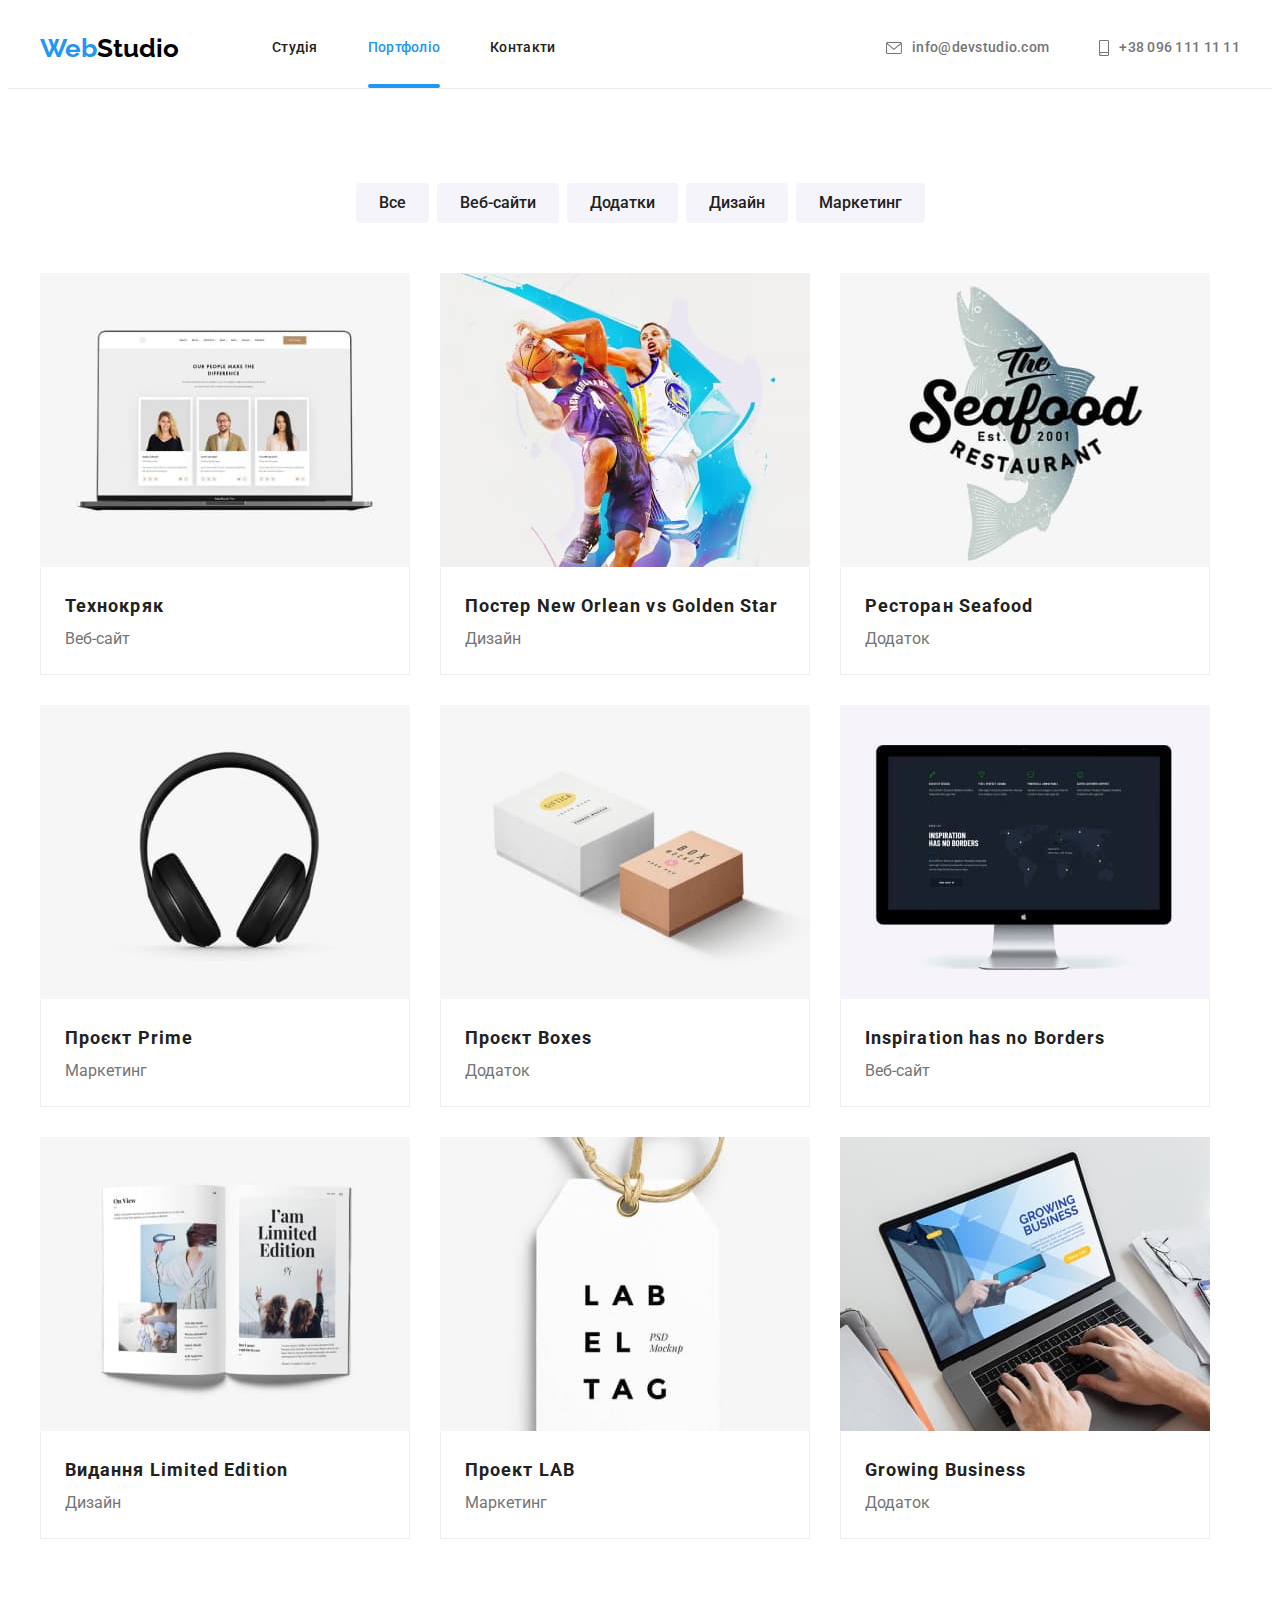
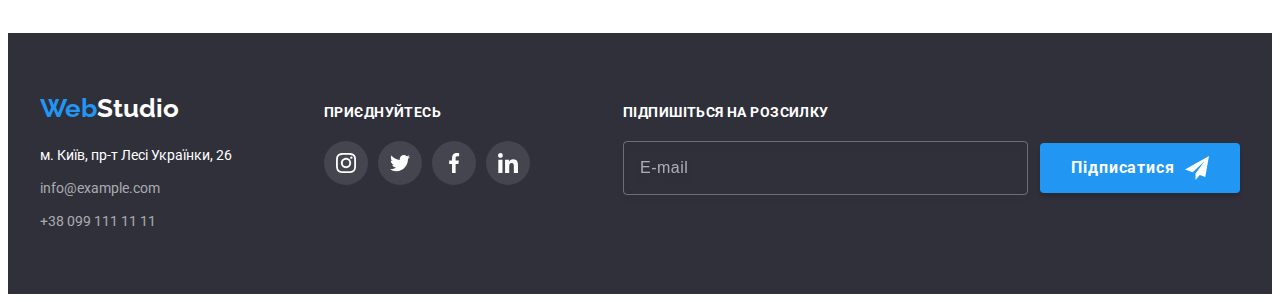
==== portfolio.html @ 62195266 "add file" ====
<!DOCTYPE html>
<html lang="en">
  <head>
    <meta charset="UTF-8" />
    <meta http-equiv="X-UA-Compatible" content="IE=edge" />
    <meta name="viewport" content="width=device-width, initial-scale=1.0" />
    <link rel="preconnect" href="https://fonts.googleapis.com" />
    <link rel="preconnect" href="https://fonts.gstatic.com" crossorigin />
    <link
      href="https://fonts.googleapis.com/css2?family=Raleway:wght@700&family=Roboto:wght@400;500;700;900&display=swap"
      rel="stylesheet"
    />
    <link
      rel="stylesheet"
      href="https://cdnjs.cloudflare.com/ajax/libs/modern-normalize/1.1.0/modern-normalize.min.css"
      integrity="sha512-wpPYUAdjBVSE4KJnH1VR1HeZfpl1ub8YT/NKx4PuQ5NmX2tKuGu6U/JRp5y+Y8XG2tV+wKQpNHVUX03MfMFn9Q=="
      crossorigin="anonymous"
      referrerpolicy="no-referrer"
    />
    <link rel="stylesheet" href="css/main.min.css" />
    <title>Portfolio</title>
  </head>
  <body>
    <header class="header header-portfolio">
      <div class="container header-container">
        <a lang="en" href="./index.html" class="logo-header logo link"
          ><span class="logo-blue">Web</span>Studio</a
        >
        <ul class="header-nav list">
          <li class="header-nav-item">
            <a href="./index.html" class="header-link link">Студія</a>
          </li>
          <li class="header-nav-item">
            <a href="./portfolio.html" class="header-link current link"
              >Портфоліо</a
            >
          </li>
          <li class="header-nav-item">
            <a href="" class="header-link link">Контакти</a>
          </li>
        </ul>
        <ul class="header-contacts list">
          <li class="header-contacts-item">
            <a
              href="mailto:info@devstudio.com"
              class="header-contact-list-item link"
            >
              <svg width="16" height="12" class="contacts-icon">
                <use href="./images/icons.svg#icon-envelope"></use>
              </svg>
              <div>info@devstudio.com</div></a
            >
          </li>
          <li class="header-contacts-item">
            <a href="tel:+380961111111" class="header-contact-list-item link">
              <svg width="10" height="16" class="contacts-icon">
                <use href="./images/icons.svg#icon-smartphone"></use>
              </svg>
              <div>+38 096 111 11 11</div></a
            >
          </li>
        </ul>
      </div>
    </header>
    <main>
      <section class="section">
        <div class="container">
          <h1 class="visually-hidden">Portfolio</h1>
          <ul class="list portfolio-nav-list">
            <li class="portfolio-list-item">
              <button class="portfolio-btn btn" type="button">Все</button>
            </li>
            <li class="portfolio-list-item">
              <button class="portfolio-btn btn" type="button">Веб-сайти</button>
            </li>
            <li class="portfolio-list-item">
              <button class="portfolio-btn btn" type="button">Додатки</button>
            </li>
            <li class="portfolio-list-item">
              <button class="portfolio-btn btn" type="button">Дизайн</button>
            </li>
            <li class="portfolio-list-item">
              <button class="portfolio-btn btn" type="button">Маркетинг</button>
            </li>
          </ul>
          <ul class="list portfolio-works-list">
            <li class="works-list-item">
              <a href="" class="works-link link">
                <div class="portfolio-contain-action">
                  <img
                    width="370"
                    src="./images/portfolio-1.jpg"
                    alt="Технокряк"
                    class="img"
                  />
                  <p class="portfolio-subscribe">
                    Ресурс пропонує комплексні пропозиції з різним рівнем
                    функціоналу та сервісів. Все це дозволить відвідувачу
                    отримати вичерпні відомості про компанію чи приватну особу.
                  </p>
                </div>
                <div class="portfolio-caption-block">
                  <h2 class="works-item-title">Технокряк</h2>
                  <p class="works-item-caption">Веб-сайт</p>
                </div>
              </a>
            </li>
            <li class="works-list-item">
              <a href="" class="works-link link">
                <div class="portfolio-contain-action">
                  <img
                    width="370"
                    src="./images/portfolio-2.jpg"
                    alt="Постер New Orlean vs Golden Star"
                    class="img"
                  />
                  <p class="portfolio-subscribe">
                    Ресурс пропонує комплексні пропозиції з різним рівнем
                    функціоналу та сервісів. Все це дозволить відвідувачу
                    отримати вичерпні відомості про компанію чи приватну особу.
                  </p>
                </div>

                <div class="portfolio-caption-block">
                  <h2 class="works-item-title">
                    Постер New Orlean vs Golden Star
                  </h2>
                  <p class="works-item-caption">Дизайн</p>
                </div>
              </a>
            </li>
            <li class="works-list-item">
              <a href="" class="works-link link">
                <div class="portfolio-contain-action">
                  <img
                    width="370"
                    src="./images/portfolio-3.jpg"
                    alt="Ресторан Seafood"
                    class="img"
                  />
                  <p class="portfolio-subscribe">
                    Ресурс пропонує комплексні пропозиції з різним рівнем
                    функціоналу та сервісів. Все це дозволить відвідувачу
                    отримати вичерпні відомості про компанію чи приватну особу.
                  </p>
                </div>

                <div class="portfolio-caption-block">
                  <h2 class="works-item-title">Ресторан Seafood</h2>
                  <p class="works-item-caption">Додаток</p>
                </div>
              </a>
            </li>
            <li class="works-list-item">
              <a href="" class="works-link link">
                <div class="portfolio-contain-action">
                  <img
                    width="370"
                    src="./images/portfolio-4.jpg"
                    alt="Проєкт Prime"
                    class="img"
                  />
                  <p class="portfolio-subscribe">
                    Ресурс пропонує комплексні пропозиції з різним рівнем
                    функціоналу та сервісів. Все це дозволить відвідувачу
                    отримати вичерпні відомості про компанію чи приватну особу.
                  </p>
                </div>

                <div class="portfolio-caption-block">
                  <h2 class="works-item-title">Проєкт Prime</h2>
                  <p class="works-item-caption">Маркетинг</p>
                </div>
              </a>
            </li>
            <li class="works-list-item">
              <a href="" class="works-link link">
                <div class="portfolio-contain-action">
                  <img
                    width="370"
                    src="./images/portfolio-5.jpg"
                    alt="Проєкт Boxes"
                    class="img"
                  />
                  <p class="portfolio-subscribe">
                    Ресурс пропонує комплексні пропозиції з різним рівнем
                    функціоналу та сервісів. Все це дозволить відвідувачу
                    отримати вичерпні відомості про компанію чи приватну особу.
                  </p>
                </div>

                <div class="portfolio-caption-block">
                  <h2 class="works-item-title">Проєкт Boxes</h2>
                  <p class="works-item-caption">Додаток</p>
                </div>
              </a>
            </li>
            <li class="works-list-item">
              <a href="" class="works-link link">
                <div class="portfolio-contain-action">
                  <img
                    width="370"
                    src="./images/portfolio-6.jpg"
                    alt="Inspiration has no Borders"
                    class="img"
                  />
                  <p class="portfolio-subscribe">
                    Ресурс пропонує комплексні пропозиції з різним рівнем
                    функціоналу та сервісів. Все це дозволить відвідувачу
                    отримати вичерпні відомості про компанію чи приватну особу.
                  </p>
                </div>

                <div class="portfolio-caption-block">
                  <h2 class="works-item-title">Inspiration has no Borders</h2>
                  <p class="works-item-caption">Веб-сайт</p>
                </div>
              </a>
            </li>
            <li class="works-list-item">
              <a href="" class="works-link link">
                <div class="portfolio-contain-action">
                  <img
                    width="370"
                    src="./images/portfolio-7.jpg"
                    alt="Видання Limited Edition"
                    class="img"
                  />
                  <p class="portfolio-subscribe">
                    Ресурс пропонує комплексні пропозиції з різним рівнем
                    функціоналу та сервісів. Все це дозволить відвідувачу
                    отримати вичерпні відомості про компанію чи приватну особу.
                  </p>
                </div>

                <div class="portfolio-caption-block">
                  <h2 class="works-item-title">Видання Limited Edition</h2>
                  <p class="works-item-caption">Дизайн</p>
                </div>
              </a>
            </li>
            <li class="works-list-item">
              <a href="" class="works-link link">
                <div class="portfolio-contain-action">
                  <img
                    width="370"
                    src="./images/portfolio-8.jpg"
                    alt="Проект LAB"
                    class="img"
                  />
                  <p class="portfolio-subscribe">
                    Ресурс пропонує комплексні пропозиції з різним рівнем
                    функціоналу та сервісів. Все це дозволить відвідувачу
                    отримати вичерпні відомості про компанію чи приватну особу.
                  </p>
                </div>

                <div class="portfolio-caption-block">
                  <h2 class="works-item-title">Проект LAB</h2>
                  <p class="works-item-caption">Маркетинг</p>
                </div>
              </a>
            </li>
            <li class="works-list-item">
              <a href="" class="works-link link">
                <div class="portfolio-contain-action">
                  <img
                    width="370"
                    src="./images/portfolio-9.jpg"
                    alt="Growing Business"
                    class="img"
                  />
                  <p class="portfolio-subscribe">
                    Ресурс пропонує комплексні пропозиції з різним рівнем
                    функціоналу та сервісів. Все це дозволить відвідувачу
                    отримати вичерпні відомості про компанію чи приватну особу.
                  </p>
                </div>

                <div class="portfolio-caption-block">
                  <h2 class="works-item-title">Growing Business</h2>
                  <p class="works-item-caption">Додаток</p>
                </div>
              </a>
            </li>
          </ul>
        </div>
      </section>
    </main>
    <footer class="footer">
      <div class="container footer-content">
        <div class="footer-address">
          <a lang="en" href="./index.html" class="logo-footer logo link"
            ><span class="logo-blue">Web</span>Studio</a
          >
          <address class="address">
            <p class="address-city">м. Київ, пр-т Лесі Українки, 26</p>
            <div class="address-block-link">
              <a class="address-mail link" href="mailto:info@example.com"
                >info@example.com</a
              >
              <a class="address-phone link" href="tel:+380991111111"
                >+38 099 111 11 11</a
              >
            </div>
          </address>
        </div>

        <div class="soc-footer">
          <h2 class="soc-footer-title">приєднуйтесь</h2>
          <ul class="icon-soc-list-footer list">
            <li class="soc-item">
              <a href="" class="soc-link footer-soc link">
                <svg class="icon-img-soc" width="20" height="20">
                  <use href="./images/icons.svg#icon-instagram-2"></use>
                </svg>
              </a>
            </li>
            <li class="soc-item">
              <a href="" class="soc-link footer-soc link">
                <svg class="icon-img-soc" width="20" height="20">
                  <use href="./images/icons.svg#icon-twitter-1"></use>
                </svg>
              </a>
            </li>
            <li class="soc-item">
              <a href="" class="soc-link footer-soc link">
                <svg class="icon-img-soc" width="20" height="20">
                  <use href="./images/icons.svg#icon-facebook-1"></use>
                </svg>
              </a>
            </li>
            <li class="soc-item">
              <a href="" class="soc-link footer-soc link">
                <svg class="icon-img-soc" width="20" height="20">
                  <use href="./images/icons.svg#icon-linkedin-1"></use>
                </svg>
              </a>
            </li>
          </ul>
        </div>
        <form class="form-footer">
          <h2 class="soc-footer-title">Підпишіться на розсилку</h2>
          <div class="footer-field">
            <input
              class="input-footer"
              type="email"
              name="email"
              placeholder="E-mail"
            />
            <button type="submit" class="btn btn-footer">
              <span>Підписатися</span>
              <svg width="24" height="24" class="btn-icon-footer">
                <use href="./images/icons.svg#icon-icon-send"></use>
              </svg>
            </button>
          </div>
        </form>
      </div>
    </footer>
  </body>
</html>
---- css/main.min.css ----
body{color:#757575;font-family:"Roboto",sans-serif}.list{list-style:none}.link{text-decoration:none;color:inherit}.img{display:block}.btn{cursor:pointer;font-family:inherit;border:1px solid rgba(0,0,0,0)}p,h1,h2,h3,h4,h5,h6{margin:0}ul{margin:0;padding:0}.visually-hidden{position:absolute;white-space:nowrap;width:1px;height:1px;overflow:hidden;border:0;padding:0;clip:rect(0 0 0 0);-webkit-clip-path:inset(50%);clip-path:inset(50%);margin:-1px}.container{width:1200px;margin:0 auto;padding-left:15px;padding-right:15px}.section{padding-top:94px;padding-bottom:94px}.header-link.current{position:relative;color:#2196f3}.logo-header{color:#000;font-family:"Raleway",sans-serif;font-weight:700;font-size:26px;line-height:1.19}.logo-blue{color:#2196f3}.header-link{color:#212121;padding-top:32px;padding-bottom:32px}.header-link:hover,.header-link:focus{color:#2196f3}.header-contact-list-item,.header-link{display:-webkit-box;display:-ms-flexbox;display:flex;-webkit-box-align:center;-ms-flex-align:center;align-items:center;fill:currentColor;font-weight:500;font-size:14px;line-height:1.14;letter-spacing:.02em;-webkit-transition:color 250ms cubic-bezier(0.4, 0, 0.2, 1);transition:color 250ms cubic-bezier(0.4, 0, 0.2, 1)}.header-contact-list-item:hover,.header-contact-list-item:focus{color:#2196f3}.contacts-icon{margin-right:10px}.header-nav{display:-webkit-box;display:-ms-flexbox;display:flex;margin-left:93px}.header-nav-item:not(:last-child){margin-right:50px}.header-contacts{display:-webkit-box;display:-ms-flexbox;display:flex;margin-left:auto}.header-contacts-item:not(:last-child){margin-right:50px}.header-container{display:-webkit-box;display:-ms-flexbox;display:flex;-webkit-box-align:center;-ms-flex-align:center;align-items:center}.header-portfolio{border-bottom:1px solid #ececec}.header-link.current::after{content:"";position:absolute;bottom:0;width:100%;height:4px;background:#2196f3;border-radius:2px}.hero-section{background-color:#2f303a;max-width:1600px;height:600px;margin-left:auto;margin-right:auto;background-image:-webkit-gradient(linear, left top, left bottom, from(rgba(47, 48, 58, 0.4)), to(rgba(47, 48, 58, 0.4))),url(../images/hero-bg.jpg);background-image:linear-gradient(rgba(47, 48, 58, 0.4), rgba(47, 48, 58, 0.4)),url(../images/hero-bg.jpg);background-size:cover;background-position:center}.hero-section__title{color:#fff;text-align:center;width:696px;margin:0 auto;font-weight:900;font-size:44px;line-height:1.36;text-align:center;letter-spacing:.06em;text-transform:uppercase}.hero-section__btn{display:block;color:#fff;background-color:#2196f3;border-radius:4px;width:216px;margin:0 auto;margin-top:30px;padding:10px;font-weight:700;font-size:16px;line-height:1.88;letter-spacing:.06em;-webkit-transition:background-color 250ms cubic-bezier(0.4, 0, 0.2, 1);transition:background-color 250ms cubic-bezier(0.4, 0, 0.2, 1)}.hero-section__btn:hover,.hero-section__btn:focus{background-color:#188ce8}.hero-section{padding-top:200px;padding-bottom:200px}.benefits__title{color:#212121;font-weight:700;font-size:14px;line-height:1.14;text-transform:uppercase}.benefits__caption{font-size:14px;line-height:1.71;margin-top:10px}.benefits__list{display:-webkit-box;display:-ms-flexbox;display:flex;-webkit-column-gap:30px;-moz-column-gap:30px;column-gap:30px}.benefits__item{width:calc((100% - 90px)/4)}.benefits__icon-bg{display:-webkit-box;display:-ms-flexbox;display:flex;-webkit-box-align:center;-ms-flex-align:center;align-items:center;-webkit-box-pack:center;-ms-flex-pack:center;justify-content:center;width:100%;height:120px;background-color:#f5f4fa;margin-bottom:30px}.work{padding-top:0px}.work__list{margin-top:50px;-webkit-column-gap:30px;-moz-column-gap:30px;column-gap:30px;display:-webkit-box;display:-ms-flexbox;display:flex}.work__item{width:calc((100% - 60px)/3)}.work__subscribe{font-weight:700;font-size:14px;line-height:1.14;text-align:center;letter-spacing:.03em;text-transform:uppercase;color:#fff}.work__subscribe-wrap{position:relative}.work__subscribe-bg{position:absolute;bottom:0;width:100%;height:70px;background-color:rgba(47,48,58,.8);display:-webkit-box;display:-ms-flexbox;display:flex;-webkit-box-pack:center;-ms-flex-pack:center;justify-content:center;-webkit-box-align:center;-ms-flex-align:center;align-items:center}.work__title{color:#212121;font-weight:700;font-size:36px;line-height:1.16;text-align:center}.team-section-title{color:#212121;font-weight:700;font-size:36px;line-height:1.16;text-align:center}.team-section{background-color:#f5f4fa}.team-item-title{color:#212121;font-weight:500;font-size:16px;line-height:1.18;text-align:center}.team-item-caption{margin-top:10px;font-size:16px;line-height:1.18;text-align:center}.team-list{margin-top:50px;display:-webkit-box;display:-ms-flexbox;display:flex;-webkit-column-gap:30px;-moz-column-gap:30px;column-gap:30px}.team-caption-block{padding-top:30px;padding-bottom:30px}.team-item{width:270px;background-color:#fff;-webkit-box-shadow:0px 1px 3px rgba(0,0,0,.12),0px 1px 1px rgba(0,0,0,.14),0px 2px 1px rgba(0,0,0,.2);box-shadow:0px 1px 3px rgba(0,0,0,.12),0px 1px 1px rgba(0,0,0,.14),0px 2px 1px rgba(0,0,0,.2);border-radius:0px 0px 4px 4px}.footer{background-color:#2f303a;padding-top:60px;padding-bottom:60px}.logo-footer{color:#fff;font-family:"Raleway",sans-serif;font-weight:700;font-size:26px;line-height:1.19}.address{font-style:normal}.address-city{color:#fff;font-size:14px;line-height:1.71;margin-top:20px}.address-mail,.address-phone{color:rgba(255,255,255,.6);margin-top:9px;font-size:14px;line-height:1.71;-webkit-transition:color 250ms cubic-bezier(0.4, 0, 0.2, 1);transition:color 250ms cubic-bezier(0.4, 0, 0.2, 1)}.address-mail:hover,.address-phone:hover,.address-mail:focus,.address-phone:focus{color:#2196f3}.footer-field{display:-webkit-box;display:-ms-flexbox;display:flex;-webkit-box-align:center;-ms-flex-align:center;align-items:center;margin-top:20px}.input-footer{background-color:rgba(0,0,0,0);outline:none;width:385px;height:50px;padding-left:16px;border:1px solid rgba(255,255,255,.3);-webkit-filter:drop-shadow(0px 4px 4px rgba(0, 0, 0, 0.15));filter:drop-shadow(0px 4px 4px rgba(0, 0, 0, 0.15));border-radius:4px;font-weight:400;font-size:16px;line-height:1.25;letter-spacing:.03em;color:rgba(255,255,255,.6)}.input-footer::-webkit-input-placeholder{font-weight:400;font-size:16px;line-height:1.25;letter-spacing:.03em;color:rgba(255,255,255,.6)}.input-footer::-moz-placeholder{font-weight:400;font-size:16px;line-height:1.25;letter-spacing:.03em;color:rgba(255,255,255,.6)}.input-footer:-ms-input-placeholder{font-weight:400;font-size:16px;line-height:1.25;letter-spacing:.03em;color:rgba(255,255,255,.6)}.input-footer::-ms-input-placeholder{font-weight:400;font-size:16px;line-height:1.25;letter-spacing:.03em;color:rgba(255,255,255,.6)}.input-footer::placeholder{font-weight:400;font-size:16px;line-height:1.25;letter-spacing:.03em;color:rgba(255,255,255,.6)}.btn-footer{display:-webkit-box;display:-ms-flexbox;display:flex;-webkit-box-align:center;-ms-flex-align:center;align-items:center;-webkit-box-pack:center;-ms-flex-pack:center;justify-content:center;width:200px;height:50px;background:#2196f3;-webkit-box-shadow:0px 4px 4px rgba(0,0,0,.15);box-shadow:0px 4px 4px rgba(0,0,0,.15);border-radius:4px;font-weight:700;font-size:16px;line-height:1.88;letter-spacing:.06em;color:#fff;margin-left:12px;-webkit-transition:background-color 250ms cubic-bezier(0.4, 0, 0.2, 1),-webkit-box-shadow 250ms cubic-bezier(0.4, 0, 0.2, 1);transition:background-color 250ms cubic-bezier(0.4, 0, 0.2, 1),-webkit-box-shadow 250ms cubic-bezier(0.4, 0, 0.2, 1);transition:background-color 250ms cubic-bezier(0.4, 0, 0.2, 1),box-shadow 250ms cubic-bezier(0.4, 0, 0.2, 1);transition:background-color 250ms cubic-bezier(0.4, 0, 0.2, 1),box-shadow 250ms cubic-bezier(0.4, 0, 0.2, 1),-webkit-box-shadow 250ms cubic-bezier(0.4, 0, 0.2, 1)}.btn-footer:hover{background-color:#0c71c4;-webkit-box-shadow:0px 6px 6px rgba(0,0,0,.15);box-shadow:0px 6px 6px rgba(0,0,0,.15)}.btn-icon-footer{margin-left:10px}.portfolio-btn{color:#212121;background-color:#f5f4fa;border-radius:4px;font-weight:500;font-size:16px;line-height:1.62;text-align:center;padding:6px 22px;-webkit-transition:color 250ms cubic-bezier(0.4, 0, 0.2, 1),background-color 250ms cubic-bezier(0.4, 0, 0.2, 1);transition:color 250ms cubic-bezier(0.4, 0, 0.2, 1),background-color 250ms cubic-bezier(0.4, 0, 0.2, 1)}.portfolio-btn:hover,.portfolio-btn:focus{color:#fff;background-color:#2196f3}.works-item-title{color:#212121;font-weight:700;font-size:18px;line-height:2;letter-spacing:.06em}.works-item-caption{font-size:16px;line-height:1.88}.portfolio-nav-list{display:-webkit-box;display:-ms-flexbox;display:flex;-webkit-box-pack:center;-ms-flex-pack:center;justify-content:center}.portfolio-list-item:not(:last-child){margin-right:8px}.portfolio-list-item{-webkit-transition:-webkit-box-shadow 250ms cubic-bezier(0.4, 0, 0.2, 1);transition:-webkit-box-shadow 250ms cubic-bezier(0.4, 0, 0.2, 1);transition:box-shadow 250ms cubic-bezier(0.4, 0, 0.2, 1);transition:box-shadow 250ms cubic-bezier(0.4, 0, 0.2, 1), -webkit-box-shadow 250ms cubic-bezier(0.4, 0, 0.2, 1)}.portfolio-list-item:hover,.portfolio-list-item:focus{-webkit-box-shadow:0px 3px 1px rgba(0,0,0,.1),0px 1px 2px rgba(0,0,0,.08),0px 2px 2px rgba(0,0,0,.12);box-shadow:0px 3px 1px rgba(0,0,0,.1),0px 1px 2px rgba(0,0,0,.08),0px 2px 2px rgba(0,0,0,.12);border-radius:4px}.portfolio-works-list{margin-top:50px;display:-webkit-box;display:-ms-flexbox;display:flex;-ms-flex-wrap:wrap;flex-wrap:wrap;gap:30px}.portfolio-caption-block{padding:20px 24px;border:1px solid #eee;border-top:1px solid rgba(0,0,0,0)}.portfolio-contain-action{position:relative;overflow:hidden}.portfolio-subscribe{position:absolute;top:0;left:0;height:100%;padding:63px 24px;background-color:rgba(33,150,243,.9);font-weight:400;font-size:18px;line-height:1.56;letter-spacing:.03em;color:#fff;-webkit-transform:translateY(100%);transform:translateY(100%);-webkit-transition:-webkit-transform 250ms cubic-bezier(0.4, 0, 0.2, 1);transition:-webkit-transform 250ms cubic-bezier(0.4, 0, 0.2, 1);transition:transform 250ms cubic-bezier(0.4, 0, 0.2, 1);transition:transform 250ms cubic-bezier(0.4, 0, 0.2, 1), -webkit-transform 250ms cubic-bezier(0.4, 0, 0.2, 1)}.works-list-item:hover .portfolio-subscribe{-webkit-transform:translateY(0);transform:translateY(0)}.works-link{display:block;-webkit-transition:-webkit-box-shadow 250ms cubic-bezier(0.4, 0, 0.2, 1);transition:-webkit-box-shadow 250ms cubic-bezier(0.4, 0, 0.2, 1);transition:box-shadow 250ms cubic-bezier(0.4, 0, 0.2, 1);transition:box-shadow 250ms cubic-bezier(0.4, 0, 0.2, 1), -webkit-box-shadow 250ms cubic-bezier(0.4, 0, 0.2, 1)}.works-link:hover,.works-link:focus{-webkit-box-shadow:0px 1px 1px rgba(0,0,0,.12),0px 4px 4px rgba(0,0,0,.06),1px 4px 6px rgba(0,0,0,.16);box-shadow:0px 1px 1px rgba(0,0,0,.12),0px 4px 4px rgba(0,0,0,.06),1px 4px 6px rgba(0,0,0,.16)}.address-block-link{display:-webkit-box;display:-ms-flexbox;display:flex;-webkit-box-orient:vertical;-webkit-box-direction:normal;-ms-flex-direction:column;flex-direction:column}.costumers-title{text-align:center;font-weight:700;font-size:36px;line-height:1.16;text-align:center;letter-spacing:.03em;color:#212121}.costumers-list{display:-webkit-box;display:-ms-flexbox;display:flex;gap:30px;margin-top:50px}.costumers-link{color:#afb1b8;display:-webkit-box;display:-ms-flexbox;display:flex;-webkit-box-align:center;-ms-flex-align:center;align-items:center;-webkit-box-pack:center;-ms-flex-pack:center;justify-content:center;width:170px;height:92px;border:1px solid #afb1b8;border-radius:4px;-webkit-transition:border-color 250ms cubic-bezier(0.4, 0, 0.2, 1),color 250ms cubic-bezier(0.4, 0, 0.2, 1);transition:border-color 250ms cubic-bezier(0.4, 0, 0.2, 1),color 250ms cubic-bezier(0.4, 0, 0.2, 1)}.costumers-link:hover,.costumers-link:focus{border-color:#2196f3;color:#2196f3}.costumers-icon{fill:currentColor}.icon-soc-list{display:-webkit-box;display:-ms-flexbox;display:flex;-webkit-box-pack:center;-ms-flex-pack:center;justify-content:center;gap:10px;margin-top:16px}.soc-link{display:-webkit-box;display:-ms-flexbox;display:flex;-webkit-box-align:center;-ms-flex-align:center;align-items:center;-webkit-box-pack:center;-ms-flex-pack:center;justify-content:center;width:44px;height:44px;border-radius:50%;fill:#afb1b8;-webkit-transition:background-color 250ms cubic-bezier(0.4, 0, 0.2, 1),fill 250ms cubic-bezier(0.4, 0, 0.2, 1);transition:background-color 250ms cubic-bezier(0.4, 0, 0.2, 1),fill 250ms cubic-bezier(0.4, 0, 0.2, 1)}.soc-link:hover,.soc-link:focus{background-color:#2196f3;fill:#fff}.icon-soc-list-footer{display:-webkit-box;display:-ms-flexbox;display:flex;gap:10px;margin-top:20px}.container.footer-content{display:-webkit-box;display:-ms-flexbox;display:flex}.soc-footer-title{font-family:"Roboto";font-style:normal;font-weight:700;font-size:14px;line-height:1.14;letter-spacing:.03em;text-transform:uppercase;color:#fff}.soc-footer{margin-left:70px;padding-top:12px}.footer-address{width:231px}.soc-link.footer-soc{background-color:rgba(255,255,255,.1);fill:#fff;-webkit-transition:background-color 250ms cubic-bezier(0.4, 0, 0.2, 1);transition:background-color 250ms cubic-bezier(0.4, 0, 0.2, 1)}.soc-link.footer-soc:hover,.soc-link.footer-soc:focus{background-color:#2196f3}.backdrop{width:100%;height:100%;position:fixed;top:0;background-color:rgba(0,0,0,.2);-webkit-transition:opacity 500ms linear,visibility 500ms linear;transition:opacity 500ms linear,visibility 500ms linear}.modal{position:absolute;top:50%;left:50%;-webkit-transform:translate(-50%, -50%) scale(1);transform:translate(-50%, -50%) scale(1);-webkit-transition:-webkit-transform 500ms linear;transition:-webkit-transform 500ms linear;transition:transform 500ms linear;transition:transform 500ms linear, -webkit-transform 500ms linear;width:528px;min-height:581px;padding:40px;background-color:#fff;-webkit-box-shadow:0px 1px 3px rgba(0,0,0,.12),0px 1px 1px rgba(0,0,0,.14),0px 2px 1px rgba(0,0,0,.2);box-shadow:0px 1px 3px rgba(0,0,0,.12),0px 1px 1px rgba(0,0,0,.14),0px 2px 1px rgba(0,0,0,.2);border-radius:4px}.modal-close{position:absolute;display:-webkit-box;display:-ms-flexbox;display:flex;-webkit-box-align:center;-ms-flex-align:center;align-items:center;-webkit-box-pack:center;-ms-flex-pack:center;justify-content:center;top:8px;right:8px;width:30px;height:30px;border-radius:50%;background-color:#fff;border:1px solid rgba(0,0,0,.1);-webkit-transition:background-color 250ms cubic-bezier(0.4, 0, 0.2, 1);transition:background-color 250ms cubic-bezier(0.4, 0, 0.2, 1)}.close-icon-svg{-webkit-transition:fill 250ms cubic-bezier(0.4, 0, 0.2, 1),-webkit-transform 250ms cubic-bezier(0.4, 0, 0.2, 1);transition:fill 250ms cubic-bezier(0.4, 0, 0.2, 1),-webkit-transform 250ms cubic-bezier(0.4, 0, 0.2, 1);transition:transform 250ms cubic-bezier(0.4, 0, 0.2, 1),fill 250ms cubic-bezier(0.4, 0, 0.2, 1);transition:transform 250ms cubic-bezier(0.4, 0, 0.2, 1),fill 250ms cubic-bezier(0.4, 0, 0.2, 1),-webkit-transform 250ms cubic-bezier(0.4, 0, 0.2, 1)}.modal-close:hover .close-icon-svg{-webkit-transform:rotate(360deg);transform:rotate(360deg);fill:#2196f3}.modal-close:hover{background-color:rgba(226,220,220,.829)}.is-hidden{opacity:0;visibility:hidden;pointer-events:none}.backdrop.is-hidden .modal{-webkit-transform:translate(-50%, -50%) scale(0);transform:translate(-50%, -50%) scale(0)}.modal-title{text-align:center;margin-bottom:12px;font-weight:700;font-size:20px;line-height:1.15;text-align:center;letter-spacing:.03em;color:#212121}.input-form{display:block;width:100%;height:40px;border:1px solid rgba(33,33,33,.2);border-radius:4px;padding-left:42px;outline:none;cursor:pointer;-webkit-transition:border-color 250ms cubic-bezier(0.4, 0, 0.2, 1);transition:border-color 250ms cubic-bezier(0.4, 0, 0.2, 1)}.input-form:hover,.input-form:focus{border-color:#2196f3}.input-title{display:block;margin-bottom:4px;font-weight:400;font-size:12px;line-height:1.16;letter-spacing:.01em;color:#757575}.form-field{margin-bottom:10px}.form-field-comment{margin-bottom:20px}.form-field-politic{margin-bottom:30px}.input-comment{resize:none;height:120px;padding:12px 16px}.input-comment::-webkit-input-placeholder{font-weight:400;font-size:12px;line-height:1.16;letter-spacing:.01em;color:rgba(117,117,117,.5)}.input-comment::-moz-placeholder{font-weight:400;font-size:12px;line-height:1.16;letter-spacing:.01em;color:rgba(117,117,117,.5)}.input-comment:-ms-input-placeholder{font-weight:400;font-size:12px;line-height:1.16;letter-spacing:.01em;color:rgba(117,117,117,.5)}.input-comment::-ms-input-placeholder{font-weight:400;font-size:12px;line-height:1.16;letter-spacing:.01em;color:rgba(117,117,117,.5)}.input-comment::placeholder{font-weight:400;font-size:12px;line-height:1.16;letter-spacing:.01em;color:rgba(117,117,117,.5)}.icon-container{position:relative}.icon-input{position:absolute;top:50%;left:12px;-webkit-transform:translateY(-50%);transform:translateY(-50%);-webkit-transition:fill 250ms cubic-bezier(0.4, 0, 0.2, 1);transition:fill 250ms cubic-bezier(0.4, 0, 0.2, 1)}.politic-title{font-weight:400;font-size:14px;line-height:1.71;letter-spacing:.03em;color:#757575}.politic-link{border-bottom:1px solid #2196f3;color:#2196f3}.form-field-politic{display:-webkit-box;display:-ms-flexbox;display:flex;-webkit-box-align:center;-ms-flex-align:center;align-items:center;-webkit-box-pack:center;-ms-flex-pack:center;justify-content:center}.icon-politic{border:2px solid #212121;border-radius:4px;margin-right:7px;cursor:pointer;-webkit-transition:background-color 250ms cubic-bezier(0.4, 0, 0.2, 1),border-color 250ms cubic-bezier(0.4, 0, 0.2, 1);transition:background-color 250ms cubic-bezier(0.4, 0, 0.2, 1),border-color 250ms cubic-bezier(0.4, 0, 0.2, 1)}.politic-title{display:-webkit-box;display:-ms-flexbox;display:flex;-webkit-box-align:center;-ms-flex-align:center;align-items:center}.checkbox-politic:checked+.politic-title>.icon-politic{background-color:#2196f3;border-color:#2196f3}.input-form:hover+.icon-input,.input-form:focus+.icon-input{fill:#2196f3}.form-button{display:-webkit-box;display:-ms-flexbox;display:flex;-webkit-box-align:center;-ms-flex-align:center;align-items:center;text-align:center;margin-left:auto;margin-right:auto;background-color:#188ce8;-webkit-box-shadow:0px 4px 4px rgba(0,0,0,.15);box-shadow:0px 4px 4px rgba(0,0,0,.15);border-radius:4px;font-weight:700;font-size:16px;line-height:1.88;letter-spacing:.06em;color:#fff;padding:10px 52px;-webkit-transition:background-color 250ms cubic-bezier(0.4, 0, 0.2, 1),-webkit-box-shadow 250ms cubic-bezier(0.4, 0, 0.2, 1);transition:background-color 250ms cubic-bezier(0.4, 0, 0.2, 1),-webkit-box-shadow 250ms cubic-bezier(0.4, 0, 0.2, 1);transition:background-color 250ms cubic-bezier(0.4, 0, 0.2, 1),box-shadow 250ms cubic-bezier(0.4, 0, 0.2, 1);transition:background-color 250ms cubic-bezier(0.4, 0, 0.2, 1),box-shadow 250ms cubic-bezier(0.4, 0, 0.2, 1),-webkit-box-shadow 250ms cubic-bezier(0.4, 0, 0.2, 1)}.form-button:hover,.form-button:focus{background-color:#1f7fce;-webkit-box-shadow:0px 6px 6px rgba(0,0,0,.15);box-shadow:0px 6px 6px rgba(0,0,0,.15)}.form-footer{padding-top:12px;margin-left:93px}/*# sourceMappingURL=main.min.css.map */
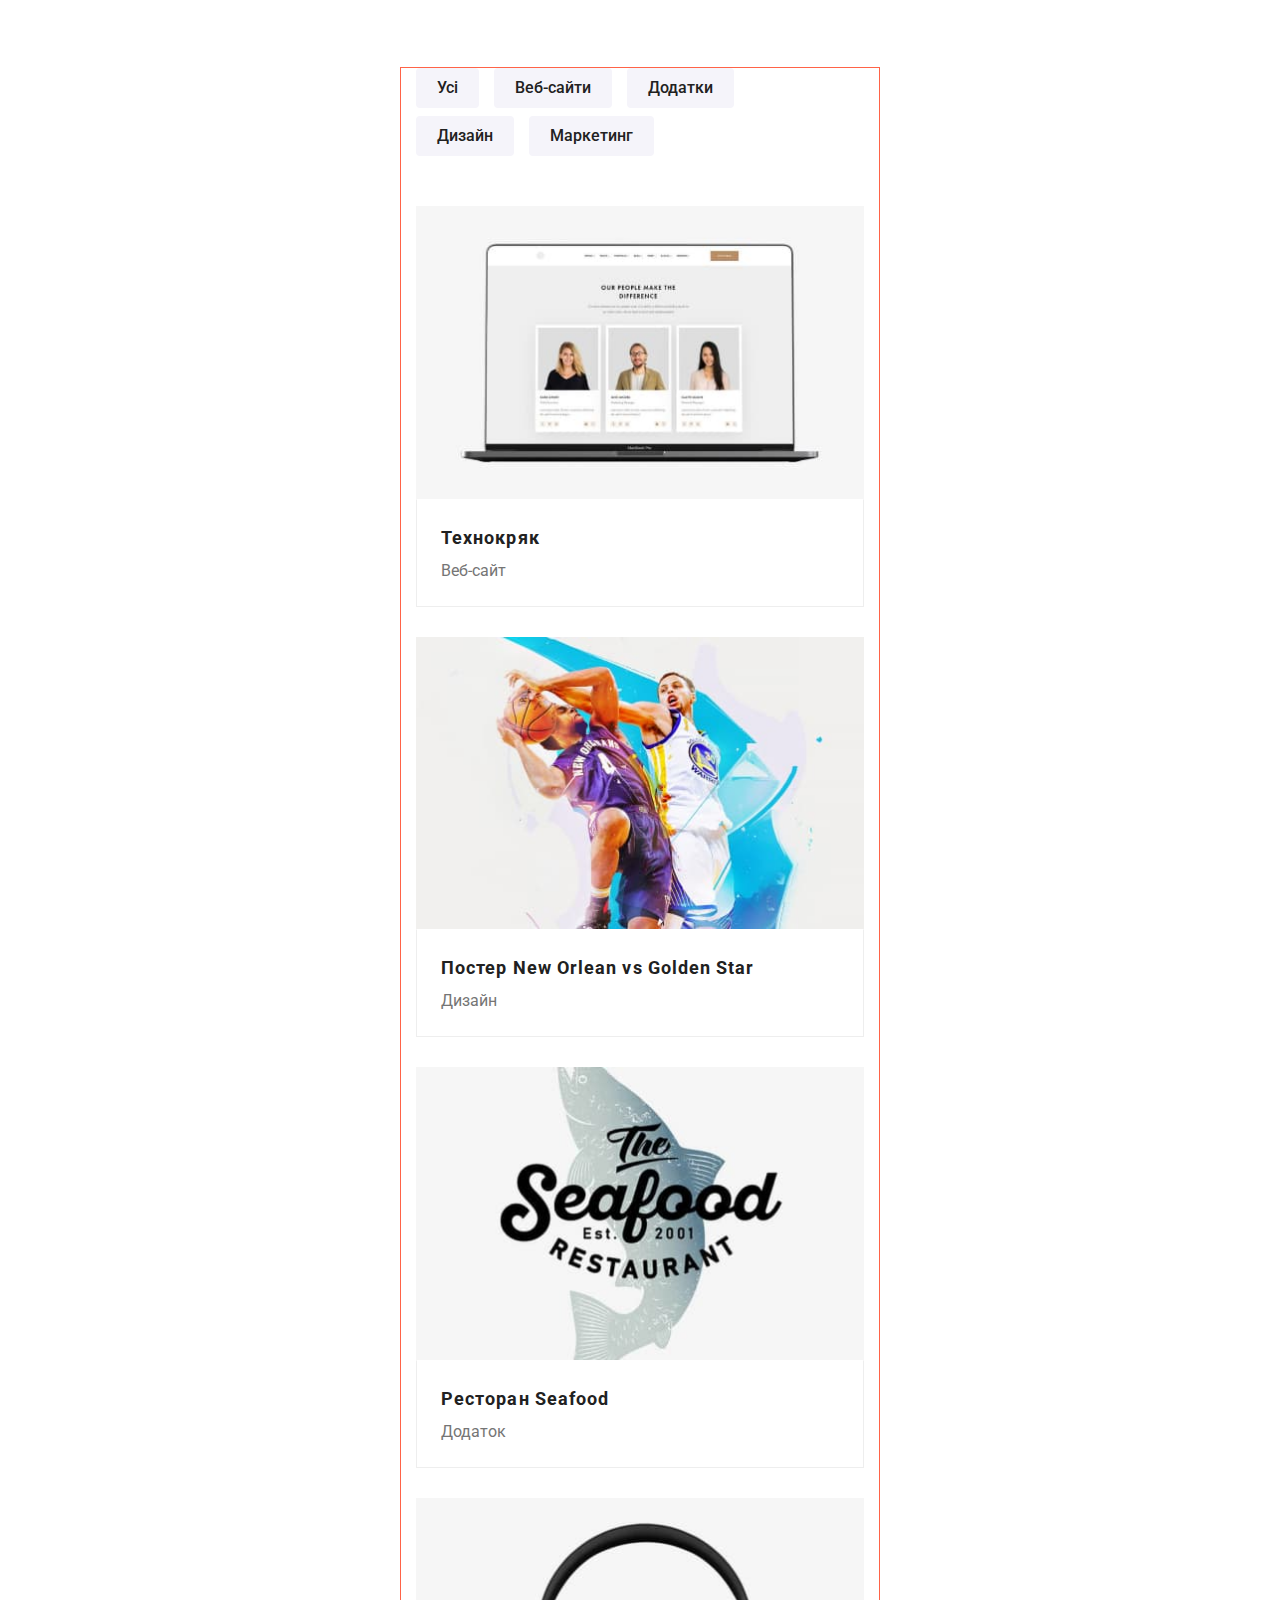
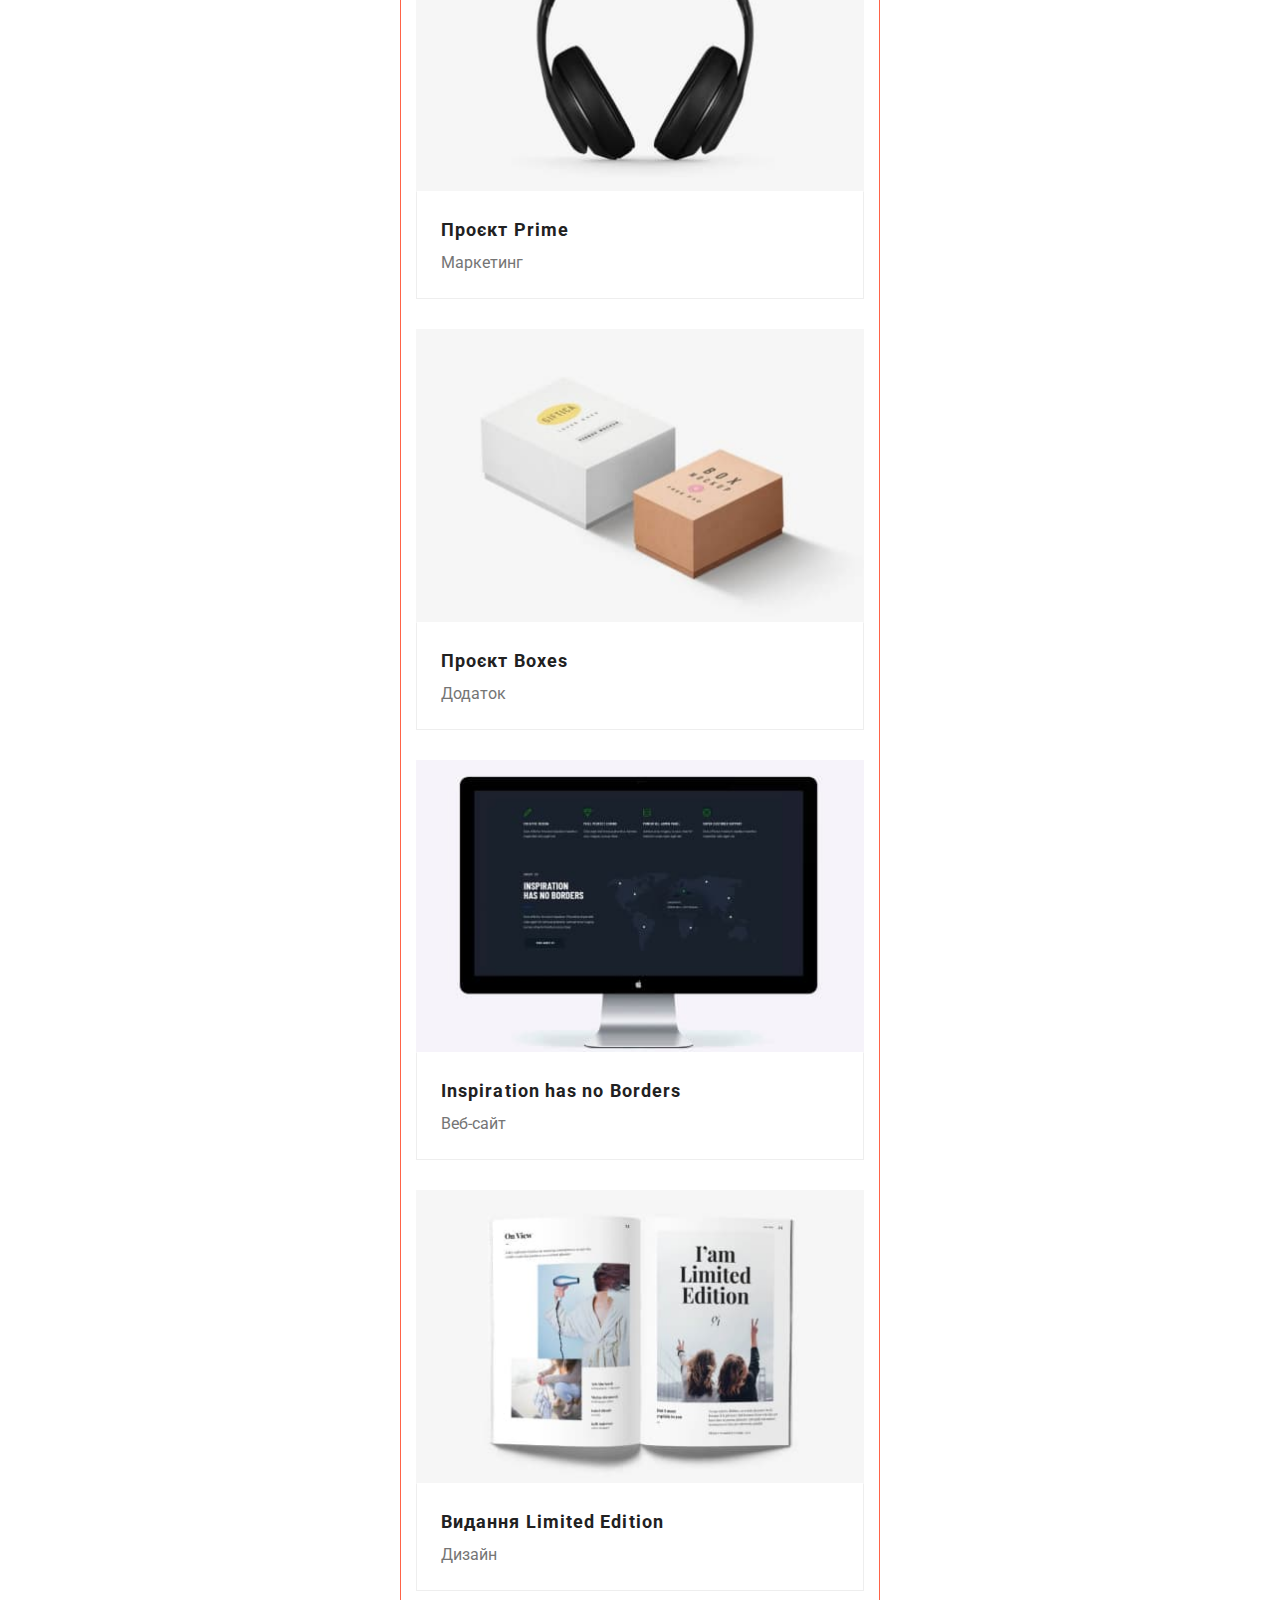
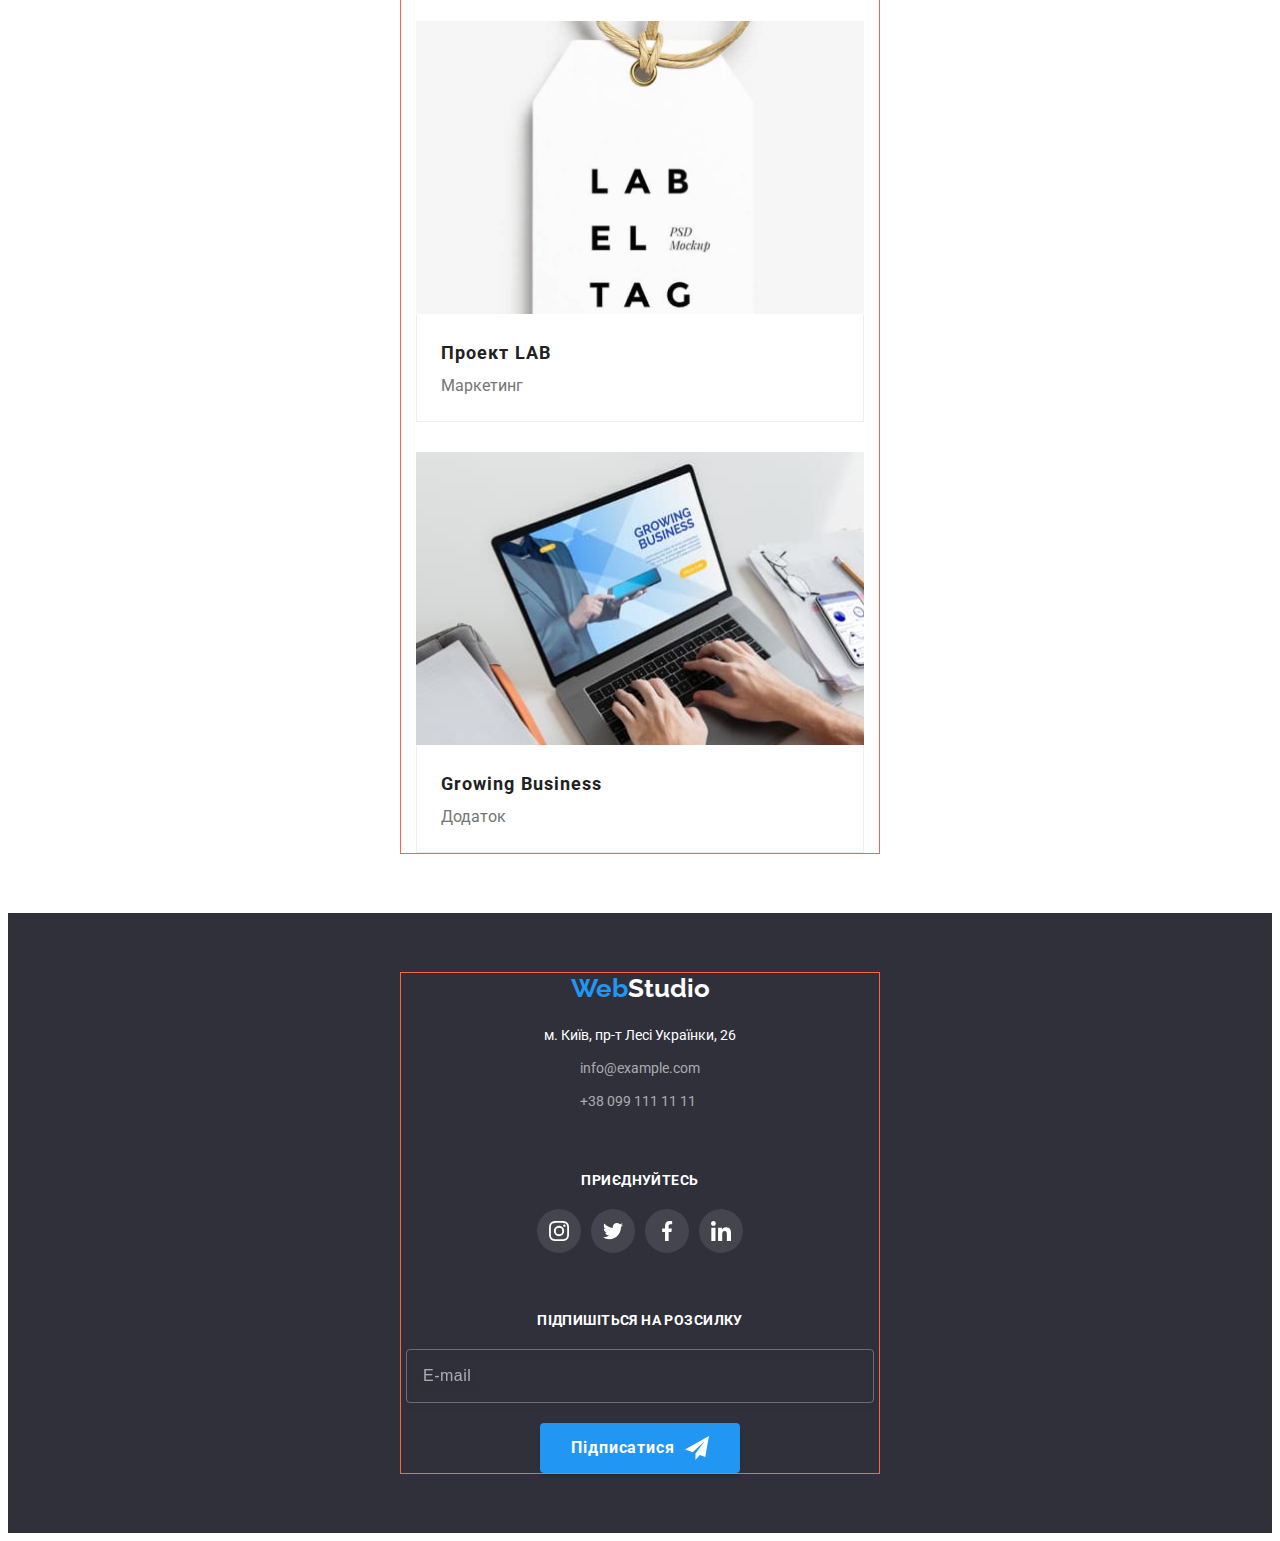
==== commit d47a1778: "make all mob section (not header)" ====
--- a/portfolio.html
+++ b/portfolio.html
@@ -21,7 +21,7 @@
     <title>Portfolio</title>
   </head>
   <body>
-    <header class="header header-portfolio">
+    <!-- <header class="header header-portfolio">
       <div class="container header-container">
         <a lang="en" href="./index.html" class="logo-header logo link"
           ><span class="logo-blue">Web</span>Studio</a
@@ -61,14 +61,14 @@
           </li>
         </ul>
       </div>
-    </header>
+    </header> -->
     <main>
       <section class="section">
-        <div class="container">
+        <div class="portfolio-container container">
           <h1 class="visually-hidden">Portfolio</h1>
           <ul class="list portfolio-nav-list">
             <li class="portfolio-list-item">
-              <button class="portfolio-btn btn" type="button">Все</button>
+              <button class="portfolio-btn btn" type="button">Усі</button>
             </li>
             <li class="portfolio-list-item">
               <button class="portfolio-btn btn" type="button">Веб-сайти</button>
@@ -87,12 +87,20 @@
             <li class="works-list-item">
               <a href="" class="works-link link">
                 <div class="portfolio-contain-action">
-                  <img
-                    width="370"
-                    src="./images/portfolio-1.jpg"
+						<source
+                  srcset="
+                    ./images/portfolio-1-1x.jpg 1x,
+                    ./images/portfolio-1-2x.jpg 2x
+                  "
+                  media="(min-width:480px)"
+                />
+                <img
+                    width="450"
+                    src="./images/portfolio-1-1x.jpg"
                     alt="Технокряк"
-                    class="img"
-                  />
+                    class="img img-portfolio"
+                  />
+              </picture>
                   <p class="portfolio-subscribe">
                     Ресурс пропонує комплексні пропозиції з різним рівнем
                     функціоналу та сервісів. Все це дозволить відвідувачу
@@ -108,12 +116,20 @@
             <li class="works-list-item">
               <a href="" class="works-link link">
                 <div class="portfolio-contain-action">
-                  <img
-                    width="370"
-                    src="./images/portfolio-2.jpg"
+                  <source
+                  srcset="
+                    ./images/portfolio-2-1x.jpg 1x,
+                    ./images/portfolio-2-2x.jpg 2x
+                  "
+                  media="(min-width:480px)"
+                />
+                <img
+                    width="450"
+                    src="./images/portfolio-2-1x.jpg"
                     alt="Постер New Orlean vs Golden Star"
-                    class="img"
-                  />
+                    class="img img-portfolio"
+                  />
+              </picture>
                   <p class="portfolio-subscribe">
                     Ресурс пропонує комплексні пропозиції з різним рівнем
                     функціоналу та сервісів. Все це дозволить відвідувачу
@@ -132,12 +148,20 @@
             <li class="works-list-item">
               <a href="" class="works-link link">
                 <div class="portfolio-contain-action">
-                  <img
-                    width="370"
-                    src="./images/portfolio-3.jpg"
+                  <source
+                  srcset="
+                    ./images/portfolio-3-1x.jpg 1x,
+                    ./images/portfolio-3-2x.jpg 2x
+                  "
+                  media="(min-width:480px)"
+                />
+                <img
+                    width="450"
+                    src="./images/portfolio-3-1x.jpg"
                     alt="Ресторан Seafood"
-                    class="img"
-                  />
+                    class="img img-portfolio"
+                  />
+              </picture>
                   <p class="portfolio-subscribe">
                     Ресурс пропонує комплексні пропозиції з різним рівнем
                     функціоналу та сервісів. Все це дозволить відвідувачу
@@ -154,12 +178,20 @@
             <li class="works-list-item">
               <a href="" class="works-link link">
                 <div class="portfolio-contain-action">
-                  <img
-                    width="370"
-                    src="./images/portfolio-4.jpg"
+                  <source
+                  srcset="
+                    ./images/portfolio-4-1x.jpg 1x,
+                    ./images/portfolio-4-2x.jpg 2x
+                  "
+                  media="(min-width:480px)"
+                />
+                <img
+                    width="450"
+                    src="./images/portfolio-4-1x.jpg"
                     alt="Проєкт Prime"
-                    class="img"
-                  />
+                    class="img img-portfolio"
+                  />
+              </picture>
                   <p class="portfolio-subscribe">
                     Ресурс пропонує комплексні пропозиції з різним рівнем
                     функціоналу та сервісів. Все це дозволить відвідувачу
@@ -176,12 +208,20 @@
             <li class="works-list-item">
               <a href="" class="works-link link">
                 <div class="portfolio-contain-action">
-                  <img
-                    width="370"
-                    src="./images/portfolio-5.jpg"
+                  <source
+                  srcset="
+                    ./images/portfolio-5-1x.jpg 1x,
+                    ./images/portfolio-5-2x.jpg 2x
+                  "
+                  media="(min-width:480px)"
+                />
+                <img
+                    width="450"
+                    src="./images/portfolio-5-1x.jpg"
                     alt="Проєкт Boxes"
-                    class="img"
-                  />
+                    class="img img-portfolio"
+                  />
+              </picture>
                   <p class="portfolio-subscribe">
                     Ресурс пропонує комплексні пропозиції з різним рівнем
                     функціоналу та сервісів. Все це дозволить відвідувачу
@@ -198,12 +238,20 @@
             <li class="works-list-item">
               <a href="" class="works-link link">
                 <div class="portfolio-contain-action">
-                  <img
-                    width="370"
-                    src="./images/portfolio-6.jpg"
-                    alt="Inspiration has no Borders"
-                    class="img"
-                  />
+						<source
+                  srcset="
+                    ./images/portfolio-6-1x.jpg 1x,
+                    ./images/portfolio-6-2x.jpg 2x
+                  "
+                  media="(min-width:480px)"
+                />
+                <img
+                    width="450"
+                    src="./images/portfolio-6-1x.jpg"
+                    alt="Inspiration has no borders"
+                    class="img img-portfolio"
+                  />
+              </picture>
                   <p class="portfolio-subscribe">
                     Ресурс пропонує комплексні пропозиції з різним рівнем
                     функціоналу та сервісів. Все це дозволить відвідувачу
@@ -220,12 +268,20 @@
             <li class="works-list-item">
               <a href="" class="works-link link">
                 <div class="portfolio-contain-action">
-                  <img
-                    width="370"
-                    src="./images/portfolio-7.jpg"
+						<source
+                  srcset="
+                    ./images/portfolio-7-1x.jpg 1x,
+                    ./images/portfolio-7-2x.jpg 2x
+                  "
+                  media="(min-width:480px)"
+                />
+                <img
+                    width="450"
+                    src="./images/portfolio-7-1x.jpg"
                     alt="Видання Limited Edition"
-                    class="img"
-                  />
+                    class="img img-portfolio"
+                  />
+              </picture>
                   <p class="portfolio-subscribe">
                     Ресурс пропонує комплексні пропозиції з різним рівнем
                     функціоналу та сервісів. Все це дозволить відвідувачу
@@ -242,12 +298,20 @@
             <li class="works-list-item">
               <a href="" class="works-link link">
                 <div class="portfolio-contain-action">
-                  <img
-                    width="370"
-                    src="./images/portfolio-8.jpg"
+                  <source
+                  srcset="
+                    ./images/portfolio-8-1x.jpg 1x,
+                    ./images/portfolio-8-2x.jpg 2x
+                  "
+                  media="(min-width:480px)"
+                />
+                <img
+                    width="450"
+                    src="./images/portfolio-8-1x.jpg"
                     alt="Проект LAB"
-                    class="img"
-                  />
+                    class="img img-portfolio"
+                  />
+              </picture>
                   <p class="portfolio-subscribe">
                     Ресурс пропонує комплексні пропозиції з різним рівнем
                     функціоналу та сервісів. Все це дозволить відвідувачу
@@ -264,12 +328,20 @@
             <li class="works-list-item">
               <a href="" class="works-link link">
                 <div class="portfolio-contain-action">
-                  <img
-                    width="370"
-                    src="./images/portfolio-9.jpg"
+                  <source
+                  srcset="
+                    ./images/portfolio-9-1x.jpg 1x,
+                    ./images/portfolio-9-2x.jpg 2x
+                  "
+                  media="(min-width:480px)"
+                />
+                <img
+                    width="450"
+                    src="./images/portfolio-9-1x.jpg"
                     alt="Growing Business"
-                    class="img"
-                  />
+                    class="img img-portfolio"
+                  />
+              </picture>
                   <p class="portfolio-subscribe">
                     Ресурс пропонує комплексні пропозиції з різним рівнем
                     функціоналу та сервісів. Все це дозволить відвідувачу
--- a/css/main.min.css
+++ b/css/main.min.css
@@ -1 +1 @@
-body{color:#757575;font-family:"Roboto",sans-serif}.list{list-style:none}.link{text-decoration:none;color:inherit}.img{display:block}.btn{cursor:pointer;font-family:inherit;border:1px solid rgba(0,0,0,0)}p,h1,h2,h3,h4,h5,h6{margin:0}ul{margin:0;padding:0}.visually-hidden{position:absolute;white-space:nowrap;width:1px;height:1px;overflow:hidden;border:0;padding:0;clip:rect(0 0 0 0);-webkit-clip-path:inset(50%);clip-path:inset(50%);margin:-1px}.container{width:1200px;margin:0 auto;padding-left:15px;padding-right:15px}.section{padding-top:94px;padding-bottom:94px}.header-link.current{position:relative;color:#2196f3}.logo-header{color:#000;font-family:"Raleway",sans-serif;font-weight:700;font-size:26px;line-height:1.19}.logo-blue{color:#2196f3}.header-link{color:#212121;padding-top:32px;padding-bottom:32px}.header-link:hover,.header-link:focus{color:#2196f3}.header-contact-list-item,.header-link{display:-webkit-box;display:-ms-flexbox;display:flex;-webkit-box-align:center;-ms-flex-align:center;align-items:center;fill:currentColor;font-weight:500;font-size:14px;line-height:1.14;letter-spacing:.02em;-webkit-transition:color 250ms cubic-bezier(0.4, 0, 0.2, 1);transition:color 250ms cubic-bezier(0.4, 0, 0.2, 1)}.header-contact-list-item:hover,.header-contact-list-item:focus{color:#2196f3}.contacts-icon{margin-right:10px}.header-nav{display:-webkit-box;display:-ms-flexbox;display:flex;margin-left:93px}.header-nav-item:not(:last-child){margin-right:50px}.header-contacts{display:-webkit-box;display:-ms-flexbox;display:flex;margin-left:auto}.header-contacts-item:not(:last-child){margin-right:50px}.header-container{display:-webkit-box;display:-ms-flexbox;display:flex;-webkit-box-align:center;-ms-flex-align:center;align-items:center}.header-portfolio{border-bottom:1px solid #ececec}.header-link.current::after{content:"";position:absolute;bottom:0;width:100%;height:4px;background:#2196f3;border-radius:2px}.hero-section{background-color:#2f303a;max-width:1600px;height:600px;margin-left:auto;margin-right:auto;background-image:-webkit-gradient(linear, left top, left bottom, from(rgba(47, 48, 58, 0.4)), to(rgba(47, 48, 58, 0.4))),url(../images/hero-bg.jpg);background-image:linear-gradient(rgba(47, 48, 58, 0.4), rgba(47, 48, 58, 0.4)),url(../images/hero-bg.jpg);background-size:cover;background-position:center}.hero-section__title{color:#fff;text-align:center;width:696px;margin:0 auto;font-weight:900;font-size:44px;line-height:1.36;text-align:center;letter-spacing:.06em;text-transform:uppercase}.hero-section__btn{display:block;color:#fff;background-color:#2196f3;border-radius:4px;width:216px;margin:0 auto;margin-top:30px;padding:10px;font-weight:700;font-size:16px;line-height:1.88;letter-spacing:.06em;-webkit-transition:background-color 250ms cubic-bezier(0.4, 0, 0.2, 1);transition:background-color 250ms cubic-bezier(0.4, 0, 0.2, 1)}.hero-section__btn:hover,.hero-section__btn:focus{background-color:#188ce8}.hero-section{padding-top:200px;padding-bottom:200px}.benefits__title{color:#212121;font-weight:700;font-size:14px;line-height:1.14;text-transform:uppercase}.benefits__caption{font-size:14px;line-height:1.71;margin-top:10px}.benefits__list{display:-webkit-box;display:-ms-flexbox;display:flex;-webkit-column-gap:30px;-moz-column-gap:30px;column-gap:30px}.benefits__item{width:calc((100% - 90px)/4)}.benefits__icon-bg{display:-webkit-box;display:-ms-flexbox;display:flex;-webkit-box-align:center;-ms-flex-align:center;align-items:center;-webkit-box-pack:center;-ms-flex-pack:center;justify-content:center;width:100%;height:120px;background-color:#f5f4fa;margin-bottom:30px}.work{padding-top:0px}.work__list{margin-top:50px;-webkit-column-gap:30px;-moz-column-gap:30px;column-gap:30px;display:-webkit-box;display:-ms-flexbox;display:flex}.work__item{width:calc((100% - 60px)/3)}.work__subscribe{font-weight:700;font-size:14px;line-height:1.14;text-align:center;letter-spacing:.03em;text-transform:uppercase;color:#fff}.work__subscribe-wrap{position:relative}.work__subscribe-bg{position:absolute;bottom:0;width:100%;height:70px;background-color:rgba(47,48,58,.8);display:-webkit-box;display:-ms-flexbox;display:flex;-webkit-box-pack:center;-ms-flex-pack:center;justify-content:center;-webkit-box-align:center;-ms-flex-align:center;align-items:center}.work__title{color:#212121;font-weight:700;font-size:36px;line-height:1.16;text-align:center}.team-section-title{color:#212121;font-weight:700;font-size:36px;line-height:1.16;text-align:center}.team-section{background-color:#f5f4fa}.team-item-title{color:#212121;font-weight:500;font-size:16px;line-height:1.18;text-align:center}.team-item-caption{margin-top:10px;font-size:16px;line-height:1.18;text-align:center}.team-list{margin-top:50px;display:-webkit-box;display:-ms-flexbox;display:flex;-webkit-column-gap:30px;-moz-column-gap:30px;column-gap:30px}.team-caption-block{padding-top:30px;padding-bottom:30px}.team-item{width:270px;background-color:#fff;-webkit-box-shadow:0px 1px 3px rgba(0,0,0,.12),0px 1px 1px rgba(0,0,0,.14),0px 2px 1px rgba(0,0,0,.2);box-shadow:0px 1px 3px rgba(0,0,0,.12),0px 1px 1px rgba(0,0,0,.14),0px 2px 1px rgba(0,0,0,.2);border-radius:0px 0px 4px 4px}.footer{background-color:#2f303a;padding-top:60px;padding-bottom:60px}.logo-footer{color:#fff;font-family:"Raleway",sans-serif;font-weight:700;font-size:26px;line-height:1.19}.address{font-style:normal}.address-city{color:#fff;font-size:14px;line-height:1.71;margin-top:20px}.address-mail,.address-phone{color:rgba(255,255,255,.6);margin-top:9px;font-size:14px;line-height:1.71;-webkit-transition:color 250ms cubic-bezier(0.4, 0, 0.2, 1);transition:color 250ms cubic-bezier(0.4, 0, 0.2, 1)}.address-mail:hover,.address-phone:hover,.address-mail:focus,.address-phone:focus{color:#2196f3}.footer-field{display:-webkit-box;display:-ms-flexbox;display:flex;-webkit-box-align:center;-ms-flex-align:center;align-items:center;margin-top:20px}.input-footer{background-color:rgba(0,0,0,0);outline:none;width:385px;height:50px;padding-left:16px;border:1px solid rgba(255,255,255,.3);-webkit-filter:drop-shadow(0px 4px 4px rgba(0, 0, 0, 0.15));filter:drop-shadow(0px 4px 4px rgba(0, 0, 0, 0.15));border-radius:4px;font-weight:400;font-size:16px;line-height:1.25;letter-spacing:.03em;color:rgba(255,255,255,.6)}.input-footer::-webkit-input-placeholder{font-weight:400;font-size:16px;line-height:1.25;letter-spacing:.03em;color:rgba(255,255,255,.6)}.input-footer::-moz-placeholder{font-weight:400;font-size:16px;line-height:1.25;letter-spacing:.03em;color:rgba(255,255,255,.6)}.input-footer:-ms-input-placeholder{font-weight:400;font-size:16px;line-height:1.25;letter-spacing:.03em;color:rgba(255,255,255,.6)}.input-footer::-ms-input-placeholder{font-weight:400;font-size:16px;line-height:1.25;letter-spacing:.03em;color:rgba(255,255,255,.6)}.input-footer::placeholder{font-weight:400;font-size:16px;line-height:1.25;letter-spacing:.03em;color:rgba(255,255,255,.6)}.btn-footer{display:-webkit-box;display:-ms-flexbox;display:flex;-webkit-box-align:center;-ms-flex-align:center;align-items:center;-webkit-box-pack:center;-ms-flex-pack:center;justify-content:center;width:200px;height:50px;background:#2196f3;-webkit-box-shadow:0px 4px 4px rgba(0,0,0,.15);box-shadow:0px 4px 4px rgba(0,0,0,.15);border-radius:4px;font-weight:700;font-size:16px;line-height:1.88;letter-spacing:.06em;color:#fff;margin-left:12px;-webkit-transition:background-color 250ms cubic-bezier(0.4, 0, 0.2, 1),-webkit-box-shadow 250ms cubic-bezier(0.4, 0, 0.2, 1);transition:background-color 250ms cubic-bezier(0.4, 0, 0.2, 1),-webkit-box-shadow 250ms cubic-bezier(0.4, 0, 0.2, 1);transition:background-color 250ms cubic-bezier(0.4, 0, 0.2, 1),box-shadow 250ms cubic-bezier(0.4, 0, 0.2, 1);transition:background-color 250ms cubic-bezier(0.4, 0, 0.2, 1),box-shadow 250ms cubic-bezier(0.4, 0, 0.2, 1),-webkit-box-shadow 250ms cubic-bezier(0.4, 0, 0.2, 1)}.btn-footer:hover{background-color:#0c71c4;-webkit-box-shadow:0px 6px 6px rgba(0,0,0,.15);box-shadow:0px 6px 6px rgba(0,0,0,.15)}.btn-icon-footer{margin-left:10px}.portfolio-btn{color:#212121;background-color:#f5f4fa;border-radius:4px;font-weight:500;font-size:16px;line-height:1.62;text-align:center;padding:6px 22px;-webkit-transition:color 250ms cubic-bezier(0.4, 0, 0.2, 1),background-color 250ms cubic-bezier(0.4, 0, 0.2, 1);transition:color 250ms cubic-bezier(0.4, 0, 0.2, 1),background-color 250ms cubic-bezier(0.4, 0, 0.2, 1)}.portfolio-btn:hover,.portfolio-btn:focus{color:#fff;background-color:#2196f3}.works-item-title{color:#212121;font-weight:700;font-size:18px;line-height:2;letter-spacing:.06em}.works-item-caption{font-size:16px;line-height:1.88}.portfolio-nav-list{display:-webkit-box;display:-ms-flexbox;display:flex;-webkit-box-pack:center;-ms-flex-pack:center;justify-content:center}.portfolio-list-item:not(:last-child){margin-right:8px}.portfolio-list-item{-webkit-transition:-webkit-box-shadow 250ms cubic-bezier(0.4, 0, 0.2, 1);transition:-webkit-box-shadow 250ms cubic-bezier(0.4, 0, 0.2, 1);transition:box-shadow 250ms cubic-bezier(0.4, 0, 0.2, 1);transition:box-shadow 250ms cubic-bezier(0.4, 0, 0.2, 1), -webkit-box-shadow 250ms cubic-bezier(0.4, 0, 0.2, 1)}.portfolio-list-item:hover,.portfolio-list-item:focus{-webkit-box-shadow:0px 3px 1px rgba(0,0,0,.1),0px 1px 2px rgba(0,0,0,.08),0px 2px 2px rgba(0,0,0,.12);box-shadow:0px 3px 1px rgba(0,0,0,.1),0px 1px 2px rgba(0,0,0,.08),0px 2px 2px rgba(0,0,0,.12);border-radius:4px}.portfolio-works-list{margin-top:50px;display:-webkit-box;display:-ms-flexbox;display:flex;-ms-flex-wrap:wrap;flex-wrap:wrap;gap:30px}.portfolio-caption-block{padding:20px 24px;border:1px solid #eee;border-top:1px solid rgba(0,0,0,0)}.portfolio-contain-action{position:relative;overflow:hidden}.portfolio-subscribe{position:absolute;top:0;left:0;height:100%;padding:63px 24px;background-color:rgba(33,150,243,.9);font-weight:400;font-size:18px;line-height:1.56;letter-spacing:.03em;color:#fff;-webkit-transform:translateY(100%);transform:translateY(100%);-webkit-transition:-webkit-transform 250ms cubic-bezier(0.4, 0, 0.2, 1);transition:-webkit-transform 250ms cubic-bezier(0.4, 0, 0.2, 1);transition:transform 250ms cubic-bezier(0.4, 0, 0.2, 1);transition:transform 250ms cubic-bezier(0.4, 0, 0.2, 1), -webkit-transform 250ms cubic-bezier(0.4, 0, 0.2, 1)}.works-list-item:hover .portfolio-subscribe{-webkit-transform:translateY(0);transform:translateY(0)}.works-link{display:block;-webkit-transition:-webkit-box-shadow 250ms cubic-bezier(0.4, 0, 0.2, 1);transition:-webkit-box-shadow 250ms cubic-bezier(0.4, 0, 0.2, 1);transition:box-shadow 250ms cubic-bezier(0.4, 0, 0.2, 1);transition:box-shadow 250ms cubic-bezier(0.4, 0, 0.2, 1), -webkit-box-shadow 250ms cubic-bezier(0.4, 0, 0.2, 1)}.works-link:hover,.works-link:focus{-webkit-box-shadow:0px 1px 1px rgba(0,0,0,.12),0px 4px 4px rgba(0,0,0,.06),1px 4px 6px rgba(0,0,0,.16);box-shadow:0px 1px 1px rgba(0,0,0,.12),0px 4px 4px rgba(0,0,0,.06),1px 4px 6px rgba(0,0,0,.16)}.address-block-link{display:-webkit-box;display:-ms-flexbox;display:flex;-webkit-box-orient:vertical;-webkit-box-direction:normal;-ms-flex-direction:column;flex-direction:column}.costumers-title{text-align:center;font-weight:700;font-size:36px;line-height:1.16;text-align:center;letter-spacing:.03em;color:#212121}.costumers-list{display:-webkit-box;display:-ms-flexbox;display:flex;gap:30px;margin-top:50px}.costumers-link{color:#afb1b8;display:-webkit-box;display:-ms-flexbox;display:flex;-webkit-box-align:center;-ms-flex-align:center;align-items:center;-webkit-box-pack:center;-ms-flex-pack:center;justify-content:center;width:170px;height:92px;border:1px solid #afb1b8;border-radius:4px;-webkit-transition:border-color 250ms cubic-bezier(0.4, 0, 0.2, 1),color 250ms cubic-bezier(0.4, 0, 0.2, 1);transition:border-color 250ms cubic-bezier(0.4, 0, 0.2, 1),color 250ms cubic-bezier(0.4, 0, 0.2, 1)}.costumers-link:hover,.costumers-link:focus{border-color:#2196f3;color:#2196f3}.costumers-icon{fill:currentColor}.icon-soc-list{display:-webkit-box;display:-ms-flexbox;display:flex;-webkit-box-pack:center;-ms-flex-pack:center;justify-content:center;gap:10px;margin-top:16px}.soc-link{display:-webkit-box;display:-ms-flexbox;display:flex;-webkit-box-align:center;-ms-flex-align:center;align-items:center;-webkit-box-pack:center;-ms-flex-pack:center;justify-content:center;width:44px;height:44px;border-radius:50%;fill:#afb1b8;-webkit-transition:background-color 250ms cubic-bezier(0.4, 0, 0.2, 1),fill 250ms cubic-bezier(0.4, 0, 0.2, 1);transition:background-color 250ms cubic-bezier(0.4, 0, 0.2, 1),fill 250ms cubic-bezier(0.4, 0, 0.2, 1)}.soc-link:hover,.soc-link:focus{background-color:#2196f3;fill:#fff}.icon-soc-list-footer{display:-webkit-box;display:-ms-flexbox;display:flex;gap:10px;margin-top:20px}.container.footer-content{display:-webkit-box;display:-ms-flexbox;display:flex}.soc-footer-title{font-family:"Roboto";font-style:normal;font-weight:700;font-size:14px;line-height:1.14;letter-spacing:.03em;text-transform:uppercase;color:#fff}.soc-footer{margin-left:70px;padding-top:12px}.footer-address{width:231px}.soc-link.footer-soc{background-color:rgba(255,255,255,.1);fill:#fff;-webkit-transition:background-color 250ms cubic-bezier(0.4, 0, 0.2, 1);transition:background-color 250ms cubic-bezier(0.4, 0, 0.2, 1)}.soc-link.footer-soc:hover,.soc-link.footer-soc:focus{background-color:#2196f3}.backdrop{width:100%;height:100%;position:fixed;top:0;background-color:rgba(0,0,0,.2);-webkit-transition:opacity 500ms linear,visibility 500ms linear;transition:opacity 500ms linear,visibility 500ms linear}.modal{position:absolute;top:50%;left:50%;-webkit-transform:translate(-50%, -50%) scale(1);transform:translate(-50%, -50%) scale(1);-webkit-transition:-webkit-transform 500ms linear;transition:-webkit-transform 500ms linear;transition:transform 500ms linear;transition:transform 500ms linear, -webkit-transform 500ms linear;width:528px;min-height:581px;padding:40px;background-color:#fff;-webkit-box-shadow:0px 1px 3px rgba(0,0,0,.12),0px 1px 1px rgba(0,0,0,.14),0px 2px 1px rgba(0,0,0,.2);box-shadow:0px 1px 3px rgba(0,0,0,.12),0px 1px 1px rgba(0,0,0,.14),0px 2px 1px rgba(0,0,0,.2);border-radius:4px}.modal-close{position:absolute;display:-webkit-box;display:-ms-flexbox;display:flex;-webkit-box-align:center;-ms-flex-align:center;align-items:center;-webkit-box-pack:center;-ms-flex-pack:center;justify-content:center;top:8px;right:8px;width:30px;height:30px;border-radius:50%;background-color:#fff;border:1px solid rgba(0,0,0,.1);-webkit-transition:background-color 250ms cubic-bezier(0.4, 0, 0.2, 1);transition:background-color 250ms cubic-bezier(0.4, 0, 0.2, 1)}.close-icon-svg{-webkit-transition:fill 250ms cubic-bezier(0.4, 0, 0.2, 1),-webkit-transform 250ms cubic-bezier(0.4, 0, 0.2, 1);transition:fill 250ms cubic-bezier(0.4, 0, 0.2, 1),-webkit-transform 250ms cubic-bezier(0.4, 0, 0.2, 1);transition:transform 250ms cubic-bezier(0.4, 0, 0.2, 1),fill 250ms cubic-bezier(0.4, 0, 0.2, 1);transition:transform 250ms cubic-bezier(0.4, 0, 0.2, 1),fill 250ms cubic-bezier(0.4, 0, 0.2, 1),-webkit-transform 250ms cubic-bezier(0.4, 0, 0.2, 1)}.modal-close:hover .close-icon-svg{-webkit-transform:rotate(360deg);transform:rotate(360deg);fill:#2196f3}.modal-close:hover{background-color:rgba(226,220,220,.829)}.is-hidden{opacity:0;visibility:hidden;pointer-events:none}.backdrop.is-hidden .modal{-webkit-transform:translate(-50%, -50%) scale(0);transform:translate(-50%, -50%) scale(0)}.modal-title{text-align:center;margin-bottom:12px;font-weight:700;font-size:20px;line-height:1.15;text-align:center;letter-spacing:.03em;color:#212121}.input-form{display:block;width:100%;height:40px;border:1px solid rgba(33,33,33,.2);border-radius:4px;padding-left:42px;outline:none;cursor:pointer;-webkit-transition:border-color 250ms cubic-bezier(0.4, 0, 0.2, 1);transition:border-color 250ms cubic-bezier(0.4, 0, 0.2, 1)}.input-form:hover,.input-form:focus{border-color:#2196f3}.input-title{display:block;margin-bottom:4px;font-weight:400;font-size:12px;line-height:1.16;letter-spacing:.01em;color:#757575}.form-field{margin-bottom:10px}.form-field-comment{margin-bottom:20px}.form-field-politic{margin-bottom:30px}.input-comment{resize:none;height:120px;padding:12px 16px}.input-comment::-webkit-input-placeholder{font-weight:400;font-size:12px;line-height:1.16;letter-spacing:.01em;color:rgba(117,117,117,.5)}.input-comment::-moz-placeholder{font-weight:400;font-size:12px;line-height:1.16;letter-spacing:.01em;color:rgba(117,117,117,.5)}.input-comment:-ms-input-placeholder{font-weight:400;font-size:12px;line-height:1.16;letter-spacing:.01em;color:rgba(117,117,117,.5)}.input-comment::-ms-input-placeholder{font-weight:400;font-size:12px;line-height:1.16;letter-spacing:.01em;color:rgba(117,117,117,.5)}.input-comment::placeholder{font-weight:400;font-size:12px;line-height:1.16;letter-spacing:.01em;color:rgba(117,117,117,.5)}.icon-container{position:relative}.icon-input{position:absolute;top:50%;left:12px;-webkit-transform:translateY(-50%);transform:translateY(-50%);-webkit-transition:fill 250ms cubic-bezier(0.4, 0, 0.2, 1);transition:fill 250ms cubic-bezier(0.4, 0, 0.2, 1)}.politic-title{font-weight:400;font-size:14px;line-height:1.71;letter-spacing:.03em;color:#757575}.politic-link{border-bottom:1px solid #2196f3;color:#2196f3}.form-field-politic{display:-webkit-box;display:-ms-flexbox;display:flex;-webkit-box-align:center;-ms-flex-align:center;align-items:center;-webkit-box-pack:center;-ms-flex-pack:center;justify-content:center}.icon-politic{border:2px solid #212121;border-radius:4px;margin-right:7px;cursor:pointer;-webkit-transition:background-color 250ms cubic-bezier(0.4, 0, 0.2, 1),border-color 250ms cubic-bezier(0.4, 0, 0.2, 1);transition:background-color 250ms cubic-bezier(0.4, 0, 0.2, 1),border-color 250ms cubic-bezier(0.4, 0, 0.2, 1)}.politic-title{display:-webkit-box;display:-ms-flexbox;display:flex;-webkit-box-align:center;-ms-flex-align:center;align-items:center}.checkbox-politic:checked+.politic-title>.icon-politic{background-color:#2196f3;border-color:#2196f3}.input-form:hover+.icon-input,.input-form:focus+.icon-input{fill:#2196f3}.form-button{display:-webkit-box;display:-ms-flexbox;display:flex;-webkit-box-align:center;-ms-flex-align:center;align-items:center;text-align:center;margin-left:auto;margin-right:auto;background-color:#188ce8;-webkit-box-shadow:0px 4px 4px rgba(0,0,0,.15);box-shadow:0px 4px 4px rgba(0,0,0,.15);border-radius:4px;font-weight:700;font-size:16px;line-height:1.88;letter-spacing:.06em;color:#fff;padding:10px 52px;-webkit-transition:background-color 250ms cubic-bezier(0.4, 0, 0.2, 1),-webkit-box-shadow 250ms cubic-bezier(0.4, 0, 0.2, 1);transition:background-color 250ms cubic-bezier(0.4, 0, 0.2, 1),-webkit-box-shadow 250ms cubic-bezier(0.4, 0, 0.2, 1);transition:background-color 250ms cubic-bezier(0.4, 0, 0.2, 1),box-shadow 250ms cubic-bezier(0.4, 0, 0.2, 1);transition:background-color 250ms cubic-bezier(0.4, 0, 0.2, 1),box-shadow 250ms cubic-bezier(0.4, 0, 0.2, 1),-webkit-box-shadow 250ms cubic-bezier(0.4, 0, 0.2, 1)}.form-button:hover,.form-button:focus{background-color:#1f7fce;-webkit-box-shadow:0px 6px 6px rgba(0,0,0,.15);box-shadow:0px 6px 6px rgba(0,0,0,.15)}.form-footer{padding-top:12px;margin-left:93px}/*# sourceMappingURL=main.min.css.map */+body{color:#757575;font-family:"Roboto",sans-serif}.list{list-style:none}.link{text-decoration:none;color:inherit}.img{display:block}.btn{cursor:pointer;font-family:inherit;border:1px solid rgba(0,0,0,0)}p,h1,h2,h3,h4,h5,h6{margin:0}ul{margin:0;padding:0}.visually-hidden{position:absolute;white-space:nowrap;width:1px;height:1px;overflow:hidden;border:0;padding:0;clip:rect(0 0 0 0);-webkit-clip-path:inset(50%);clip-path:inset(50%);margin:-1px}.container{margin:0 auto;padding-left:15px;padding-right:15px;outline:1px solid tomato}@media screen and (min-width: 480px){.container{width:448px}}.section{padding-top:60px;padding-bottom:60px}.header-link.current{position:relative;color:#2196f3}.logo-header{color:#000;font-family:"Raleway",sans-serif;font-weight:700;font-size:24px;line-height:1.16;letter-spacing:.03em}.logo-blue{color:#2196f3}.header-link{color:#212121;padding-top:32px;padding-bottom:32px}.header-link:hover,.header-link:focus{color:#2196f3}.header-contact-list-item,.header-link{display:-webkit-box;display:-ms-flexbox;display:flex;-webkit-box-align:center;-ms-flex-align:center;align-items:center;fill:currentColor;font-weight:500;font-size:14px;line-height:1.14;letter-spacing:.02em;-webkit-transition:color 250ms cubic-bezier(0.4, 0, 0.2, 1);transition:color 250ms cubic-bezier(0.4, 0, 0.2, 1)}.header-contact-list-item:hover,.header-contact-list-item:focus{color:#2196f3}.contacts-icon{margin-right:10px}.header{padding-top:6px;padding-bottom:6px}.header-nav{display:-webkit-box;display:-ms-flexbox;display:flex;margin-left:93px}.header-nav-item:not(:last-child){margin-right:50px}.header-contacts{display:-webkit-box;display:-ms-flexbox;display:flex;margin-left:auto}.header-contacts-item:not(:last-child){margin-right:50px}.header-container{display:-webkit-box;display:-ms-flexbox;display:flex;-webkit-box-align:center;-ms-flex-align:center;align-items:center}.header-portfolio{border-bottom:1px solid #ececec}.header-link.current::after{content:"";position:absolute;bottom:0;width:100%;height:4px;background:#2196f3;border-radius:2px}.main-nav{display:none}@media screen and (min-width: 768px){.main-nav{display:block}.menu-button{display:none}}.menu-button{margin-left:auto;background-color:rgba(0,0,0,0)}.hero-section{background-color:#2f303a;padding-top:118px;padding-bottom:118px;max-width:480px;margin-left:auto;margin-right:auto;background-image:-webkit-gradient(linear, left top, left bottom, from(rgba(47, 48, 58, 0.4)), to(rgba(47, 48, 58, 0.4))),url(../images/hero-mob-1x.jpg);background-image:linear-gradient(rgba(47, 48, 58, 0.4), rgba(47, 48, 58, 0.4)),url(../images/hero-mob-1x.jpg);background-repeat:no-repeat;background-size:cover;background-position:center;-webkit-box-flex:1;-ms-flex-positive:1;flex-grow:1}@media(min-device-pixel-ratio: 2),(-webkit-min-device-pixel-ratio: 2),(min-resolution: 192dpi),(min-resolution: 2dppx){.hero-section{background-image:-webkit-gradient(linear, left top, left bottom, from(rgba(47, 48, 58, 0.4)), to(rgba(47, 48, 58, 0.4))),url(../images/hero-mob-2x.jpg);background-image:linear-gradient(rgba(47, 48, 58, 0.4), rgba(47, 48, 58, 0.4)),url(../images/hero-mob-2x.jpg)}}.hero-section__title{color:#fff;text-align:center;max-width:360px;margin:0 auto;font-weight:900;font-size:26px;line-height:1.62;text-align:center;letter-spacing:.06em;text-transform:uppercase}.hero-section__btn{display:block;color:#fff;background-color:#2196f3;border-radius:4px;max-width:200px;margin:0 auto;margin-top:30px;padding:10px;font-weight:700;font-size:16px;line-height:1.88;letter-spacing:.06em;-webkit-transition:background-color 250ms cubic-bezier(0.4, 0, 0.2, 1);transition:background-color 250ms cubic-bezier(0.4, 0, 0.2, 1)}.hero-section__btn:hover,.hero-section__btn:focus{background-color:#188ce8}.benefits__title{color:#212121;text-align:center;font-weight:700;font-size:14px;line-height:1.14;text-transform:uppercase}.benefits__caption{font-size:14px;line-height:1.71;margin-top:10px}.benefits__list{display:-webkit-box;display:-ms-flexbox;display:flex;-webkit-box-orient:vertical;-webkit-box-direction:normal;-ms-flex-direction:column;flex-direction:column;gap:30px}.benefits__item{width:100%}.benefits__icon-bg{display:-webkit-box;display:-ms-flexbox;display:flex;-webkit-box-align:center;-ms-flex-align:center;align-items:center;-webkit-box-pack:center;-ms-flex-pack:center;justify-content:center;width:100%;height:120px;background-color:#f5f4fa;margin-bottom:30px}.work{padding-top:0px}.work__list{margin-top:50px;-webkit-column-gap:30px;-moz-column-gap:30px;column-gap:30px;display:-webkit-box;display:-ms-flexbox;display:flex}.work__item{width:calc((100% - 60px)/3)}.work__subscribe{font-weight:700;font-size:14px;line-height:1.14;text-align:center;letter-spacing:.03em;text-transform:uppercase;color:#fff}.work__subscribe-wrap{position:relative}.work__subscribe-bg{position:absolute;bottom:0;width:100%;height:70px;background-color:rgba(47,48,58,.8);display:-webkit-box;display:-ms-flexbox;display:flex;-webkit-box-pack:center;-ms-flex-pack:center;justify-content:center;-webkit-box-align:center;-ms-flex-align:center;align-items:center}.work__title{color:#212121;font-weight:700;font-size:36px;line-height:1.16;text-align:center}.team-section-title{color:#212121;font-weight:700;font-size:28px;line-height:.84;text-align:center;letter-spacing:.03em}.team-section{background-color:#f5f4fa}.team-item-title{color:#212121;font-weight:500;font-size:16px;line-height:1.18;text-align:center}.team-item-caption{margin-top:10px;font-size:16px;line-height:1.18;text-align:center}.team-list{margin-top:30px;display:-webkit-box;display:-ms-flexbox;display:flex;-webkit-box-orient:vertical;-webkit-box-direction:normal;-ms-flex-direction:column;flex-direction:column;gap:30px}.team-caption-block{padding-top:30px;padding-bottom:30px}.team-item{width:100%;background-color:#fff;-webkit-box-shadow:0px 1px 3px rgba(0,0,0,.12),0px 1px 1px rgba(0,0,0,.14),0px 2px 1px rgba(0,0,0,.2);box-shadow:0px 1px 3px rgba(0,0,0,.12),0px 1px 1px rgba(0,0,0,.14),0px 2px 1px rgba(0,0,0,.2);border-radius:0px 0px 4px 4px}.img-team{width:100%}.footer{background-color:#2f303a;padding-top:60px;padding-bottom:60px}.logo-footer{color:#fff;font-family:"Raleway",sans-serif;font-weight:700;font-size:26px;line-height:1.19;display:inherit;text-align:center}.address{font-style:normal;display:-webkit-box;display:-ms-flexbox;display:flex;-webkit-box-orient:vertical;-webkit-box-direction:normal;-ms-flex-direction:column;flex-direction:column;-webkit-box-align:center;-ms-flex-align:center;align-items:center}.address-city{color:#fff;font-size:14px;line-height:1.71;margin-top:20px}.address-mail,.address-phone{color:rgba(255,255,255,.6);margin-top:9px;font-size:14px;line-height:1.71;-webkit-transition:color 250ms cubic-bezier(0.4, 0, 0.2, 1);transition:color 250ms cubic-bezier(0.4, 0, 0.2, 1)}.address-mail:hover,.address-phone:hover,.address-mail:focus,.address-phone:focus{color:#2196f3}.footer-field{display:-webkit-box;display:-ms-flexbox;display:flex;-webkit-box-align:center;-ms-flex-align:center;align-items:center;-webkit-box-orient:vertical;-webkit-box-direction:normal;-ms-flex-direction:column;flex-direction:column;margin-top:20px}.input-footer{background-color:rgba(0,0,0,0);outline:none;width:100%;height:50px;padding-left:16px;border:1px solid rgba(255,255,255,.3);-webkit-filter:drop-shadow(0px 4px 4px rgba(0, 0, 0, 0.15));filter:drop-shadow(0px 4px 4px rgba(0, 0, 0, 0.15));border-radius:4px;font-weight:400;font-size:16px;line-height:1.25;letter-spacing:.03em;color:rgba(255,255,255,.6)}.input-footer::-webkit-input-placeholder{font-weight:400;font-size:16px;line-height:1.25;letter-spacing:.03em;color:rgba(255,255,255,.6)}.input-footer::-moz-placeholder{font-weight:400;font-size:16px;line-height:1.25;letter-spacing:.03em;color:rgba(255,255,255,.6)}.input-footer:-ms-input-placeholder{font-weight:400;font-size:16px;line-height:1.25;letter-spacing:.03em;color:rgba(255,255,255,.6)}.input-footer::-ms-input-placeholder{font-weight:400;font-size:16px;line-height:1.25;letter-spacing:.03em;color:rgba(255,255,255,.6)}.input-footer::placeholder{font-weight:400;font-size:16px;line-height:1.25;letter-spacing:.03em;color:rgba(255,255,255,.6)}.btn-footer{display:-webkit-box;display:-ms-flexbox;display:flex;-webkit-box-align:center;-ms-flex-align:center;align-items:center;-webkit-box-pack:center;-ms-flex-pack:center;justify-content:center;margin-top:20px;width:200px;height:50px;background:#2196f3;-webkit-box-shadow:0px 4px 4px rgba(0,0,0,.15);box-shadow:0px 4px 4px rgba(0,0,0,.15);border-radius:4px;font-weight:700;font-size:16px;line-height:1.88;letter-spacing:.06em;color:#fff;-webkit-transition:background-color 250ms cubic-bezier(0.4, 0, 0.2, 1),-webkit-box-shadow 250ms cubic-bezier(0.4, 0, 0.2, 1);transition:background-color 250ms cubic-bezier(0.4, 0, 0.2, 1),-webkit-box-shadow 250ms cubic-bezier(0.4, 0, 0.2, 1);transition:background-color 250ms cubic-bezier(0.4, 0, 0.2, 1),box-shadow 250ms cubic-bezier(0.4, 0, 0.2, 1);transition:background-color 250ms cubic-bezier(0.4, 0, 0.2, 1),box-shadow 250ms cubic-bezier(0.4, 0, 0.2, 1),-webkit-box-shadow 250ms cubic-bezier(0.4, 0, 0.2, 1)}.btn-footer:hover{background-color:#0c71c4;-webkit-box-shadow:0px 6px 6px rgba(0,0,0,.15);box-shadow:0px 6px 6px rgba(0,0,0,.15)}.btn-icon-footer{margin-left:10px}.footer-content{display:-webkit-box;display:-ms-flexbox;display:flex;-webkit-box-orient:vertical;-webkit-box-direction:normal;-ms-flex-direction:column;flex-direction:column;-webkit-box-align:center;-ms-flex-align:center;align-items:center}.form-footer{margin-top:60px;width:100%}.portfolio-btn{color:#212121;background-color:#f5f4fa;border-radius:4px;font-weight:500;font-size:16px;line-height:1.62;text-align:center;padding:6px 20px;-webkit-transition:color 250ms cubic-bezier(0.4, 0, 0.2, 1),background-color 250ms cubic-bezier(0.4, 0, 0.2, 1);transition:color 250ms cubic-bezier(0.4, 0, 0.2, 1),background-color 250ms cubic-bezier(0.4, 0, 0.2, 1)}.portfolio-btn:hover,.portfolio-btn:focus{color:#fff;background-color:#2196f3}.works-item-title{color:#212121;font-weight:700;font-size:18px;line-height:2;letter-spacing:.06em}.works-item-caption{font-size:16px;line-height:1.88}.portfolio-nav-list{display:-webkit-box;display:-ms-flexbox;display:flex;-ms-flex-wrap:wrap;flex-wrap:wrap;max-width:326px;row-gap:8px;-webkit-column-gap:15px;-moz-column-gap:15px;column-gap:15px}.portfolio-list-item{-webkit-transition:-webkit-box-shadow 250ms cubic-bezier(0.4, 0, 0.2, 1);transition:-webkit-box-shadow 250ms cubic-bezier(0.4, 0, 0.2, 1);transition:box-shadow 250ms cubic-bezier(0.4, 0, 0.2, 1);transition:box-shadow 250ms cubic-bezier(0.4, 0, 0.2, 1), -webkit-box-shadow 250ms cubic-bezier(0.4, 0, 0.2, 1)}.portfolio-list-item:hover,.portfolio-list-item:focus{-webkit-box-shadow:0px 3px 1px rgba(0,0,0,.1),0px 1px 2px rgba(0,0,0,.08),0px 2px 2px rgba(0,0,0,.12);box-shadow:0px 3px 1px rgba(0,0,0,.1),0px 1px 2px rgba(0,0,0,.08),0px 2px 2px rgba(0,0,0,.12);border-radius:4px}.portfolio-works-list{margin-top:50px;display:-webkit-box;display:-ms-flexbox;display:flex;-ms-flex-wrap:wrap;flex-wrap:wrap;gap:30px}.portfolio-caption-block{padding:20px 24px;border:1px solid #eee;border-top:1px solid rgba(0,0,0,0)}.portfolio-contain-action{position:relative;overflow:hidden}.portfolio-subscribe{position:absolute;top:0;left:0;height:100%;padding:63px 24px;background-color:rgba(33,150,243,.9);font-weight:400;font-size:18px;line-height:1.56;letter-spacing:.03em;color:#fff;-webkit-transform:translateY(100%);transform:translateY(100%);-webkit-transition:-webkit-transform 250ms cubic-bezier(0.4, 0, 0.2, 1);transition:-webkit-transform 250ms cubic-bezier(0.4, 0, 0.2, 1);transition:transform 250ms cubic-bezier(0.4, 0, 0.2, 1);transition:transform 250ms cubic-bezier(0.4, 0, 0.2, 1), -webkit-transform 250ms cubic-bezier(0.4, 0, 0.2, 1)}.works-list-item:hover .portfolio-subscribe{-webkit-transform:translateY(0);transform:translateY(0)}.works-link{display:block;-webkit-transition:-webkit-box-shadow 250ms cubic-bezier(0.4, 0, 0.2, 1);transition:-webkit-box-shadow 250ms cubic-bezier(0.4, 0, 0.2, 1);transition:box-shadow 250ms cubic-bezier(0.4, 0, 0.2, 1);transition:box-shadow 250ms cubic-bezier(0.4, 0, 0.2, 1), -webkit-box-shadow 250ms cubic-bezier(0.4, 0, 0.2, 1)}.works-link:hover,.works-link:focus{-webkit-box-shadow:0px 1px 1px rgba(0,0,0,.12),0px 4px 4px rgba(0,0,0,.06),1px 4px 6px rgba(0,0,0,.16);box-shadow:0px 1px 1px rgba(0,0,0,.12),0px 4px 4px rgba(0,0,0,.06),1px 4px 6px rgba(0,0,0,.16)}.img-portfolio{max-width:100%}.address-block-link{display:-webkit-box;display:-ms-flexbox;display:flex;-webkit-box-orient:vertical;-webkit-box-direction:normal;-ms-flex-direction:column;flex-direction:column}.costumers-title{text-align:center;font-weight:700;font-size:28px;line-height:1.17;text-align:center;letter-spacing:.03em;color:#212121}.costumers-list{display:-webkit-box;display:-ms-flexbox;display:flex;gap:30px;-ms-flex-wrap:wrap;flex-wrap:wrap;margin-top:30px}.costumers-link{color:#afb1b8;display:-webkit-box;display:-ms-flexbox;display:flex;-webkit-box-align:center;-ms-flex-align:center;align-items:center;-webkit-box-pack:center;-ms-flex-pack:center;justify-content:center;width:100%;height:92px;border:1px solid #afb1b8;border-radius:4px;-webkit-transition:border-color 250ms cubic-bezier(0.4, 0, 0.2, 1),color 250ms cubic-bezier(0.4, 0, 0.2, 1);transition:border-color 250ms cubic-bezier(0.4, 0, 0.2, 1),color 250ms cubic-bezier(0.4, 0, 0.2, 1)}.costumers-link:hover,.costumers-link:focus{border-color:#2196f3;color:#2196f3}.costumers-item{width:calc((100% - 30px)/2)}.costumers-icon{fill:currentColor}.icon-soc-list{display:-webkit-box;display:-ms-flexbox;display:flex;-webkit-box-pack:center;-ms-flex-pack:center;justify-content:center;gap:10px;margin-top:16px}.soc-link{display:-webkit-box;display:-ms-flexbox;display:flex;-webkit-box-align:center;-ms-flex-align:center;align-items:center;-webkit-box-pack:center;-ms-flex-pack:center;justify-content:center;width:44px;height:44px;border-radius:50%;fill:#afb1b8;-webkit-transition:background-color 250ms cubic-bezier(0.4, 0, 0.2, 1),fill 250ms cubic-bezier(0.4, 0, 0.2, 1);transition:background-color 250ms cubic-bezier(0.4, 0, 0.2, 1),fill 250ms cubic-bezier(0.4, 0, 0.2, 1)}.soc-link:hover,.soc-link:focus{background-color:#2196f3;fill:#fff}.icon-soc-list-footer{display:-webkit-box;display:-ms-flexbox;display:flex;gap:10px;margin-top:20px}.container.footer-content{display:-webkit-box;display:-ms-flexbox;display:flex}.soc-footer-title{font-family:"Roboto";font-style:normal;font-weight:700;font-size:14px;line-height:1.14;letter-spacing:.03em;text-transform:uppercase;text-align:center;color:#fff}.soc-footer{margin-top:60px}.footer-address{width:231px}.soc-link.footer-soc{background-color:rgba(255,255,255,.1);fill:#fff;-webkit-transition:background-color 250ms cubic-bezier(0.4, 0, 0.2, 1);transition:background-color 250ms cubic-bezier(0.4, 0, 0.2, 1)}.soc-link.footer-soc:hover,.soc-link.footer-soc:focus{background-color:#2196f3}.backdrop{width:100%;height:100%;position:fixed;top:0;background-color:rgba(0,0,0,.2);-webkit-transition:opacity 500ms linear,visibility 500ms linear;transition:opacity 500ms linear,visibility 500ms linear}.modal{position:absolute;top:50%;left:50%;-webkit-transform:translate(-50%, -50%) scale(1);transform:translate(-50%, -50%) scale(1);-webkit-transition:-webkit-transform 500ms linear;transition:-webkit-transform 500ms linear;transition:transform 500ms linear;transition:transform 500ms linear, -webkit-transform 500ms linear;width:100%;min-height:100%;padding:40px;background-color:#fff;-webkit-box-shadow:0px 1px 3px rgba(0,0,0,.12),0px 1px 1px rgba(0,0,0,.14),0px 2px 1px rgba(0,0,0,.2);box-shadow:0px 1px 3px rgba(0,0,0,.12),0px 1px 1px rgba(0,0,0,.14),0px 2px 1px rgba(0,0,0,.2);border-radius:4px}@media screen and (min-width: 480px){.modal{width:450px;min-height:581px}}.modal-close{position:absolute;display:-webkit-box;display:-ms-flexbox;display:flex;-webkit-box-align:center;-ms-flex-align:center;align-items:center;-webkit-box-pack:center;-ms-flex-pack:center;justify-content:center;top:8px;right:8px;width:30px;height:30px;border-radius:50%;background-color:#fff;border:1px solid rgba(0,0,0,.1);-webkit-transition:background-color 250ms cubic-bezier(0.4, 0, 0.2, 1);transition:background-color 250ms cubic-bezier(0.4, 0, 0.2, 1)}.close-icon-svg{-webkit-transition:fill 250ms cubic-bezier(0.4, 0, 0.2, 1),-webkit-transform 250ms cubic-bezier(0.4, 0, 0.2, 1);transition:fill 250ms cubic-bezier(0.4, 0, 0.2, 1),-webkit-transform 250ms cubic-bezier(0.4, 0, 0.2, 1);transition:transform 250ms cubic-bezier(0.4, 0, 0.2, 1),fill 250ms cubic-bezier(0.4, 0, 0.2, 1);transition:transform 250ms cubic-bezier(0.4, 0, 0.2, 1),fill 250ms cubic-bezier(0.4, 0, 0.2, 1),-webkit-transform 250ms cubic-bezier(0.4, 0, 0.2, 1)}.modal-close:hover .close-icon-svg{-webkit-transform:rotate(360deg);transform:rotate(360deg);fill:#2196f3}.modal-close:hover{background-color:rgba(226,220,220,.829)}.is-hidden{opacity:0;visibility:hidden;pointer-events:none}.backdrop.is-hidden .modal{-webkit-transform:translate(-50%, -50%) scale(0);transform:translate(-50%, -50%) scale(0)}.modal-title{text-align:center;margin-bottom:12px;font-weight:700;font-size:20px;line-height:1.15;text-align:center;letter-spacing:.03em;color:#212121}.input-form{display:block;width:100%;height:40px;border:1px solid rgba(33,33,33,.2);border-radius:4px;padding-left:42px;outline:none;cursor:pointer;-webkit-transition:border-color 250ms cubic-bezier(0.4, 0, 0.2, 1);transition:border-color 250ms cubic-bezier(0.4, 0, 0.2, 1)}.input-form:hover,.input-form:focus{border-color:#2196f3}.input-title{display:block;margin-bottom:4px;font-weight:400;font-size:12px;line-height:1.16;letter-spacing:.01em;color:#757575}.form-field{margin-bottom:10px}.form-field-comment{margin-bottom:20px}.form-field-politic{margin-bottom:30px}.input-comment{resize:none;height:120px;padding:12px 16px}.input-comment::-webkit-input-placeholder{font-weight:400;font-size:12px;line-height:1.16;letter-spacing:.01em;color:rgba(117,117,117,.5)}.input-comment::-moz-placeholder{font-weight:400;font-size:12px;line-height:1.16;letter-spacing:.01em;color:rgba(117,117,117,.5)}.input-comment:-ms-input-placeholder{font-weight:400;font-size:12px;line-height:1.16;letter-spacing:.01em;color:rgba(117,117,117,.5)}.input-comment::-ms-input-placeholder{font-weight:400;font-size:12px;line-height:1.16;letter-spacing:.01em;color:rgba(117,117,117,.5)}.input-comment::placeholder{font-weight:400;font-size:12px;line-height:1.16;letter-spacing:.01em;color:rgba(117,117,117,.5)}.icon-container{position:relative}.icon-input{position:absolute;top:50%;left:12px;-webkit-transform:translateY(-50%);transform:translateY(-50%);-webkit-transition:fill 250ms cubic-bezier(0.4, 0, 0.2, 1);transition:fill 250ms cubic-bezier(0.4, 0, 0.2, 1)}.politic-title{font-weight:400;font-size:14px;line-height:1.71;letter-spacing:.03em;color:#757575}.politic-link{border-bottom:1px solid #2196f3;color:#2196f3}.form-field-politic{display:-webkit-box;display:-ms-flexbox;display:flex;-webkit-box-align:center;-ms-flex-align:center;align-items:center;-webkit-box-pack:center;-ms-flex-pack:center;justify-content:center}.icon-politic{border:2px solid #212121;border-radius:4px;margin-right:7px;cursor:pointer;-webkit-transition:background-color 250ms cubic-bezier(0.4, 0, 0.2, 1),border-color 250ms cubic-bezier(0.4, 0, 0.2, 1);transition:background-color 250ms cubic-bezier(0.4, 0, 0.2, 1),border-color 250ms cubic-bezier(0.4, 0, 0.2, 1)}.politic-title{display:-webkit-box;display:-ms-flexbox;display:flex;-webkit-box-align:center;-ms-flex-align:center;align-items:center}.checkbox-politic:checked+.politic-title>.icon-politic{background-color:#2196f3;border-color:#2196f3}.input-form:hover+.icon-input,.input-form:focus+.icon-input{fill:#2196f3}.form-button{display:-webkit-box;display:-ms-flexbox;display:flex;-webkit-box-align:center;-ms-flex-align:center;align-items:center;text-align:center;margin-left:auto;margin-right:auto;background-color:#188ce8;-webkit-box-shadow:0px 4px 4px rgba(0,0,0,.15);box-shadow:0px 4px 4px rgba(0,0,0,.15);border-radius:4px;font-weight:700;font-size:16px;line-height:1.88;letter-spacing:.06em;color:#fff;padding:10px 52px;-webkit-transition:background-color 250ms cubic-bezier(0.4, 0, 0.2, 1),-webkit-box-shadow 250ms cubic-bezier(0.4, 0, 0.2, 1);transition:background-color 250ms cubic-bezier(0.4, 0, 0.2, 1),-webkit-box-shadow 250ms cubic-bezier(0.4, 0, 0.2, 1);transition:background-color 250ms cubic-bezier(0.4, 0, 0.2, 1),box-shadow 250ms cubic-bezier(0.4, 0, 0.2, 1);transition:background-color 250ms cubic-bezier(0.4, 0, 0.2, 1),box-shadow 250ms cubic-bezier(0.4, 0, 0.2, 1),-webkit-box-shadow 250ms cubic-bezier(0.4, 0, 0.2, 1)}.form-button:hover,.form-button:focus{background-color:#1f7fce;-webkit-box-shadow:0px 6px 6px rgba(0,0,0,.15);box-shadow:0px 6px 6px rgba(0,0,0,.15)}/*# sourceMappingURL=main.min.css.map */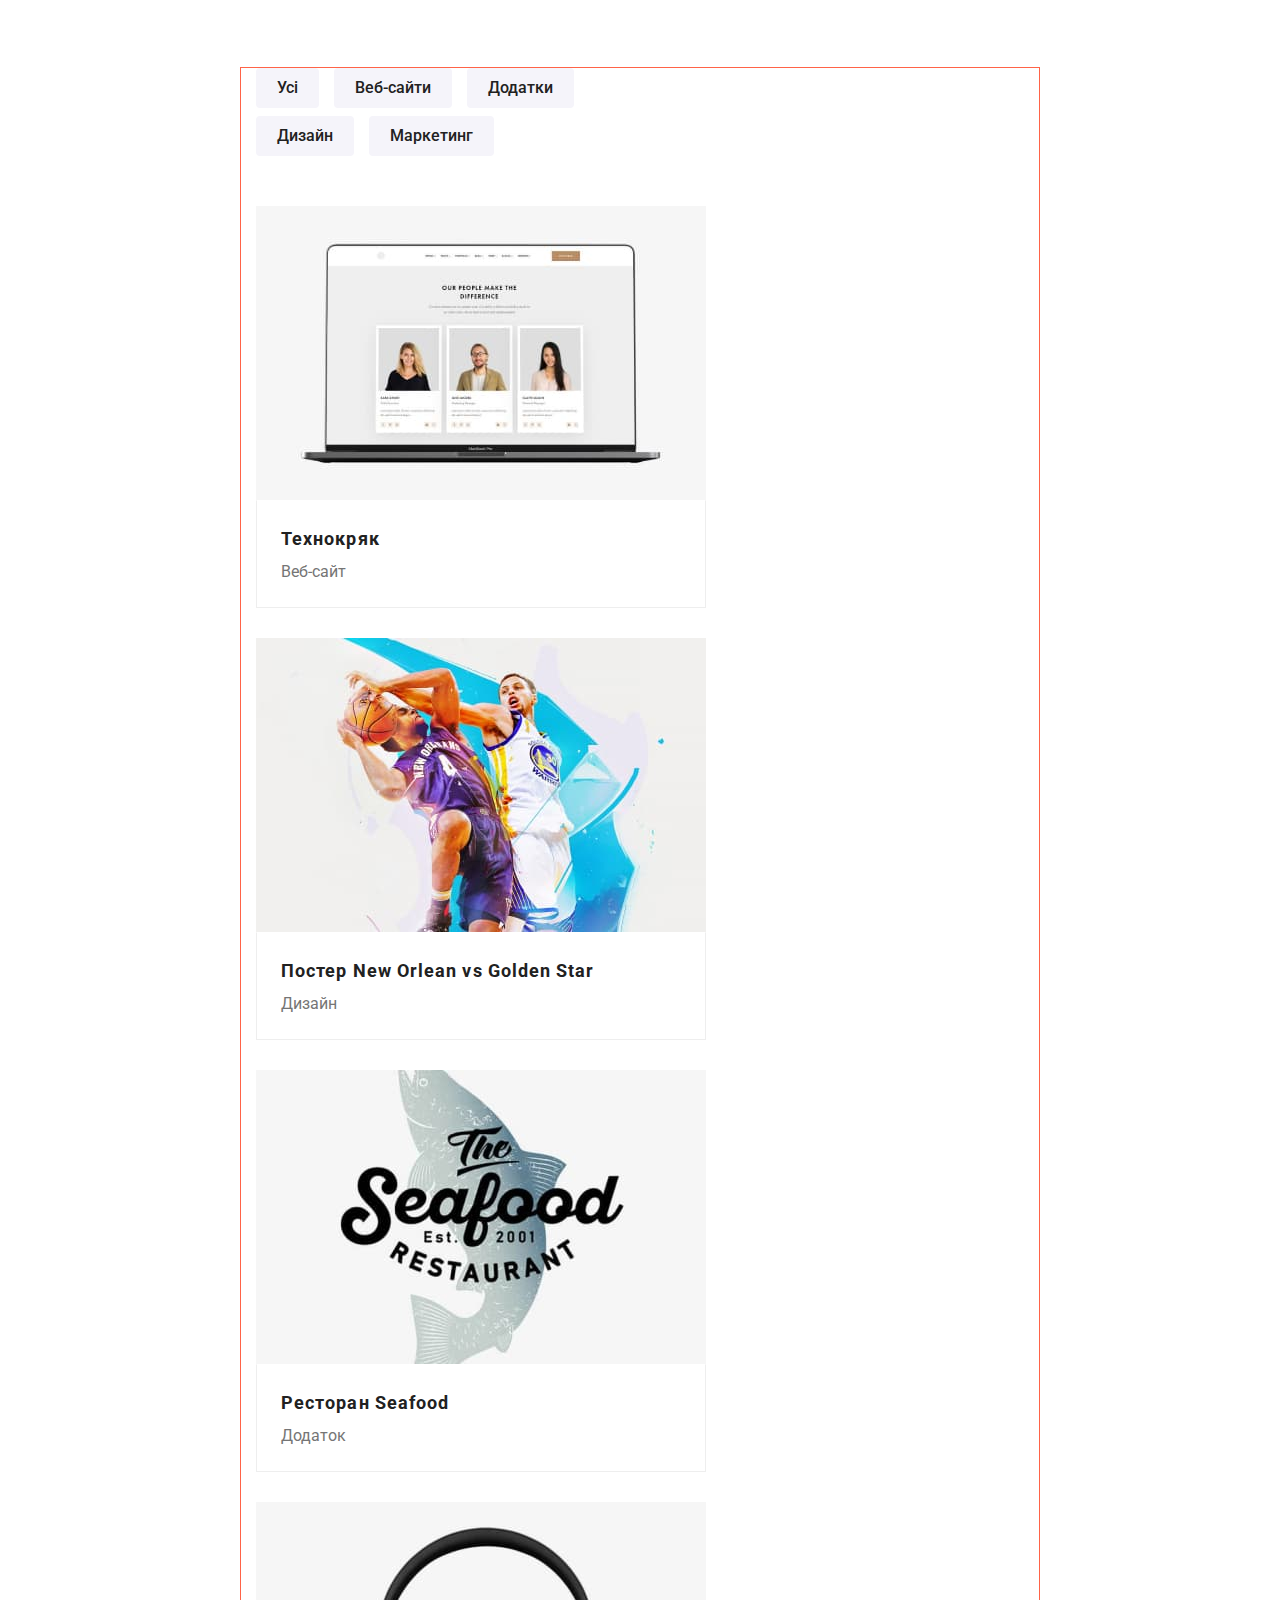
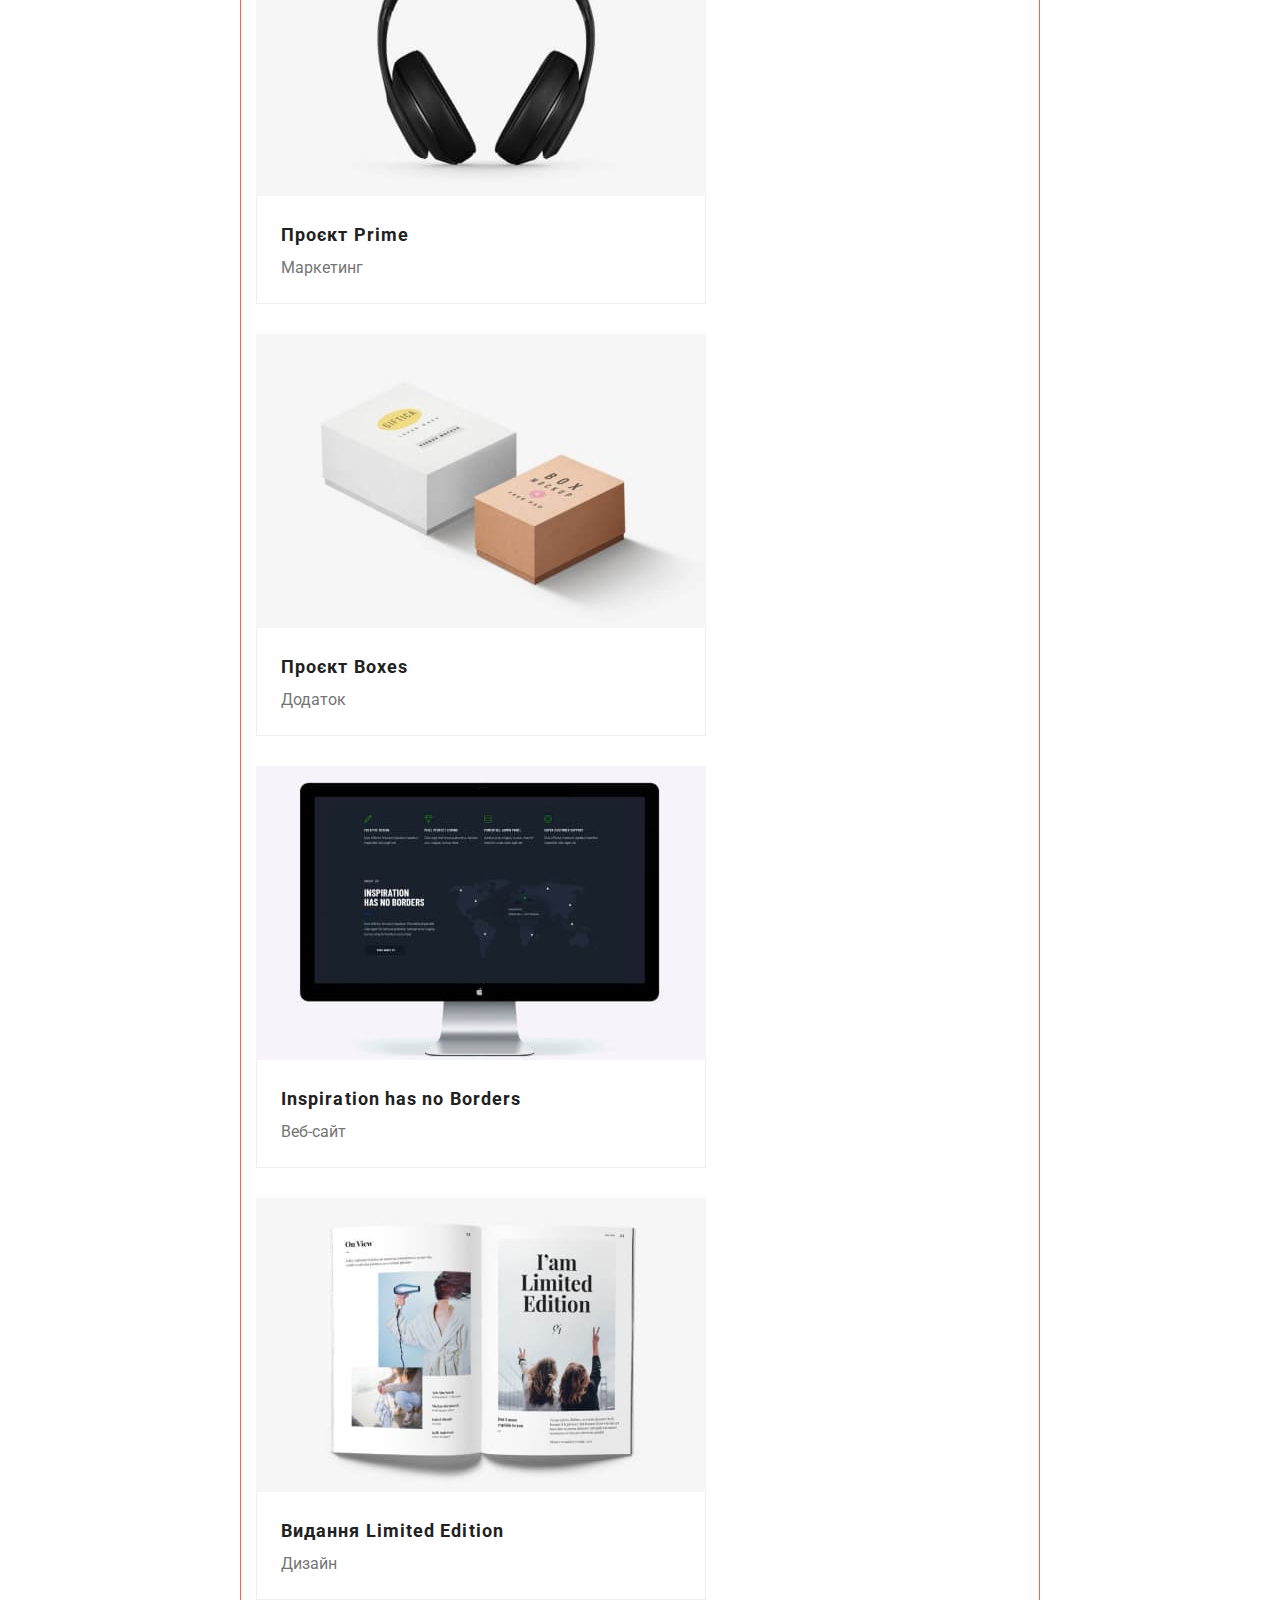
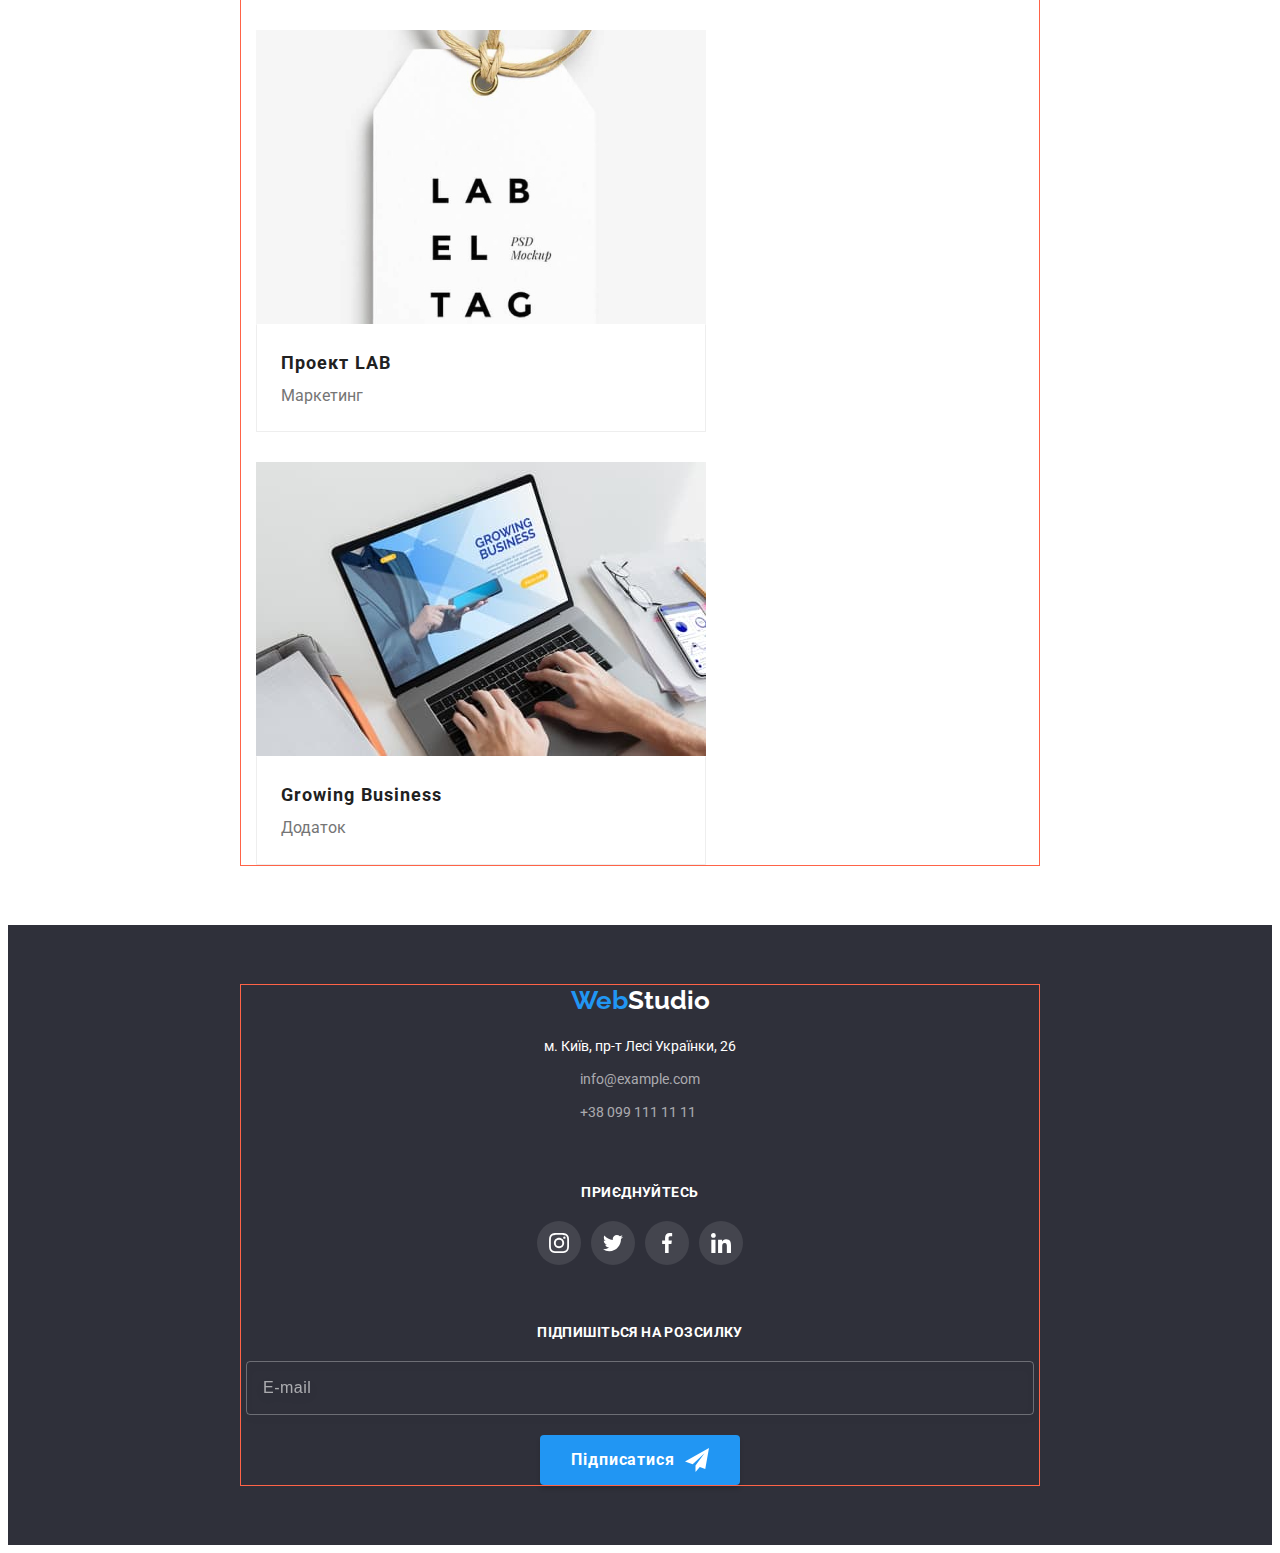
==== commit ac0544b9: "make some tablet section" ====
--- a/portfolio.html
+++ b/portfolio.html
@@ -92,7 +92,7 @@
                     ./images/portfolio-1-1x.jpg 1x,
                     ./images/portfolio-1-2x.jpg 2x
                   "
-                  media="(min-width:480px)"
+                  media="(max-width:767px)"
                 />
                 <img
                     width="450"
@@ -121,7 +121,7 @@
                     ./images/portfolio-2-1x.jpg 1x,
                     ./images/portfolio-2-2x.jpg 2x
                   "
-                  media="(min-width:480px)"
+                  media="(max-width:767px)"
                 />
                 <img
                     width="450"
@@ -153,7 +153,7 @@
                     ./images/portfolio-3-1x.jpg 1x,
                     ./images/portfolio-3-2x.jpg 2x
                   "
-                  media="(min-width:480px)"
+                  media="(max-width:767px)"
                 />
                 <img
                     width="450"
@@ -183,7 +183,7 @@
                     ./images/portfolio-4-1x.jpg 1x,
                     ./images/portfolio-4-2x.jpg 2x
                   "
-                  media="(min-width:480px)"
+                  media="(max-width:767px)"
                 />
                 <img
                     width="450"
@@ -213,7 +213,7 @@
                     ./images/portfolio-5-1x.jpg 1x,
                     ./images/portfolio-5-2x.jpg 2x
                   "
-                  media="(min-width:480px)"
+                  media="max-width:767px)"
                 />
                 <img
                     width="450"
@@ -243,7 +243,7 @@
                     ./images/portfolio-6-1x.jpg 1x,
                     ./images/portfolio-6-2x.jpg 2x
                   "
-                  media="(min-width:480px)"
+                  media="(max-width:767px)"
                 />
                 <img
                     width="450"
@@ -273,7 +273,7 @@
                     ./images/portfolio-7-1x.jpg 1x,
                     ./images/portfolio-7-2x.jpg 2x
                   "
-                  media="(min-width:480px)"
+                  media="(max-width:767px)"
                 />
                 <img
                     width="450"
@@ -303,7 +303,7 @@
                     ./images/portfolio-8-1x.jpg 1x,
                     ./images/portfolio-8-2x.jpg 2x
                   "
-                  media="(min-width:480px)"
+                  media="(max-width:767px)"
                 />
                 <img
                     width="450"
@@ -333,7 +333,7 @@
                     ./images/portfolio-9-1x.jpg 1x,
                     ./images/portfolio-9-2x.jpg 2x
                   "
-                  media="(min-width:480px)"
+                  media="(max-width:767px)"
                 />
                 <img
                     width="450"
--- a/css/main.min.css
+++ b/css/main.min.css
@@ -1 +1 @@
-body{color:#757575;font-family:"Roboto",sans-serif}.list{list-style:none}.link{text-decoration:none;color:inherit}.img{display:block}.btn{cursor:pointer;font-family:inherit;border:1px solid rgba(0,0,0,0)}p,h1,h2,h3,h4,h5,h6{margin:0}ul{margin:0;padding:0}.visually-hidden{position:absolute;white-space:nowrap;width:1px;height:1px;overflow:hidden;border:0;padding:0;clip:rect(0 0 0 0);-webkit-clip-path:inset(50%);clip-path:inset(50%);margin:-1px}.container{margin:0 auto;padding-left:15px;padding-right:15px;outline:1px solid tomato}@media screen and (min-width: 480px){.container{width:448px}}.section{padding-top:60px;padding-bottom:60px}.header-link.current{position:relative;color:#2196f3}.logo-header{color:#000;font-family:"Raleway",sans-serif;font-weight:700;font-size:24px;line-height:1.16;letter-spacing:.03em}.logo-blue{color:#2196f3}.header-link{color:#212121;padding-top:32px;padding-bottom:32px}.header-link:hover,.header-link:focus{color:#2196f3}.header-contact-list-item,.header-link{display:-webkit-box;display:-ms-flexbox;display:flex;-webkit-box-align:center;-ms-flex-align:center;align-items:center;fill:currentColor;font-weight:500;font-size:14px;line-height:1.14;letter-spacing:.02em;-webkit-transition:color 250ms cubic-bezier(0.4, 0, 0.2, 1);transition:color 250ms cubic-bezier(0.4, 0, 0.2, 1)}.header-contact-list-item:hover,.header-contact-list-item:focus{color:#2196f3}.contacts-icon{margin-right:10px}.header{padding-top:6px;padding-bottom:6px}.header-nav{display:-webkit-box;display:-ms-flexbox;display:flex;margin-left:93px}.header-nav-item:not(:last-child){margin-right:50px}.header-contacts{display:-webkit-box;display:-ms-flexbox;display:flex;margin-left:auto}.header-contacts-item:not(:last-child){margin-right:50px}.header-container{display:-webkit-box;display:-ms-flexbox;display:flex;-webkit-box-align:center;-ms-flex-align:center;align-items:center}.header-portfolio{border-bottom:1px solid #ececec}.header-link.current::after{content:"";position:absolute;bottom:0;width:100%;height:4px;background:#2196f3;border-radius:2px}.main-nav{display:none}@media screen and (min-width: 768px){.main-nav{display:block}.menu-button{display:none}}.menu-button{margin-left:auto;background-color:rgba(0,0,0,0)}.hero-section{background-color:#2f303a;padding-top:118px;padding-bottom:118px;max-width:480px;margin-left:auto;margin-right:auto;background-image:-webkit-gradient(linear, left top, left bottom, from(rgba(47, 48, 58, 0.4)), to(rgba(47, 48, 58, 0.4))),url(../images/hero-mob-1x.jpg);background-image:linear-gradient(rgba(47, 48, 58, 0.4), rgba(47, 48, 58, 0.4)),url(../images/hero-mob-1x.jpg);background-repeat:no-repeat;background-size:cover;background-position:center;-webkit-box-flex:1;-ms-flex-positive:1;flex-grow:1}@media(min-device-pixel-ratio: 2),(-webkit-min-device-pixel-ratio: 2),(min-resolution: 192dpi),(min-resolution: 2dppx){.hero-section{background-image:-webkit-gradient(linear, left top, left bottom, from(rgba(47, 48, 58, 0.4)), to(rgba(47, 48, 58, 0.4))),url(../images/hero-mob-2x.jpg);background-image:linear-gradient(rgba(47, 48, 58, 0.4), rgba(47, 48, 58, 0.4)),url(../images/hero-mob-2x.jpg)}}.hero-section__title{color:#fff;text-align:center;max-width:360px;margin:0 auto;font-weight:900;font-size:26px;line-height:1.62;text-align:center;letter-spacing:.06em;text-transform:uppercase}.hero-section__btn{display:block;color:#fff;background-color:#2196f3;border-radius:4px;max-width:200px;margin:0 auto;margin-top:30px;padding:10px;font-weight:700;font-size:16px;line-height:1.88;letter-spacing:.06em;-webkit-transition:background-color 250ms cubic-bezier(0.4, 0, 0.2, 1);transition:background-color 250ms cubic-bezier(0.4, 0, 0.2, 1)}.hero-section__btn:hover,.hero-section__btn:focus{background-color:#188ce8}.benefits__title{color:#212121;text-align:center;font-weight:700;font-size:14px;line-height:1.14;text-transform:uppercase}.benefits__caption{font-size:14px;line-height:1.71;margin-top:10px}.benefits__list{display:-webkit-box;display:-ms-flexbox;display:flex;-webkit-box-orient:vertical;-webkit-box-direction:normal;-ms-flex-direction:column;flex-direction:column;gap:30px}.benefits__item{width:100%}.benefits__icon-bg{display:-webkit-box;display:-ms-flexbox;display:flex;-webkit-box-align:center;-ms-flex-align:center;align-items:center;-webkit-box-pack:center;-ms-flex-pack:center;justify-content:center;width:100%;height:120px;background-color:#f5f4fa;margin-bottom:30px}.work{padding-top:0px}.work__list{margin-top:50px;-webkit-column-gap:30px;-moz-column-gap:30px;column-gap:30px;display:-webkit-box;display:-ms-flexbox;display:flex}.work__item{width:calc((100% - 60px)/3)}.work__subscribe{font-weight:700;font-size:14px;line-height:1.14;text-align:center;letter-spacing:.03em;text-transform:uppercase;color:#fff}.work__subscribe-wrap{position:relative}.work__subscribe-bg{position:absolute;bottom:0;width:100%;height:70px;background-color:rgba(47,48,58,.8);display:-webkit-box;display:-ms-flexbox;display:flex;-webkit-box-pack:center;-ms-flex-pack:center;justify-content:center;-webkit-box-align:center;-ms-flex-align:center;align-items:center}.work__title{color:#212121;font-weight:700;font-size:36px;line-height:1.16;text-align:center}.team-section-title{color:#212121;font-weight:700;font-size:28px;line-height:.84;text-align:center;letter-spacing:.03em}.team-section{background-color:#f5f4fa}.team-item-title{color:#212121;font-weight:500;font-size:16px;line-height:1.18;text-align:center}.team-item-caption{margin-top:10px;font-size:16px;line-height:1.18;text-align:center}.team-list{margin-top:30px;display:-webkit-box;display:-ms-flexbox;display:flex;-webkit-box-orient:vertical;-webkit-box-direction:normal;-ms-flex-direction:column;flex-direction:column;gap:30px}.team-caption-block{padding-top:30px;padding-bottom:30px}.team-item{width:100%;background-color:#fff;-webkit-box-shadow:0px 1px 3px rgba(0,0,0,.12),0px 1px 1px rgba(0,0,0,.14),0px 2px 1px rgba(0,0,0,.2);box-shadow:0px 1px 3px rgba(0,0,0,.12),0px 1px 1px rgba(0,0,0,.14),0px 2px 1px rgba(0,0,0,.2);border-radius:0px 0px 4px 4px}.img-team{width:100%}.footer{background-color:#2f303a;padding-top:60px;padding-bottom:60px}.logo-footer{color:#fff;font-family:"Raleway",sans-serif;font-weight:700;font-size:26px;line-height:1.19;display:inherit;text-align:center}.address{font-style:normal;display:-webkit-box;display:-ms-flexbox;display:flex;-webkit-box-orient:vertical;-webkit-box-direction:normal;-ms-flex-direction:column;flex-direction:column;-webkit-box-align:center;-ms-flex-align:center;align-items:center}.address-city{color:#fff;font-size:14px;line-height:1.71;margin-top:20px}.address-mail,.address-phone{color:rgba(255,255,255,.6);margin-top:9px;font-size:14px;line-height:1.71;-webkit-transition:color 250ms cubic-bezier(0.4, 0, 0.2, 1);transition:color 250ms cubic-bezier(0.4, 0, 0.2, 1)}.address-mail:hover,.address-phone:hover,.address-mail:focus,.address-phone:focus{color:#2196f3}.footer-field{display:-webkit-box;display:-ms-flexbox;display:flex;-webkit-box-align:center;-ms-flex-align:center;align-items:center;-webkit-box-orient:vertical;-webkit-box-direction:normal;-ms-flex-direction:column;flex-direction:column;margin-top:20px}.input-footer{background-color:rgba(0,0,0,0);outline:none;width:100%;height:50px;padding-left:16px;border:1px solid rgba(255,255,255,.3);-webkit-filter:drop-shadow(0px 4px 4px rgba(0, 0, 0, 0.15));filter:drop-shadow(0px 4px 4px rgba(0, 0, 0, 0.15));border-radius:4px;font-weight:400;font-size:16px;line-height:1.25;letter-spacing:.03em;color:rgba(255,255,255,.6)}.input-footer::-webkit-input-placeholder{font-weight:400;font-size:16px;line-height:1.25;letter-spacing:.03em;color:rgba(255,255,255,.6)}.input-footer::-moz-placeholder{font-weight:400;font-size:16px;line-height:1.25;letter-spacing:.03em;color:rgba(255,255,255,.6)}.input-footer:-ms-input-placeholder{font-weight:400;font-size:16px;line-height:1.25;letter-spacing:.03em;color:rgba(255,255,255,.6)}.input-footer::-ms-input-placeholder{font-weight:400;font-size:16px;line-height:1.25;letter-spacing:.03em;color:rgba(255,255,255,.6)}.input-footer::placeholder{font-weight:400;font-size:16px;line-height:1.25;letter-spacing:.03em;color:rgba(255,255,255,.6)}.btn-footer{display:-webkit-box;display:-ms-flexbox;display:flex;-webkit-box-align:center;-ms-flex-align:center;align-items:center;-webkit-box-pack:center;-ms-flex-pack:center;justify-content:center;margin-top:20px;width:200px;height:50px;background:#2196f3;-webkit-box-shadow:0px 4px 4px rgba(0,0,0,.15);box-shadow:0px 4px 4px rgba(0,0,0,.15);border-radius:4px;font-weight:700;font-size:16px;line-height:1.88;letter-spacing:.06em;color:#fff;-webkit-transition:background-color 250ms cubic-bezier(0.4, 0, 0.2, 1),-webkit-box-shadow 250ms cubic-bezier(0.4, 0, 0.2, 1);transition:background-color 250ms cubic-bezier(0.4, 0, 0.2, 1),-webkit-box-shadow 250ms cubic-bezier(0.4, 0, 0.2, 1);transition:background-color 250ms cubic-bezier(0.4, 0, 0.2, 1),box-shadow 250ms cubic-bezier(0.4, 0, 0.2, 1);transition:background-color 250ms cubic-bezier(0.4, 0, 0.2, 1),box-shadow 250ms cubic-bezier(0.4, 0, 0.2, 1),-webkit-box-shadow 250ms cubic-bezier(0.4, 0, 0.2, 1)}.btn-footer:hover{background-color:#0c71c4;-webkit-box-shadow:0px 6px 6px rgba(0,0,0,.15);box-shadow:0px 6px 6px rgba(0,0,0,.15)}.btn-icon-footer{margin-left:10px}.footer-content{display:-webkit-box;display:-ms-flexbox;display:flex;-webkit-box-orient:vertical;-webkit-box-direction:normal;-ms-flex-direction:column;flex-direction:column;-webkit-box-align:center;-ms-flex-align:center;align-items:center}.form-footer{margin-top:60px;width:100%}.portfolio-btn{color:#212121;background-color:#f5f4fa;border-radius:4px;font-weight:500;font-size:16px;line-height:1.62;text-align:center;padding:6px 20px;-webkit-transition:color 250ms cubic-bezier(0.4, 0, 0.2, 1),background-color 250ms cubic-bezier(0.4, 0, 0.2, 1);transition:color 250ms cubic-bezier(0.4, 0, 0.2, 1),background-color 250ms cubic-bezier(0.4, 0, 0.2, 1)}.portfolio-btn:hover,.portfolio-btn:focus{color:#fff;background-color:#2196f3}.works-item-title{color:#212121;font-weight:700;font-size:18px;line-height:2;letter-spacing:.06em}.works-item-caption{font-size:16px;line-height:1.88}.portfolio-nav-list{display:-webkit-box;display:-ms-flexbox;display:flex;-ms-flex-wrap:wrap;flex-wrap:wrap;max-width:326px;row-gap:8px;-webkit-column-gap:15px;-moz-column-gap:15px;column-gap:15px}.portfolio-list-item{-webkit-transition:-webkit-box-shadow 250ms cubic-bezier(0.4, 0, 0.2, 1);transition:-webkit-box-shadow 250ms cubic-bezier(0.4, 0, 0.2, 1);transition:box-shadow 250ms cubic-bezier(0.4, 0, 0.2, 1);transition:box-shadow 250ms cubic-bezier(0.4, 0, 0.2, 1), -webkit-box-shadow 250ms cubic-bezier(0.4, 0, 0.2, 1)}.portfolio-list-item:hover,.portfolio-list-item:focus{-webkit-box-shadow:0px 3px 1px rgba(0,0,0,.1),0px 1px 2px rgba(0,0,0,.08),0px 2px 2px rgba(0,0,0,.12);box-shadow:0px 3px 1px rgba(0,0,0,.1),0px 1px 2px rgba(0,0,0,.08),0px 2px 2px rgba(0,0,0,.12);border-radius:4px}.portfolio-works-list{margin-top:50px;display:-webkit-box;display:-ms-flexbox;display:flex;-ms-flex-wrap:wrap;flex-wrap:wrap;gap:30px}.portfolio-caption-block{padding:20px 24px;border:1px solid #eee;border-top:1px solid rgba(0,0,0,0)}.portfolio-contain-action{position:relative;overflow:hidden}.portfolio-subscribe{position:absolute;top:0;left:0;height:100%;padding:63px 24px;background-color:rgba(33,150,243,.9);font-weight:400;font-size:18px;line-height:1.56;letter-spacing:.03em;color:#fff;-webkit-transform:translateY(100%);transform:translateY(100%);-webkit-transition:-webkit-transform 250ms cubic-bezier(0.4, 0, 0.2, 1);transition:-webkit-transform 250ms cubic-bezier(0.4, 0, 0.2, 1);transition:transform 250ms cubic-bezier(0.4, 0, 0.2, 1);transition:transform 250ms cubic-bezier(0.4, 0, 0.2, 1), -webkit-transform 250ms cubic-bezier(0.4, 0, 0.2, 1)}.works-list-item:hover .portfolio-subscribe{-webkit-transform:translateY(0);transform:translateY(0)}.works-link{display:block;-webkit-transition:-webkit-box-shadow 250ms cubic-bezier(0.4, 0, 0.2, 1);transition:-webkit-box-shadow 250ms cubic-bezier(0.4, 0, 0.2, 1);transition:box-shadow 250ms cubic-bezier(0.4, 0, 0.2, 1);transition:box-shadow 250ms cubic-bezier(0.4, 0, 0.2, 1), -webkit-box-shadow 250ms cubic-bezier(0.4, 0, 0.2, 1)}.works-link:hover,.works-link:focus{-webkit-box-shadow:0px 1px 1px rgba(0,0,0,.12),0px 4px 4px rgba(0,0,0,.06),1px 4px 6px rgba(0,0,0,.16);box-shadow:0px 1px 1px rgba(0,0,0,.12),0px 4px 4px rgba(0,0,0,.06),1px 4px 6px rgba(0,0,0,.16)}.img-portfolio{max-width:100%}.address-block-link{display:-webkit-box;display:-ms-flexbox;display:flex;-webkit-box-orient:vertical;-webkit-box-direction:normal;-ms-flex-direction:column;flex-direction:column}.costumers-title{text-align:center;font-weight:700;font-size:28px;line-height:1.17;text-align:center;letter-spacing:.03em;color:#212121}.costumers-list{display:-webkit-box;display:-ms-flexbox;display:flex;gap:30px;-ms-flex-wrap:wrap;flex-wrap:wrap;margin-top:30px}.costumers-link{color:#afb1b8;display:-webkit-box;display:-ms-flexbox;display:flex;-webkit-box-align:center;-ms-flex-align:center;align-items:center;-webkit-box-pack:center;-ms-flex-pack:center;justify-content:center;width:100%;height:92px;border:1px solid #afb1b8;border-radius:4px;-webkit-transition:border-color 250ms cubic-bezier(0.4, 0, 0.2, 1),color 250ms cubic-bezier(0.4, 0, 0.2, 1);transition:border-color 250ms cubic-bezier(0.4, 0, 0.2, 1),color 250ms cubic-bezier(0.4, 0, 0.2, 1)}.costumers-link:hover,.costumers-link:focus{border-color:#2196f3;color:#2196f3}.costumers-item{width:calc((100% - 30px)/2)}.costumers-icon{fill:currentColor}.icon-soc-list{display:-webkit-box;display:-ms-flexbox;display:flex;-webkit-box-pack:center;-ms-flex-pack:center;justify-content:center;gap:10px;margin-top:16px}.soc-link{display:-webkit-box;display:-ms-flexbox;display:flex;-webkit-box-align:center;-ms-flex-align:center;align-items:center;-webkit-box-pack:center;-ms-flex-pack:center;justify-content:center;width:44px;height:44px;border-radius:50%;fill:#afb1b8;-webkit-transition:background-color 250ms cubic-bezier(0.4, 0, 0.2, 1),fill 250ms cubic-bezier(0.4, 0, 0.2, 1);transition:background-color 250ms cubic-bezier(0.4, 0, 0.2, 1),fill 250ms cubic-bezier(0.4, 0, 0.2, 1)}.soc-link:hover,.soc-link:focus{background-color:#2196f3;fill:#fff}.icon-soc-list-footer{display:-webkit-box;display:-ms-flexbox;display:flex;gap:10px;margin-top:20px}.container.footer-content{display:-webkit-box;display:-ms-flexbox;display:flex}.soc-footer-title{font-family:"Roboto";font-style:normal;font-weight:700;font-size:14px;line-height:1.14;letter-spacing:.03em;text-transform:uppercase;text-align:center;color:#fff}.soc-footer{margin-top:60px}.footer-address{width:231px}.soc-link.footer-soc{background-color:rgba(255,255,255,.1);fill:#fff;-webkit-transition:background-color 250ms cubic-bezier(0.4, 0, 0.2, 1);transition:background-color 250ms cubic-bezier(0.4, 0, 0.2, 1)}.soc-link.footer-soc:hover,.soc-link.footer-soc:focus{background-color:#2196f3}.backdrop{width:100%;height:100%;position:fixed;top:0;background-color:rgba(0,0,0,.2);-webkit-transition:opacity 500ms linear,visibility 500ms linear;transition:opacity 500ms linear,visibility 500ms linear}.modal{position:absolute;top:50%;left:50%;-webkit-transform:translate(-50%, -50%) scale(1);transform:translate(-50%, -50%) scale(1);-webkit-transition:-webkit-transform 500ms linear;transition:-webkit-transform 500ms linear;transition:transform 500ms linear;transition:transform 500ms linear, -webkit-transform 500ms linear;width:100%;min-height:100%;padding:40px;background-color:#fff;-webkit-box-shadow:0px 1px 3px rgba(0,0,0,.12),0px 1px 1px rgba(0,0,0,.14),0px 2px 1px rgba(0,0,0,.2);box-shadow:0px 1px 3px rgba(0,0,0,.12),0px 1px 1px rgba(0,0,0,.14),0px 2px 1px rgba(0,0,0,.2);border-radius:4px}@media screen and (min-width: 480px){.modal{width:450px;min-height:581px}}.modal-close{position:absolute;display:-webkit-box;display:-ms-flexbox;display:flex;-webkit-box-align:center;-ms-flex-align:center;align-items:center;-webkit-box-pack:center;-ms-flex-pack:center;justify-content:center;top:8px;right:8px;width:30px;height:30px;border-radius:50%;background-color:#fff;border:1px solid rgba(0,0,0,.1);-webkit-transition:background-color 250ms cubic-bezier(0.4, 0, 0.2, 1);transition:background-color 250ms cubic-bezier(0.4, 0, 0.2, 1)}.close-icon-svg{-webkit-transition:fill 250ms cubic-bezier(0.4, 0, 0.2, 1),-webkit-transform 250ms cubic-bezier(0.4, 0, 0.2, 1);transition:fill 250ms cubic-bezier(0.4, 0, 0.2, 1),-webkit-transform 250ms cubic-bezier(0.4, 0, 0.2, 1);transition:transform 250ms cubic-bezier(0.4, 0, 0.2, 1),fill 250ms cubic-bezier(0.4, 0, 0.2, 1);transition:transform 250ms cubic-bezier(0.4, 0, 0.2, 1),fill 250ms cubic-bezier(0.4, 0, 0.2, 1),-webkit-transform 250ms cubic-bezier(0.4, 0, 0.2, 1)}.modal-close:hover .close-icon-svg{-webkit-transform:rotate(360deg);transform:rotate(360deg);fill:#2196f3}.modal-close:hover{background-color:rgba(226,220,220,.829)}.is-hidden{opacity:0;visibility:hidden;pointer-events:none}.backdrop.is-hidden .modal{-webkit-transform:translate(-50%, -50%) scale(0);transform:translate(-50%, -50%) scale(0)}.modal-title{text-align:center;margin-bottom:12px;font-weight:700;font-size:20px;line-height:1.15;text-align:center;letter-spacing:.03em;color:#212121}.input-form{display:block;width:100%;height:40px;border:1px solid rgba(33,33,33,.2);border-radius:4px;padding-left:42px;outline:none;cursor:pointer;-webkit-transition:border-color 250ms cubic-bezier(0.4, 0, 0.2, 1);transition:border-color 250ms cubic-bezier(0.4, 0, 0.2, 1)}.input-form:hover,.input-form:focus{border-color:#2196f3}.input-title{display:block;margin-bottom:4px;font-weight:400;font-size:12px;line-height:1.16;letter-spacing:.01em;color:#757575}.form-field{margin-bottom:10px}.form-field-comment{margin-bottom:20px}.form-field-politic{margin-bottom:30px}.input-comment{resize:none;height:120px;padding:12px 16px}.input-comment::-webkit-input-placeholder{font-weight:400;font-size:12px;line-height:1.16;letter-spacing:.01em;color:rgba(117,117,117,.5)}.input-comment::-moz-placeholder{font-weight:400;font-size:12px;line-height:1.16;letter-spacing:.01em;color:rgba(117,117,117,.5)}.input-comment:-ms-input-placeholder{font-weight:400;font-size:12px;line-height:1.16;letter-spacing:.01em;color:rgba(117,117,117,.5)}.input-comment::-ms-input-placeholder{font-weight:400;font-size:12px;line-height:1.16;letter-spacing:.01em;color:rgba(117,117,117,.5)}.input-comment::placeholder{font-weight:400;font-size:12px;line-height:1.16;letter-spacing:.01em;color:rgba(117,117,117,.5)}.icon-container{position:relative}.icon-input{position:absolute;top:50%;left:12px;-webkit-transform:translateY(-50%);transform:translateY(-50%);-webkit-transition:fill 250ms cubic-bezier(0.4, 0, 0.2, 1);transition:fill 250ms cubic-bezier(0.4, 0, 0.2, 1)}.politic-title{font-weight:400;font-size:14px;line-height:1.71;letter-spacing:.03em;color:#757575}.politic-link{border-bottom:1px solid #2196f3;color:#2196f3}.form-field-politic{display:-webkit-box;display:-ms-flexbox;display:flex;-webkit-box-align:center;-ms-flex-align:center;align-items:center;-webkit-box-pack:center;-ms-flex-pack:center;justify-content:center}.icon-politic{border:2px solid #212121;border-radius:4px;margin-right:7px;cursor:pointer;-webkit-transition:background-color 250ms cubic-bezier(0.4, 0, 0.2, 1),border-color 250ms cubic-bezier(0.4, 0, 0.2, 1);transition:background-color 250ms cubic-bezier(0.4, 0, 0.2, 1),border-color 250ms cubic-bezier(0.4, 0, 0.2, 1)}.politic-title{display:-webkit-box;display:-ms-flexbox;display:flex;-webkit-box-align:center;-ms-flex-align:center;align-items:center}.checkbox-politic:checked+.politic-title>.icon-politic{background-color:#2196f3;border-color:#2196f3}.input-form:hover+.icon-input,.input-form:focus+.icon-input{fill:#2196f3}.form-button{display:-webkit-box;display:-ms-flexbox;display:flex;-webkit-box-align:center;-ms-flex-align:center;align-items:center;text-align:center;margin-left:auto;margin-right:auto;background-color:#188ce8;-webkit-box-shadow:0px 4px 4px rgba(0,0,0,.15);box-shadow:0px 4px 4px rgba(0,0,0,.15);border-radius:4px;font-weight:700;font-size:16px;line-height:1.88;letter-spacing:.06em;color:#fff;padding:10px 52px;-webkit-transition:background-color 250ms cubic-bezier(0.4, 0, 0.2, 1),-webkit-box-shadow 250ms cubic-bezier(0.4, 0, 0.2, 1);transition:background-color 250ms cubic-bezier(0.4, 0, 0.2, 1),-webkit-box-shadow 250ms cubic-bezier(0.4, 0, 0.2, 1);transition:background-color 250ms cubic-bezier(0.4, 0, 0.2, 1),box-shadow 250ms cubic-bezier(0.4, 0, 0.2, 1);transition:background-color 250ms cubic-bezier(0.4, 0, 0.2, 1),box-shadow 250ms cubic-bezier(0.4, 0, 0.2, 1),-webkit-box-shadow 250ms cubic-bezier(0.4, 0, 0.2, 1)}.form-button:hover,.form-button:focus{background-color:#1f7fce;-webkit-box-shadow:0px 6px 6px rgba(0,0,0,.15);box-shadow:0px 6px 6px rgba(0,0,0,.15)}/*# sourceMappingURL=main.min.css.map */+body{color:#757575;font-family:"Roboto",sans-serif}.list{list-style:none}.link{text-decoration:none;color:inherit}.img{display:block}.btn{cursor:pointer;font-family:inherit;border:1px solid rgba(0,0,0,0)}p,h1,h2,h3,h4,h5,h6{margin:0}ul{margin:0;padding:0}.visually-hidden{position:absolute;white-space:nowrap;width:1px;height:1px;overflow:hidden;border:0;padding:0;clip:rect(0 0 0 0);-webkit-clip-path:inset(50%);clip-path:inset(50%);margin:-1px}.container{margin:0 auto;padding-left:15px;padding-right:15px;outline:1px solid tomato}@media screen and (min-width: 480px){.container{width:448px}}@media screen and (min-width: 768px){.container{width:768px}}.section{padding-top:60px;padding-bottom:60px}.header-link.current{position:relative;color:#2196f3}.logo-header{color:#000;font-family:"Raleway",sans-serif;font-weight:700;font-size:24px;line-height:1.16;letter-spacing:.03em}.logo-blue{color:#2196f3}.header-link{color:#212121;padding-top:32px;padding-bottom:32px}.header-link:hover,.header-link:focus{color:#2196f3}.header-contact-list-item,.header-link{display:-webkit-box;display:-ms-flexbox;display:flex;-webkit-box-align:center;-ms-flex-align:center;align-items:center;fill:currentColor;font-weight:500;font-size:14px;line-height:1.14;letter-spacing:.02em;-webkit-transition:color 250ms cubic-bezier(0.4, 0, 0.2, 1);transition:color 250ms cubic-bezier(0.4, 0, 0.2, 1)}.header-contact-list-item:hover,.header-contact-list-item:focus{color:#2196f3}.contacts-icon{margin-right:10px}.header{padding-top:6px;padding-bottom:6px}.header-nav{display:-webkit-box;display:-ms-flexbox;display:flex;margin-left:93px}.header-nav-item:not(:last-child){margin-right:50px}.header-contacts{display:-webkit-box;display:-ms-flexbox;display:flex;margin-left:auto}.header-contacts-item:not(:last-child){margin-right:50px}.header-container{display:-webkit-box;display:-ms-flexbox;display:flex;-webkit-box-align:center;-ms-flex-align:center;align-items:center}.header-portfolio{border-bottom:1px solid #ececec}.header-link.current::after{content:"";position:absolute;bottom:0;width:100%;height:4px;background:#2196f3;border-radius:2px}.main-nav{display:none}@media screen and (min-width: 768px){.main-nav{display:block}.menu-button{display:none}}.menu-button{margin-left:auto;background-color:rgba(0,0,0,0)}.hero-section{background-color:#2f303a;padding-top:118px;padding-bottom:118px;max-width:480px;margin-left:auto;margin-right:auto;background-image:-webkit-gradient(linear, left top, left bottom, from(rgba(47, 48, 58, 0.4)), to(rgba(47, 48, 58, 0.4))),url(../images/hero-mob-1x.jpg);background-image:linear-gradient(rgba(47, 48, 58, 0.4), rgba(47, 48, 58, 0.4)),url(../images/hero-mob-1x.jpg);background-repeat:no-repeat;background-size:cover;background-position:center;-webkit-box-flex:1;-ms-flex-positive:1;flex-grow:1}@media(min-device-pixel-ratio: 2),(-webkit-min-device-pixel-ratio: 2),(min-resolution: 192dpi),(min-resolution: 2dppx){.hero-section{background-image:-webkit-gradient(linear, left top, left bottom, from(rgba(47, 48, 58, 0.4)), to(rgba(47, 48, 58, 0.4))),url(../images/hero-mob-2x.jpg);background-image:linear-gradient(rgba(47, 48, 58, 0.4), rgba(47, 48, 58, 0.4)),url(../images/hero-mob-2x.jpg)}}.hero-section__title{color:#fff;text-align:center;max-width:360px;margin:0 auto;font-weight:900;font-size:26px;line-height:1.62;text-align:center;letter-spacing:.06em;text-transform:uppercase}.hero-section__btn{display:block;color:#fff;background-color:#2196f3;border-radius:4px;max-width:200px;margin:0 auto;margin-top:30px;padding:10px;font-weight:700;font-size:16px;line-height:1.88;letter-spacing:.06em;-webkit-transition:background-color 250ms cubic-bezier(0.4, 0, 0.2, 1);transition:background-color 250ms cubic-bezier(0.4, 0, 0.2, 1)}.hero-section__btn:hover,.hero-section__btn:focus{background-color:#188ce8}.benefits__title{color:#212121;text-align:center;font-weight:700;font-size:14px;line-height:1.14;text-transform:uppercase}.benefits__caption{font-size:14px;line-height:1.71;margin-top:10px}.benefits__list{display:-webkit-box;display:-ms-flexbox;display:flex;-webkit-box-orient:vertical;-webkit-box-direction:normal;-ms-flex-direction:column;flex-direction:column;gap:30px}@media screen and (min-width: 768px){.benefits__list{-webkit-box-orient:horizontal;-webkit-box-direction:normal;-ms-flex-direction:row;flex-direction:row;-ms-flex-wrap:wrap;flex-wrap:wrap}}.benefits__item{width:100%}@media screen and (min-width: 768px){.benefits__item{width:calc((100% - 30px)/2)}}.benefits__icon-bg{display:-webkit-box;display:-ms-flexbox;display:flex;-webkit-box-align:center;-ms-flex-align:center;align-items:center;-webkit-box-pack:center;-ms-flex-pack:center;justify-content:center;width:100%;height:120px;background-color:#f5f4fa;margin-bottom:30px}.work{padding-top:0px}.work__list{margin-top:50px;-webkit-column-gap:30px;-moz-column-gap:30px;column-gap:30px;display:-webkit-box;display:-ms-flexbox;display:flex}.work__item{width:calc((100% - 60px)/3)}.work__subscribe{font-weight:700;font-size:14px;line-height:1.14;text-align:center;letter-spacing:.03em;text-transform:uppercase;color:#fff}.work__subscribe-wrap{position:relative}.work__subscribe-bg{position:absolute;bottom:0;width:100%;height:70px;background-color:rgba(47,48,58,.8);display:-webkit-box;display:-ms-flexbox;display:flex;-webkit-box-pack:center;-ms-flex-pack:center;justify-content:center;-webkit-box-align:center;-ms-flex-align:center;align-items:center}.work__title{color:#212121;font-weight:700;font-size:36px;line-height:1.16;text-align:center}.team-section-title{color:#212121;font-weight:700;font-size:28px;line-height:.84;text-align:center;letter-spacing:.03em}.team-section{background-color:#f5f4fa}.team-item-title{color:#212121;font-weight:500;font-size:16px;line-height:1.18;text-align:center}.team-item-caption{margin-top:10px;font-size:16px;line-height:1.18;text-align:center}.team-list{margin-top:30px;display:-webkit-box;display:-ms-flexbox;display:flex;-webkit-box-orient:vertical;-webkit-box-direction:normal;-ms-flex-direction:column;flex-direction:column;gap:30px}@media screen and (min-width: 768px){.team-list{-webkit-box-orient:horizontal;-webkit-box-direction:normal;-ms-flex-direction:row;flex-direction:row;-ms-flex-wrap:wrap;flex-wrap:wrap}}.team-caption-block{padding-top:30px;padding-bottom:30px}.team-item{width:100%;background-color:#fff;-webkit-box-shadow:0px 1px 3px rgba(0,0,0,.12),0px 1px 1px rgba(0,0,0,.14),0px 2px 1px rgba(0,0,0,.2);box-shadow:0px 1px 3px rgba(0,0,0,.12),0px 1px 1px rgba(0,0,0,.14),0px 2px 1px rgba(0,0,0,.2);border-radius:0px 0px 4px 4px}@media screen and (min-width: 768px){.team-item{width:calc((100% - 30px)/2)}}.img-team{width:100%}.footer{background-color:#2f303a;padding-top:60px;padding-bottom:60px}.logo-footer{color:#fff;font-family:"Raleway",sans-serif;font-weight:700;font-size:26px;line-height:1.19;display:inherit;text-align:center}.address{font-style:normal;display:-webkit-box;display:-ms-flexbox;display:flex;-webkit-box-orient:vertical;-webkit-box-direction:normal;-ms-flex-direction:column;flex-direction:column;-webkit-box-align:center;-ms-flex-align:center;align-items:center}.address-city{color:#fff;font-size:14px;line-height:1.71;margin-top:20px}.address-mail,.address-phone{color:rgba(255,255,255,.6);margin-top:9px;font-size:14px;line-height:1.71;-webkit-transition:color 250ms cubic-bezier(0.4, 0, 0.2, 1);transition:color 250ms cubic-bezier(0.4, 0, 0.2, 1)}.address-mail:hover,.address-phone:hover,.address-mail:focus,.address-phone:focus{color:#2196f3}.footer-field{display:-webkit-box;display:-ms-flexbox;display:flex;-webkit-box-align:center;-ms-flex-align:center;align-items:center;-webkit-box-orient:vertical;-webkit-box-direction:normal;-ms-flex-direction:column;flex-direction:column;margin-top:20px}.input-footer{background-color:rgba(0,0,0,0);outline:none;width:100%;height:50px;padding-left:16px;border:1px solid rgba(255,255,255,.3);-webkit-filter:drop-shadow(0px 4px 4px rgba(0, 0, 0, 0.15));filter:drop-shadow(0px 4px 4px rgba(0, 0, 0, 0.15));border-radius:4px;font-weight:400;font-size:16px;line-height:1.25;letter-spacing:.03em;color:rgba(255,255,255,.6)}.input-footer::-webkit-input-placeholder{font-weight:400;font-size:16px;line-height:1.25;letter-spacing:.03em;color:rgba(255,255,255,.6)}.input-footer::-moz-placeholder{font-weight:400;font-size:16px;line-height:1.25;letter-spacing:.03em;color:rgba(255,255,255,.6)}.input-footer:-ms-input-placeholder{font-weight:400;font-size:16px;line-height:1.25;letter-spacing:.03em;color:rgba(255,255,255,.6)}.input-footer::-ms-input-placeholder{font-weight:400;font-size:16px;line-height:1.25;letter-spacing:.03em;color:rgba(255,255,255,.6)}.input-footer::placeholder{font-weight:400;font-size:16px;line-height:1.25;letter-spacing:.03em;color:rgba(255,255,255,.6)}.btn-footer{display:-webkit-box;display:-ms-flexbox;display:flex;-webkit-box-align:center;-ms-flex-align:center;align-items:center;-webkit-box-pack:center;-ms-flex-pack:center;justify-content:center;margin-top:20px;width:200px;height:50px;background:#2196f3;-webkit-box-shadow:0px 4px 4px rgba(0,0,0,.15);box-shadow:0px 4px 4px rgba(0,0,0,.15);border-radius:4px;font-weight:700;font-size:16px;line-height:1.88;letter-spacing:.06em;color:#fff;-webkit-transition:background-color 250ms cubic-bezier(0.4, 0, 0.2, 1),-webkit-box-shadow 250ms cubic-bezier(0.4, 0, 0.2, 1);transition:background-color 250ms cubic-bezier(0.4, 0, 0.2, 1),-webkit-box-shadow 250ms cubic-bezier(0.4, 0, 0.2, 1);transition:background-color 250ms cubic-bezier(0.4, 0, 0.2, 1),box-shadow 250ms cubic-bezier(0.4, 0, 0.2, 1);transition:background-color 250ms cubic-bezier(0.4, 0, 0.2, 1),box-shadow 250ms cubic-bezier(0.4, 0, 0.2, 1),-webkit-box-shadow 250ms cubic-bezier(0.4, 0, 0.2, 1)}.btn-footer:hover{background-color:#0c71c4;-webkit-box-shadow:0px 6px 6px rgba(0,0,0,.15);box-shadow:0px 6px 6px rgba(0,0,0,.15)}.btn-icon-footer{margin-left:10px}.footer-content{display:-webkit-box;display:-ms-flexbox;display:flex;-webkit-box-orient:vertical;-webkit-box-direction:normal;-ms-flex-direction:column;flex-direction:column;-webkit-box-align:center;-ms-flex-align:center;align-items:center}.form-footer{margin-top:60px;width:100%}.portfolio-btn{color:#212121;background-color:#f5f4fa;border-radius:4px;font-weight:500;font-size:16px;line-height:1.62;text-align:center;padding:6px 20px;-webkit-transition:color 250ms cubic-bezier(0.4, 0, 0.2, 1),background-color 250ms cubic-bezier(0.4, 0, 0.2, 1);transition:color 250ms cubic-bezier(0.4, 0, 0.2, 1),background-color 250ms cubic-bezier(0.4, 0, 0.2, 1)}.portfolio-btn:hover,.portfolio-btn:focus{color:#fff;background-color:#2196f3}.works-item-title{color:#212121;font-weight:700;font-size:18px;line-height:2;letter-spacing:.06em}.works-item-caption{font-size:16px;line-height:1.88}.portfolio-nav-list{display:-webkit-box;display:-ms-flexbox;display:flex;-ms-flex-wrap:wrap;flex-wrap:wrap;max-width:326px;row-gap:8px;-webkit-column-gap:15px;-moz-column-gap:15px;column-gap:15px}.portfolio-list-item{-webkit-transition:-webkit-box-shadow 250ms cubic-bezier(0.4, 0, 0.2, 1);transition:-webkit-box-shadow 250ms cubic-bezier(0.4, 0, 0.2, 1);transition:box-shadow 250ms cubic-bezier(0.4, 0, 0.2, 1);transition:box-shadow 250ms cubic-bezier(0.4, 0, 0.2, 1), -webkit-box-shadow 250ms cubic-bezier(0.4, 0, 0.2, 1)}.portfolio-list-item:hover,.portfolio-list-item:focus{-webkit-box-shadow:0px 3px 1px rgba(0,0,0,.1),0px 1px 2px rgba(0,0,0,.08),0px 2px 2px rgba(0,0,0,.12);box-shadow:0px 3px 1px rgba(0,0,0,.1),0px 1px 2px rgba(0,0,0,.08),0px 2px 2px rgba(0,0,0,.12);border-radius:4px}.portfolio-works-list{margin-top:50px;display:-webkit-box;display:-ms-flexbox;display:flex;-ms-flex-wrap:wrap;flex-wrap:wrap;gap:30px}.portfolio-caption-block{padding:20px 24px;border:1px solid #eee;border-top:1px solid rgba(0,0,0,0)}.portfolio-contain-action{position:relative;overflow:hidden}.portfolio-subscribe{position:absolute;top:0;left:0;height:100%;padding:77px 24px;background-color:rgba(33,150,243,.9);font-weight:400;font-size:18px;line-height:1.56;letter-spacing:.03em;color:#fff;-webkit-transform:translateY(100%);transform:translateY(100%);-webkit-transition:-webkit-transform 250ms cubic-bezier(0.4, 0, 0.2, 1);transition:-webkit-transform 250ms cubic-bezier(0.4, 0, 0.2, 1);transition:transform 250ms cubic-bezier(0.4, 0, 0.2, 1);transition:transform 250ms cubic-bezier(0.4, 0, 0.2, 1), -webkit-transform 250ms cubic-bezier(0.4, 0, 0.2, 1)}.works-list-item:hover .portfolio-subscribe{-webkit-transform:translateY(0);transform:translateY(0)}.works-link{display:block;-webkit-transition:-webkit-box-shadow 250ms cubic-bezier(0.4, 0, 0.2, 1);transition:-webkit-box-shadow 250ms cubic-bezier(0.4, 0, 0.2, 1);transition:box-shadow 250ms cubic-bezier(0.4, 0, 0.2, 1);transition:box-shadow 250ms cubic-bezier(0.4, 0, 0.2, 1), -webkit-box-shadow 250ms cubic-bezier(0.4, 0, 0.2, 1)}.works-link:hover,.works-link:focus{-webkit-box-shadow:0px 1px 1px rgba(0,0,0,.12),0px 4px 4px rgba(0,0,0,.06),1px 4px 6px rgba(0,0,0,.16);box-shadow:0px 1px 1px rgba(0,0,0,.12),0px 4px 4px rgba(0,0,0,.06),1px 4px 6px rgba(0,0,0,.16)}.img-portfolio{max-width:100%}.address-block-link{display:-webkit-box;display:-ms-flexbox;display:flex;-webkit-box-orient:vertical;-webkit-box-direction:normal;-ms-flex-direction:column;flex-direction:column}.costumers-title{text-align:center;font-weight:700;font-size:28px;line-height:1.17;text-align:center;letter-spacing:.03em;color:#212121}.costumers-list{display:-webkit-box;display:-ms-flexbox;display:flex;gap:30px;-ms-flex-wrap:wrap;flex-wrap:wrap;margin-top:30px}.costumers-link{color:#afb1b8;display:-webkit-box;display:-ms-flexbox;display:flex;-webkit-box-align:center;-ms-flex-align:center;align-items:center;-webkit-box-pack:center;-ms-flex-pack:center;justify-content:center;width:100%;height:92px;border:1px solid #afb1b8;border-radius:4px;-webkit-transition:border-color 250ms cubic-bezier(0.4, 0, 0.2, 1),color 250ms cubic-bezier(0.4, 0, 0.2, 1);transition:border-color 250ms cubic-bezier(0.4, 0, 0.2, 1),color 250ms cubic-bezier(0.4, 0, 0.2, 1)}.costumers-link:hover,.costumers-link:focus{border-color:#2196f3;color:#2196f3}.costumers-item{width:calc((100% - 30px)/2)}@media screen and (min-width: 768px){.costumers-item{width:calc((100% - 60px)/3)}}.costumers-icon{fill:currentColor}.icon-soc-list{display:-webkit-box;display:-ms-flexbox;display:flex;-webkit-box-pack:center;-ms-flex-pack:center;justify-content:center;gap:10px;margin-top:16px}.soc-link{display:-webkit-box;display:-ms-flexbox;display:flex;-webkit-box-align:center;-ms-flex-align:center;align-items:center;-webkit-box-pack:center;-ms-flex-pack:center;justify-content:center;width:44px;height:44px;border-radius:50%;fill:#afb1b8;-webkit-transition:background-color 250ms cubic-bezier(0.4, 0, 0.2, 1),fill 250ms cubic-bezier(0.4, 0, 0.2, 1);transition:background-color 250ms cubic-bezier(0.4, 0, 0.2, 1),fill 250ms cubic-bezier(0.4, 0, 0.2, 1)}.soc-link:hover,.soc-link:focus{background-color:#2196f3;fill:#fff}.icon-soc-list-footer{display:-webkit-box;display:-ms-flexbox;display:flex;gap:10px;margin-top:20px}.container.footer-content{display:-webkit-box;display:-ms-flexbox;display:flex}.soc-footer-title{font-family:"Roboto";font-style:normal;font-weight:700;font-size:14px;line-height:1.14;letter-spacing:.03em;text-transform:uppercase;text-align:center;color:#fff}.soc-footer{margin-top:60px}.footer-address{width:231px}.soc-link.footer-soc{background-color:rgba(255,255,255,.1);fill:#fff;-webkit-transition:background-color 250ms cubic-bezier(0.4, 0, 0.2, 1);transition:background-color 250ms cubic-bezier(0.4, 0, 0.2, 1)}.soc-link.footer-soc:hover,.soc-link.footer-soc:focus{background-color:#2196f3}.backdrop{width:100%;height:100%;position:fixed;top:0;background-color:rgba(0,0,0,.2);-webkit-transition:opacity 500ms linear,visibility 500ms linear;transition:opacity 500ms linear,visibility 500ms linear}.modal{position:absolute;top:50%;left:50%;-webkit-transform:translate(-50%, -50%) scale(1);transform:translate(-50%, -50%) scale(1);-webkit-transition:-webkit-transform 500ms linear;transition:-webkit-transform 500ms linear;transition:transform 500ms linear;transition:transform 500ms linear, -webkit-transform 500ms linear;width:100%;min-height:100%;padding:40px;background-color:#fff;-webkit-box-shadow:0px 1px 3px rgba(0,0,0,.12),0px 1px 1px rgba(0,0,0,.14),0px 2px 1px rgba(0,0,0,.2);box-shadow:0px 1px 3px rgba(0,0,0,.12),0px 1px 1px rgba(0,0,0,.14),0px 2px 1px rgba(0,0,0,.2);border-radius:4px}@media screen and (min-width: 480px){.modal{width:450px;min-height:581px}}.modal-close{position:absolute;display:-webkit-box;display:-ms-flexbox;display:flex;-webkit-box-align:center;-ms-flex-align:center;align-items:center;-webkit-box-pack:center;-ms-flex-pack:center;justify-content:center;top:8px;right:8px;width:30px;height:30px;border-radius:50%;background-color:#fff;border:1px solid rgba(0,0,0,.1);-webkit-transition:background-color 250ms cubic-bezier(0.4, 0, 0.2, 1);transition:background-color 250ms cubic-bezier(0.4, 0, 0.2, 1)}.close-icon-svg{-webkit-transition:fill 250ms cubic-bezier(0.4, 0, 0.2, 1),-webkit-transform 250ms cubic-bezier(0.4, 0, 0.2, 1);transition:fill 250ms cubic-bezier(0.4, 0, 0.2, 1),-webkit-transform 250ms cubic-bezier(0.4, 0, 0.2, 1);transition:transform 250ms cubic-bezier(0.4, 0, 0.2, 1),fill 250ms cubic-bezier(0.4, 0, 0.2, 1);transition:transform 250ms cubic-bezier(0.4, 0, 0.2, 1),fill 250ms cubic-bezier(0.4, 0, 0.2, 1),-webkit-transform 250ms cubic-bezier(0.4, 0, 0.2, 1)}.modal-close:hover .close-icon-svg{-webkit-transform:rotate(360deg);transform:rotate(360deg);fill:#2196f3}.modal-close:hover{background-color:rgba(226,220,220,.829)}.is-hidden{opacity:0;visibility:hidden;pointer-events:none}.backdrop.is-hidden .modal{-webkit-transform:translate(-50%, -50%) scale(0);transform:translate(-50%, -50%) scale(0)}.modal-title{text-align:center;margin-bottom:12px;font-weight:700;font-size:20px;line-height:1.15;text-align:center;letter-spacing:.03em;color:#212121}.input-form{display:block;width:100%;height:40px;border:1px solid rgba(33,33,33,.2);border-radius:4px;padding-left:42px;outline:none;cursor:pointer;-webkit-transition:border-color 250ms cubic-bezier(0.4, 0, 0.2, 1);transition:border-color 250ms cubic-bezier(0.4, 0, 0.2, 1)}.input-form:hover,.input-form:focus{border-color:#2196f3}.input-title{display:block;margin-bottom:4px;font-weight:400;font-size:12px;line-height:1.16;letter-spacing:.01em;color:#757575}.form-field{margin-bottom:10px}.form-field-comment{margin-bottom:20px}.form-field-politic{margin-bottom:30px}.input-comment{resize:none;height:120px;padding:12px 16px}.input-comment::-webkit-input-placeholder{font-weight:400;font-size:12px;line-height:1.16;letter-spacing:.01em;color:rgba(117,117,117,.5)}.input-comment::-moz-placeholder{font-weight:400;font-size:12px;line-height:1.16;letter-spacing:.01em;color:rgba(117,117,117,.5)}.input-comment:-ms-input-placeholder{font-weight:400;font-size:12px;line-height:1.16;letter-spacing:.01em;color:rgba(117,117,117,.5)}.input-comment::-ms-input-placeholder{font-weight:400;font-size:12px;line-height:1.16;letter-spacing:.01em;color:rgba(117,117,117,.5)}.input-comment::placeholder{font-weight:400;font-size:12px;line-height:1.16;letter-spacing:.01em;color:rgba(117,117,117,.5)}.icon-container{position:relative}.icon-input{position:absolute;top:50%;left:12px;-webkit-transform:translateY(-50%);transform:translateY(-50%);-webkit-transition:fill 250ms cubic-bezier(0.4, 0, 0.2, 1);transition:fill 250ms cubic-bezier(0.4, 0, 0.2, 1)}.politic-title{font-weight:400;font-size:14px;line-height:1.71;letter-spacing:.03em;color:#757575}.politic-link{border-bottom:1px solid #2196f3;color:#2196f3}.form-field-politic{display:-webkit-box;display:-ms-flexbox;display:flex;-webkit-box-align:center;-ms-flex-align:center;align-items:center;-webkit-box-pack:center;-ms-flex-pack:center;justify-content:center}.icon-politic{border:2px solid #212121;border-radius:4px;margin-right:7px;cursor:pointer;-webkit-transition:background-color 250ms cubic-bezier(0.4, 0, 0.2, 1),border-color 250ms cubic-bezier(0.4, 0, 0.2, 1);transition:background-color 250ms cubic-bezier(0.4, 0, 0.2, 1),border-color 250ms cubic-bezier(0.4, 0, 0.2, 1)}.politic-title{display:-webkit-box;display:-ms-flexbox;display:flex;-webkit-box-align:center;-ms-flex-align:center;align-items:center}.checkbox-politic:checked+.politic-title>.icon-politic{background-color:#2196f3;border-color:#2196f3}.input-form:hover+.icon-input,.input-form:focus+.icon-input{fill:#2196f3}.form-button{display:-webkit-box;display:-ms-flexbox;display:flex;-webkit-box-align:center;-ms-flex-align:center;align-items:center;text-align:center;margin-left:auto;margin-right:auto;background-color:#188ce8;-webkit-box-shadow:0px 4px 4px rgba(0,0,0,.15);box-shadow:0px 4px 4px rgba(0,0,0,.15);border-radius:4px;font-weight:700;font-size:16px;line-height:1.88;letter-spacing:.06em;color:#fff;padding:10px 52px;-webkit-transition:background-color 250ms cubic-bezier(0.4, 0, 0.2, 1),-webkit-box-shadow 250ms cubic-bezier(0.4, 0, 0.2, 1);transition:background-color 250ms cubic-bezier(0.4, 0, 0.2, 1),-webkit-box-shadow 250ms cubic-bezier(0.4, 0, 0.2, 1);transition:background-color 250ms cubic-bezier(0.4, 0, 0.2, 1),box-shadow 250ms cubic-bezier(0.4, 0, 0.2, 1);transition:background-color 250ms cubic-bezier(0.4, 0, 0.2, 1),box-shadow 250ms cubic-bezier(0.4, 0, 0.2, 1),-webkit-box-shadow 250ms cubic-bezier(0.4, 0, 0.2, 1)}.form-button:hover,.form-button:focus{background-color:#1f7fce;-webkit-box-shadow:0px 6px 6px rgba(0,0,0,.15);box-shadow:0px 6px 6px rgba(0,0,0,.15)}/*# sourceMappingURL=main.min.css.map */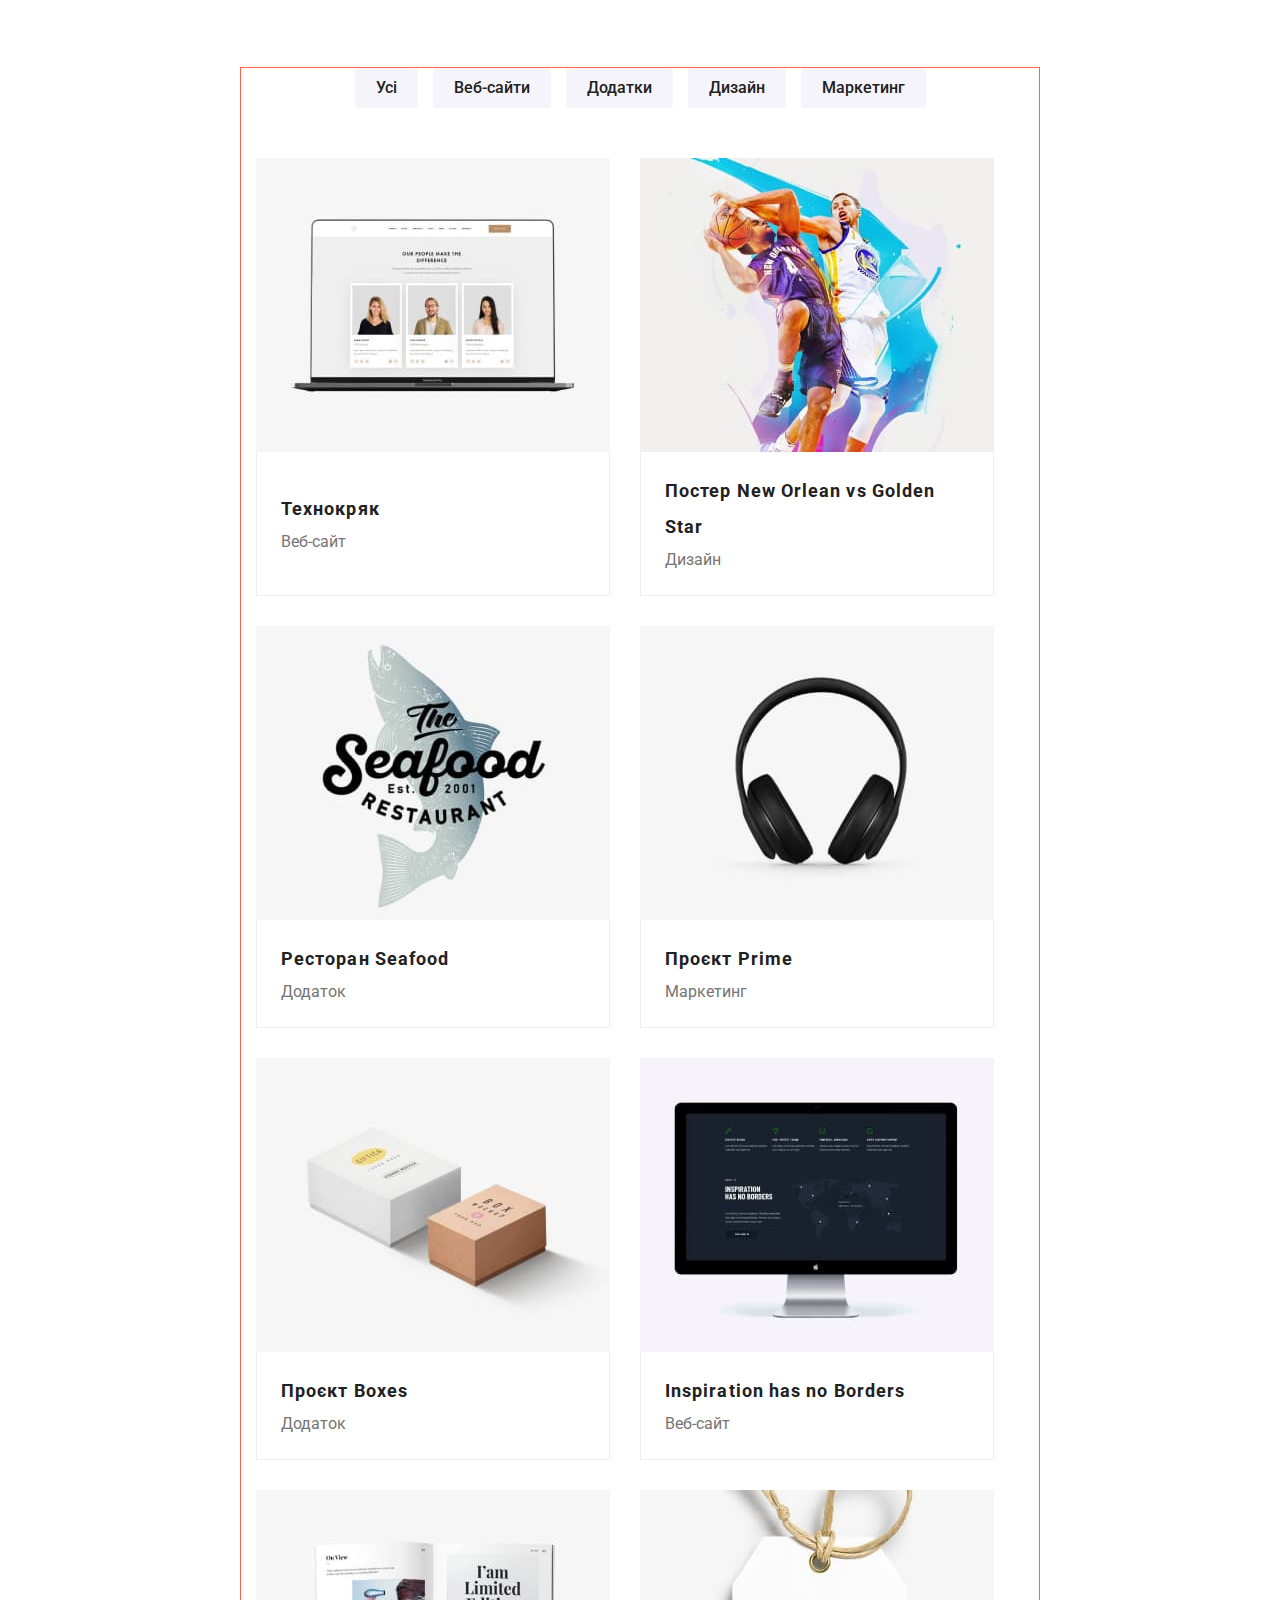
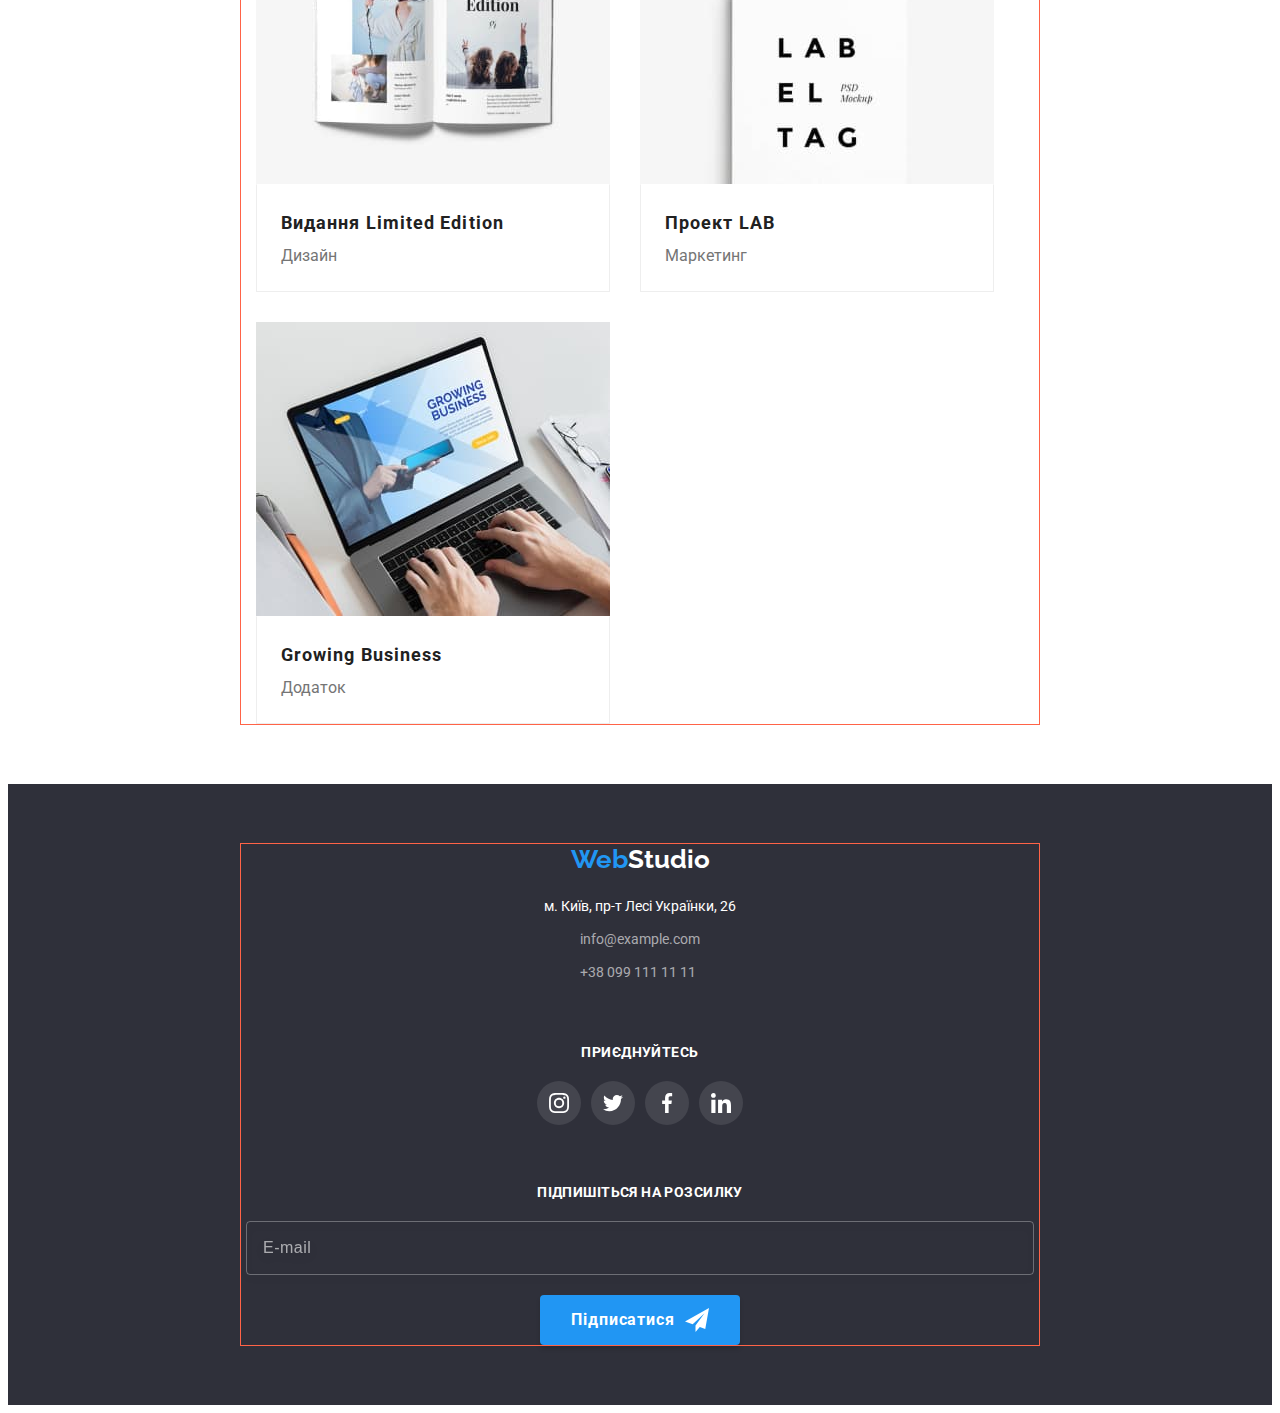
==== commit 826bfe7d: "make portfolio section tablet" ====
--- a/portfolio.html
+++ b/portfolio.html
@@ -87,20 +87,28 @@
             <li class="works-list-item">
               <a href="" class="works-link link">
                 <div class="portfolio-contain-action">
-						<source
-                  srcset="
-                    ./images/portfolio-1-1x.jpg 1x,
-                    ./images/portfolio-1-2x.jpg 2x
-                  "
-                  media="(max-width:767px)"
-                />
-                <img
-                    width="450"
-                    src="./images/portfolio-1-1x.jpg"
-                    alt="Технокряк"
-                    class="img img-portfolio"
-                  />
-              </picture>
+                  <picture>
+                    <source
+                      srcset="
+                        ./images/portfolio-tab-1-1x.jpg 1x,
+                        ./images/portfolio-tab-1-2x.jpg 2x
+                      "
+                      media="(min-width:768px)"
+                    />
+                    <source
+                      srcset="
+                        ./images/portfolio-1-1x.jpg 1x,
+                        ./images/portfolio-1-2x.jpg 2x
+                      "
+                      media="(max-width:767px)"
+                    />
+                    <img
+                      width="450"
+                      src="./images/portfolio-1-1x.jpg"
+                      alt="Технокряк"
+                      class="img img-portfolio"
+                    />
+                  </picture>
                   <p class="portfolio-subscribe">
                     Ресурс пропонує комплексні пропозиції з різним рівнем
                     функціоналу та сервісів. Все це дозволить відвідувачу
@@ -116,20 +124,28 @@
             <li class="works-list-item">
               <a href="" class="works-link link">
                 <div class="portfolio-contain-action">
-                  <source
-                  srcset="
-                    ./images/portfolio-2-1x.jpg 1x,
-                    ./images/portfolio-2-2x.jpg 2x
-                  "
-                  media="(max-width:767px)"
-                />
-                <img
-                    width="450"
-                    src="./images/portfolio-2-1x.jpg"
-                    alt="Постер New Orlean vs Golden Star"
-                    class="img img-portfolio"
-                  />
-              </picture>
+                  <picture>
+                    <source
+                      srcset="
+                        ./images/portfolio-tab-2-1x.jpg 1x,
+                        ./images/portfolio-tab-2-2x.jpg 2x
+                      "
+                      media="(min-width:768px)"
+                    />
+                    <source
+                      srcset="
+                        ./images/portfolio-2-1x.jpg 1x,
+                        ./images/portfolio-2-2x.jpg 2x
+                      "
+                      media="(max-width:767px)"
+                    />
+                    <img
+                      width="450"
+                      src="./images/portfolio-2-1x.jpg"
+                      alt="Постер New Orlean vs Golden Star"
+                      class="img img-portfolio"
+                    />
+                  </picture>
                   <p class="portfolio-subscribe">
                     Ресурс пропонує комплексні пропозиції з різним рівнем
                     функціоналу та сервісів. Все це дозволить відвідувачу
@@ -148,20 +164,28 @@
             <li class="works-list-item">
               <a href="" class="works-link link">
                 <div class="portfolio-contain-action">
-                  <source
-                  srcset="
-                    ./images/portfolio-3-1x.jpg 1x,
-                    ./images/portfolio-3-2x.jpg 2x
-                  "
-                  media="(max-width:767px)"
-                />
-                <img
-                    width="450"
-                    src="./images/portfolio-3-1x.jpg"
-                    alt="Ресторан Seafood"
-                    class="img img-portfolio"
-                  />
-              </picture>
+                  <picture>
+                    <source
+                      srcset="
+                        ./images/portfolio-tab-3-1x.jpg 1x,
+                        ./images/portfolio-tab-3-2x.jpg 2x
+                      "
+                      media="(min-width:768px)"
+                    />
+                    <source
+                      srcset="
+                        ./images/portfolio-3-1x.jpg 1x,
+                        ./images/portfolio-3-2x.jpg 2x
+                      "
+                      media="(max-width:767px)"
+                    />
+                    <img
+                      width="450"
+                      src="./images/portfolio-3-1x.jpg"
+                      alt="Ресторан Seafood"
+                      class="img img-portfolio"
+                    />
+                  </picture>
                   <p class="portfolio-subscribe">
                     Ресурс пропонує комплексні пропозиції з різним рівнем
                     функціоналу та сервісів. Все це дозволить відвідувачу
@@ -178,20 +202,28 @@
             <li class="works-list-item">
               <a href="" class="works-link link">
                 <div class="portfolio-contain-action">
-                  <source
-                  srcset="
-                    ./images/portfolio-4-1x.jpg 1x,
-                    ./images/portfolio-4-2x.jpg 2x
-                  "
-                  media="(max-width:767px)"
-                />
-                <img
-                    width="450"
-                    src="./images/portfolio-4-1x.jpg"
-                    alt="Проєкт Prime"
-                    class="img img-portfolio"
-                  />
-              </picture>
+                  <picture>
+                    <source
+                      srcset="
+                        ./images/portfolio-tab-4-1x.jpg 1x,
+                        ./images/portfolio-tab-4-2x.jpg 2x
+                      "
+                      media="(min-width:768px)"
+                    />
+                    <source
+                      srcset="
+                        ./images/portfolio-4-1x.jpg 1x,
+                        ./images/portfolio-4-2x.jpg 2x
+                      "
+                      media="(max-width:767px)"
+                    />
+                    <img
+                      width="450"
+                      src="./images/portfolio-4-1x.jpg"
+                      alt="Проєкт Prime"
+                      class="img img-portfolio"
+                    />
+                  </picture>
                   <p class="portfolio-subscribe">
                     Ресурс пропонує комплексні пропозиції з різним рівнем
                     функціоналу та сервісів. Все це дозволить відвідувачу
@@ -208,20 +240,28 @@
             <li class="works-list-item">
               <a href="" class="works-link link">
                 <div class="portfolio-contain-action">
-                  <source
-                  srcset="
-                    ./images/portfolio-5-1x.jpg 1x,
-                    ./images/portfolio-5-2x.jpg 2x
-                  "
-                  media="max-width:767px)"
-                />
-                <img
-                    width="450"
-                    src="./images/portfolio-5-1x.jpg"
-                    alt="Проєкт Boxes"
-                    class="img img-portfolio"
-                  />
-              </picture>
+                  <picture>
+                    <source
+                      srcset="
+                        ./images/portfolio-tab-5-1x.jpg 1x,
+                        ./images/portfolio-tab-5-2x.jpg 2x
+                      "
+                      media="(min-width:768px)"
+                    />
+                    <source
+                      srcset="
+                        ./images/portfolio-5-1x.jpg 1x,
+                        ./images/portfolio-5-2x.jpg 2x
+                      "
+                      media="(max-width:767px)"
+                    />
+                    <img
+                      width="450"
+                      src="./images/portfolio-5-1x.jpg"
+                      alt="Проєкт Boxes"
+                      class="img img-portfolio"
+                    />
+                  </picture>
                   <p class="portfolio-subscribe">
                     Ресурс пропонує комплексні пропозиції з різним рівнем
                     функціоналу та сервісів. Все це дозволить відвідувачу
@@ -238,20 +278,28 @@
             <li class="works-list-item">
               <a href="" class="works-link link">
                 <div class="portfolio-contain-action">
-						<source
-                  srcset="
-                    ./images/portfolio-6-1x.jpg 1x,
-                    ./images/portfolio-6-2x.jpg 2x
-                  "
-                  media="(max-width:767px)"
-                />
-                <img
-                    width="450"
-                    src="./images/portfolio-6-1x.jpg"
-                    alt="Inspiration has no borders"
-                    class="img img-portfolio"
-                  />
-              </picture>
+                  <picture>
+                    <source
+                      srcset="
+                        ./images/portfolio-tab-6-1x.jpg 1x,
+                        ./images/portfolio-tab-6-2x.jpg 2x
+                      "
+                      media="(min-width:768px)"
+                    />
+                    <source
+                      srcset="
+                        ./images/portfolio-6-1x.jpg 1x,
+                        ./images/portfolio-6-2x.jpg 2x
+                      "
+                      media="(max-width:767px)"
+                    />
+                    <img
+                      width="450"
+                      src="./images/portfolio-6-1x.jpg"
+                      alt="Inspiration has no borders"
+                      class="img img-portfolio"
+                    />
+                  </picture>
                   <p class="portfolio-subscribe">
                     Ресурс пропонує комплексні пропозиції з різним рівнем
                     функціоналу та сервісів. Все це дозволить відвідувачу
@@ -268,20 +316,28 @@
             <li class="works-list-item">
               <a href="" class="works-link link">
                 <div class="portfolio-contain-action">
-						<source
-                  srcset="
-                    ./images/portfolio-7-1x.jpg 1x,
-                    ./images/portfolio-7-2x.jpg 2x
-                  "
-                  media="(max-width:767px)"
-                />
-                <img
-                    width="450"
-                    src="./images/portfolio-7-1x.jpg"
-                    alt="Видання Limited Edition"
-                    class="img img-portfolio"
-                  />
-              </picture>
+                  <picture>
+                    <source
+                      srcset="
+                        ./images/portfolio-tab-7-1x.jpg 1x,
+                        ./images/portfolio-tab-7-2x.jpg 2x
+                      "
+                      media="(min-width:768px)"
+                    />
+                    <source
+                      srcset="
+                        ./images/portfolio-7-1x.jpg 1x,
+                        ./images/portfolio-7-2x.jpg 2x
+                      "
+                      media="(max-width:767px)"
+                    />
+                    <img
+                      width="450"
+                      src="./images/portfolio-7-1x.jpg"
+                      alt="Видання Limited Edition"
+                      class="img img-portfolio"
+                    />
+                  </picture>
                   <p class="portfolio-subscribe">
                     Ресурс пропонує комплексні пропозиції з різним рівнем
                     функціоналу та сервісів. Все це дозволить відвідувачу
@@ -298,20 +354,28 @@
             <li class="works-list-item">
               <a href="" class="works-link link">
                 <div class="portfolio-contain-action">
-                  <source
-                  srcset="
-                    ./images/portfolio-8-1x.jpg 1x,
-                    ./images/portfolio-8-2x.jpg 2x
-                  "
-                  media="(max-width:767px)"
-                />
-                <img
-                    width="450"
-                    src="./images/portfolio-8-1x.jpg"
-                    alt="Проект LAB"
-                    class="img img-portfolio"
-                  />
-              </picture>
+                  <picture>
+                    <source
+                      srcset="
+                        ./images/portfolio-tab-8-1x.jpg 1x,
+                        ./images/portfolio-tab-8-2x.jpg 2x
+                      "
+                      media="(min-width:768px)"
+                    />
+                    <source
+                      srcset="
+                        ./images/portfolio-8-1x.jpg 1x,
+                        ./images/portfolio-8-2x.jpg 2x
+                      "
+                      media="(max-width:767px)"
+                    />
+                    <img
+                      width="450"
+                      src="./images/portfolio-8-1x.jpg"
+                      alt="Проект LAB"
+                      class="img img-portfolio"
+                    />
+                  </picture>
                   <p class="portfolio-subscribe">
                     Ресурс пропонує комплексні пропозиції з різним рівнем
                     функціоналу та сервісів. Все це дозволить відвідувачу
@@ -328,20 +392,28 @@
             <li class="works-list-item">
               <a href="" class="works-link link">
                 <div class="portfolio-contain-action">
-                  <source
-                  srcset="
-                    ./images/portfolio-9-1x.jpg 1x,
-                    ./images/portfolio-9-2x.jpg 2x
-                  "
-                  media="(max-width:767px)"
-                />
-                <img
-                    width="450"
-                    src="./images/portfolio-9-1x.jpg"
-                    alt="Growing Business"
-                    class="img img-portfolio"
-                  />
-              </picture>
+                  <picture>
+                    <source
+                      srcset="
+                        ./images/portfolio-tab-9-1x.jpg 1x,
+                        ./images/portfolio-tab-9-2x.jpg 2x
+                      "
+                      media="(min-width:768px)"
+                    />
+                    <source
+                      srcset="
+                        ./images/portfolio-9-1x.jpg 1x,
+                        ./images/portfolio-9-2x.jpg 2x
+                      "
+                      media="(max-width:767px)"
+                    />
+                    <img
+                      width="450"
+                      src="./images/portfolio-9-1x.jpg"
+                      alt="Growing Business"
+                      class="img img-portfolio"
+                    />
+                  </picture>
                   <p class="portfolio-subscribe">
                     Ресурс пропонує комплексні пропозиції з різним рівнем
                     функціоналу та сервісів. Все це дозволить відвідувачу
--- a/css/main.min.css
+++ b/css/main.min.css
@@ -1 +1 @@
-body{color:#757575;font-family:"Roboto",sans-serif}.list{list-style:none}.link{text-decoration:none;color:inherit}.img{display:block}.btn{cursor:pointer;font-family:inherit;border:1px solid rgba(0,0,0,0)}p,h1,h2,h3,h4,h5,h6{margin:0}ul{margin:0;padding:0}.visually-hidden{position:absolute;white-space:nowrap;width:1px;height:1px;overflow:hidden;border:0;padding:0;clip:rect(0 0 0 0);-webkit-clip-path:inset(50%);clip-path:inset(50%);margin:-1px}.container{margin:0 auto;padding-left:15px;padding-right:15px;outline:1px solid tomato}@media screen and (min-width: 480px){.container{width:448px}}@media screen and (min-width: 768px){.container{width:768px}}.section{padding-top:60px;padding-bottom:60px}.header-link.current{position:relative;color:#2196f3}.logo-header{color:#000;font-family:"Raleway",sans-serif;font-weight:700;font-size:24px;line-height:1.16;letter-spacing:.03em}.logo-blue{color:#2196f3}.header-link{color:#212121;padding-top:32px;padding-bottom:32px}.header-link:hover,.header-link:focus{color:#2196f3}.header-contact-list-item,.header-link{display:-webkit-box;display:-ms-flexbox;display:flex;-webkit-box-align:center;-ms-flex-align:center;align-items:center;fill:currentColor;font-weight:500;font-size:14px;line-height:1.14;letter-spacing:.02em;-webkit-transition:color 250ms cubic-bezier(0.4, 0, 0.2, 1);transition:color 250ms cubic-bezier(0.4, 0, 0.2, 1)}.header-contact-list-item:hover,.header-contact-list-item:focus{color:#2196f3}.contacts-icon{margin-right:10px}.header{padding-top:6px;padding-bottom:6px}.header-nav{display:-webkit-box;display:-ms-flexbox;display:flex;margin-left:93px}.header-nav-item:not(:last-child){margin-right:50px}.header-contacts{display:-webkit-box;display:-ms-flexbox;display:flex;margin-left:auto}.header-contacts-item:not(:last-child){margin-right:50px}.header-container{display:-webkit-box;display:-ms-flexbox;display:flex;-webkit-box-align:center;-ms-flex-align:center;align-items:center}.header-portfolio{border-bottom:1px solid #ececec}.header-link.current::after{content:"";position:absolute;bottom:0;width:100%;height:4px;background:#2196f3;border-radius:2px}.main-nav{display:none}@media screen and (min-width: 768px){.main-nav{display:block}.menu-button{display:none}}.menu-button{margin-left:auto;background-color:rgba(0,0,0,0)}.hero-section{background-color:#2f303a;padding-top:118px;padding-bottom:118px;max-width:480px;margin-left:auto;margin-right:auto;background-image:-webkit-gradient(linear, left top, left bottom, from(rgba(47, 48, 58, 0.4)), to(rgba(47, 48, 58, 0.4))),url(../images/hero-mob-1x.jpg);background-image:linear-gradient(rgba(47, 48, 58, 0.4), rgba(47, 48, 58, 0.4)),url(../images/hero-mob-1x.jpg);background-repeat:no-repeat;background-size:cover;background-position:center;-webkit-box-flex:1;-ms-flex-positive:1;flex-grow:1}@media(min-device-pixel-ratio: 2),(-webkit-min-device-pixel-ratio: 2),(min-resolution: 192dpi),(min-resolution: 2dppx){.hero-section{background-image:-webkit-gradient(linear, left top, left bottom, from(rgba(47, 48, 58, 0.4)), to(rgba(47, 48, 58, 0.4))),url(../images/hero-mob-2x.jpg);background-image:linear-gradient(rgba(47, 48, 58, 0.4), rgba(47, 48, 58, 0.4)),url(../images/hero-mob-2x.jpg)}}.hero-section__title{color:#fff;text-align:center;max-width:360px;margin:0 auto;font-weight:900;font-size:26px;line-height:1.62;text-align:center;letter-spacing:.06em;text-transform:uppercase}.hero-section__btn{display:block;color:#fff;background-color:#2196f3;border-radius:4px;max-width:200px;margin:0 auto;margin-top:30px;padding:10px;font-weight:700;font-size:16px;line-height:1.88;letter-spacing:.06em;-webkit-transition:background-color 250ms cubic-bezier(0.4, 0, 0.2, 1);transition:background-color 250ms cubic-bezier(0.4, 0, 0.2, 1)}.hero-section__btn:hover,.hero-section__btn:focus{background-color:#188ce8}.benefits__title{color:#212121;text-align:center;font-weight:700;font-size:14px;line-height:1.14;text-transform:uppercase}.benefits__caption{font-size:14px;line-height:1.71;margin-top:10px}.benefits__list{display:-webkit-box;display:-ms-flexbox;display:flex;-webkit-box-orient:vertical;-webkit-box-direction:normal;-ms-flex-direction:column;flex-direction:column;gap:30px}@media screen and (min-width: 768px){.benefits__list{-webkit-box-orient:horizontal;-webkit-box-direction:normal;-ms-flex-direction:row;flex-direction:row;-ms-flex-wrap:wrap;flex-wrap:wrap}}.benefits__item{width:100%}@media screen and (min-width: 768px){.benefits__item{width:calc((100% - 30px)/2)}}.benefits__icon-bg{display:-webkit-box;display:-ms-flexbox;display:flex;-webkit-box-align:center;-ms-flex-align:center;align-items:center;-webkit-box-pack:center;-ms-flex-pack:center;justify-content:center;width:100%;height:120px;background-color:#f5f4fa;margin-bottom:30px}.work{padding-top:0px}.work__list{margin-top:50px;-webkit-column-gap:30px;-moz-column-gap:30px;column-gap:30px;display:-webkit-box;display:-ms-flexbox;display:flex}.work__item{width:calc((100% - 60px)/3)}.work__subscribe{font-weight:700;font-size:14px;line-height:1.14;text-align:center;letter-spacing:.03em;text-transform:uppercase;color:#fff}.work__subscribe-wrap{position:relative}.work__subscribe-bg{position:absolute;bottom:0;width:100%;height:70px;background-color:rgba(47,48,58,.8);display:-webkit-box;display:-ms-flexbox;display:flex;-webkit-box-pack:center;-ms-flex-pack:center;justify-content:center;-webkit-box-align:center;-ms-flex-align:center;align-items:center}.work__title{color:#212121;font-weight:700;font-size:36px;line-height:1.16;text-align:center}.team-section-title{color:#212121;font-weight:700;font-size:28px;line-height:.84;text-align:center;letter-spacing:.03em}.team-section{background-color:#f5f4fa}.team-item-title{color:#212121;font-weight:500;font-size:16px;line-height:1.18;text-align:center}.team-item-caption{margin-top:10px;font-size:16px;line-height:1.18;text-align:center}.team-list{margin-top:30px;display:-webkit-box;display:-ms-flexbox;display:flex;-webkit-box-orient:vertical;-webkit-box-direction:normal;-ms-flex-direction:column;flex-direction:column;gap:30px}@media screen and (min-width: 768px){.team-list{-webkit-box-orient:horizontal;-webkit-box-direction:normal;-ms-flex-direction:row;flex-direction:row;-ms-flex-wrap:wrap;flex-wrap:wrap}}.team-caption-block{padding-top:30px;padding-bottom:30px}.team-item{width:100%;background-color:#fff;-webkit-box-shadow:0px 1px 3px rgba(0,0,0,.12),0px 1px 1px rgba(0,0,0,.14),0px 2px 1px rgba(0,0,0,.2);box-shadow:0px 1px 3px rgba(0,0,0,.12),0px 1px 1px rgba(0,0,0,.14),0px 2px 1px rgba(0,0,0,.2);border-radius:0px 0px 4px 4px}@media screen and (min-width: 768px){.team-item{width:calc((100% - 30px)/2)}}.img-team{width:100%}.footer{background-color:#2f303a;padding-top:60px;padding-bottom:60px}.logo-footer{color:#fff;font-family:"Raleway",sans-serif;font-weight:700;font-size:26px;line-height:1.19;display:inherit;text-align:center}.address{font-style:normal;display:-webkit-box;display:-ms-flexbox;display:flex;-webkit-box-orient:vertical;-webkit-box-direction:normal;-ms-flex-direction:column;flex-direction:column;-webkit-box-align:center;-ms-flex-align:center;align-items:center}.address-city{color:#fff;font-size:14px;line-height:1.71;margin-top:20px}.address-mail,.address-phone{color:rgba(255,255,255,.6);margin-top:9px;font-size:14px;line-height:1.71;-webkit-transition:color 250ms cubic-bezier(0.4, 0, 0.2, 1);transition:color 250ms cubic-bezier(0.4, 0, 0.2, 1)}.address-mail:hover,.address-phone:hover,.address-mail:focus,.address-phone:focus{color:#2196f3}.footer-field{display:-webkit-box;display:-ms-flexbox;display:flex;-webkit-box-align:center;-ms-flex-align:center;align-items:center;-webkit-box-orient:vertical;-webkit-box-direction:normal;-ms-flex-direction:column;flex-direction:column;margin-top:20px}.input-footer{background-color:rgba(0,0,0,0);outline:none;width:100%;height:50px;padding-left:16px;border:1px solid rgba(255,255,255,.3);-webkit-filter:drop-shadow(0px 4px 4px rgba(0, 0, 0, 0.15));filter:drop-shadow(0px 4px 4px rgba(0, 0, 0, 0.15));border-radius:4px;font-weight:400;font-size:16px;line-height:1.25;letter-spacing:.03em;color:rgba(255,255,255,.6)}.input-footer::-webkit-input-placeholder{font-weight:400;font-size:16px;line-height:1.25;letter-spacing:.03em;color:rgba(255,255,255,.6)}.input-footer::-moz-placeholder{font-weight:400;font-size:16px;line-height:1.25;letter-spacing:.03em;color:rgba(255,255,255,.6)}.input-footer:-ms-input-placeholder{font-weight:400;font-size:16px;line-height:1.25;letter-spacing:.03em;color:rgba(255,255,255,.6)}.input-footer::-ms-input-placeholder{font-weight:400;font-size:16px;line-height:1.25;letter-spacing:.03em;color:rgba(255,255,255,.6)}.input-footer::placeholder{font-weight:400;font-size:16px;line-height:1.25;letter-spacing:.03em;color:rgba(255,255,255,.6)}.btn-footer{display:-webkit-box;display:-ms-flexbox;display:flex;-webkit-box-align:center;-ms-flex-align:center;align-items:center;-webkit-box-pack:center;-ms-flex-pack:center;justify-content:center;margin-top:20px;width:200px;height:50px;background:#2196f3;-webkit-box-shadow:0px 4px 4px rgba(0,0,0,.15);box-shadow:0px 4px 4px rgba(0,0,0,.15);border-radius:4px;font-weight:700;font-size:16px;line-height:1.88;letter-spacing:.06em;color:#fff;-webkit-transition:background-color 250ms cubic-bezier(0.4, 0, 0.2, 1),-webkit-box-shadow 250ms cubic-bezier(0.4, 0, 0.2, 1);transition:background-color 250ms cubic-bezier(0.4, 0, 0.2, 1),-webkit-box-shadow 250ms cubic-bezier(0.4, 0, 0.2, 1);transition:background-color 250ms cubic-bezier(0.4, 0, 0.2, 1),box-shadow 250ms cubic-bezier(0.4, 0, 0.2, 1);transition:background-color 250ms cubic-bezier(0.4, 0, 0.2, 1),box-shadow 250ms cubic-bezier(0.4, 0, 0.2, 1),-webkit-box-shadow 250ms cubic-bezier(0.4, 0, 0.2, 1)}.btn-footer:hover{background-color:#0c71c4;-webkit-box-shadow:0px 6px 6px rgba(0,0,0,.15);box-shadow:0px 6px 6px rgba(0,0,0,.15)}.btn-icon-footer{margin-left:10px}.footer-content{display:-webkit-box;display:-ms-flexbox;display:flex;-webkit-box-orient:vertical;-webkit-box-direction:normal;-ms-flex-direction:column;flex-direction:column;-webkit-box-align:center;-ms-flex-align:center;align-items:center}.form-footer{margin-top:60px;width:100%}.portfolio-btn{color:#212121;background-color:#f5f4fa;border-radius:4px;font-weight:500;font-size:16px;line-height:1.62;text-align:center;padding:6px 20px;-webkit-transition:color 250ms cubic-bezier(0.4, 0, 0.2, 1),background-color 250ms cubic-bezier(0.4, 0, 0.2, 1);transition:color 250ms cubic-bezier(0.4, 0, 0.2, 1),background-color 250ms cubic-bezier(0.4, 0, 0.2, 1)}.portfolio-btn:hover,.portfolio-btn:focus{color:#fff;background-color:#2196f3}.works-item-title{color:#212121;font-weight:700;font-size:18px;line-height:2;letter-spacing:.06em}.works-item-caption{font-size:16px;line-height:1.88}.portfolio-nav-list{display:-webkit-box;display:-ms-flexbox;display:flex;-ms-flex-wrap:wrap;flex-wrap:wrap;max-width:326px;row-gap:8px;-webkit-column-gap:15px;-moz-column-gap:15px;column-gap:15px}.portfolio-list-item{-webkit-transition:-webkit-box-shadow 250ms cubic-bezier(0.4, 0, 0.2, 1);transition:-webkit-box-shadow 250ms cubic-bezier(0.4, 0, 0.2, 1);transition:box-shadow 250ms cubic-bezier(0.4, 0, 0.2, 1);transition:box-shadow 250ms cubic-bezier(0.4, 0, 0.2, 1), -webkit-box-shadow 250ms cubic-bezier(0.4, 0, 0.2, 1)}.portfolio-list-item:hover,.portfolio-list-item:focus{-webkit-box-shadow:0px 3px 1px rgba(0,0,0,.1),0px 1px 2px rgba(0,0,0,.08),0px 2px 2px rgba(0,0,0,.12);box-shadow:0px 3px 1px rgba(0,0,0,.1),0px 1px 2px rgba(0,0,0,.08),0px 2px 2px rgba(0,0,0,.12);border-radius:4px}.portfolio-works-list{margin-top:50px;display:-webkit-box;display:-ms-flexbox;display:flex;-ms-flex-wrap:wrap;flex-wrap:wrap;gap:30px}.portfolio-caption-block{padding:20px 24px;border:1px solid #eee;border-top:1px solid rgba(0,0,0,0)}.portfolio-contain-action{position:relative;overflow:hidden}.portfolio-subscribe{position:absolute;top:0;left:0;height:100%;padding:77px 24px;background-color:rgba(33,150,243,.9);font-weight:400;font-size:18px;line-height:1.56;letter-spacing:.03em;color:#fff;-webkit-transform:translateY(100%);transform:translateY(100%);-webkit-transition:-webkit-transform 250ms cubic-bezier(0.4, 0, 0.2, 1);transition:-webkit-transform 250ms cubic-bezier(0.4, 0, 0.2, 1);transition:transform 250ms cubic-bezier(0.4, 0, 0.2, 1);transition:transform 250ms cubic-bezier(0.4, 0, 0.2, 1), -webkit-transform 250ms cubic-bezier(0.4, 0, 0.2, 1)}.works-list-item:hover .portfolio-subscribe{-webkit-transform:translateY(0);transform:translateY(0)}.works-link{display:block;-webkit-transition:-webkit-box-shadow 250ms cubic-bezier(0.4, 0, 0.2, 1);transition:-webkit-box-shadow 250ms cubic-bezier(0.4, 0, 0.2, 1);transition:box-shadow 250ms cubic-bezier(0.4, 0, 0.2, 1);transition:box-shadow 250ms cubic-bezier(0.4, 0, 0.2, 1), -webkit-box-shadow 250ms cubic-bezier(0.4, 0, 0.2, 1)}.works-link:hover,.works-link:focus{-webkit-box-shadow:0px 1px 1px rgba(0,0,0,.12),0px 4px 4px rgba(0,0,0,.06),1px 4px 6px rgba(0,0,0,.16);box-shadow:0px 1px 1px rgba(0,0,0,.12),0px 4px 4px rgba(0,0,0,.06),1px 4px 6px rgba(0,0,0,.16)}.img-portfolio{max-width:100%}.address-block-link{display:-webkit-box;display:-ms-flexbox;display:flex;-webkit-box-orient:vertical;-webkit-box-direction:normal;-ms-flex-direction:column;flex-direction:column}.costumers-title{text-align:center;font-weight:700;font-size:28px;line-height:1.17;text-align:center;letter-spacing:.03em;color:#212121}.costumers-list{display:-webkit-box;display:-ms-flexbox;display:flex;gap:30px;-ms-flex-wrap:wrap;flex-wrap:wrap;margin-top:30px}.costumers-link{color:#afb1b8;display:-webkit-box;display:-ms-flexbox;display:flex;-webkit-box-align:center;-ms-flex-align:center;align-items:center;-webkit-box-pack:center;-ms-flex-pack:center;justify-content:center;width:100%;height:92px;border:1px solid #afb1b8;border-radius:4px;-webkit-transition:border-color 250ms cubic-bezier(0.4, 0, 0.2, 1),color 250ms cubic-bezier(0.4, 0, 0.2, 1);transition:border-color 250ms cubic-bezier(0.4, 0, 0.2, 1),color 250ms cubic-bezier(0.4, 0, 0.2, 1)}.costumers-link:hover,.costumers-link:focus{border-color:#2196f3;color:#2196f3}.costumers-item{width:calc((100% - 30px)/2)}@media screen and (min-width: 768px){.costumers-item{width:calc((100% - 60px)/3)}}.costumers-icon{fill:currentColor}.icon-soc-list{display:-webkit-box;display:-ms-flexbox;display:flex;-webkit-box-pack:center;-ms-flex-pack:center;justify-content:center;gap:10px;margin-top:16px}.soc-link{display:-webkit-box;display:-ms-flexbox;display:flex;-webkit-box-align:center;-ms-flex-align:center;align-items:center;-webkit-box-pack:center;-ms-flex-pack:center;justify-content:center;width:44px;height:44px;border-radius:50%;fill:#afb1b8;-webkit-transition:background-color 250ms cubic-bezier(0.4, 0, 0.2, 1),fill 250ms cubic-bezier(0.4, 0, 0.2, 1);transition:background-color 250ms cubic-bezier(0.4, 0, 0.2, 1),fill 250ms cubic-bezier(0.4, 0, 0.2, 1)}.soc-link:hover,.soc-link:focus{background-color:#2196f3;fill:#fff}.icon-soc-list-footer{display:-webkit-box;display:-ms-flexbox;display:flex;gap:10px;margin-top:20px}.container.footer-content{display:-webkit-box;display:-ms-flexbox;display:flex}.soc-footer-title{font-family:"Roboto";font-style:normal;font-weight:700;font-size:14px;line-height:1.14;letter-spacing:.03em;text-transform:uppercase;text-align:center;color:#fff}.soc-footer{margin-top:60px}.footer-address{width:231px}.soc-link.footer-soc{background-color:rgba(255,255,255,.1);fill:#fff;-webkit-transition:background-color 250ms cubic-bezier(0.4, 0, 0.2, 1);transition:background-color 250ms cubic-bezier(0.4, 0, 0.2, 1)}.soc-link.footer-soc:hover,.soc-link.footer-soc:focus{background-color:#2196f3}.backdrop{width:100%;height:100%;position:fixed;top:0;background-color:rgba(0,0,0,.2);-webkit-transition:opacity 500ms linear,visibility 500ms linear;transition:opacity 500ms linear,visibility 500ms linear}.modal{position:absolute;top:50%;left:50%;-webkit-transform:translate(-50%, -50%) scale(1);transform:translate(-50%, -50%) scale(1);-webkit-transition:-webkit-transform 500ms linear;transition:-webkit-transform 500ms linear;transition:transform 500ms linear;transition:transform 500ms linear, -webkit-transform 500ms linear;width:100%;min-height:100%;padding:40px;background-color:#fff;-webkit-box-shadow:0px 1px 3px rgba(0,0,0,.12),0px 1px 1px rgba(0,0,0,.14),0px 2px 1px rgba(0,0,0,.2);box-shadow:0px 1px 3px rgba(0,0,0,.12),0px 1px 1px rgba(0,0,0,.14),0px 2px 1px rgba(0,0,0,.2);border-radius:4px}@media screen and (min-width: 480px){.modal{width:450px;min-height:581px}}.modal-close{position:absolute;display:-webkit-box;display:-ms-flexbox;display:flex;-webkit-box-align:center;-ms-flex-align:center;align-items:center;-webkit-box-pack:center;-ms-flex-pack:center;justify-content:center;top:8px;right:8px;width:30px;height:30px;border-radius:50%;background-color:#fff;border:1px solid rgba(0,0,0,.1);-webkit-transition:background-color 250ms cubic-bezier(0.4, 0, 0.2, 1);transition:background-color 250ms cubic-bezier(0.4, 0, 0.2, 1)}.close-icon-svg{-webkit-transition:fill 250ms cubic-bezier(0.4, 0, 0.2, 1),-webkit-transform 250ms cubic-bezier(0.4, 0, 0.2, 1);transition:fill 250ms cubic-bezier(0.4, 0, 0.2, 1),-webkit-transform 250ms cubic-bezier(0.4, 0, 0.2, 1);transition:transform 250ms cubic-bezier(0.4, 0, 0.2, 1),fill 250ms cubic-bezier(0.4, 0, 0.2, 1);transition:transform 250ms cubic-bezier(0.4, 0, 0.2, 1),fill 250ms cubic-bezier(0.4, 0, 0.2, 1),-webkit-transform 250ms cubic-bezier(0.4, 0, 0.2, 1)}.modal-close:hover .close-icon-svg{-webkit-transform:rotate(360deg);transform:rotate(360deg);fill:#2196f3}.modal-close:hover{background-color:rgba(226,220,220,.829)}.is-hidden{opacity:0;visibility:hidden;pointer-events:none}.backdrop.is-hidden .modal{-webkit-transform:translate(-50%, -50%) scale(0);transform:translate(-50%, -50%) scale(0)}.modal-title{text-align:center;margin-bottom:12px;font-weight:700;font-size:20px;line-height:1.15;text-align:center;letter-spacing:.03em;color:#212121}.input-form{display:block;width:100%;height:40px;border:1px solid rgba(33,33,33,.2);border-radius:4px;padding-left:42px;outline:none;cursor:pointer;-webkit-transition:border-color 250ms cubic-bezier(0.4, 0, 0.2, 1);transition:border-color 250ms cubic-bezier(0.4, 0, 0.2, 1)}.input-form:hover,.input-form:focus{border-color:#2196f3}.input-title{display:block;margin-bottom:4px;font-weight:400;font-size:12px;line-height:1.16;letter-spacing:.01em;color:#757575}.form-field{margin-bottom:10px}.form-field-comment{margin-bottom:20px}.form-field-politic{margin-bottom:30px}.input-comment{resize:none;height:120px;padding:12px 16px}.input-comment::-webkit-input-placeholder{font-weight:400;font-size:12px;line-height:1.16;letter-spacing:.01em;color:rgba(117,117,117,.5)}.input-comment::-moz-placeholder{font-weight:400;font-size:12px;line-height:1.16;letter-spacing:.01em;color:rgba(117,117,117,.5)}.input-comment:-ms-input-placeholder{font-weight:400;font-size:12px;line-height:1.16;letter-spacing:.01em;color:rgba(117,117,117,.5)}.input-comment::-ms-input-placeholder{font-weight:400;font-size:12px;line-height:1.16;letter-spacing:.01em;color:rgba(117,117,117,.5)}.input-comment::placeholder{font-weight:400;font-size:12px;line-height:1.16;letter-spacing:.01em;color:rgba(117,117,117,.5)}.icon-container{position:relative}.icon-input{position:absolute;top:50%;left:12px;-webkit-transform:translateY(-50%);transform:translateY(-50%);-webkit-transition:fill 250ms cubic-bezier(0.4, 0, 0.2, 1);transition:fill 250ms cubic-bezier(0.4, 0, 0.2, 1)}.politic-title{font-weight:400;font-size:14px;line-height:1.71;letter-spacing:.03em;color:#757575}.politic-link{border-bottom:1px solid #2196f3;color:#2196f3}.form-field-politic{display:-webkit-box;display:-ms-flexbox;display:flex;-webkit-box-align:center;-ms-flex-align:center;align-items:center;-webkit-box-pack:center;-ms-flex-pack:center;justify-content:center}.icon-politic{border:2px solid #212121;border-radius:4px;margin-right:7px;cursor:pointer;-webkit-transition:background-color 250ms cubic-bezier(0.4, 0, 0.2, 1),border-color 250ms cubic-bezier(0.4, 0, 0.2, 1);transition:background-color 250ms cubic-bezier(0.4, 0, 0.2, 1),border-color 250ms cubic-bezier(0.4, 0, 0.2, 1)}.politic-title{display:-webkit-box;display:-ms-flexbox;display:flex;-webkit-box-align:center;-ms-flex-align:center;align-items:center}.checkbox-politic:checked+.politic-title>.icon-politic{background-color:#2196f3;border-color:#2196f3}.input-form:hover+.icon-input,.input-form:focus+.icon-input{fill:#2196f3}.form-button{display:-webkit-box;display:-ms-flexbox;display:flex;-webkit-box-align:center;-ms-flex-align:center;align-items:center;text-align:center;margin-left:auto;margin-right:auto;background-color:#188ce8;-webkit-box-shadow:0px 4px 4px rgba(0,0,0,.15);box-shadow:0px 4px 4px rgba(0,0,0,.15);border-radius:4px;font-weight:700;font-size:16px;line-height:1.88;letter-spacing:.06em;color:#fff;padding:10px 52px;-webkit-transition:background-color 250ms cubic-bezier(0.4, 0, 0.2, 1),-webkit-box-shadow 250ms cubic-bezier(0.4, 0, 0.2, 1);transition:background-color 250ms cubic-bezier(0.4, 0, 0.2, 1),-webkit-box-shadow 250ms cubic-bezier(0.4, 0, 0.2, 1);transition:background-color 250ms cubic-bezier(0.4, 0, 0.2, 1),box-shadow 250ms cubic-bezier(0.4, 0, 0.2, 1);transition:background-color 250ms cubic-bezier(0.4, 0, 0.2, 1),box-shadow 250ms cubic-bezier(0.4, 0, 0.2, 1),-webkit-box-shadow 250ms cubic-bezier(0.4, 0, 0.2, 1)}.form-button:hover,.form-button:focus{background-color:#1f7fce;-webkit-box-shadow:0px 6px 6px rgba(0,0,0,.15);box-shadow:0px 6px 6px rgba(0,0,0,.15)}/*# sourceMappingURL=main.min.css.map */+body{color:#757575;font-family:"Roboto",sans-serif}.list{list-style:none}.link{text-decoration:none;color:inherit}.img{display:block}.btn{cursor:pointer;font-family:inherit;border:1px solid rgba(0,0,0,0)}p,h1,h2,h3,h4,h5,h6{margin:0}ul{margin:0;padding:0}.visually-hidden{position:absolute;white-space:nowrap;width:1px;height:1px;overflow:hidden;border:0;padding:0;clip:rect(0 0 0 0);-webkit-clip-path:inset(50%);clip-path:inset(50%);margin:-1px}.container{margin:0 auto;padding-left:15px;padding-right:15px;outline:1px solid tomato}@media screen and (min-width: 480px){.container{width:448px}}@media screen and (min-width: 768px){.container{width:768px}}.section{padding-top:60px;padding-bottom:60px}.header-link.current{position:relative;color:#2196f3}.logo-header{color:#000;font-family:"Raleway",sans-serif;font-weight:700;font-size:24px;line-height:1.16;letter-spacing:.03em}.logo-blue{color:#2196f3}.header-link{color:#212121;padding-top:32px;padding-bottom:32px}.header-link:hover,.header-link:focus{color:#2196f3}.header-contact-list-item,.header-link{display:-webkit-box;display:-ms-flexbox;display:flex;-webkit-box-align:center;-ms-flex-align:center;align-items:center;fill:currentColor;font-weight:500;font-size:14px;line-height:1.14;letter-spacing:.02em;-webkit-transition:color 250ms cubic-bezier(0.4, 0, 0.2, 1);transition:color 250ms cubic-bezier(0.4, 0, 0.2, 1)}.header-contact-list-item:hover,.header-contact-list-item:focus{color:#2196f3}.contacts-icon{margin-right:10px}.header{padding-top:6px;padding-bottom:6px}.header-nav{display:-webkit-box;display:-ms-flexbox;display:flex;margin-left:93px}.header-nav-item:not(:last-child){margin-right:50px}.header-contacts{display:-webkit-box;display:-ms-flexbox;display:flex;margin-left:auto}.header-contacts-item:not(:last-child){margin-right:50px}.header-container{display:-webkit-box;display:-ms-flexbox;display:flex;-webkit-box-align:center;-ms-flex-align:center;align-items:center}.header-portfolio{border-bottom:1px solid #ececec}.header-link.current::after{content:"";position:absolute;bottom:0;width:100%;height:4px;background:#2196f3;border-radius:2px}.main-nav{display:none}@media screen and (min-width: 768px){.main-nav{display:block}.menu-button{display:none}}.menu-button{margin-left:auto;background-color:rgba(0,0,0,0)}.hero-section{background-color:#2f303a;padding-top:118px;padding-bottom:118px;max-width:480px;margin-left:auto;margin-right:auto;background-image:-webkit-gradient(linear, left top, left bottom, from(rgba(47, 48, 58, 0.4)), to(rgba(47, 48, 58, 0.4))),url(../images/hero-mob-1x.jpg);background-image:linear-gradient(rgba(47, 48, 58, 0.4), rgba(47, 48, 58, 0.4)),url(../images/hero-mob-1x.jpg);background-repeat:no-repeat;background-size:cover;background-position:center;-webkit-box-flex:1;-ms-flex-positive:1;flex-grow:1}@media(min-device-pixel-ratio: 2),(-webkit-min-device-pixel-ratio: 2),(min-resolution: 192dpi),(min-resolution: 2dppx){.hero-section{background-image:-webkit-gradient(linear, left top, left bottom, from(rgba(47, 48, 58, 0.4)), to(rgba(47, 48, 58, 0.4))),url(../images/hero-mob-2x.jpg);background-image:linear-gradient(rgba(47, 48, 58, 0.4), rgba(47, 48, 58, 0.4)),url(../images/hero-mob-2x.jpg)}}@media screen and (min-width: 768px){.hero-section{width:768px;max-width:768px;background-image:-webkit-gradient(linear, left top, left bottom, from(rgba(47, 48, 58, 0.4)), to(rgba(47, 48, 58, 0.4))),url(../images/hero-tab-1x.jpg);background-image:linear-gradient(rgba(47, 48, 58, 0.4), rgba(47, 48, 58, 0.4)),url(../images/hero-tab-1x.jpg);background-repeat:no-repeat;background-size:cover;background-position:center;-webkit-box-flex:1;-ms-flex-positive:1;flex-grow:1}}@media screen and (min-width: 768px)and (min-device-pixel-ratio: 2),screen and (min-width: 768px)and (-webkit-min-device-pixel-ratio: 2),screen and (min-width: 768px)and (min-resolution: 192dpi),screen and (min-width: 768px)and (min-resolution: 2dppx){.hero-section{background-image:-webkit-gradient(linear, left top, left bottom, from(rgba(47, 48, 58, 0.4)), to(rgba(47, 48, 58, 0.4))),url(../images/hero-tab-2x.jpg);background-image:linear-gradient(rgba(47, 48, 58, 0.4), rgba(47, 48, 58, 0.4)),url(../images/hero-tab-2x.jpg)}}.hero-section__title{color:#fff;text-align:center;max-width:360px;margin:0 auto;font-weight:900;font-size:26px;line-height:1.62;text-align:center;letter-spacing:.06em;text-transform:uppercase}.hero-section__btn{display:block;color:#fff;background-color:#2196f3;border-radius:4px;max-width:200px;margin:0 auto;margin-top:30px;padding:10px;font-weight:700;font-size:16px;line-height:1.88;letter-spacing:.06em;-webkit-transition:background-color 250ms cubic-bezier(0.4, 0, 0.2, 1);transition:background-color 250ms cubic-bezier(0.4, 0, 0.2, 1)}.hero-section__btn:hover,.hero-section__btn:focus{background-color:#188ce8}.benefits__title{color:#212121;text-align:center;font-weight:700;font-size:14px;line-height:1.14;text-transform:uppercase}.benefits__caption{font-size:14px;line-height:1.71;margin-top:10px}.benefits__list{display:-webkit-box;display:-ms-flexbox;display:flex;-webkit-box-orient:vertical;-webkit-box-direction:normal;-ms-flex-direction:column;flex-direction:column;gap:30px}@media screen and (min-width: 768px){.benefits__list{-webkit-box-orient:horizontal;-webkit-box-direction:normal;-ms-flex-direction:row;flex-direction:row;-ms-flex-wrap:wrap;flex-wrap:wrap}}.benefits__item{width:100%}@media screen and (min-width: 768px){.benefits__item{width:calc((100% - 30px)/2)}}.benefits__icon-bg{display:-webkit-box;display:-ms-flexbox;display:flex;-webkit-box-align:center;-ms-flex-align:center;align-items:center;-webkit-box-pack:center;-ms-flex-pack:center;justify-content:center;width:100%;height:120px;background-color:#f5f4fa;margin-bottom:30px}.work{padding-top:0px}.work__list{margin-top:50px;-webkit-column-gap:30px;-moz-column-gap:30px;column-gap:30px;display:-webkit-box;display:-ms-flexbox;display:flex}.work__item{width:calc((100% - 60px)/3)}.work__subscribe{font-weight:700;font-size:14px;line-height:1.14;text-align:center;letter-spacing:.03em;text-transform:uppercase;color:#fff}.work__subscribe-wrap{position:relative}.work__subscribe-bg{position:absolute;bottom:0;width:100%;height:70px;background-color:rgba(47,48,58,.8);display:-webkit-box;display:-ms-flexbox;display:flex;-webkit-box-pack:center;-ms-flex-pack:center;justify-content:center;-webkit-box-align:center;-ms-flex-align:center;align-items:center}.work__title{color:#212121;font-weight:700;font-size:36px;line-height:1.16;text-align:center}.team-section-title{color:#212121;font-weight:700;font-size:28px;line-height:.84;text-align:center;letter-spacing:.03em}.team-section{background-color:#f5f4fa}.team-item-title{color:#212121;font-weight:500;font-size:16px;line-height:1.18;text-align:center}.team-item-caption{margin-top:10px;font-size:16px;line-height:1.18;text-align:center}.team-list{margin-top:30px;display:-webkit-box;display:-ms-flexbox;display:flex;-webkit-box-orient:vertical;-webkit-box-direction:normal;-ms-flex-direction:column;flex-direction:column;gap:30px}@media screen and (min-width: 768px){.team-list{-webkit-box-orient:horizontal;-webkit-box-direction:normal;-ms-flex-direction:row;flex-direction:row;-ms-flex-wrap:wrap;flex-wrap:wrap}}.team-caption-block{padding-top:30px;padding-bottom:30px}.team-item{width:100%;background-color:#fff;-webkit-box-shadow:0px 1px 3px rgba(0,0,0,.12),0px 1px 1px rgba(0,0,0,.14),0px 2px 1px rgba(0,0,0,.2);box-shadow:0px 1px 3px rgba(0,0,0,.12),0px 1px 1px rgba(0,0,0,.14),0px 2px 1px rgba(0,0,0,.2);border-radius:0px 0px 4px 4px}@media screen and (min-width: 768px){.team-item{width:calc((100% - 30px)/2)}}.img-team{width:100%}.footer{background-color:#2f303a;padding-top:60px;padding-bottom:60px}.logo-footer{color:#fff;font-family:"Raleway",sans-serif;font-weight:700;font-size:26px;line-height:1.19;display:inherit;text-align:center}.address{font-style:normal;display:-webkit-box;display:-ms-flexbox;display:flex;-webkit-box-orient:vertical;-webkit-box-direction:normal;-ms-flex-direction:column;flex-direction:column;-webkit-box-align:center;-ms-flex-align:center;align-items:center}.address-city{color:#fff;font-size:14px;line-height:1.71;margin-top:20px}.address-mail,.address-phone{color:rgba(255,255,255,.6);margin-top:9px;font-size:14px;line-height:1.71;-webkit-transition:color 250ms cubic-bezier(0.4, 0, 0.2, 1);transition:color 250ms cubic-bezier(0.4, 0, 0.2, 1)}.address-mail:hover,.address-phone:hover,.address-mail:focus,.address-phone:focus{color:#2196f3}.footer-field{display:-webkit-box;display:-ms-flexbox;display:flex;-webkit-box-align:center;-ms-flex-align:center;align-items:center;-webkit-box-orient:vertical;-webkit-box-direction:normal;-ms-flex-direction:column;flex-direction:column;margin-top:20px}.input-footer{background-color:rgba(0,0,0,0);outline:none;width:100%;height:50px;padding-left:16px;border:1px solid rgba(255,255,255,.3);-webkit-filter:drop-shadow(0px 4px 4px rgba(0, 0, 0, 0.15));filter:drop-shadow(0px 4px 4px rgba(0, 0, 0, 0.15));border-radius:4px;font-weight:400;font-size:16px;line-height:1.25;letter-spacing:.03em;color:rgba(255,255,255,.6)}.input-footer::-webkit-input-placeholder{font-weight:400;font-size:16px;line-height:1.25;letter-spacing:.03em;color:rgba(255,255,255,.6)}.input-footer::-moz-placeholder{font-weight:400;font-size:16px;line-height:1.25;letter-spacing:.03em;color:rgba(255,255,255,.6)}.input-footer:-ms-input-placeholder{font-weight:400;font-size:16px;line-height:1.25;letter-spacing:.03em;color:rgba(255,255,255,.6)}.input-footer::-ms-input-placeholder{font-weight:400;font-size:16px;line-height:1.25;letter-spacing:.03em;color:rgba(255,255,255,.6)}.input-footer::placeholder{font-weight:400;font-size:16px;line-height:1.25;letter-spacing:.03em;color:rgba(255,255,255,.6)}.btn-footer{display:-webkit-box;display:-ms-flexbox;display:flex;-webkit-box-align:center;-ms-flex-align:center;align-items:center;-webkit-box-pack:center;-ms-flex-pack:center;justify-content:center;margin-top:20px;width:200px;height:50px;background:#2196f3;-webkit-box-shadow:0px 4px 4px rgba(0,0,0,.15);box-shadow:0px 4px 4px rgba(0,0,0,.15);border-radius:4px;font-weight:700;font-size:16px;line-height:1.88;letter-spacing:.06em;color:#fff;-webkit-transition:background-color 250ms cubic-bezier(0.4, 0, 0.2, 1),-webkit-box-shadow 250ms cubic-bezier(0.4, 0, 0.2, 1);transition:background-color 250ms cubic-bezier(0.4, 0, 0.2, 1),-webkit-box-shadow 250ms cubic-bezier(0.4, 0, 0.2, 1);transition:background-color 250ms cubic-bezier(0.4, 0, 0.2, 1),box-shadow 250ms cubic-bezier(0.4, 0, 0.2, 1);transition:background-color 250ms cubic-bezier(0.4, 0, 0.2, 1),box-shadow 250ms cubic-bezier(0.4, 0, 0.2, 1),-webkit-box-shadow 250ms cubic-bezier(0.4, 0, 0.2, 1)}.btn-footer:hover{background-color:#0c71c4;-webkit-box-shadow:0px 6px 6px rgba(0,0,0,.15);box-shadow:0px 6px 6px rgba(0,0,0,.15)}.btn-icon-footer{margin-left:10px}.footer-content{display:-webkit-box;display:-ms-flexbox;display:flex;-webkit-box-orient:vertical;-webkit-box-direction:normal;-ms-flex-direction:column;flex-direction:column;-webkit-box-align:center;-ms-flex-align:center;align-items:center}.form-footer{margin-top:60px;width:100%}.portfolio-btn{color:#212121;background-color:#f5f4fa;border-radius:4px;font-weight:500;font-size:16px;line-height:1.62;text-align:center;padding:6px 20px;-webkit-transition:color 250ms cubic-bezier(0.4, 0, 0.2, 1),background-color 250ms cubic-bezier(0.4, 0, 0.2, 1);transition:color 250ms cubic-bezier(0.4, 0, 0.2, 1),background-color 250ms cubic-bezier(0.4, 0, 0.2, 1)}.portfolio-btn:hover,.portfolio-btn:focus{color:#fff;background-color:#2196f3}.works-item-title{color:#212121;font-weight:700;font-size:18px;line-height:2;letter-spacing:.06em}@media screen and (min-width: 768px){.works-item-title{width:304px}}.works-item-caption{font-size:16px;line-height:1.88}.portfolio-nav-list{display:-webkit-box;display:-ms-flexbox;display:flex;-ms-flex-wrap:wrap;flex-wrap:wrap;max-width:326px;row-gap:8px;-webkit-column-gap:15px;-moz-column-gap:15px;column-gap:15px}@media screen and (min-width: 768px){.portfolio-nav-list{max-width:100%;-webkit-box-pack:center;-ms-flex-pack:center;justify-content:center}}.portfolio-list-item{-webkit-transition:-webkit-box-shadow 250ms cubic-bezier(0.4, 0, 0.2, 1);transition:-webkit-box-shadow 250ms cubic-bezier(0.4, 0, 0.2, 1);transition:box-shadow 250ms cubic-bezier(0.4, 0, 0.2, 1);transition:box-shadow 250ms cubic-bezier(0.4, 0, 0.2, 1), -webkit-box-shadow 250ms cubic-bezier(0.4, 0, 0.2, 1)}.portfolio-list-item:hover,.portfolio-list-item:focus{-webkit-box-shadow:0px 3px 1px rgba(0,0,0,.1),0px 1px 2px rgba(0,0,0,.08),0px 2px 2px rgba(0,0,0,.12);box-shadow:0px 3px 1px rgba(0,0,0,.1),0px 1px 2px rgba(0,0,0,.08),0px 2px 2px rgba(0,0,0,.12);border-radius:4px}.portfolio-works-list{margin-top:50px;display:-webkit-box;display:-ms-flexbox;display:flex;-ms-flex-wrap:wrap;flex-wrap:wrap;gap:30px}.portfolio-caption-block{padding:20px 24px;border:1px solid #eee;border-top:1px solid rgba(0,0,0,0)}.portfolio-contain-action{position:relative;overflow:hidden}.portfolio-subscribe{position:absolute;top:0;left:0;height:100%;padding:77px 24px;background-color:rgba(33,150,243,.9);font-weight:400;font-size:18px;line-height:1.56;letter-spacing:.03em;color:#fff;-webkit-transform:translateY(100%);transform:translateY(100%);-webkit-transition:-webkit-transform 250ms cubic-bezier(0.4, 0, 0.2, 1);transition:-webkit-transform 250ms cubic-bezier(0.4, 0, 0.2, 1);transition:transform 250ms cubic-bezier(0.4, 0, 0.2, 1);transition:transform 250ms cubic-bezier(0.4, 0, 0.2, 1), -webkit-transform 250ms cubic-bezier(0.4, 0, 0.2, 1)}.works-list-item:hover .portfolio-subscribe{-webkit-transform:translateY(0);transform:translateY(0)}.works-link{display:block;-webkit-transition:-webkit-box-shadow 250ms cubic-bezier(0.4, 0, 0.2, 1);transition:-webkit-box-shadow 250ms cubic-bezier(0.4, 0, 0.2, 1);transition:box-shadow 250ms cubic-bezier(0.4, 0, 0.2, 1);transition:box-shadow 250ms cubic-bezier(0.4, 0, 0.2, 1), -webkit-box-shadow 250ms cubic-bezier(0.4, 0, 0.2, 1)}.works-link:hover,.works-link:focus{-webkit-box-shadow:0px 1px 1px rgba(0,0,0,.12),0px 4px 4px rgba(0,0,0,.06),1px 4px 6px rgba(0,0,0,.16);box-shadow:0px 1px 1px rgba(0,0,0,.12),0px 4px 4px rgba(0,0,0,.06),1px 4px 6px rgba(0,0,0,.16)}.img-portfolio{max-width:100%}@media screen and (min-width: 768px){.img-portfolio{width:354px}}@media screen and (min-width: 768px){.works-list-item:first-child .portfolio-caption-block{padding:38px 24px}}.address-block-link{display:-webkit-box;display:-ms-flexbox;display:flex;-webkit-box-orient:vertical;-webkit-box-direction:normal;-ms-flex-direction:column;flex-direction:column}.costumers-title{text-align:center;font-weight:700;font-size:28px;line-height:1.17;text-align:center;letter-spacing:.03em;color:#212121}.costumers-list{display:-webkit-box;display:-ms-flexbox;display:flex;gap:30px;-ms-flex-wrap:wrap;flex-wrap:wrap;margin-top:30px}.costumers-link{color:#afb1b8;display:-webkit-box;display:-ms-flexbox;display:flex;-webkit-box-align:center;-ms-flex-align:center;align-items:center;-webkit-box-pack:center;-ms-flex-pack:center;justify-content:center;width:100%;height:92px;border:1px solid #afb1b8;border-radius:4px;-webkit-transition:border-color 250ms cubic-bezier(0.4, 0, 0.2, 1),color 250ms cubic-bezier(0.4, 0, 0.2, 1);transition:border-color 250ms cubic-bezier(0.4, 0, 0.2, 1),color 250ms cubic-bezier(0.4, 0, 0.2, 1)}.costumers-link:hover,.costumers-link:focus{border-color:#2196f3;color:#2196f3}.costumers-item{width:calc((100% - 30px)/2)}@media screen and (min-width: 768px){.costumers-item{width:calc((100% - 60px)/3)}}.costumers-icon{fill:currentColor}.icon-soc-list{display:-webkit-box;display:-ms-flexbox;display:flex;-webkit-box-pack:center;-ms-flex-pack:center;justify-content:center;gap:10px;margin-top:16px}.soc-link{display:-webkit-box;display:-ms-flexbox;display:flex;-webkit-box-align:center;-ms-flex-align:center;align-items:center;-webkit-box-pack:center;-ms-flex-pack:center;justify-content:center;width:44px;height:44px;border-radius:50%;fill:#afb1b8;-webkit-transition:background-color 250ms cubic-bezier(0.4, 0, 0.2, 1),fill 250ms cubic-bezier(0.4, 0, 0.2, 1);transition:background-color 250ms cubic-bezier(0.4, 0, 0.2, 1),fill 250ms cubic-bezier(0.4, 0, 0.2, 1)}.soc-link:hover,.soc-link:focus{background-color:#2196f3;fill:#fff}.icon-soc-list-footer{display:-webkit-box;display:-ms-flexbox;display:flex;gap:10px;margin-top:20px}.container.footer-content{display:-webkit-box;display:-ms-flexbox;display:flex}.soc-footer-title{font-family:"Roboto";font-style:normal;font-weight:700;font-size:14px;line-height:1.14;letter-spacing:.03em;text-transform:uppercase;text-align:center;color:#fff}.soc-footer{margin-top:60px}.footer-address{width:231px}.soc-link.footer-soc{background-color:rgba(255,255,255,.1);fill:#fff;-webkit-transition:background-color 250ms cubic-bezier(0.4, 0, 0.2, 1);transition:background-color 250ms cubic-bezier(0.4, 0, 0.2, 1)}.soc-link.footer-soc:hover,.soc-link.footer-soc:focus{background-color:#2196f3}.backdrop{width:100%;height:100%;position:fixed;top:0;background-color:rgba(0,0,0,.2);-webkit-transition:opacity 500ms linear,visibility 500ms linear;transition:opacity 500ms linear,visibility 500ms linear}.modal{position:absolute;top:50%;left:50%;-webkit-transform:translate(-50%, -50%) scale(1);transform:translate(-50%, -50%) scale(1);-webkit-transition:-webkit-transform 500ms linear;transition:-webkit-transform 500ms linear;transition:transform 500ms linear;transition:transform 500ms linear, -webkit-transform 500ms linear;width:100%;min-height:100%;padding:40px;background-color:#fff;-webkit-box-shadow:0px 1px 3px rgba(0,0,0,.12),0px 1px 1px rgba(0,0,0,.14),0px 2px 1px rgba(0,0,0,.2);box-shadow:0px 1px 3px rgba(0,0,0,.12),0px 1px 1px rgba(0,0,0,.14),0px 2px 1px rgba(0,0,0,.2);border-radius:4px}@media screen and (min-width: 480px){.modal{width:450px;min-height:581px}}.modal-close{position:absolute;display:-webkit-box;display:-ms-flexbox;display:flex;-webkit-box-align:center;-ms-flex-align:center;align-items:center;-webkit-box-pack:center;-ms-flex-pack:center;justify-content:center;top:8px;right:8px;width:30px;height:30px;border-radius:50%;background-color:#fff;border:1px solid rgba(0,0,0,.1);-webkit-transition:background-color 250ms cubic-bezier(0.4, 0, 0.2, 1);transition:background-color 250ms cubic-bezier(0.4, 0, 0.2, 1)}.close-icon-svg{-webkit-transition:fill 250ms cubic-bezier(0.4, 0, 0.2, 1),-webkit-transform 250ms cubic-bezier(0.4, 0, 0.2, 1);transition:fill 250ms cubic-bezier(0.4, 0, 0.2, 1),-webkit-transform 250ms cubic-bezier(0.4, 0, 0.2, 1);transition:transform 250ms cubic-bezier(0.4, 0, 0.2, 1),fill 250ms cubic-bezier(0.4, 0, 0.2, 1);transition:transform 250ms cubic-bezier(0.4, 0, 0.2, 1),fill 250ms cubic-bezier(0.4, 0, 0.2, 1),-webkit-transform 250ms cubic-bezier(0.4, 0, 0.2, 1)}.modal-close:hover .close-icon-svg{-webkit-transform:rotate(360deg);transform:rotate(360deg);fill:#2196f3}.modal-close:hover{background-color:rgba(226,220,220,.829)}.is-hidden{opacity:0;visibility:hidden;pointer-events:none}.backdrop.is-hidden .modal{-webkit-transform:translate(-50%, -50%) scale(0);transform:translate(-50%, -50%) scale(0)}.modal-title{text-align:center;margin-bottom:12px;font-weight:700;font-size:20px;line-height:1.15;text-align:center;letter-spacing:.03em;color:#212121}.input-form{display:block;width:100%;height:40px;border:1px solid rgba(33,33,33,.2);border-radius:4px;padding-left:42px;outline:none;cursor:pointer;-webkit-transition:border-color 250ms cubic-bezier(0.4, 0, 0.2, 1);transition:border-color 250ms cubic-bezier(0.4, 0, 0.2, 1)}.input-form:hover,.input-form:focus{border-color:#2196f3}.input-title{display:block;margin-bottom:4px;font-weight:400;font-size:12px;line-height:1.16;letter-spacing:.01em;color:#757575}.form-field{margin-bottom:10px}.form-field-comment{margin-bottom:20px}.form-field-politic{margin-bottom:30px}.input-comment{resize:none;height:120px;padding:12px 16px}.input-comment::-webkit-input-placeholder{font-weight:400;font-size:12px;line-height:1.16;letter-spacing:.01em;color:rgba(117,117,117,.5)}.input-comment::-moz-placeholder{font-weight:400;font-size:12px;line-height:1.16;letter-spacing:.01em;color:rgba(117,117,117,.5)}.input-comment:-ms-input-placeholder{font-weight:400;font-size:12px;line-height:1.16;letter-spacing:.01em;color:rgba(117,117,117,.5)}.input-comment::-ms-input-placeholder{font-weight:400;font-size:12px;line-height:1.16;letter-spacing:.01em;color:rgba(117,117,117,.5)}.input-comment::placeholder{font-weight:400;font-size:12px;line-height:1.16;letter-spacing:.01em;color:rgba(117,117,117,.5)}.icon-container{position:relative}.icon-input{position:absolute;top:50%;left:12px;-webkit-transform:translateY(-50%);transform:translateY(-50%);-webkit-transition:fill 250ms cubic-bezier(0.4, 0, 0.2, 1);transition:fill 250ms cubic-bezier(0.4, 0, 0.2, 1)}.politic-title{font-weight:400;font-size:14px;line-height:1.71;letter-spacing:.03em;color:#757575}.politic-link{border-bottom:1px solid #2196f3;color:#2196f3}.form-field-politic{display:-webkit-box;display:-ms-flexbox;display:flex;-webkit-box-align:center;-ms-flex-align:center;align-items:center;-webkit-box-pack:center;-ms-flex-pack:center;justify-content:center}.icon-politic{border:2px solid #212121;border-radius:4px;margin-right:7px;cursor:pointer;-webkit-transition:background-color 250ms cubic-bezier(0.4, 0, 0.2, 1),border-color 250ms cubic-bezier(0.4, 0, 0.2, 1);transition:background-color 250ms cubic-bezier(0.4, 0, 0.2, 1),border-color 250ms cubic-bezier(0.4, 0, 0.2, 1)}.politic-title{display:-webkit-box;display:-ms-flexbox;display:flex;-webkit-box-align:center;-ms-flex-align:center;align-items:center}.checkbox-politic:checked+.politic-title>.icon-politic{background-color:#2196f3;border-color:#2196f3}.input-form:hover+.icon-input,.input-form:focus+.icon-input{fill:#2196f3}.form-button{display:-webkit-box;display:-ms-flexbox;display:flex;-webkit-box-align:center;-ms-flex-align:center;align-items:center;text-align:center;margin-left:auto;margin-right:auto;background-color:#188ce8;-webkit-box-shadow:0px 4px 4px rgba(0,0,0,.15);box-shadow:0px 4px 4px rgba(0,0,0,.15);border-radius:4px;font-weight:700;font-size:16px;line-height:1.88;letter-spacing:.06em;color:#fff;padding:10px 52px;-webkit-transition:background-color 250ms cubic-bezier(0.4, 0, 0.2, 1),-webkit-box-shadow 250ms cubic-bezier(0.4, 0, 0.2, 1);transition:background-color 250ms cubic-bezier(0.4, 0, 0.2, 1),-webkit-box-shadow 250ms cubic-bezier(0.4, 0, 0.2, 1);transition:background-color 250ms cubic-bezier(0.4, 0, 0.2, 1),box-shadow 250ms cubic-bezier(0.4, 0, 0.2, 1);transition:background-color 250ms cubic-bezier(0.4, 0, 0.2, 1),box-shadow 250ms cubic-bezier(0.4, 0, 0.2, 1),-webkit-box-shadow 250ms cubic-bezier(0.4, 0, 0.2, 1)}.form-button:hover,.form-button:focus{background-color:#1f7fce;-webkit-box-shadow:0px 6px 6px rgba(0,0,0,.15);box-shadow:0px 6px 6px rgba(0,0,0,.15)}/*# sourceMappingURL=main.min.css.map */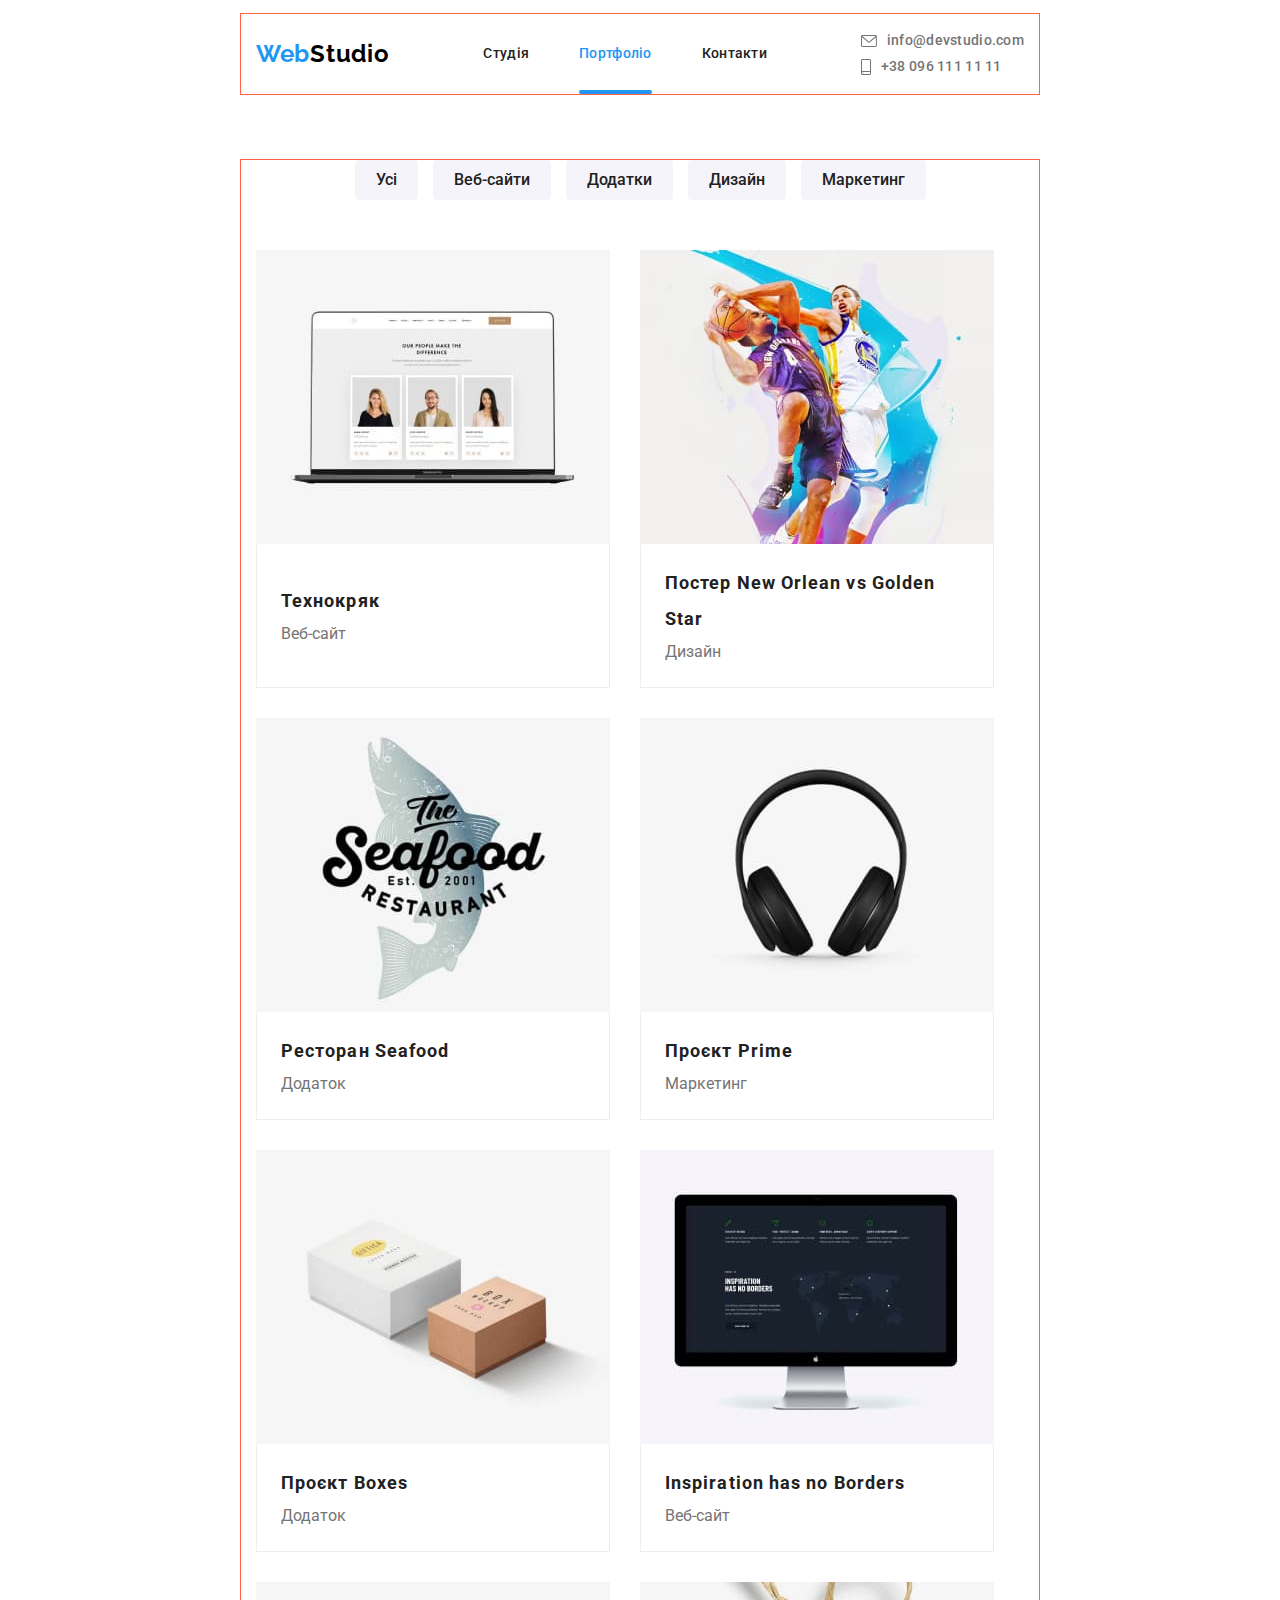
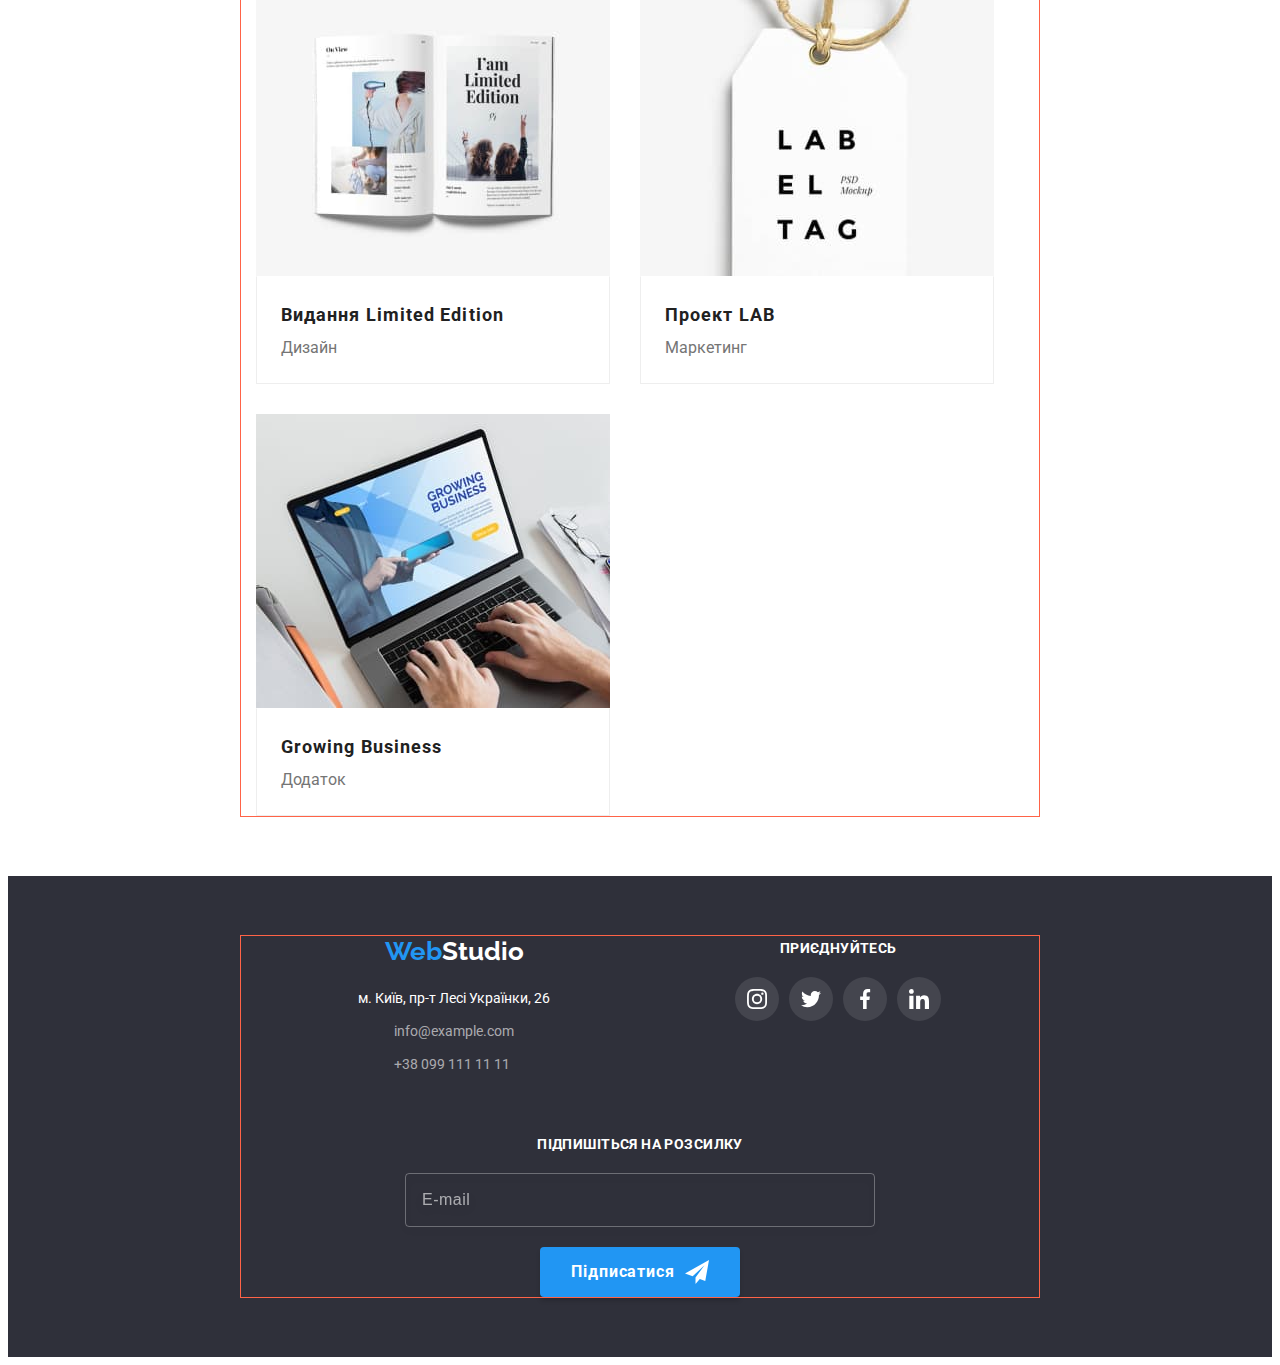
==== commit e91e29a2: "make all tab version" ====
--- a/portfolio.html
+++ b/portfolio.html
@@ -21,47 +21,46 @@
     <title>Portfolio</title>
   </head>
   <body>
-    <!-- <header class="header header-portfolio">
+   <header class="header">
       <div class="container header-container">
         <a lang="en" href="./index.html" class="logo-header logo link"
           ><span class="logo-blue">Web</span>Studio</a
         >
-        <ul class="header-nav list">
-          <li class="header-nav-item">
-            <a href="./index.html" class="header-link link">Студія</a>
-          </li>
-          <li class="header-nav-item">
-            <a href="./portfolio.html" class="header-link current link"
-              >Портфоліо</a
-            >
-          </li>
-          <li class="header-nav-item">
-            <a href="" class="header-link link">Контакти</a>
-          </li>
-        </ul>
-        <ul class="header-contacts list">
-          <li class="header-contacts-item">
-            <a
-              href="mailto:info@devstudio.com"
-              class="header-contact-list-item link"
-            >
-              <svg width="16" height="12" class="contacts-icon">
-                <use href="./images/icons.svg#icon-envelope"></use>
-              </svg>
-              <div>info@devstudio.com</div></a
-            >
-          </li>
-          <li class="header-contacts-item">
-            <a href="tel:+380961111111" class="header-contact-list-item link">
-              <svg width="10" height="16" class="contacts-icon">
-                <use href="./images/icons.svg#icon-smartphone"></use>
-              </svg>
-              <div>+38 096 111 11 11</div></a
-            >
-          </li>
-        </ul>
-      </div>
-    </header> -->
+        
+          <ul class="header-nav list">
+            <li class="header-nav-item">
+              <a href="./index.html" class="header-link  link">Студія</a>
+            </li>
+            <li class="header-nav-item">
+              <a href="./portfolio.html" class="header-link current link">Портфоліо</a>
+            </li>
+            <li class="header-nav-item">
+              <a href="" class="header-link link">Контакти</a>
+            </li>
+          </ul>
+          <ul class="header-contacts list">
+            <li class="header-contacts-item">
+              <a
+                href="mailto:info@devstudio.com"
+                class="header-contact-list-item link"
+              >
+                <svg width="16" height="12" class="contacts-icon">
+                  <use href="./images/icons.svg#icon-envelope"></use>
+                </svg>
+                <div>info@devstudio.com</div></a
+              >
+            </li>
+            <li class="header-contacts-item">
+              <a href="tel:+380961111111" class="header-contact-list-item link">
+                <svg width="10" height="16" class="contacts-icon">
+                  <use href="./images/icons.svg#icon-smartphone"></use>
+                </svg>
+                <div>+38 096 111 11 11</div></a
+              >
+            </li>
+          </ul>
+       
+    </header>
     <main>
       <section class="section">
         <div class="portfolio-container container">
--- a/css/main.min.css
+++ b/css/main.min.css
@@ -1 +1 @@
-body{color:#757575;font-family:"Roboto",sans-serif}.list{list-style:none}.link{text-decoration:none;color:inherit}.img{display:block}.btn{cursor:pointer;font-family:inherit;border:1px solid rgba(0,0,0,0)}p,h1,h2,h3,h4,h5,h6{margin:0}ul{margin:0;padding:0}.visually-hidden{position:absolute;white-space:nowrap;width:1px;height:1px;overflow:hidden;border:0;padding:0;clip:rect(0 0 0 0);-webkit-clip-path:inset(50%);clip-path:inset(50%);margin:-1px}.container{margin:0 auto;padding-left:15px;padding-right:15px;outline:1px solid tomato}@media screen and (min-width: 480px){.container{width:448px}}@media screen and (min-width: 768px){.container{width:768px}}.section{padding-top:60px;padding-bottom:60px}.header-link.current{position:relative;color:#2196f3}.logo-header{color:#000;font-family:"Raleway",sans-serif;font-weight:700;font-size:24px;line-height:1.16;letter-spacing:.03em}.logo-blue{color:#2196f3}.header-link{color:#212121;padding-top:32px;padding-bottom:32px}.header-link:hover,.header-link:focus{color:#2196f3}.header-contact-list-item,.header-link{display:-webkit-box;display:-ms-flexbox;display:flex;-webkit-box-align:center;-ms-flex-align:center;align-items:center;fill:currentColor;font-weight:500;font-size:14px;line-height:1.14;letter-spacing:.02em;-webkit-transition:color 250ms cubic-bezier(0.4, 0, 0.2, 1);transition:color 250ms cubic-bezier(0.4, 0, 0.2, 1)}.header-contact-list-item:hover,.header-contact-list-item:focus{color:#2196f3}.contacts-icon{margin-right:10px}.header{padding-top:6px;padding-bottom:6px}.header-nav{display:-webkit-box;display:-ms-flexbox;display:flex;margin-left:93px}.header-nav-item:not(:last-child){margin-right:50px}.header-contacts{display:-webkit-box;display:-ms-flexbox;display:flex;margin-left:auto}.header-contacts-item:not(:last-child){margin-right:50px}.header-container{display:-webkit-box;display:-ms-flexbox;display:flex;-webkit-box-align:center;-ms-flex-align:center;align-items:center}.header-portfolio{border-bottom:1px solid #ececec}.header-link.current::after{content:"";position:absolute;bottom:0;width:100%;height:4px;background:#2196f3;border-radius:2px}.main-nav{display:none}@media screen and (min-width: 768px){.main-nav{display:block}.menu-button{display:none}}.menu-button{margin-left:auto;background-color:rgba(0,0,0,0)}.hero-section{background-color:#2f303a;padding-top:118px;padding-bottom:118px;max-width:480px;margin-left:auto;margin-right:auto;background-image:-webkit-gradient(linear, left top, left bottom, from(rgba(47, 48, 58, 0.4)), to(rgba(47, 48, 58, 0.4))),url(../images/hero-mob-1x.jpg);background-image:linear-gradient(rgba(47, 48, 58, 0.4), rgba(47, 48, 58, 0.4)),url(../images/hero-mob-1x.jpg);background-repeat:no-repeat;background-size:cover;background-position:center;-webkit-box-flex:1;-ms-flex-positive:1;flex-grow:1}@media(min-device-pixel-ratio: 2),(-webkit-min-device-pixel-ratio: 2),(min-resolution: 192dpi),(min-resolution: 2dppx){.hero-section{background-image:-webkit-gradient(linear, left top, left bottom, from(rgba(47, 48, 58, 0.4)), to(rgba(47, 48, 58, 0.4))),url(../images/hero-mob-2x.jpg);background-image:linear-gradient(rgba(47, 48, 58, 0.4), rgba(47, 48, 58, 0.4)),url(../images/hero-mob-2x.jpg)}}@media screen and (min-width: 768px){.hero-section{width:768px;max-width:768px;background-image:-webkit-gradient(linear, left top, left bottom, from(rgba(47, 48, 58, 0.4)), to(rgba(47, 48, 58, 0.4))),url(../images/hero-tab-1x.jpg);background-image:linear-gradient(rgba(47, 48, 58, 0.4), rgba(47, 48, 58, 0.4)),url(../images/hero-tab-1x.jpg);background-repeat:no-repeat;background-size:cover;background-position:center;-webkit-box-flex:1;-ms-flex-positive:1;flex-grow:1}}@media screen and (min-width: 768px)and (min-device-pixel-ratio: 2),screen and (min-width: 768px)and (-webkit-min-device-pixel-ratio: 2),screen and (min-width: 768px)and (min-resolution: 192dpi),screen and (min-width: 768px)and (min-resolution: 2dppx){.hero-section{background-image:-webkit-gradient(linear, left top, left bottom, from(rgba(47, 48, 58, 0.4)), to(rgba(47, 48, 58, 0.4))),url(../images/hero-tab-2x.jpg);background-image:linear-gradient(rgba(47, 48, 58, 0.4), rgba(47, 48, 58, 0.4)),url(../images/hero-tab-2x.jpg)}}.hero-section__title{color:#fff;text-align:center;max-width:360px;margin:0 auto;font-weight:900;font-size:26px;line-height:1.62;text-align:center;letter-spacing:.06em;text-transform:uppercase}.hero-section__btn{display:block;color:#fff;background-color:#2196f3;border-radius:4px;max-width:200px;margin:0 auto;margin-top:30px;padding:10px;font-weight:700;font-size:16px;line-height:1.88;letter-spacing:.06em;-webkit-transition:background-color 250ms cubic-bezier(0.4, 0, 0.2, 1);transition:background-color 250ms cubic-bezier(0.4, 0, 0.2, 1)}.hero-section__btn:hover,.hero-section__btn:focus{background-color:#188ce8}.benefits__title{color:#212121;text-align:center;font-weight:700;font-size:14px;line-height:1.14;text-transform:uppercase}.benefits__caption{font-size:14px;line-height:1.71;margin-top:10px}.benefits__list{display:-webkit-box;display:-ms-flexbox;display:flex;-webkit-box-orient:vertical;-webkit-box-direction:normal;-ms-flex-direction:column;flex-direction:column;gap:30px}@media screen and (min-width: 768px){.benefits__list{-webkit-box-orient:horizontal;-webkit-box-direction:normal;-ms-flex-direction:row;flex-direction:row;-ms-flex-wrap:wrap;flex-wrap:wrap}}.benefits__item{width:100%}@media screen and (min-width: 768px){.benefits__item{width:calc((100% - 30px)/2)}}.benefits__icon-bg{display:-webkit-box;display:-ms-flexbox;display:flex;-webkit-box-align:center;-ms-flex-align:center;align-items:center;-webkit-box-pack:center;-ms-flex-pack:center;justify-content:center;width:100%;height:120px;background-color:#f5f4fa;margin-bottom:30px}.work{padding-top:0px}.work__list{margin-top:50px;-webkit-column-gap:30px;-moz-column-gap:30px;column-gap:30px;display:-webkit-box;display:-ms-flexbox;display:flex}.work__item{width:calc((100% - 60px)/3)}.work__subscribe{font-weight:700;font-size:14px;line-height:1.14;text-align:center;letter-spacing:.03em;text-transform:uppercase;color:#fff}.work__subscribe-wrap{position:relative}.work__subscribe-bg{position:absolute;bottom:0;width:100%;height:70px;background-color:rgba(47,48,58,.8);display:-webkit-box;display:-ms-flexbox;display:flex;-webkit-box-pack:center;-ms-flex-pack:center;justify-content:center;-webkit-box-align:center;-ms-flex-align:center;align-items:center}.work__title{color:#212121;font-weight:700;font-size:36px;line-height:1.16;text-align:center}.team-section-title{color:#212121;font-weight:700;font-size:28px;line-height:.84;text-align:center;letter-spacing:.03em}.team-section{background-color:#f5f4fa}.team-item-title{color:#212121;font-weight:500;font-size:16px;line-height:1.18;text-align:center}.team-item-caption{margin-top:10px;font-size:16px;line-height:1.18;text-align:center}.team-list{margin-top:30px;display:-webkit-box;display:-ms-flexbox;display:flex;-webkit-box-orient:vertical;-webkit-box-direction:normal;-ms-flex-direction:column;flex-direction:column;gap:30px}@media screen and (min-width: 768px){.team-list{-webkit-box-orient:horizontal;-webkit-box-direction:normal;-ms-flex-direction:row;flex-direction:row;-ms-flex-wrap:wrap;flex-wrap:wrap}}.team-caption-block{padding-top:30px;padding-bottom:30px}.team-item{width:100%;background-color:#fff;-webkit-box-shadow:0px 1px 3px rgba(0,0,0,.12),0px 1px 1px rgba(0,0,0,.14),0px 2px 1px rgba(0,0,0,.2);box-shadow:0px 1px 3px rgba(0,0,0,.12),0px 1px 1px rgba(0,0,0,.14),0px 2px 1px rgba(0,0,0,.2);border-radius:0px 0px 4px 4px}@media screen and (min-width: 768px){.team-item{width:calc((100% - 30px)/2)}}.img-team{width:100%}.footer{background-color:#2f303a;padding-top:60px;padding-bottom:60px}.logo-footer{color:#fff;font-family:"Raleway",sans-serif;font-weight:700;font-size:26px;line-height:1.19;display:inherit;text-align:center}.address{font-style:normal;display:-webkit-box;display:-ms-flexbox;display:flex;-webkit-box-orient:vertical;-webkit-box-direction:normal;-ms-flex-direction:column;flex-direction:column;-webkit-box-align:center;-ms-flex-align:center;align-items:center}.address-city{color:#fff;font-size:14px;line-height:1.71;margin-top:20px}.address-mail,.address-phone{color:rgba(255,255,255,.6);margin-top:9px;font-size:14px;line-height:1.71;-webkit-transition:color 250ms cubic-bezier(0.4, 0, 0.2, 1);transition:color 250ms cubic-bezier(0.4, 0, 0.2, 1)}.address-mail:hover,.address-phone:hover,.address-mail:focus,.address-phone:focus{color:#2196f3}.footer-field{display:-webkit-box;display:-ms-flexbox;display:flex;-webkit-box-align:center;-ms-flex-align:center;align-items:center;-webkit-box-orient:vertical;-webkit-box-direction:normal;-ms-flex-direction:column;flex-direction:column;margin-top:20px}.input-footer{background-color:rgba(0,0,0,0);outline:none;width:100%;height:50px;padding-left:16px;border:1px solid rgba(255,255,255,.3);-webkit-filter:drop-shadow(0px 4px 4px rgba(0, 0, 0, 0.15));filter:drop-shadow(0px 4px 4px rgba(0, 0, 0, 0.15));border-radius:4px;font-weight:400;font-size:16px;line-height:1.25;letter-spacing:.03em;color:rgba(255,255,255,.6)}.input-footer::-webkit-input-placeholder{font-weight:400;font-size:16px;line-height:1.25;letter-spacing:.03em;color:rgba(255,255,255,.6)}.input-footer::-moz-placeholder{font-weight:400;font-size:16px;line-height:1.25;letter-spacing:.03em;color:rgba(255,255,255,.6)}.input-footer:-ms-input-placeholder{font-weight:400;font-size:16px;line-height:1.25;letter-spacing:.03em;color:rgba(255,255,255,.6)}.input-footer::-ms-input-placeholder{font-weight:400;font-size:16px;line-height:1.25;letter-spacing:.03em;color:rgba(255,255,255,.6)}.input-footer::placeholder{font-weight:400;font-size:16px;line-height:1.25;letter-spacing:.03em;color:rgba(255,255,255,.6)}.btn-footer{display:-webkit-box;display:-ms-flexbox;display:flex;-webkit-box-align:center;-ms-flex-align:center;align-items:center;-webkit-box-pack:center;-ms-flex-pack:center;justify-content:center;margin-top:20px;width:200px;height:50px;background:#2196f3;-webkit-box-shadow:0px 4px 4px rgba(0,0,0,.15);box-shadow:0px 4px 4px rgba(0,0,0,.15);border-radius:4px;font-weight:700;font-size:16px;line-height:1.88;letter-spacing:.06em;color:#fff;-webkit-transition:background-color 250ms cubic-bezier(0.4, 0, 0.2, 1),-webkit-box-shadow 250ms cubic-bezier(0.4, 0, 0.2, 1);transition:background-color 250ms cubic-bezier(0.4, 0, 0.2, 1),-webkit-box-shadow 250ms cubic-bezier(0.4, 0, 0.2, 1);transition:background-color 250ms cubic-bezier(0.4, 0, 0.2, 1),box-shadow 250ms cubic-bezier(0.4, 0, 0.2, 1);transition:background-color 250ms cubic-bezier(0.4, 0, 0.2, 1),box-shadow 250ms cubic-bezier(0.4, 0, 0.2, 1),-webkit-box-shadow 250ms cubic-bezier(0.4, 0, 0.2, 1)}.btn-footer:hover{background-color:#0c71c4;-webkit-box-shadow:0px 6px 6px rgba(0,0,0,.15);box-shadow:0px 6px 6px rgba(0,0,0,.15)}.btn-icon-footer{margin-left:10px}.footer-content{display:-webkit-box;display:-ms-flexbox;display:flex;-webkit-box-orient:vertical;-webkit-box-direction:normal;-ms-flex-direction:column;flex-direction:column;-webkit-box-align:center;-ms-flex-align:center;align-items:center}.form-footer{margin-top:60px;width:100%}.portfolio-btn{color:#212121;background-color:#f5f4fa;border-radius:4px;font-weight:500;font-size:16px;line-height:1.62;text-align:center;padding:6px 20px;-webkit-transition:color 250ms cubic-bezier(0.4, 0, 0.2, 1),background-color 250ms cubic-bezier(0.4, 0, 0.2, 1);transition:color 250ms cubic-bezier(0.4, 0, 0.2, 1),background-color 250ms cubic-bezier(0.4, 0, 0.2, 1)}.portfolio-btn:hover,.portfolio-btn:focus{color:#fff;background-color:#2196f3}.works-item-title{color:#212121;font-weight:700;font-size:18px;line-height:2;letter-spacing:.06em}@media screen and (min-width: 768px){.works-item-title{width:304px}}.works-item-caption{font-size:16px;line-height:1.88}.portfolio-nav-list{display:-webkit-box;display:-ms-flexbox;display:flex;-ms-flex-wrap:wrap;flex-wrap:wrap;max-width:326px;row-gap:8px;-webkit-column-gap:15px;-moz-column-gap:15px;column-gap:15px}@media screen and (min-width: 768px){.portfolio-nav-list{max-width:100%;-webkit-box-pack:center;-ms-flex-pack:center;justify-content:center}}.portfolio-list-item{-webkit-transition:-webkit-box-shadow 250ms cubic-bezier(0.4, 0, 0.2, 1);transition:-webkit-box-shadow 250ms cubic-bezier(0.4, 0, 0.2, 1);transition:box-shadow 250ms cubic-bezier(0.4, 0, 0.2, 1);transition:box-shadow 250ms cubic-bezier(0.4, 0, 0.2, 1), -webkit-box-shadow 250ms cubic-bezier(0.4, 0, 0.2, 1)}.portfolio-list-item:hover,.portfolio-list-item:focus{-webkit-box-shadow:0px 3px 1px rgba(0,0,0,.1),0px 1px 2px rgba(0,0,0,.08),0px 2px 2px rgba(0,0,0,.12);box-shadow:0px 3px 1px rgba(0,0,0,.1),0px 1px 2px rgba(0,0,0,.08),0px 2px 2px rgba(0,0,0,.12);border-radius:4px}.portfolio-works-list{margin-top:50px;display:-webkit-box;display:-ms-flexbox;display:flex;-ms-flex-wrap:wrap;flex-wrap:wrap;gap:30px}.portfolio-caption-block{padding:20px 24px;border:1px solid #eee;border-top:1px solid rgba(0,0,0,0)}.portfolio-contain-action{position:relative;overflow:hidden}.portfolio-subscribe{position:absolute;top:0;left:0;height:100%;padding:77px 24px;background-color:rgba(33,150,243,.9);font-weight:400;font-size:18px;line-height:1.56;letter-spacing:.03em;color:#fff;-webkit-transform:translateY(100%);transform:translateY(100%);-webkit-transition:-webkit-transform 250ms cubic-bezier(0.4, 0, 0.2, 1);transition:-webkit-transform 250ms cubic-bezier(0.4, 0, 0.2, 1);transition:transform 250ms cubic-bezier(0.4, 0, 0.2, 1);transition:transform 250ms cubic-bezier(0.4, 0, 0.2, 1), -webkit-transform 250ms cubic-bezier(0.4, 0, 0.2, 1)}.works-list-item:hover .portfolio-subscribe{-webkit-transform:translateY(0);transform:translateY(0)}.works-link{display:block;-webkit-transition:-webkit-box-shadow 250ms cubic-bezier(0.4, 0, 0.2, 1);transition:-webkit-box-shadow 250ms cubic-bezier(0.4, 0, 0.2, 1);transition:box-shadow 250ms cubic-bezier(0.4, 0, 0.2, 1);transition:box-shadow 250ms cubic-bezier(0.4, 0, 0.2, 1), -webkit-box-shadow 250ms cubic-bezier(0.4, 0, 0.2, 1)}.works-link:hover,.works-link:focus{-webkit-box-shadow:0px 1px 1px rgba(0,0,0,.12),0px 4px 4px rgba(0,0,0,.06),1px 4px 6px rgba(0,0,0,.16);box-shadow:0px 1px 1px rgba(0,0,0,.12),0px 4px 4px rgba(0,0,0,.06),1px 4px 6px rgba(0,0,0,.16)}.img-portfolio{max-width:100%}@media screen and (min-width: 768px){.img-portfolio{width:354px}}@media screen and (min-width: 768px){.works-list-item:first-child .portfolio-caption-block{padding:38px 24px}}.address-block-link{display:-webkit-box;display:-ms-flexbox;display:flex;-webkit-box-orient:vertical;-webkit-box-direction:normal;-ms-flex-direction:column;flex-direction:column}.costumers-title{text-align:center;font-weight:700;font-size:28px;line-height:1.17;text-align:center;letter-spacing:.03em;color:#212121}.costumers-list{display:-webkit-box;display:-ms-flexbox;display:flex;gap:30px;-ms-flex-wrap:wrap;flex-wrap:wrap;margin-top:30px}.costumers-link{color:#afb1b8;display:-webkit-box;display:-ms-flexbox;display:flex;-webkit-box-align:center;-ms-flex-align:center;align-items:center;-webkit-box-pack:center;-ms-flex-pack:center;justify-content:center;width:100%;height:92px;border:1px solid #afb1b8;border-radius:4px;-webkit-transition:border-color 250ms cubic-bezier(0.4, 0, 0.2, 1),color 250ms cubic-bezier(0.4, 0, 0.2, 1);transition:border-color 250ms cubic-bezier(0.4, 0, 0.2, 1),color 250ms cubic-bezier(0.4, 0, 0.2, 1)}.costumers-link:hover,.costumers-link:focus{border-color:#2196f3;color:#2196f3}.costumers-item{width:calc((100% - 30px)/2)}@media screen and (min-width: 768px){.costumers-item{width:calc((100% - 60px)/3)}}.costumers-icon{fill:currentColor}.icon-soc-list{display:-webkit-box;display:-ms-flexbox;display:flex;-webkit-box-pack:center;-ms-flex-pack:center;justify-content:center;gap:10px;margin-top:16px}.soc-link{display:-webkit-box;display:-ms-flexbox;display:flex;-webkit-box-align:center;-ms-flex-align:center;align-items:center;-webkit-box-pack:center;-ms-flex-pack:center;justify-content:center;width:44px;height:44px;border-radius:50%;fill:#afb1b8;-webkit-transition:background-color 250ms cubic-bezier(0.4, 0, 0.2, 1),fill 250ms cubic-bezier(0.4, 0, 0.2, 1);transition:background-color 250ms cubic-bezier(0.4, 0, 0.2, 1),fill 250ms cubic-bezier(0.4, 0, 0.2, 1)}.soc-link:hover,.soc-link:focus{background-color:#2196f3;fill:#fff}.icon-soc-list-footer{display:-webkit-box;display:-ms-flexbox;display:flex;gap:10px;margin-top:20px}.container.footer-content{display:-webkit-box;display:-ms-flexbox;display:flex}.soc-footer-title{font-family:"Roboto";font-style:normal;font-weight:700;font-size:14px;line-height:1.14;letter-spacing:.03em;text-transform:uppercase;text-align:center;color:#fff}.soc-footer{margin-top:60px}.footer-address{width:231px}.soc-link.footer-soc{background-color:rgba(255,255,255,.1);fill:#fff;-webkit-transition:background-color 250ms cubic-bezier(0.4, 0, 0.2, 1);transition:background-color 250ms cubic-bezier(0.4, 0, 0.2, 1)}.soc-link.footer-soc:hover,.soc-link.footer-soc:focus{background-color:#2196f3}.backdrop{width:100%;height:100%;position:fixed;top:0;background-color:rgba(0,0,0,.2);-webkit-transition:opacity 500ms linear,visibility 500ms linear;transition:opacity 500ms linear,visibility 500ms linear}.modal{position:absolute;top:50%;left:50%;-webkit-transform:translate(-50%, -50%) scale(1);transform:translate(-50%, -50%) scale(1);-webkit-transition:-webkit-transform 500ms linear;transition:-webkit-transform 500ms linear;transition:transform 500ms linear;transition:transform 500ms linear, -webkit-transform 500ms linear;width:100%;min-height:100%;padding:40px;background-color:#fff;-webkit-box-shadow:0px 1px 3px rgba(0,0,0,.12),0px 1px 1px rgba(0,0,0,.14),0px 2px 1px rgba(0,0,0,.2);box-shadow:0px 1px 3px rgba(0,0,0,.12),0px 1px 1px rgba(0,0,0,.14),0px 2px 1px rgba(0,0,0,.2);border-radius:4px}@media screen and (min-width: 480px){.modal{width:450px;min-height:581px}}.modal-close{position:absolute;display:-webkit-box;display:-ms-flexbox;display:flex;-webkit-box-align:center;-ms-flex-align:center;align-items:center;-webkit-box-pack:center;-ms-flex-pack:center;justify-content:center;top:8px;right:8px;width:30px;height:30px;border-radius:50%;background-color:#fff;border:1px solid rgba(0,0,0,.1);-webkit-transition:background-color 250ms cubic-bezier(0.4, 0, 0.2, 1);transition:background-color 250ms cubic-bezier(0.4, 0, 0.2, 1)}.close-icon-svg{-webkit-transition:fill 250ms cubic-bezier(0.4, 0, 0.2, 1),-webkit-transform 250ms cubic-bezier(0.4, 0, 0.2, 1);transition:fill 250ms cubic-bezier(0.4, 0, 0.2, 1),-webkit-transform 250ms cubic-bezier(0.4, 0, 0.2, 1);transition:transform 250ms cubic-bezier(0.4, 0, 0.2, 1),fill 250ms cubic-bezier(0.4, 0, 0.2, 1);transition:transform 250ms cubic-bezier(0.4, 0, 0.2, 1),fill 250ms cubic-bezier(0.4, 0, 0.2, 1),-webkit-transform 250ms cubic-bezier(0.4, 0, 0.2, 1)}.modal-close:hover .close-icon-svg{-webkit-transform:rotate(360deg);transform:rotate(360deg);fill:#2196f3}.modal-close:hover{background-color:rgba(226,220,220,.829)}.is-hidden{opacity:0;visibility:hidden;pointer-events:none}.backdrop.is-hidden .modal{-webkit-transform:translate(-50%, -50%) scale(0);transform:translate(-50%, -50%) scale(0)}.modal-title{text-align:center;margin-bottom:12px;font-weight:700;font-size:20px;line-height:1.15;text-align:center;letter-spacing:.03em;color:#212121}.input-form{display:block;width:100%;height:40px;border:1px solid rgba(33,33,33,.2);border-radius:4px;padding-left:42px;outline:none;cursor:pointer;-webkit-transition:border-color 250ms cubic-bezier(0.4, 0, 0.2, 1);transition:border-color 250ms cubic-bezier(0.4, 0, 0.2, 1)}.input-form:hover,.input-form:focus{border-color:#2196f3}.input-title{display:block;margin-bottom:4px;font-weight:400;font-size:12px;line-height:1.16;letter-spacing:.01em;color:#757575}.form-field{margin-bottom:10px}.form-field-comment{margin-bottom:20px}.form-field-politic{margin-bottom:30px}.input-comment{resize:none;height:120px;padding:12px 16px}.input-comment::-webkit-input-placeholder{font-weight:400;font-size:12px;line-height:1.16;letter-spacing:.01em;color:rgba(117,117,117,.5)}.input-comment::-moz-placeholder{font-weight:400;font-size:12px;line-height:1.16;letter-spacing:.01em;color:rgba(117,117,117,.5)}.input-comment:-ms-input-placeholder{font-weight:400;font-size:12px;line-height:1.16;letter-spacing:.01em;color:rgba(117,117,117,.5)}.input-comment::-ms-input-placeholder{font-weight:400;font-size:12px;line-height:1.16;letter-spacing:.01em;color:rgba(117,117,117,.5)}.input-comment::placeholder{font-weight:400;font-size:12px;line-height:1.16;letter-spacing:.01em;color:rgba(117,117,117,.5)}.icon-container{position:relative}.icon-input{position:absolute;top:50%;left:12px;-webkit-transform:translateY(-50%);transform:translateY(-50%);-webkit-transition:fill 250ms cubic-bezier(0.4, 0, 0.2, 1);transition:fill 250ms cubic-bezier(0.4, 0, 0.2, 1)}.politic-title{font-weight:400;font-size:14px;line-height:1.71;letter-spacing:.03em;color:#757575}.politic-link{border-bottom:1px solid #2196f3;color:#2196f3}.form-field-politic{display:-webkit-box;display:-ms-flexbox;display:flex;-webkit-box-align:center;-ms-flex-align:center;align-items:center;-webkit-box-pack:center;-ms-flex-pack:center;justify-content:center}.icon-politic{border:2px solid #212121;border-radius:4px;margin-right:7px;cursor:pointer;-webkit-transition:background-color 250ms cubic-bezier(0.4, 0, 0.2, 1),border-color 250ms cubic-bezier(0.4, 0, 0.2, 1);transition:background-color 250ms cubic-bezier(0.4, 0, 0.2, 1),border-color 250ms cubic-bezier(0.4, 0, 0.2, 1)}.politic-title{display:-webkit-box;display:-ms-flexbox;display:flex;-webkit-box-align:center;-ms-flex-align:center;align-items:center}.checkbox-politic:checked+.politic-title>.icon-politic{background-color:#2196f3;border-color:#2196f3}.input-form:hover+.icon-input,.input-form:focus+.icon-input{fill:#2196f3}.form-button{display:-webkit-box;display:-ms-flexbox;display:flex;-webkit-box-align:center;-ms-flex-align:center;align-items:center;text-align:center;margin-left:auto;margin-right:auto;background-color:#188ce8;-webkit-box-shadow:0px 4px 4px rgba(0,0,0,.15);box-shadow:0px 4px 4px rgba(0,0,0,.15);border-radius:4px;font-weight:700;font-size:16px;line-height:1.88;letter-spacing:.06em;color:#fff;padding:10px 52px;-webkit-transition:background-color 250ms cubic-bezier(0.4, 0, 0.2, 1),-webkit-box-shadow 250ms cubic-bezier(0.4, 0, 0.2, 1);transition:background-color 250ms cubic-bezier(0.4, 0, 0.2, 1),-webkit-box-shadow 250ms cubic-bezier(0.4, 0, 0.2, 1);transition:background-color 250ms cubic-bezier(0.4, 0, 0.2, 1),box-shadow 250ms cubic-bezier(0.4, 0, 0.2, 1);transition:background-color 250ms cubic-bezier(0.4, 0, 0.2, 1),box-shadow 250ms cubic-bezier(0.4, 0, 0.2, 1),-webkit-box-shadow 250ms cubic-bezier(0.4, 0, 0.2, 1)}.form-button:hover,.form-button:focus{background-color:#1f7fce;-webkit-box-shadow:0px 6px 6px rgba(0,0,0,.15);box-shadow:0px 6px 6px rgba(0,0,0,.15)}/*# sourceMappingURL=main.min.css.map */+body{color:#757575;font-family:"Roboto",sans-serif}.list{list-style:none}.link{text-decoration:none;color:inherit}.img{display:block}.btn{cursor:pointer;font-family:inherit;border:1px solid rgba(0,0,0,0)}p,h1,h2,h3,h4,h5,h6{margin:0}ul{margin:0;padding:0}.visually-hidden{position:absolute;white-space:nowrap;width:1px;height:1px;overflow:hidden;border:0;padding:0;clip:rect(0 0 0 0);-webkit-clip-path:inset(50%);clip-path:inset(50%);margin:-1px}.container{margin:0 auto;padding-left:15px;padding-right:15px;outline:1px solid tomato}@media screen and (min-width: 480px){.container{width:448px}}@media screen and (min-width: 768px){.container{width:768px}}.section{padding-top:60px;padding-bottom:60px}.header-link.current{position:relative;color:#2196f3}.logo-header{color:#000;font-family:"Raleway",sans-serif;font-weight:700;font-size:24px;line-height:1.16;letter-spacing:.03em}.logo-blue{color:#2196f3}.header-link{color:#212121;padding-top:32px;padding-bottom:32px}.header-link:hover,.header-link:focus{color:#2196f3}.header-contact-list-item,.header-link{display:-webkit-box;display:-ms-flexbox;display:flex;-webkit-box-align:center;-ms-flex-align:center;align-items:center;fill:currentColor;font-weight:500;font-size:14px;line-height:1.14;letter-spacing:.02em;-webkit-transition:color 250ms cubic-bezier(0.4, 0, 0.2, 1);transition:color 250ms cubic-bezier(0.4, 0, 0.2, 1)}.header-contact-list-item:hover,.header-contact-list-item:focus{color:#2196f3}.contacts-icon{margin-right:10px}.header{padding-top:6px;padding-bottom:6px}.header-nav{display:-webkit-box;display:-ms-flexbox;display:flex}.header-nav-item:not(:last-child){margin-right:50px}.header-contacts{display:-webkit-box;display:-ms-flexbox;display:flex}@media screen and (min-width: 768px){.header-contacts{-webkit-box-orient:vertical;-webkit-box-direction:normal;-ms-flex-direction:column;flex-direction:column;gap:10px}}.header-container{display:-webkit-box;display:-ms-flexbox;display:flex;-webkit-box-align:center;-ms-flex-align:center;align-items:center}@media screen and (min-width: 768px){.header-container{-webkit-box-pack:justify;-ms-flex-pack:justify;justify-content:space-between}}.header-portfolio{border-bottom:1px solid #ececec}.header-link.current::after{content:"";position:absolute;bottom:0;width:100%;height:4px;background:#2196f3;border-radius:2px}.menu-button{margin-left:auto;background-color:rgba(0,0,0,0)}.hero-section{background-color:#2f303a;padding-top:118px;padding-bottom:118px;max-width:480px;margin-left:auto;margin-right:auto;background-image:-webkit-gradient(linear, left top, left bottom, from(rgba(47, 48, 58, 0.4)), to(rgba(47, 48, 58, 0.4))),url(../images/hero-mob-1x.jpg);background-image:linear-gradient(rgba(47, 48, 58, 0.4), rgba(47, 48, 58, 0.4)),url(../images/hero-mob-1x.jpg);background-repeat:no-repeat;background-size:cover;background-position:center;-webkit-box-flex:1;-ms-flex-positive:1;flex-grow:1}@media(min-device-pixel-ratio: 2),(-webkit-min-device-pixel-ratio: 2),(min-resolution: 192dpi),(min-resolution: 2dppx){.hero-section{background-image:-webkit-gradient(linear, left top, left bottom, from(rgba(47, 48, 58, 0.4)), to(rgba(47, 48, 58, 0.4))),url(../images/hero-mob-2x.jpg);background-image:linear-gradient(rgba(47, 48, 58, 0.4), rgba(47, 48, 58, 0.4)),url(../images/hero-mob-2x.jpg)}}@media screen and (min-width: 768px){.hero-section{width:768px;max-width:768px;background-image:-webkit-gradient(linear, left top, left bottom, from(rgba(47, 48, 58, 0.4)), to(rgba(47, 48, 58, 0.4))),url(../images/hero-tab-1x.jpg);background-image:linear-gradient(rgba(47, 48, 58, 0.4), rgba(47, 48, 58, 0.4)),url(../images/hero-tab-1x.jpg);background-repeat:no-repeat;background-size:cover;background-position:center;-webkit-box-flex:1;-ms-flex-positive:1;flex-grow:1}}@media screen and (min-width: 768px)and (min-device-pixel-ratio: 2),screen and (min-width: 768px)and (-webkit-min-device-pixel-ratio: 2),screen and (min-width: 768px)and (min-resolution: 192dpi),screen and (min-width: 768px)and (min-resolution: 2dppx){.hero-section{background-image:-webkit-gradient(linear, left top, left bottom, from(rgba(47, 48, 58, 0.4)), to(rgba(47, 48, 58, 0.4))),url(../images/hero-tab-2x.jpg);background-image:linear-gradient(rgba(47, 48, 58, 0.4), rgba(47, 48, 58, 0.4)),url(../images/hero-tab-2x.jpg)}}.hero-section__title{color:#fff;text-align:center;max-width:360px;margin:0 auto;font-weight:900;font-size:26px;line-height:1.62;text-align:center;letter-spacing:.06em;text-transform:uppercase}.hero-section__btn{display:block;color:#fff;background-color:#2196f3;border-radius:4px;max-width:200px;margin:0 auto;margin-top:30px;padding:10px;font-weight:700;font-size:16px;line-height:1.88;letter-spacing:.06em;-webkit-transition:background-color 250ms cubic-bezier(0.4, 0, 0.2, 1);transition:background-color 250ms cubic-bezier(0.4, 0, 0.2, 1)}.hero-section__btn:hover,.hero-section__btn:focus{background-color:#188ce8}.benefits__title{color:#212121;text-align:center;font-weight:700;font-size:14px;line-height:1.14;text-transform:uppercase}.benefits__caption{font-size:14px;line-height:1.71;margin-top:10px}.benefits__list{display:-webkit-box;display:-ms-flexbox;display:flex;-webkit-box-orient:vertical;-webkit-box-direction:normal;-ms-flex-direction:column;flex-direction:column;gap:30px}@media screen and (min-width: 768px){.benefits__list{-webkit-box-orient:horizontal;-webkit-box-direction:normal;-ms-flex-direction:row;flex-direction:row;-ms-flex-wrap:wrap;flex-wrap:wrap}}.benefits__item{width:100%}@media screen and (min-width: 768px){.benefits__item{width:calc((100% - 30px)/2)}}.benefits__icon-bg{display:-webkit-box;display:-ms-flexbox;display:flex;-webkit-box-align:center;-ms-flex-align:center;align-items:center;-webkit-box-pack:center;-ms-flex-pack:center;justify-content:center;width:100%;height:120px;background-color:#f5f4fa;margin-bottom:30px}.work{padding-top:0px}.work__list{margin-top:50px;-webkit-column-gap:30px;-moz-column-gap:30px;column-gap:30px;display:-webkit-box;display:-ms-flexbox;display:flex}.work__item{width:calc((100% - 60px)/3)}.work__subscribe{font-weight:700;font-size:14px;line-height:1.14;text-align:center;letter-spacing:.03em;text-transform:uppercase;color:#fff}.work__subscribe-wrap{position:relative}.work__subscribe-bg{position:absolute;bottom:0;width:100%;height:70px;background-color:rgba(47,48,58,.8);display:-webkit-box;display:-ms-flexbox;display:flex;-webkit-box-pack:center;-ms-flex-pack:center;justify-content:center;-webkit-box-align:center;-ms-flex-align:center;align-items:center}.work__title{color:#212121;font-weight:700;font-size:36px;line-height:1.16;text-align:center}.team-section-title{color:#212121;font-weight:700;font-size:28px;line-height:.84;text-align:center;letter-spacing:.03em}.team-section{background-color:#f5f4fa}.team-item-title{color:#212121;font-weight:500;font-size:16px;line-height:1.18;text-align:center}.team-item-caption{margin-top:10px;font-size:16px;line-height:1.18;text-align:center}.team-list{margin-top:30px;display:-webkit-box;display:-ms-flexbox;display:flex;-webkit-box-orient:vertical;-webkit-box-direction:normal;-ms-flex-direction:column;flex-direction:column;gap:30px}@media screen and (min-width: 768px){.team-list{-webkit-box-orient:horizontal;-webkit-box-direction:normal;-ms-flex-direction:row;flex-direction:row;-ms-flex-wrap:wrap;flex-wrap:wrap}}.team-caption-block{padding-top:30px;padding-bottom:30px}.team-item{width:100%;background-color:#fff;-webkit-box-shadow:0px 1px 3px rgba(0,0,0,.12),0px 1px 1px rgba(0,0,0,.14),0px 2px 1px rgba(0,0,0,.2);box-shadow:0px 1px 3px rgba(0,0,0,.12),0px 1px 1px rgba(0,0,0,.14),0px 2px 1px rgba(0,0,0,.2);border-radius:0px 0px 4px 4px}@media screen and (min-width: 768px){.team-item{width:calc((100% - 30px)/2)}}.img-team{width:100%}.footer{background-color:#2f303a;padding-top:60px;padding-bottom:60px}.logo-footer{color:#fff;font-family:"Raleway",sans-serif;font-weight:700;font-size:26px;line-height:1.19;display:inherit;text-align:center}.address{font-style:normal;display:-webkit-box;display:-ms-flexbox;display:flex;-webkit-box-orient:vertical;-webkit-box-direction:normal;-ms-flex-direction:column;flex-direction:column;-webkit-box-align:center;-ms-flex-align:center;align-items:center}.address-city{color:#fff;font-size:14px;line-height:1.71;margin-top:20px}.address-mail,.address-phone{color:rgba(255,255,255,.6);margin-top:9px;font-size:14px;line-height:1.71;-webkit-transition:color 250ms cubic-bezier(0.4, 0, 0.2, 1);transition:color 250ms cubic-bezier(0.4, 0, 0.2, 1)}.address-mail:hover,.address-phone:hover,.address-mail:focus,.address-phone:focus{color:#2196f3}.footer-field{display:-webkit-box;display:-ms-flexbox;display:flex;-webkit-box-align:center;-ms-flex-align:center;align-items:center;-webkit-box-orient:vertical;-webkit-box-direction:normal;-ms-flex-direction:column;flex-direction:column;margin-top:20px}.input-footer{background-color:rgba(0,0,0,0);outline:none;width:100%;height:50px;padding-left:16px;border:1px solid rgba(255,255,255,.3);-webkit-filter:drop-shadow(0px 4px 4px rgba(0, 0, 0, 0.15));filter:drop-shadow(0px 4px 4px rgba(0, 0, 0, 0.15));border-radius:4px;font-weight:400;font-size:16px;line-height:1.25;letter-spacing:.03em;color:rgba(255,255,255,.6)}.input-footer::-webkit-input-placeholder{font-weight:400;font-size:16px;line-height:1.25;letter-spacing:.03em;color:rgba(255,255,255,.6)}.input-footer::-moz-placeholder{font-weight:400;font-size:16px;line-height:1.25;letter-spacing:.03em;color:rgba(255,255,255,.6)}.input-footer:-ms-input-placeholder{font-weight:400;font-size:16px;line-height:1.25;letter-spacing:.03em;color:rgba(255,255,255,.6)}.input-footer::-ms-input-placeholder{font-weight:400;font-size:16px;line-height:1.25;letter-spacing:.03em;color:rgba(255,255,255,.6)}.input-footer::placeholder{font-weight:400;font-size:16px;line-height:1.25;letter-spacing:.03em;color:rgba(255,255,255,.6)}.btn-footer{display:-webkit-box;display:-ms-flexbox;display:flex;-webkit-box-align:center;-ms-flex-align:center;align-items:center;-webkit-box-pack:center;-ms-flex-pack:center;justify-content:center;margin-top:20px;width:200px;height:50px;background:#2196f3;-webkit-box-shadow:0px 4px 4px rgba(0,0,0,.15);box-shadow:0px 4px 4px rgba(0,0,0,.15);border-radius:4px;font-weight:700;font-size:16px;line-height:1.88;letter-spacing:.06em;color:#fff;-webkit-transition:background-color 250ms cubic-bezier(0.4, 0, 0.2, 1),-webkit-box-shadow 250ms cubic-bezier(0.4, 0, 0.2, 1);transition:background-color 250ms cubic-bezier(0.4, 0, 0.2, 1),-webkit-box-shadow 250ms cubic-bezier(0.4, 0, 0.2, 1);transition:background-color 250ms cubic-bezier(0.4, 0, 0.2, 1),box-shadow 250ms cubic-bezier(0.4, 0, 0.2, 1);transition:background-color 250ms cubic-bezier(0.4, 0, 0.2, 1),box-shadow 250ms cubic-bezier(0.4, 0, 0.2, 1),-webkit-box-shadow 250ms cubic-bezier(0.4, 0, 0.2, 1)}.btn-footer:hover{background-color:#0c71c4;-webkit-box-shadow:0px 6px 6px rgba(0,0,0,.15);box-shadow:0px 6px 6px rgba(0,0,0,.15)}.btn-icon-footer{margin-left:10px}.footer-content{display:-webkit-box;display:-ms-flexbox;display:flex;-webkit-box-orient:vertical;-webkit-box-direction:normal;-ms-flex-direction:column;flex-direction:column;-webkit-box-align:center;-ms-flex-align:center;align-items:center}@media screen and (min-width: 768px){.footer-content{display:-webkit-box;display:-ms-flexbox;display:flex;-webkit-box-orient:horizontal;-webkit-box-direction:normal;-ms-flex-direction:row;flex-direction:row;-ms-flex-wrap:wrap;flex-wrap:wrap;-ms-flex-pack:distribute;justify-content:space-around;-webkit-box-align:start;-ms-flex-align:start;align-items:flex-start}}.form-footer{margin-top:60px;width:100%}@media screen and (min-width: 768px){.form-footer{width:450px}}.portfolio-btn{color:#212121;background-color:#f5f4fa;border-radius:4px;font-weight:500;font-size:16px;line-height:1.62;text-align:center;padding:6px 20px;-webkit-transition:color 250ms cubic-bezier(0.4, 0, 0.2, 1),background-color 250ms cubic-bezier(0.4, 0, 0.2, 1);transition:color 250ms cubic-bezier(0.4, 0, 0.2, 1),background-color 250ms cubic-bezier(0.4, 0, 0.2, 1)}.portfolio-btn:hover,.portfolio-btn:focus{color:#fff;background-color:#2196f3}.works-item-title{color:#212121;font-weight:700;font-size:18px;line-height:2;letter-spacing:.06em}@media screen and (min-width: 768px){.works-item-title{width:304px}}.works-item-caption{font-size:16px;line-height:1.88}.portfolio-nav-list{display:-webkit-box;display:-ms-flexbox;display:flex;-ms-flex-wrap:wrap;flex-wrap:wrap;max-width:326px;row-gap:8px;-webkit-column-gap:15px;-moz-column-gap:15px;column-gap:15px}@media screen and (min-width: 768px){.portfolio-nav-list{max-width:100%;-webkit-box-pack:center;-ms-flex-pack:center;justify-content:center}}.portfolio-list-item{-webkit-transition:-webkit-box-shadow 250ms cubic-bezier(0.4, 0, 0.2, 1);transition:-webkit-box-shadow 250ms cubic-bezier(0.4, 0, 0.2, 1);transition:box-shadow 250ms cubic-bezier(0.4, 0, 0.2, 1);transition:box-shadow 250ms cubic-bezier(0.4, 0, 0.2, 1), -webkit-box-shadow 250ms cubic-bezier(0.4, 0, 0.2, 1)}.portfolio-list-item:hover,.portfolio-list-item:focus{-webkit-box-shadow:0px 3px 1px rgba(0,0,0,.1),0px 1px 2px rgba(0,0,0,.08),0px 2px 2px rgba(0,0,0,.12);box-shadow:0px 3px 1px rgba(0,0,0,.1),0px 1px 2px rgba(0,0,0,.08),0px 2px 2px rgba(0,0,0,.12);border-radius:4px}.portfolio-works-list{margin-top:50px;display:-webkit-box;display:-ms-flexbox;display:flex;-ms-flex-wrap:wrap;flex-wrap:wrap;gap:30px}.portfolio-caption-block{padding:20px 24px;border:1px solid #eee;border-top:1px solid rgba(0,0,0,0)}.portfolio-contain-action{position:relative;overflow:hidden}.portfolio-subscribe{position:absolute;top:0;left:0;height:100%;padding:77px 24px;background-color:rgba(33,150,243,.9);font-weight:400;font-size:18px;line-height:1.56;letter-spacing:.03em;color:#fff;-webkit-transform:translateY(100%);transform:translateY(100%);-webkit-transition:-webkit-transform 250ms cubic-bezier(0.4, 0, 0.2, 1);transition:-webkit-transform 250ms cubic-bezier(0.4, 0, 0.2, 1);transition:transform 250ms cubic-bezier(0.4, 0, 0.2, 1);transition:transform 250ms cubic-bezier(0.4, 0, 0.2, 1), -webkit-transform 250ms cubic-bezier(0.4, 0, 0.2, 1)}.works-list-item:hover .portfolio-subscribe{-webkit-transform:translateY(0);transform:translateY(0)}.works-link{display:block;-webkit-transition:-webkit-box-shadow 250ms cubic-bezier(0.4, 0, 0.2, 1);transition:-webkit-box-shadow 250ms cubic-bezier(0.4, 0, 0.2, 1);transition:box-shadow 250ms cubic-bezier(0.4, 0, 0.2, 1);transition:box-shadow 250ms cubic-bezier(0.4, 0, 0.2, 1), -webkit-box-shadow 250ms cubic-bezier(0.4, 0, 0.2, 1)}.works-link:hover,.works-link:focus{-webkit-box-shadow:0px 1px 1px rgba(0,0,0,.12),0px 4px 4px rgba(0,0,0,.06),1px 4px 6px rgba(0,0,0,.16);box-shadow:0px 1px 1px rgba(0,0,0,.12),0px 4px 4px rgba(0,0,0,.06),1px 4px 6px rgba(0,0,0,.16)}.img-portfolio{max-width:100%}@media screen and (min-width: 768px){.img-portfolio{width:354px}}@media screen and (min-width: 768px){.works-list-item:first-child .portfolio-caption-block{padding:38px 24px}}.address-block-link{display:-webkit-box;display:-ms-flexbox;display:flex;-webkit-box-orient:vertical;-webkit-box-direction:normal;-ms-flex-direction:column;flex-direction:column}.costumers-title{text-align:center;font-weight:700;font-size:28px;line-height:1.17;text-align:center;letter-spacing:.03em;color:#212121}.costumers-list{display:-webkit-box;display:-ms-flexbox;display:flex;gap:30px;-ms-flex-wrap:wrap;flex-wrap:wrap;margin-top:30px}.costumers-link{color:#afb1b8;display:-webkit-box;display:-ms-flexbox;display:flex;-webkit-box-align:center;-ms-flex-align:center;align-items:center;-webkit-box-pack:center;-ms-flex-pack:center;justify-content:center;width:100%;height:92px;border:1px solid #afb1b8;border-radius:4px;-webkit-transition:border-color 250ms cubic-bezier(0.4, 0, 0.2, 1),color 250ms cubic-bezier(0.4, 0, 0.2, 1);transition:border-color 250ms cubic-bezier(0.4, 0, 0.2, 1),color 250ms cubic-bezier(0.4, 0, 0.2, 1)}.costumers-link:hover,.costumers-link:focus{border-color:#2196f3;color:#2196f3}.costumers-item{width:calc((100% - 30px)/2)}@media screen and (min-width: 768px){.costumers-item{width:calc((100% - 60px)/3)}}.costumers-icon{fill:currentColor}.icon-soc-list{display:-webkit-box;display:-ms-flexbox;display:flex;-webkit-box-pack:center;-ms-flex-pack:center;justify-content:center;gap:10px;margin-top:16px}.soc-link{display:-webkit-box;display:-ms-flexbox;display:flex;-webkit-box-align:center;-ms-flex-align:center;align-items:center;-webkit-box-pack:center;-ms-flex-pack:center;justify-content:center;width:44px;height:44px;border-radius:50%;fill:#afb1b8;-webkit-transition:background-color 250ms cubic-bezier(0.4, 0, 0.2, 1),fill 250ms cubic-bezier(0.4, 0, 0.2, 1);transition:background-color 250ms cubic-bezier(0.4, 0, 0.2, 1),fill 250ms cubic-bezier(0.4, 0, 0.2, 1)}.soc-link:hover,.soc-link:focus{background-color:#2196f3;fill:#fff}.icon-soc-list-footer{display:-webkit-box;display:-ms-flexbox;display:flex;gap:10px;margin-top:20px}.container.footer-content{display:-webkit-box;display:-ms-flexbox;display:flex}.soc-footer-title{font-family:"Roboto";font-style:normal;font-weight:700;font-size:14px;line-height:1.14;letter-spacing:.03em;text-transform:uppercase;text-align:center;color:#fff}.soc-footer{margin-top:60px}@media screen and (min-width: 768px){.soc-footer{margin-top:5px}}.footer-address{width:231px}.soc-link.footer-soc{background-color:rgba(255,255,255,.1);fill:#fff;-webkit-transition:background-color 250ms cubic-bezier(0.4, 0, 0.2, 1);transition:background-color 250ms cubic-bezier(0.4, 0, 0.2, 1)}.soc-link.footer-soc:hover,.soc-link.footer-soc:focus{background-color:#2196f3}.backdrop{width:100%;height:100%;position:fixed;top:0;background-color:rgba(0,0,0,.2);-webkit-transition:opacity 500ms linear,visibility 500ms linear;transition:opacity 500ms linear,visibility 500ms linear}.modal{position:absolute;top:50%;left:50%;-webkit-transform:translate(-50%, -50%) scale(1);transform:translate(-50%, -50%) scale(1);-webkit-transition:-webkit-transform 500ms linear;transition:-webkit-transform 500ms linear;transition:transform 500ms linear;transition:transform 500ms linear, -webkit-transform 500ms linear;width:100%;min-height:100%;padding:40px;background-color:#fff;-webkit-box-shadow:0px 1px 3px rgba(0,0,0,.12),0px 1px 1px rgba(0,0,0,.14),0px 2px 1px rgba(0,0,0,.2);box-shadow:0px 1px 3px rgba(0,0,0,.12),0px 1px 1px rgba(0,0,0,.14),0px 2px 1px rgba(0,0,0,.2);border-radius:4px}@media screen and (min-width: 480px){.modal{width:450px;min-height:581px}}.modal-close{position:absolute;display:-webkit-box;display:-ms-flexbox;display:flex;-webkit-box-align:center;-ms-flex-align:center;align-items:center;-webkit-box-pack:center;-ms-flex-pack:center;justify-content:center;top:8px;right:8px;width:30px;height:30px;border-radius:50%;background-color:#fff;border:1px solid rgba(0,0,0,.1);-webkit-transition:background-color 250ms cubic-bezier(0.4, 0, 0.2, 1);transition:background-color 250ms cubic-bezier(0.4, 0, 0.2, 1)}.close-icon-svg{-webkit-transition:fill 250ms cubic-bezier(0.4, 0, 0.2, 1),-webkit-transform 250ms cubic-bezier(0.4, 0, 0.2, 1);transition:fill 250ms cubic-bezier(0.4, 0, 0.2, 1),-webkit-transform 250ms cubic-bezier(0.4, 0, 0.2, 1);transition:transform 250ms cubic-bezier(0.4, 0, 0.2, 1),fill 250ms cubic-bezier(0.4, 0, 0.2, 1);transition:transform 250ms cubic-bezier(0.4, 0, 0.2, 1),fill 250ms cubic-bezier(0.4, 0, 0.2, 1),-webkit-transform 250ms cubic-bezier(0.4, 0, 0.2, 1)}.modal-close:hover .close-icon-svg{-webkit-transform:rotate(360deg);transform:rotate(360deg);fill:#2196f3}.modal-close:hover{background-color:rgba(226,220,220,.829)}.is-hidden{opacity:0;visibility:hidden;pointer-events:none}.backdrop.is-hidden .modal{-webkit-transform:translate(-50%, -50%) scale(0);transform:translate(-50%, -50%) scale(0)}.modal-title{text-align:center;margin-bottom:12px;font-weight:700;font-size:20px;line-height:1.15;text-align:center;letter-spacing:.03em;color:#212121}.input-form{display:block;width:100%;height:40px;border:1px solid rgba(33,33,33,.2);border-radius:4px;padding-left:42px;outline:none;cursor:pointer;-webkit-transition:border-color 250ms cubic-bezier(0.4, 0, 0.2, 1);transition:border-color 250ms cubic-bezier(0.4, 0, 0.2, 1)}.input-form:hover,.input-form:focus{border-color:#2196f3}.input-title{display:block;margin-bottom:4px;font-weight:400;font-size:12px;line-height:1.16;letter-spacing:.01em;color:#757575}.form-field{margin-bottom:10px}.form-field-comment{margin-bottom:20px}.form-field-politic{margin-bottom:30px}.input-comment{resize:none;height:120px;padding:12px 16px}.input-comment::-webkit-input-placeholder{font-weight:400;font-size:12px;line-height:1.16;letter-spacing:.01em;color:rgba(117,117,117,.5)}.input-comment::-moz-placeholder{font-weight:400;font-size:12px;line-height:1.16;letter-spacing:.01em;color:rgba(117,117,117,.5)}.input-comment:-ms-input-placeholder{font-weight:400;font-size:12px;line-height:1.16;letter-spacing:.01em;color:rgba(117,117,117,.5)}.input-comment::-ms-input-placeholder{font-weight:400;font-size:12px;line-height:1.16;letter-spacing:.01em;color:rgba(117,117,117,.5)}.input-comment::placeholder{font-weight:400;font-size:12px;line-height:1.16;letter-spacing:.01em;color:rgba(117,117,117,.5)}.icon-container{position:relative}.icon-input{position:absolute;top:50%;left:12px;-webkit-transform:translateY(-50%);transform:translateY(-50%);-webkit-transition:fill 250ms cubic-bezier(0.4, 0, 0.2, 1);transition:fill 250ms cubic-bezier(0.4, 0, 0.2, 1)}.politic-title{font-weight:400;font-size:14px;line-height:1.71;letter-spacing:.03em;color:#757575}.politic-link{border-bottom:1px solid #2196f3;color:#2196f3}.form-field-politic{display:-webkit-box;display:-ms-flexbox;display:flex;-webkit-box-align:center;-ms-flex-align:center;align-items:center;-webkit-box-pack:center;-ms-flex-pack:center;justify-content:center}.icon-politic{border:2px solid #212121;border-radius:4px;margin-right:7px;cursor:pointer;-webkit-transition:background-color 250ms cubic-bezier(0.4, 0, 0.2, 1),border-color 250ms cubic-bezier(0.4, 0, 0.2, 1);transition:background-color 250ms cubic-bezier(0.4, 0, 0.2, 1),border-color 250ms cubic-bezier(0.4, 0, 0.2, 1)}.politic-title{display:-webkit-box;display:-ms-flexbox;display:flex;-webkit-box-align:center;-ms-flex-align:center;align-items:center}.checkbox-politic:checked+.politic-title>.icon-politic{background-color:#2196f3;border-color:#2196f3}.input-form:hover+.icon-input,.input-form:focus+.icon-input{fill:#2196f3}.form-button{display:-webkit-box;display:-ms-flexbox;display:flex;-webkit-box-align:center;-ms-flex-align:center;align-items:center;text-align:center;margin-left:auto;margin-right:auto;background-color:#188ce8;-webkit-box-shadow:0px 4px 4px rgba(0,0,0,.15);box-shadow:0px 4px 4px rgba(0,0,0,.15);border-radius:4px;font-weight:700;font-size:16px;line-height:1.88;letter-spacing:.06em;color:#fff;padding:10px 52px;-webkit-transition:background-color 250ms cubic-bezier(0.4, 0, 0.2, 1),-webkit-box-shadow 250ms cubic-bezier(0.4, 0, 0.2, 1);transition:background-color 250ms cubic-bezier(0.4, 0, 0.2, 1),-webkit-box-shadow 250ms cubic-bezier(0.4, 0, 0.2, 1);transition:background-color 250ms cubic-bezier(0.4, 0, 0.2, 1),box-shadow 250ms cubic-bezier(0.4, 0, 0.2, 1);transition:background-color 250ms cubic-bezier(0.4, 0, 0.2, 1),box-shadow 250ms cubic-bezier(0.4, 0, 0.2, 1),-webkit-box-shadow 250ms cubic-bezier(0.4, 0, 0.2, 1)}.form-button:hover,.form-button:focus{background-color:#1f7fce;-webkit-box-shadow:0px 6px 6px rgba(0,0,0,.15);box-shadow:0px 6px 6px rgba(0,0,0,.15)}/*# sourceMappingURL=main.min.css.map */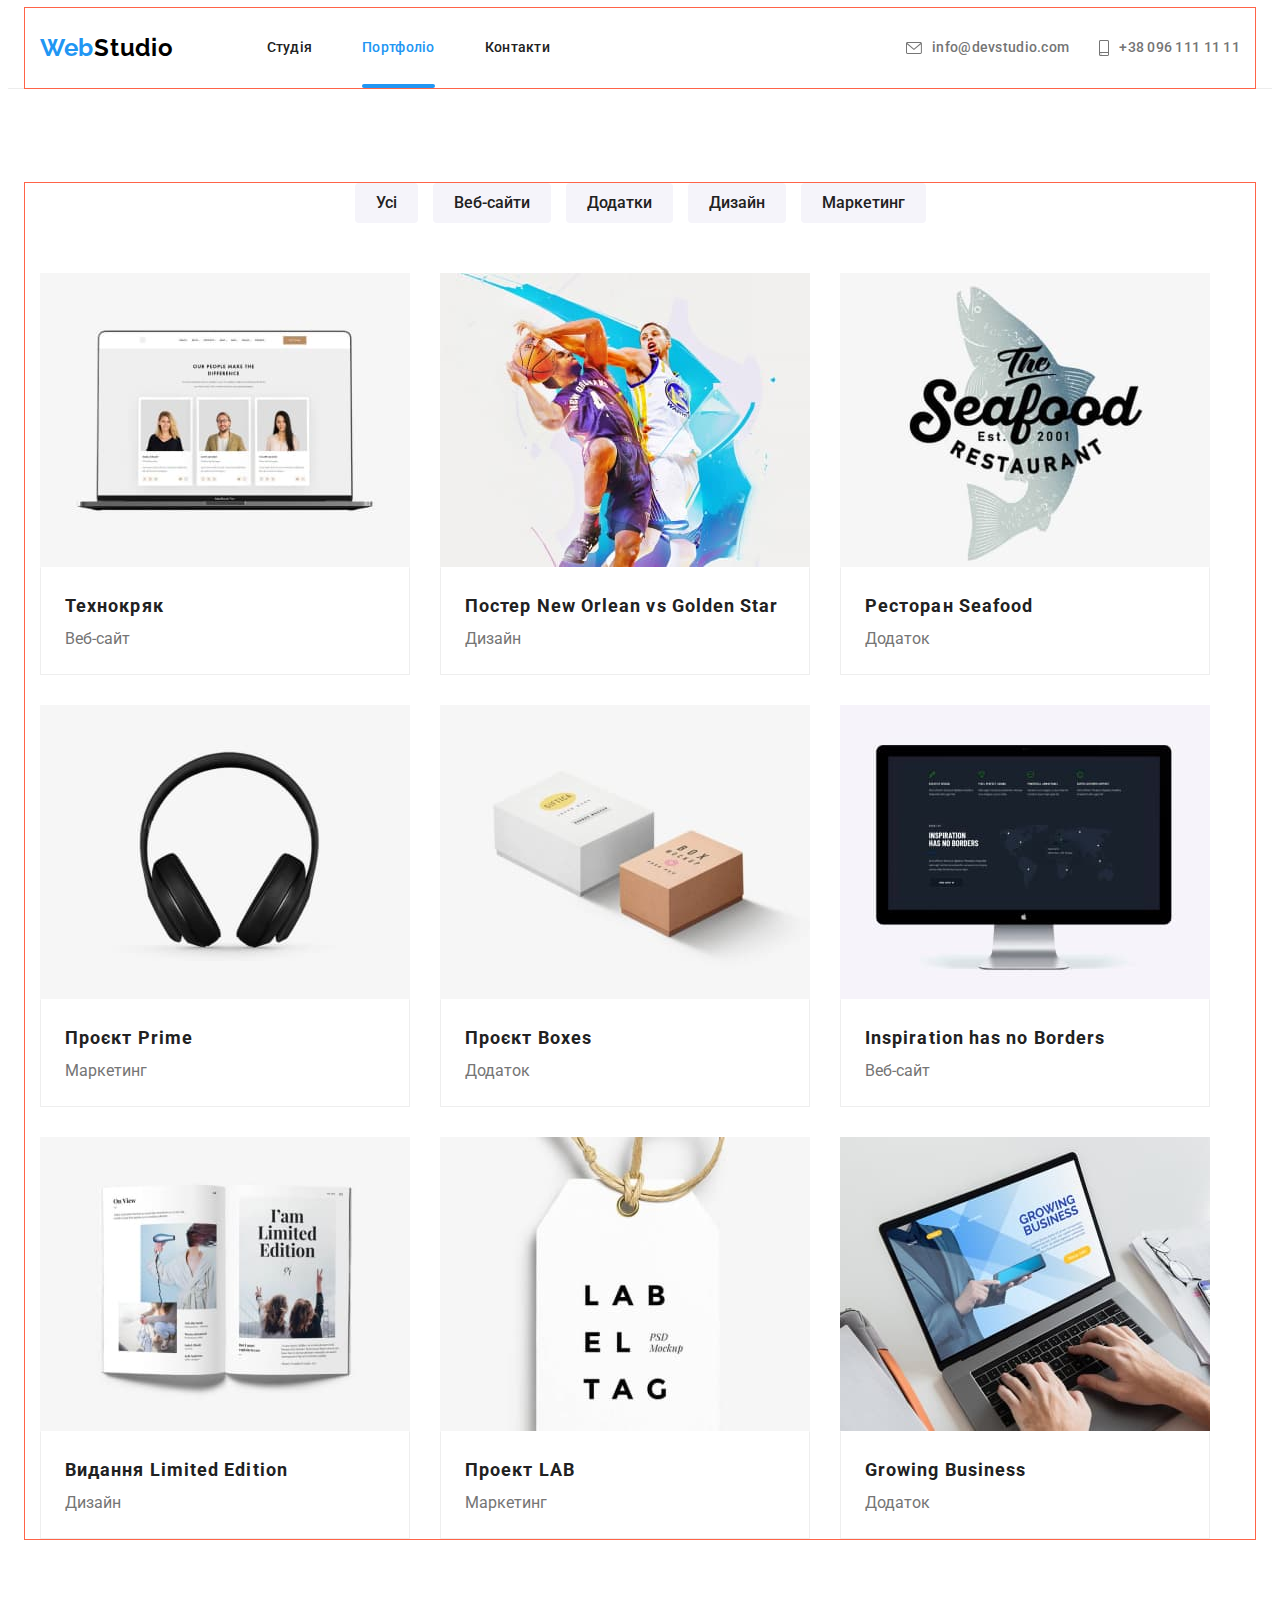
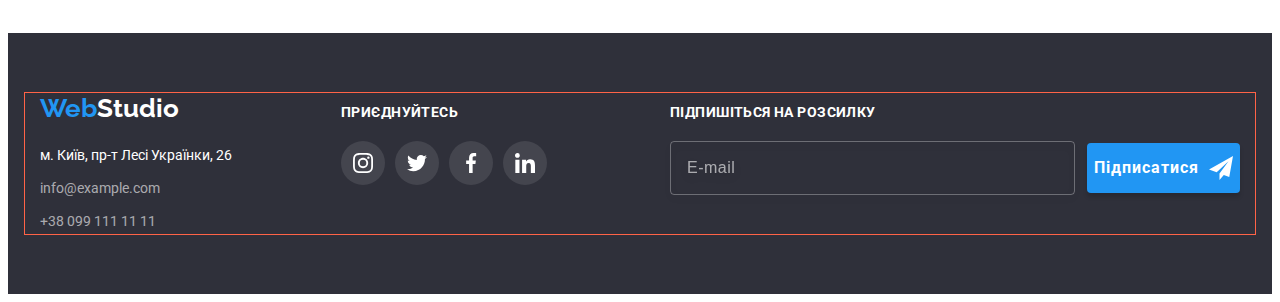
==== commit ba77f416: "make all in desktop and tab version" ====
--- a/portfolio.html
+++ b/portfolio.html
@@ -87,6 +87,13 @@
               <a href="" class="works-link link">
                 <div class="portfolio-contain-action">
                   <picture>
+							<source
+                  srcset="
+                    ./images/portfolio-desk-1-1x.jpg    1x,
+                    ./images/portfolio-desk-1-2x.jpg  2x
+                  "
+                  media="(min-width:1200px)"
+                />
                     <source
                       srcset="
                         ./images/portfolio-tab-1-1x.jpg 1x,
@@ -124,6 +131,13 @@
               <a href="" class="works-link link">
                 <div class="portfolio-contain-action">
                   <picture>
+							<source
+							srcset="
+							  ./images/portfolio-desk-2-1x.jpg    1x,
+							  ./images/portfolio-desk-2-2x.jpg  2x
+							"
+							media="(min-width:1200px)"
+						 />
                     <source
                       srcset="
                         ./images/portfolio-tab-2-1x.jpg 1x,
@@ -164,6 +178,13 @@
               <a href="" class="works-link link">
                 <div class="portfolio-contain-action">
                   <picture>
+							<source
+							srcset="
+							  ./images/portfolio-desk-3-1x.jpg    1x,
+							  ./images/portfolio-desk-3-2x.jpg  2x
+							"
+							media="(min-width:1200px)"
+						 />
                     <source
                       srcset="
                         ./images/portfolio-tab-3-1x.jpg 1x,
@@ -202,6 +223,13 @@
               <a href="" class="works-link link">
                 <div class="portfolio-contain-action">
                   <picture>
+							<source
+							srcset="
+							  ./images/portfolio-desk-4-1x.jpg    1x,
+							  ./images/portfolio-desk-4-2x.jpg  2x
+							"
+							media="(min-width:1200px)"
+						 />
                     <source
                       srcset="
                         ./images/portfolio-tab-4-1x.jpg 1x,
@@ -240,6 +268,13 @@
               <a href="" class="works-link link">
                 <div class="portfolio-contain-action">
                   <picture>
+							<source
+							srcset="
+							  ./images/portfolio-desk-5-1x.jpg    1x,
+							  ./images/portfolio-desk-5-2x.jpg  2x
+							"
+							media="(min-width:1200px)"
+						 />
                     <source
                       srcset="
                         ./images/portfolio-tab-5-1x.jpg 1x,
@@ -278,6 +313,13 @@
               <a href="" class="works-link link">
                 <div class="portfolio-contain-action">
                   <picture>
+							<source
+							srcset="
+							  ./images/portfolio-desk-6-1x.jpg    1x,
+							  ./images/portfolio-desk-6-2x.jpg  2x
+							"
+							media="(min-width:1200px)"
+						 />
                     <source
                       srcset="
                         ./images/portfolio-tab-6-1x.jpg 1x,
@@ -316,6 +358,13 @@
               <a href="" class="works-link link">
                 <div class="portfolio-contain-action">
                   <picture>
+							<source
+							srcset="
+							  ./images/portfolio-desk-7-1x.jpg    1x,
+							  ./images/portfolio-desk-7-2x.jpg  2x
+							"
+							media="(min-width:1200px)"
+						 />
                     <source
                       srcset="
                         ./images/portfolio-tab-7-1x.jpg 1x,
@@ -354,6 +403,13 @@
               <a href="" class="works-link link">
                 <div class="portfolio-contain-action">
                   <picture>
+							<source
+							srcset="
+							  ./images/portfolio-desk-8-1x.jpg    1x,
+							  ./images/portfolio-desk-8-2x.jpg  2x
+							"
+							media="(min-width:1200px)"
+						 />
                     <source
                       srcset="
                         ./images/portfolio-tab-8-1x.jpg 1x,
@@ -392,6 +448,13 @@
               <a href="" class="works-link link">
                 <div class="portfolio-contain-action">
                   <picture>
+							<source
+							srcset="
+							  ./images/portfolio-desk-9-1x.jpg    1x,
+							  ./images/portfolio-desk-9-2x.jpg  2x
+							"
+							media="(min-width:1200px)"
+						 />
                     <source
                       srcset="
                         ./images/portfolio-tab-9-1x.jpg 1x,
--- a/css/main.min.css
+++ b/css/main.min.css
@@ -1 +1 @@
-body{color:#757575;font-family:"Roboto",sans-serif}.list{list-style:none}.link{text-decoration:none;color:inherit}.img{display:block}.btn{cursor:pointer;font-family:inherit;border:1px solid rgba(0,0,0,0)}p,h1,h2,h3,h4,h5,h6{margin:0}ul{margin:0;padding:0}.visually-hidden{position:absolute;white-space:nowrap;width:1px;height:1px;overflow:hidden;border:0;padding:0;clip:rect(0 0 0 0);-webkit-clip-path:inset(50%);clip-path:inset(50%);margin:-1px}.container{margin:0 auto;padding-left:15px;padding-right:15px;outline:1px solid tomato}@media screen and (min-width: 480px){.container{width:448px}}@media screen and (min-width: 768px){.container{width:768px}}.section{padding-top:60px;padding-bottom:60px}.header-link.current{position:relative;color:#2196f3}.logo-header{color:#000;font-family:"Raleway",sans-serif;font-weight:700;font-size:24px;line-height:1.16;letter-spacing:.03em}.logo-blue{color:#2196f3}.header-link{color:#212121;padding-top:32px;padding-bottom:32px}.header-link:hover,.header-link:focus{color:#2196f3}.header-contact-list-item,.header-link{display:-webkit-box;display:-ms-flexbox;display:flex;-webkit-box-align:center;-ms-flex-align:center;align-items:center;fill:currentColor;font-weight:500;font-size:14px;line-height:1.14;letter-spacing:.02em;-webkit-transition:color 250ms cubic-bezier(0.4, 0, 0.2, 1);transition:color 250ms cubic-bezier(0.4, 0, 0.2, 1)}.header-contact-list-item:hover,.header-contact-list-item:focus{color:#2196f3}.contacts-icon{margin-right:10px}.header{padding-top:6px;padding-bottom:6px}.header-nav{display:-webkit-box;display:-ms-flexbox;display:flex}.header-nav-item:not(:last-child){margin-right:50px}.header-contacts{display:-webkit-box;display:-ms-flexbox;display:flex}@media screen and (min-width: 768px){.header-contacts{-webkit-box-orient:vertical;-webkit-box-direction:normal;-ms-flex-direction:column;flex-direction:column;gap:10px}}.header-container{display:-webkit-box;display:-ms-flexbox;display:flex;-webkit-box-align:center;-ms-flex-align:center;align-items:center}@media screen and (min-width: 768px){.header-container{-webkit-box-pack:justify;-ms-flex-pack:justify;justify-content:space-between}}.header-portfolio{border-bottom:1px solid #ececec}.header-link.current::after{content:"";position:absolute;bottom:0;width:100%;height:4px;background:#2196f3;border-radius:2px}.menu-button{margin-left:auto;background-color:rgba(0,0,0,0)}.hero-section{background-color:#2f303a;padding-top:118px;padding-bottom:118px;max-width:480px;margin-left:auto;margin-right:auto;background-image:-webkit-gradient(linear, left top, left bottom, from(rgba(47, 48, 58, 0.4)), to(rgba(47, 48, 58, 0.4))),url(../images/hero-mob-1x.jpg);background-image:linear-gradient(rgba(47, 48, 58, 0.4), rgba(47, 48, 58, 0.4)),url(../images/hero-mob-1x.jpg);background-repeat:no-repeat;background-size:cover;background-position:center;-webkit-box-flex:1;-ms-flex-positive:1;flex-grow:1}@media(min-device-pixel-ratio: 2),(-webkit-min-device-pixel-ratio: 2),(min-resolution: 192dpi),(min-resolution: 2dppx){.hero-section{background-image:-webkit-gradient(linear, left top, left bottom, from(rgba(47, 48, 58, 0.4)), to(rgba(47, 48, 58, 0.4))),url(../images/hero-mob-2x.jpg);background-image:linear-gradient(rgba(47, 48, 58, 0.4), rgba(47, 48, 58, 0.4)),url(../images/hero-mob-2x.jpg)}}@media screen and (min-width: 768px){.hero-section{width:768px;max-width:768px;background-image:-webkit-gradient(linear, left top, left bottom, from(rgba(47, 48, 58, 0.4)), to(rgba(47, 48, 58, 0.4))),url(../images/hero-tab-1x.jpg);background-image:linear-gradient(rgba(47, 48, 58, 0.4), rgba(47, 48, 58, 0.4)),url(../images/hero-tab-1x.jpg);background-repeat:no-repeat;background-size:cover;background-position:center;-webkit-box-flex:1;-ms-flex-positive:1;flex-grow:1}}@media screen and (min-width: 768px)and (min-device-pixel-ratio: 2),screen and (min-width: 768px)and (-webkit-min-device-pixel-ratio: 2),screen and (min-width: 768px)and (min-resolution: 192dpi),screen and (min-width: 768px)and (min-resolution: 2dppx){.hero-section{background-image:-webkit-gradient(linear, left top, left bottom, from(rgba(47, 48, 58, 0.4)), to(rgba(47, 48, 58, 0.4))),url(../images/hero-tab-2x.jpg);background-image:linear-gradient(rgba(47, 48, 58, 0.4), rgba(47, 48, 58, 0.4)),url(../images/hero-tab-2x.jpg)}}.hero-section__title{color:#fff;text-align:center;max-width:360px;margin:0 auto;font-weight:900;font-size:26px;line-height:1.62;text-align:center;letter-spacing:.06em;text-transform:uppercase}.hero-section__btn{display:block;color:#fff;background-color:#2196f3;border-radius:4px;max-width:200px;margin:0 auto;margin-top:30px;padding:10px;font-weight:700;font-size:16px;line-height:1.88;letter-spacing:.06em;-webkit-transition:background-color 250ms cubic-bezier(0.4, 0, 0.2, 1);transition:background-color 250ms cubic-bezier(0.4, 0, 0.2, 1)}.hero-section__btn:hover,.hero-section__btn:focus{background-color:#188ce8}.benefits__title{color:#212121;text-align:center;font-weight:700;font-size:14px;line-height:1.14;text-transform:uppercase}.benefits__caption{font-size:14px;line-height:1.71;margin-top:10px}.benefits__list{display:-webkit-box;display:-ms-flexbox;display:flex;-webkit-box-orient:vertical;-webkit-box-direction:normal;-ms-flex-direction:column;flex-direction:column;gap:30px}@media screen and (min-width: 768px){.benefits__list{-webkit-box-orient:horizontal;-webkit-box-direction:normal;-ms-flex-direction:row;flex-direction:row;-ms-flex-wrap:wrap;flex-wrap:wrap}}.benefits__item{width:100%}@media screen and (min-width: 768px){.benefits__item{width:calc((100% - 30px)/2)}}.benefits__icon-bg{display:-webkit-box;display:-ms-flexbox;display:flex;-webkit-box-align:center;-ms-flex-align:center;align-items:center;-webkit-box-pack:center;-ms-flex-pack:center;justify-content:center;width:100%;height:120px;background-color:#f5f4fa;margin-bottom:30px}.work{padding-top:0px}.work__list{margin-top:50px;-webkit-column-gap:30px;-moz-column-gap:30px;column-gap:30px;display:-webkit-box;display:-ms-flexbox;display:flex}.work__item{width:calc((100% - 60px)/3)}.work__subscribe{font-weight:700;font-size:14px;line-height:1.14;text-align:center;letter-spacing:.03em;text-transform:uppercase;color:#fff}.work__subscribe-wrap{position:relative}.work__subscribe-bg{position:absolute;bottom:0;width:100%;height:70px;background-color:rgba(47,48,58,.8);display:-webkit-box;display:-ms-flexbox;display:flex;-webkit-box-pack:center;-ms-flex-pack:center;justify-content:center;-webkit-box-align:center;-ms-flex-align:center;align-items:center}.work__title{color:#212121;font-weight:700;font-size:36px;line-height:1.16;text-align:center}.team-section-title{color:#212121;font-weight:700;font-size:28px;line-height:.84;text-align:center;letter-spacing:.03em}.team-section{background-color:#f5f4fa}.team-item-title{color:#212121;font-weight:500;font-size:16px;line-height:1.18;text-align:center}.team-item-caption{margin-top:10px;font-size:16px;line-height:1.18;text-align:center}.team-list{margin-top:30px;display:-webkit-box;display:-ms-flexbox;display:flex;-webkit-box-orient:vertical;-webkit-box-direction:normal;-ms-flex-direction:column;flex-direction:column;gap:30px}@media screen and (min-width: 768px){.team-list{-webkit-box-orient:horizontal;-webkit-box-direction:normal;-ms-flex-direction:row;flex-direction:row;-ms-flex-wrap:wrap;flex-wrap:wrap}}.team-caption-block{padding-top:30px;padding-bottom:30px}.team-item{width:100%;background-color:#fff;-webkit-box-shadow:0px 1px 3px rgba(0,0,0,.12),0px 1px 1px rgba(0,0,0,.14),0px 2px 1px rgba(0,0,0,.2);box-shadow:0px 1px 3px rgba(0,0,0,.12),0px 1px 1px rgba(0,0,0,.14),0px 2px 1px rgba(0,0,0,.2);border-radius:0px 0px 4px 4px}@media screen and (min-width: 768px){.team-item{width:calc((100% - 30px)/2)}}.img-team{width:100%}.footer{background-color:#2f303a;padding-top:60px;padding-bottom:60px}.logo-footer{color:#fff;font-family:"Raleway",sans-serif;font-weight:700;font-size:26px;line-height:1.19;display:inherit;text-align:center}.address{font-style:normal;display:-webkit-box;display:-ms-flexbox;display:flex;-webkit-box-orient:vertical;-webkit-box-direction:normal;-ms-flex-direction:column;flex-direction:column;-webkit-box-align:center;-ms-flex-align:center;align-items:center}.address-city{color:#fff;font-size:14px;line-height:1.71;margin-top:20px}.address-mail,.address-phone{color:rgba(255,255,255,.6);margin-top:9px;font-size:14px;line-height:1.71;-webkit-transition:color 250ms cubic-bezier(0.4, 0, 0.2, 1);transition:color 250ms cubic-bezier(0.4, 0, 0.2, 1)}.address-mail:hover,.address-phone:hover,.address-mail:focus,.address-phone:focus{color:#2196f3}.footer-field{display:-webkit-box;display:-ms-flexbox;display:flex;-webkit-box-align:center;-ms-flex-align:center;align-items:center;-webkit-box-orient:vertical;-webkit-box-direction:normal;-ms-flex-direction:column;flex-direction:column;margin-top:20px}.input-footer{background-color:rgba(0,0,0,0);outline:none;width:100%;height:50px;padding-left:16px;border:1px solid rgba(255,255,255,.3);-webkit-filter:drop-shadow(0px 4px 4px rgba(0, 0, 0, 0.15));filter:drop-shadow(0px 4px 4px rgba(0, 0, 0, 0.15));border-radius:4px;font-weight:400;font-size:16px;line-height:1.25;letter-spacing:.03em;color:rgba(255,255,255,.6)}.input-footer::-webkit-input-placeholder{font-weight:400;font-size:16px;line-height:1.25;letter-spacing:.03em;color:rgba(255,255,255,.6)}.input-footer::-moz-placeholder{font-weight:400;font-size:16px;line-height:1.25;letter-spacing:.03em;color:rgba(255,255,255,.6)}.input-footer:-ms-input-placeholder{font-weight:400;font-size:16px;line-height:1.25;letter-spacing:.03em;color:rgba(255,255,255,.6)}.input-footer::-ms-input-placeholder{font-weight:400;font-size:16px;line-height:1.25;letter-spacing:.03em;color:rgba(255,255,255,.6)}.input-footer::placeholder{font-weight:400;font-size:16px;line-height:1.25;letter-spacing:.03em;color:rgba(255,255,255,.6)}.btn-footer{display:-webkit-box;display:-ms-flexbox;display:flex;-webkit-box-align:center;-ms-flex-align:center;align-items:center;-webkit-box-pack:center;-ms-flex-pack:center;justify-content:center;margin-top:20px;width:200px;height:50px;background:#2196f3;-webkit-box-shadow:0px 4px 4px rgba(0,0,0,.15);box-shadow:0px 4px 4px rgba(0,0,0,.15);border-radius:4px;font-weight:700;font-size:16px;line-height:1.88;letter-spacing:.06em;color:#fff;-webkit-transition:background-color 250ms cubic-bezier(0.4, 0, 0.2, 1),-webkit-box-shadow 250ms cubic-bezier(0.4, 0, 0.2, 1);transition:background-color 250ms cubic-bezier(0.4, 0, 0.2, 1),-webkit-box-shadow 250ms cubic-bezier(0.4, 0, 0.2, 1);transition:background-color 250ms cubic-bezier(0.4, 0, 0.2, 1),box-shadow 250ms cubic-bezier(0.4, 0, 0.2, 1);transition:background-color 250ms cubic-bezier(0.4, 0, 0.2, 1),box-shadow 250ms cubic-bezier(0.4, 0, 0.2, 1),-webkit-box-shadow 250ms cubic-bezier(0.4, 0, 0.2, 1)}.btn-footer:hover{background-color:#0c71c4;-webkit-box-shadow:0px 6px 6px rgba(0,0,0,.15);box-shadow:0px 6px 6px rgba(0,0,0,.15)}.btn-icon-footer{margin-left:10px}.footer-content{display:-webkit-box;display:-ms-flexbox;display:flex;-webkit-box-orient:vertical;-webkit-box-direction:normal;-ms-flex-direction:column;flex-direction:column;-webkit-box-align:center;-ms-flex-align:center;align-items:center}@media screen and (min-width: 768px){.footer-content{display:-webkit-box;display:-ms-flexbox;display:flex;-webkit-box-orient:horizontal;-webkit-box-direction:normal;-ms-flex-direction:row;flex-direction:row;-ms-flex-wrap:wrap;flex-wrap:wrap;-ms-flex-pack:distribute;justify-content:space-around;-webkit-box-align:start;-ms-flex-align:start;align-items:flex-start}}.form-footer{margin-top:60px;width:100%}@media screen and (min-width: 768px){.form-footer{width:450px}}.portfolio-btn{color:#212121;background-color:#f5f4fa;border-radius:4px;font-weight:500;font-size:16px;line-height:1.62;text-align:center;padding:6px 20px;-webkit-transition:color 250ms cubic-bezier(0.4, 0, 0.2, 1),background-color 250ms cubic-bezier(0.4, 0, 0.2, 1);transition:color 250ms cubic-bezier(0.4, 0, 0.2, 1),background-color 250ms cubic-bezier(0.4, 0, 0.2, 1)}.portfolio-btn:hover,.portfolio-btn:focus{color:#fff;background-color:#2196f3}.works-item-title{color:#212121;font-weight:700;font-size:18px;line-height:2;letter-spacing:.06em}@media screen and (min-width: 768px){.works-item-title{width:304px}}.works-item-caption{font-size:16px;line-height:1.88}.portfolio-nav-list{display:-webkit-box;display:-ms-flexbox;display:flex;-ms-flex-wrap:wrap;flex-wrap:wrap;max-width:326px;row-gap:8px;-webkit-column-gap:15px;-moz-column-gap:15px;column-gap:15px}@media screen and (min-width: 768px){.portfolio-nav-list{max-width:100%;-webkit-box-pack:center;-ms-flex-pack:center;justify-content:center}}.portfolio-list-item{-webkit-transition:-webkit-box-shadow 250ms cubic-bezier(0.4, 0, 0.2, 1);transition:-webkit-box-shadow 250ms cubic-bezier(0.4, 0, 0.2, 1);transition:box-shadow 250ms cubic-bezier(0.4, 0, 0.2, 1);transition:box-shadow 250ms cubic-bezier(0.4, 0, 0.2, 1), -webkit-box-shadow 250ms cubic-bezier(0.4, 0, 0.2, 1)}.portfolio-list-item:hover,.portfolio-list-item:focus{-webkit-box-shadow:0px 3px 1px rgba(0,0,0,.1),0px 1px 2px rgba(0,0,0,.08),0px 2px 2px rgba(0,0,0,.12);box-shadow:0px 3px 1px rgba(0,0,0,.1),0px 1px 2px rgba(0,0,0,.08),0px 2px 2px rgba(0,0,0,.12);border-radius:4px}.portfolio-works-list{margin-top:50px;display:-webkit-box;display:-ms-flexbox;display:flex;-ms-flex-wrap:wrap;flex-wrap:wrap;gap:30px}.portfolio-caption-block{padding:20px 24px;border:1px solid #eee;border-top:1px solid rgba(0,0,0,0)}.portfolio-contain-action{position:relative;overflow:hidden}.portfolio-subscribe{position:absolute;top:0;left:0;height:100%;padding:77px 24px;background-color:rgba(33,150,243,.9);font-weight:400;font-size:18px;line-height:1.56;letter-spacing:.03em;color:#fff;-webkit-transform:translateY(100%);transform:translateY(100%);-webkit-transition:-webkit-transform 250ms cubic-bezier(0.4, 0, 0.2, 1);transition:-webkit-transform 250ms cubic-bezier(0.4, 0, 0.2, 1);transition:transform 250ms cubic-bezier(0.4, 0, 0.2, 1);transition:transform 250ms cubic-bezier(0.4, 0, 0.2, 1), -webkit-transform 250ms cubic-bezier(0.4, 0, 0.2, 1)}.works-list-item:hover .portfolio-subscribe{-webkit-transform:translateY(0);transform:translateY(0)}.works-link{display:block;-webkit-transition:-webkit-box-shadow 250ms cubic-bezier(0.4, 0, 0.2, 1);transition:-webkit-box-shadow 250ms cubic-bezier(0.4, 0, 0.2, 1);transition:box-shadow 250ms cubic-bezier(0.4, 0, 0.2, 1);transition:box-shadow 250ms cubic-bezier(0.4, 0, 0.2, 1), -webkit-box-shadow 250ms cubic-bezier(0.4, 0, 0.2, 1)}.works-link:hover,.works-link:focus{-webkit-box-shadow:0px 1px 1px rgba(0,0,0,.12),0px 4px 4px rgba(0,0,0,.06),1px 4px 6px rgba(0,0,0,.16);box-shadow:0px 1px 1px rgba(0,0,0,.12),0px 4px 4px rgba(0,0,0,.06),1px 4px 6px rgba(0,0,0,.16)}.img-portfolio{max-width:100%}@media screen and (min-width: 768px){.img-portfolio{width:354px}}@media screen and (min-width: 768px){.works-list-item:first-child .portfolio-caption-block{padding:38px 24px}}.address-block-link{display:-webkit-box;display:-ms-flexbox;display:flex;-webkit-box-orient:vertical;-webkit-box-direction:normal;-ms-flex-direction:column;flex-direction:column}.costumers-title{text-align:center;font-weight:700;font-size:28px;line-height:1.17;text-align:center;letter-spacing:.03em;color:#212121}.costumers-list{display:-webkit-box;display:-ms-flexbox;display:flex;gap:30px;-ms-flex-wrap:wrap;flex-wrap:wrap;margin-top:30px}.costumers-link{color:#afb1b8;display:-webkit-box;display:-ms-flexbox;display:flex;-webkit-box-align:center;-ms-flex-align:center;align-items:center;-webkit-box-pack:center;-ms-flex-pack:center;justify-content:center;width:100%;height:92px;border:1px solid #afb1b8;border-radius:4px;-webkit-transition:border-color 250ms cubic-bezier(0.4, 0, 0.2, 1),color 250ms cubic-bezier(0.4, 0, 0.2, 1);transition:border-color 250ms cubic-bezier(0.4, 0, 0.2, 1),color 250ms cubic-bezier(0.4, 0, 0.2, 1)}.costumers-link:hover,.costumers-link:focus{border-color:#2196f3;color:#2196f3}.costumers-item{width:calc((100% - 30px)/2)}@media screen and (min-width: 768px){.costumers-item{width:calc((100% - 60px)/3)}}.costumers-icon{fill:currentColor}.icon-soc-list{display:-webkit-box;display:-ms-flexbox;display:flex;-webkit-box-pack:center;-ms-flex-pack:center;justify-content:center;gap:10px;margin-top:16px}.soc-link{display:-webkit-box;display:-ms-flexbox;display:flex;-webkit-box-align:center;-ms-flex-align:center;align-items:center;-webkit-box-pack:center;-ms-flex-pack:center;justify-content:center;width:44px;height:44px;border-radius:50%;fill:#afb1b8;-webkit-transition:background-color 250ms cubic-bezier(0.4, 0, 0.2, 1),fill 250ms cubic-bezier(0.4, 0, 0.2, 1);transition:background-color 250ms cubic-bezier(0.4, 0, 0.2, 1),fill 250ms cubic-bezier(0.4, 0, 0.2, 1)}.soc-link:hover,.soc-link:focus{background-color:#2196f3;fill:#fff}.icon-soc-list-footer{display:-webkit-box;display:-ms-flexbox;display:flex;gap:10px;margin-top:20px}.container.footer-content{display:-webkit-box;display:-ms-flexbox;display:flex}.soc-footer-title{font-family:"Roboto";font-style:normal;font-weight:700;font-size:14px;line-height:1.14;letter-spacing:.03em;text-transform:uppercase;text-align:center;color:#fff}.soc-footer{margin-top:60px}@media screen and (min-width: 768px){.soc-footer{margin-top:5px}}.footer-address{width:231px}.soc-link.footer-soc{background-color:rgba(255,255,255,.1);fill:#fff;-webkit-transition:background-color 250ms cubic-bezier(0.4, 0, 0.2, 1);transition:background-color 250ms cubic-bezier(0.4, 0, 0.2, 1)}.soc-link.footer-soc:hover,.soc-link.footer-soc:focus{background-color:#2196f3}.backdrop{width:100%;height:100%;position:fixed;top:0;background-color:rgba(0,0,0,.2);-webkit-transition:opacity 500ms linear,visibility 500ms linear;transition:opacity 500ms linear,visibility 500ms linear}.modal{position:absolute;top:50%;left:50%;-webkit-transform:translate(-50%, -50%) scale(1);transform:translate(-50%, -50%) scale(1);-webkit-transition:-webkit-transform 500ms linear;transition:-webkit-transform 500ms linear;transition:transform 500ms linear;transition:transform 500ms linear, -webkit-transform 500ms linear;width:100%;min-height:100%;padding:40px;background-color:#fff;-webkit-box-shadow:0px 1px 3px rgba(0,0,0,.12),0px 1px 1px rgba(0,0,0,.14),0px 2px 1px rgba(0,0,0,.2);box-shadow:0px 1px 3px rgba(0,0,0,.12),0px 1px 1px rgba(0,0,0,.14),0px 2px 1px rgba(0,0,0,.2);border-radius:4px}@media screen and (min-width: 480px){.modal{width:450px;min-height:581px}}.modal-close{position:absolute;display:-webkit-box;display:-ms-flexbox;display:flex;-webkit-box-align:center;-ms-flex-align:center;align-items:center;-webkit-box-pack:center;-ms-flex-pack:center;justify-content:center;top:8px;right:8px;width:30px;height:30px;border-radius:50%;background-color:#fff;border:1px solid rgba(0,0,0,.1);-webkit-transition:background-color 250ms cubic-bezier(0.4, 0, 0.2, 1);transition:background-color 250ms cubic-bezier(0.4, 0, 0.2, 1)}.close-icon-svg{-webkit-transition:fill 250ms cubic-bezier(0.4, 0, 0.2, 1),-webkit-transform 250ms cubic-bezier(0.4, 0, 0.2, 1);transition:fill 250ms cubic-bezier(0.4, 0, 0.2, 1),-webkit-transform 250ms cubic-bezier(0.4, 0, 0.2, 1);transition:transform 250ms cubic-bezier(0.4, 0, 0.2, 1),fill 250ms cubic-bezier(0.4, 0, 0.2, 1);transition:transform 250ms cubic-bezier(0.4, 0, 0.2, 1),fill 250ms cubic-bezier(0.4, 0, 0.2, 1),-webkit-transform 250ms cubic-bezier(0.4, 0, 0.2, 1)}.modal-close:hover .close-icon-svg{-webkit-transform:rotate(360deg);transform:rotate(360deg);fill:#2196f3}.modal-close:hover{background-color:rgba(226,220,220,.829)}.is-hidden{opacity:0;visibility:hidden;pointer-events:none}.backdrop.is-hidden .modal{-webkit-transform:translate(-50%, -50%) scale(0);transform:translate(-50%, -50%) scale(0)}.modal-title{text-align:center;margin-bottom:12px;font-weight:700;font-size:20px;line-height:1.15;text-align:center;letter-spacing:.03em;color:#212121}.input-form{display:block;width:100%;height:40px;border:1px solid rgba(33,33,33,.2);border-radius:4px;padding-left:42px;outline:none;cursor:pointer;-webkit-transition:border-color 250ms cubic-bezier(0.4, 0, 0.2, 1);transition:border-color 250ms cubic-bezier(0.4, 0, 0.2, 1)}.input-form:hover,.input-form:focus{border-color:#2196f3}.input-title{display:block;margin-bottom:4px;font-weight:400;font-size:12px;line-height:1.16;letter-spacing:.01em;color:#757575}.form-field{margin-bottom:10px}.form-field-comment{margin-bottom:20px}.form-field-politic{margin-bottom:30px}.input-comment{resize:none;height:120px;padding:12px 16px}.input-comment::-webkit-input-placeholder{font-weight:400;font-size:12px;line-height:1.16;letter-spacing:.01em;color:rgba(117,117,117,.5)}.input-comment::-moz-placeholder{font-weight:400;font-size:12px;line-height:1.16;letter-spacing:.01em;color:rgba(117,117,117,.5)}.input-comment:-ms-input-placeholder{font-weight:400;font-size:12px;line-height:1.16;letter-spacing:.01em;color:rgba(117,117,117,.5)}.input-comment::-ms-input-placeholder{font-weight:400;font-size:12px;line-height:1.16;letter-spacing:.01em;color:rgba(117,117,117,.5)}.input-comment::placeholder{font-weight:400;font-size:12px;line-height:1.16;letter-spacing:.01em;color:rgba(117,117,117,.5)}.icon-container{position:relative}.icon-input{position:absolute;top:50%;left:12px;-webkit-transform:translateY(-50%);transform:translateY(-50%);-webkit-transition:fill 250ms cubic-bezier(0.4, 0, 0.2, 1);transition:fill 250ms cubic-bezier(0.4, 0, 0.2, 1)}.politic-title{font-weight:400;font-size:14px;line-height:1.71;letter-spacing:.03em;color:#757575}.politic-link{border-bottom:1px solid #2196f3;color:#2196f3}.form-field-politic{display:-webkit-box;display:-ms-flexbox;display:flex;-webkit-box-align:center;-ms-flex-align:center;align-items:center;-webkit-box-pack:center;-ms-flex-pack:center;justify-content:center}.icon-politic{border:2px solid #212121;border-radius:4px;margin-right:7px;cursor:pointer;-webkit-transition:background-color 250ms cubic-bezier(0.4, 0, 0.2, 1),border-color 250ms cubic-bezier(0.4, 0, 0.2, 1);transition:background-color 250ms cubic-bezier(0.4, 0, 0.2, 1),border-color 250ms cubic-bezier(0.4, 0, 0.2, 1)}.politic-title{display:-webkit-box;display:-ms-flexbox;display:flex;-webkit-box-align:center;-ms-flex-align:center;align-items:center}.checkbox-politic:checked+.politic-title>.icon-politic{background-color:#2196f3;border-color:#2196f3}.input-form:hover+.icon-input,.input-form:focus+.icon-input{fill:#2196f3}.form-button{display:-webkit-box;display:-ms-flexbox;display:flex;-webkit-box-align:center;-ms-flex-align:center;align-items:center;text-align:center;margin-left:auto;margin-right:auto;background-color:#188ce8;-webkit-box-shadow:0px 4px 4px rgba(0,0,0,.15);box-shadow:0px 4px 4px rgba(0,0,0,.15);border-radius:4px;font-weight:700;font-size:16px;line-height:1.88;letter-spacing:.06em;color:#fff;padding:10px 52px;-webkit-transition:background-color 250ms cubic-bezier(0.4, 0, 0.2, 1),-webkit-box-shadow 250ms cubic-bezier(0.4, 0, 0.2, 1);transition:background-color 250ms cubic-bezier(0.4, 0, 0.2, 1),-webkit-box-shadow 250ms cubic-bezier(0.4, 0, 0.2, 1);transition:background-color 250ms cubic-bezier(0.4, 0, 0.2, 1),box-shadow 250ms cubic-bezier(0.4, 0, 0.2, 1);transition:background-color 250ms cubic-bezier(0.4, 0, 0.2, 1),box-shadow 250ms cubic-bezier(0.4, 0, 0.2, 1),-webkit-box-shadow 250ms cubic-bezier(0.4, 0, 0.2, 1)}.form-button:hover,.form-button:focus{background-color:#1f7fce;-webkit-box-shadow:0px 6px 6px rgba(0,0,0,.15);box-shadow:0px 6px 6px rgba(0,0,0,.15)}/*# sourceMappingURL=main.min.css.map */+body{color:#757575;font-family:"Roboto",sans-serif}.list{list-style:none}.link{text-decoration:none;color:inherit}.img{display:block}.btn{cursor:pointer;font-family:inherit;border:1px solid rgba(0,0,0,0)}p,h1,h2,h3,h4,h5,h6{margin:0}ul{margin:0;padding:0}.visually-hidden{position:absolute;white-space:nowrap;width:1px;height:1px;overflow:hidden;border:0;padding:0;clip:rect(0 0 0 0);-webkit-clip-path:inset(50%);clip-path:inset(50%);margin:-1px}.container{margin:0 auto;padding-left:15px;padding-right:15px;outline:1px solid tomato}@media screen and (min-width: 480px){.container{width:448px}}@media screen and (min-width: 768px){.container{width:768px}}@media screen and (min-width: 1200px){.container{width:1200px}}.section{padding-top:60px;padding-bottom:60px}@media screen and (min-width: 1200px){.section{padding-top:94px;padding-bottom:94px}}.header-link.current{position:relative;color:#2196f3}.logo-header{color:#000;font-family:"Raleway",sans-serif;font-weight:700;font-size:24px;line-height:1.16;letter-spacing:.03em}.logo-blue{color:#2196f3}.header-link{color:#212121;padding-top:32px;padding-bottom:32px}.header-link:hover,.header-link:focus{color:#2196f3}.header-contact-list-item,.header-link{display:-webkit-box;display:-ms-flexbox;display:flex;-webkit-box-align:center;-ms-flex-align:center;align-items:center;fill:currentColor;font-weight:500;font-size:14px;line-height:1.14;letter-spacing:.02em;-webkit-transition:color 250ms cubic-bezier(0.4, 0, 0.2, 1);transition:color 250ms cubic-bezier(0.4, 0, 0.2, 1)}.header-contact-list-item:hover,.header-contact-list-item:focus{color:#2196f3}.contacts-icon{margin-right:10px}.header-nav{display:-webkit-box;display:-ms-flexbox;display:flex}@media screen and (min-width: 1200px){.header-nav{margin-left:93px}}.header-nav-item:not(:last-child){margin-right:50px}.header-contacts{display:-webkit-box;display:-ms-flexbox;display:flex}@media screen and (min-width: 768px){.header-contacts{-webkit-box-orient:vertical;-webkit-box-direction:normal;-ms-flex-direction:column;flex-direction:column;gap:10px}}@media screen and (min-width: 1200px){.header-contacts{-webkit-box-orient:horizontal;-webkit-box-direction:normal;-ms-flex-direction:row;flex-direction:row;gap:30px;margin-left:auto}}.header-container{display:-webkit-box;display:-ms-flexbox;display:flex;-webkit-box-align:center;-ms-flex-align:center;align-items:center}@media screen and (min-width: 768px){.header-container{-webkit-box-pack:justify;-ms-flex-pack:justify;justify-content:space-between}}@media screen and (min-width: 1200px){.header-container{-webkit-box-pack:start;-ms-flex-pack:start;justify-content:start}}.header-portfolio{border-bottom:1px solid #ececec}.header-link.current::after{content:"";position:absolute;bottom:0;width:100%;height:4px;background:#2196f3;border-radius:2px}.header{border-bottom:1px solid #ececec}.menu-button{margin-left:auto;background-color:rgba(0,0,0,0)}.hero-section{background-color:#2f303a;padding-top:118px;padding-bottom:118px;max-width:480px;margin-left:auto;margin-right:auto;background-image:-webkit-gradient(linear, left top, left bottom, from(rgba(47, 48, 58, 0.4)), to(rgba(47, 48, 58, 0.4))),url(../images/hero-mob-1x.jpg);background-image:linear-gradient(rgba(47, 48, 58, 0.4), rgba(47, 48, 58, 0.4)),url(../images/hero-mob-1x.jpg);background-repeat:no-repeat;background-size:cover;background-position:center;-webkit-box-flex:1;-ms-flex-positive:1;flex-grow:1}@media(min-device-pixel-ratio: 2),(-webkit-min-device-pixel-ratio: 2),(min-resolution: 192dpi),(min-resolution: 2dppx){.hero-section{background-image:-webkit-gradient(linear, left top, left bottom, from(rgba(47, 48, 58, 0.4)), to(rgba(47, 48, 58, 0.4))),url(../images/hero-mob-2x.jpg);background-image:linear-gradient(rgba(47, 48, 58, 0.4), rgba(47, 48, 58, 0.4)),url(../images/hero-mob-2x.jpg)}}@media screen and (min-width: 768px){.hero-section{width:768px;max-width:768px;background-image:-webkit-gradient(linear, left top, left bottom, from(rgba(47, 48, 58, 0.4)), to(rgba(47, 48, 58, 0.4))),url(../images/hero-tab-1x.jpg);background-image:linear-gradient(rgba(47, 48, 58, 0.4), rgba(47, 48, 58, 0.4)),url(../images/hero-tab-1x.jpg);background-repeat:no-repeat;background-size:cover;background-position:center;-webkit-box-flex:1;-ms-flex-positive:1;flex-grow:1}}@media screen and (min-width: 768px)and (min-device-pixel-ratio: 2),screen and (min-width: 768px)and (-webkit-min-device-pixel-ratio: 2),screen and (min-width: 768px)and (min-resolution: 192dpi),screen and (min-width: 768px)and (min-resolution: 2dppx){.hero-section{background-image:-webkit-gradient(linear, left top, left bottom, from(rgba(47, 48, 58, 0.4)), to(rgba(47, 48, 58, 0.4))),url(../images/hero-tab-2x.jpg);background-image:linear-gradient(rgba(47, 48, 58, 0.4), rgba(47, 48, 58, 0.4)),url(../images/hero-tab-2x.jpg)}}@media screen and (min-width: 1200px){.hero-section{width:100%;max-width:1600px;padding-top:200px;padding-bottom:200px;background-image:-webkit-gradient(linear, left top, left bottom, from(rgba(47, 48, 58, 0.4)), to(rgba(47, 48, 58, 0.4))),url(../images/hero-desk-1x.jpg);background-image:linear-gradient(rgba(47, 48, 58, 0.4), rgba(47, 48, 58, 0.4)),url(../images/hero-desk-1x.jpg);background-repeat:no-repeat;background-size:cover;background-position:center;-webkit-box-flex:1;-ms-flex-positive:1;flex-grow:1}}@media screen and (min-width: 1200px)and (min-device-pixel-ratio: 2),screen and (min-width: 1200px)and (-webkit-min-device-pixel-ratio: 2),screen and (min-width: 1200px)and (min-resolution: 192dpi),screen and (min-width: 1200px)and (min-resolution: 2dppx){.hero-section{background-image:-webkit-gradient(linear, left top, left bottom, from(rgba(47, 48, 58, 0.4)), to(rgba(47, 48, 58, 0.4))),url(../images/hero-desk-2x.jpg);background-image:linear-gradient(rgba(47, 48, 58, 0.4), rgba(47, 48, 58, 0.4)),url(../images/hero-desk-2x.jpg)}}.hero-section__title{color:#fff;text-align:center;max-width:360px;margin:0 auto;font-weight:900;font-size:26px;line-height:1.62;text-align:center;letter-spacing:.06em;text-transform:uppercase}@media screen and (min-width: 1200px){.hero-section__title{font-size:44px;line-height:1.36;max-width:696px}}.hero-section__btn{display:block;color:#fff;background-color:#2196f3;border-radius:4px;max-width:200px;margin:0 auto;margin-top:30px;padding:10px;font-weight:700;font-size:16px;line-height:1.88;letter-spacing:.06em;-webkit-transition:background-color 250ms cubic-bezier(0.4, 0, 0.2, 1);transition:background-color 250ms cubic-bezier(0.4, 0, 0.2, 1)}.hero-section__btn:hover,.hero-section__btn:focus{background-color:#188ce8}@media screen and (min-width: 1200px){.hero-section__btn{padding:10px 20px}}.benefits__title{color:#212121;text-align:center;font-weight:700;font-size:14px;line-height:1.14;text-transform:uppercase}@media screen and (min-width: 768px){.benefits__title{text-align:start}}.benefits__caption{font-size:14px;line-height:1.71;margin-top:10px}.benefits__list{display:-webkit-box;display:-ms-flexbox;display:flex;-webkit-box-orient:vertical;-webkit-box-direction:normal;-ms-flex-direction:column;flex-direction:column;gap:30px}@media screen and (min-width: 768px){.benefits__list{-webkit-box-orient:horizontal;-webkit-box-direction:normal;-ms-flex-direction:row;flex-direction:row;-ms-flex-wrap:wrap;flex-wrap:wrap}}.benefits__item{width:100%}@media screen and (min-width: 768px){.benefits__item{width:calc((100% - 30px)/2)}}@media screen and (min-width: 1200px){.benefits__item{width:calc((100% - 90px)/4)}}.benefits__icon-bg{display:-webkit-box;display:-ms-flexbox;display:flex;-webkit-box-align:center;-ms-flex-align:center;align-items:center;-webkit-box-pack:center;-ms-flex-pack:center;justify-content:center;width:100%;height:120px;background-color:#f5f4fa;margin-bottom:30px}.work{display:none}@media screen and (min-width: 1200px){.work{display:block;padding-top:0px}.work__list{margin-top:50px;-webkit-column-gap:30px;-moz-column-gap:30px;column-gap:30px;display:-webkit-box;display:-ms-flexbox;display:flex}}.work__item{width:calc((100% - 60px)/3)}.work__subscribe{font-weight:700;font-size:14px;line-height:1.14;text-align:center;letter-spacing:.03em;text-transform:uppercase;color:#fff}.work__subscribe-wrap{position:relative}.work__subscribe-bg{position:absolute;bottom:0;width:100%;height:70px;background-color:rgba(47,48,58,.8);display:-webkit-box;display:-ms-flexbox;display:flex;-webkit-box-pack:center;-ms-flex-pack:center;justify-content:center;-webkit-box-align:center;-ms-flex-align:center;align-items:center}.work__title{color:#212121;font-weight:700;font-size:36px;line-height:1.16;text-align:center}.team-section-title{color:#212121;font-weight:700;font-size:28px;line-height:.84;text-align:center;letter-spacing:.03em}@media screen and (min-width: 1200px){.team-section-title{font-size:36px;line-height:1.16}}.team-section{background-color:#f5f4fa}.team-item-title{color:#212121;font-weight:500;font-size:16px;line-height:1.18;text-align:center}.team-item-caption{margin-top:10px;font-size:16px;line-height:1.18;text-align:center}.team-list{margin-top:30px;display:-webkit-box;display:-ms-flexbox;display:flex;-webkit-box-orient:vertical;-webkit-box-direction:normal;-ms-flex-direction:column;flex-direction:column;gap:30px}@media screen and (min-width: 768px){.team-list{-webkit-box-orient:horizontal;-webkit-box-direction:normal;-ms-flex-direction:row;flex-direction:row;-ms-flex-wrap:wrap;flex-wrap:wrap}}@media screen and (min-width: 1200px){.team-list{margin-top:50px}}.team-caption-block{padding-top:30px;padding-bottom:30px}.team-item{width:100%;background-color:#fff;-webkit-box-shadow:0px 1px 3px rgba(0,0,0,.12),0px 1px 1px rgba(0,0,0,.14),0px 2px 1px rgba(0,0,0,.2);box-shadow:0px 1px 3px rgba(0,0,0,.12),0px 1px 1px rgba(0,0,0,.14),0px 2px 1px rgba(0,0,0,.2);border-radius:0px 0px 4px 4px}@media screen and (min-width: 768px){.team-item{width:calc((100% - 30px)/2)}}@media screen and (min-width: 1200px){.team-item{width:calc((100% - 90px)/4)}}.img-team{width:100%}.footer{background-color:#2f303a;padding-top:60px;padding-bottom:60px}.logo-footer{color:#fff;font-family:"Raleway",sans-serif;font-weight:700;font-size:26px;line-height:1.19;display:inherit;text-align:center}@media screen and (min-width: 1200px){.logo-footer{text-align:start}}.address{font-style:normal;display:-webkit-box;display:-ms-flexbox;display:flex;-webkit-box-orient:vertical;-webkit-box-direction:normal;-ms-flex-direction:column;flex-direction:column;-webkit-box-align:center;-ms-flex-align:center;align-items:center}@media screen and (min-width: 1200px){.address{-webkit-box-align:start;-ms-flex-align:start;align-items:flex-start}}.address-city{color:#fff;font-size:14px;line-height:1.71;margin-top:20px}.address-mail,.address-phone{color:rgba(255,255,255,.6);margin-top:9px;font-size:14px;line-height:1.71;-webkit-transition:color 250ms cubic-bezier(0.4, 0, 0.2, 1);transition:color 250ms cubic-bezier(0.4, 0, 0.2, 1)}.address-mail:hover,.address-phone:hover,.address-mail:focus,.address-phone:focus{color:#2196f3}.footer-field{display:-webkit-box;display:-ms-flexbox;display:flex;-webkit-box-align:center;-ms-flex-align:center;align-items:center;-webkit-box-orient:vertical;-webkit-box-direction:normal;-ms-flex-direction:column;flex-direction:column;margin-top:20px}@media screen and (min-width: 1200px){.footer-field{-webkit-box-orient:horizontal;-webkit-box-direction:normal;-ms-flex-direction:row;flex-direction:row}}.input-footer{background-color:rgba(0,0,0,0);outline:none;width:100%;height:50px;padding-left:16px;border:1px solid rgba(255,255,255,.3);-webkit-filter:drop-shadow(0px 4px 4px rgba(0, 0, 0, 0.15));filter:drop-shadow(0px 4px 4px rgba(0, 0, 0, 0.15));border-radius:4px;font-weight:400;font-size:16px;line-height:1.25;letter-spacing:.03em;color:rgba(255,255,255,.6)}.input-footer::-webkit-input-placeholder{font-weight:400;font-size:16px;line-height:1.25;letter-spacing:.03em;color:rgba(255,255,255,.6)}.input-footer::-moz-placeholder{font-weight:400;font-size:16px;line-height:1.25;letter-spacing:.03em;color:rgba(255,255,255,.6)}.input-footer:-ms-input-placeholder{font-weight:400;font-size:16px;line-height:1.25;letter-spacing:.03em;color:rgba(255,255,255,.6)}.input-footer::-ms-input-placeholder{font-weight:400;font-size:16px;line-height:1.25;letter-spacing:.03em;color:rgba(255,255,255,.6)}.input-footer::placeholder{font-weight:400;font-size:16px;line-height:1.25;letter-spacing:.03em;color:rgba(255,255,255,.6)}.btn-footer{display:-webkit-box;display:-ms-flexbox;display:flex;-webkit-box-align:center;-ms-flex-align:center;align-items:center;-webkit-box-pack:center;-ms-flex-pack:center;justify-content:center;margin-top:20px;width:200px;height:50px;background:#2196f3;-webkit-box-shadow:0px 4px 4px rgba(0,0,0,.15);box-shadow:0px 4px 4px rgba(0,0,0,.15);border-radius:4px;font-weight:700;font-size:16px;line-height:1.88;letter-spacing:.06em;color:#fff;-webkit-transition:background-color 250ms cubic-bezier(0.4, 0, 0.2, 1),-webkit-box-shadow 250ms cubic-bezier(0.4, 0, 0.2, 1);transition:background-color 250ms cubic-bezier(0.4, 0, 0.2, 1),-webkit-box-shadow 250ms cubic-bezier(0.4, 0, 0.2, 1);transition:background-color 250ms cubic-bezier(0.4, 0, 0.2, 1),box-shadow 250ms cubic-bezier(0.4, 0, 0.2, 1);transition:background-color 250ms cubic-bezier(0.4, 0, 0.2, 1),box-shadow 250ms cubic-bezier(0.4, 0, 0.2, 1),-webkit-box-shadow 250ms cubic-bezier(0.4, 0, 0.2, 1)}@media screen and (min-width: 1200px){.btn-footer{margin-top:0;margin-left:12px}}.btn-footer:hover{background-color:#0c71c4;-webkit-box-shadow:0px 6px 6px rgba(0,0,0,.15);box-shadow:0px 6px 6px rgba(0,0,0,.15)}.btn-icon-footer{margin-left:10px}.footer-content{display:-webkit-box;display:-ms-flexbox;display:flex;-webkit-box-orient:vertical;-webkit-box-direction:normal;-ms-flex-direction:column;flex-direction:column;-webkit-box-align:center;-ms-flex-align:center;align-items:center}@media screen and (min-width: 768px){.footer-content{display:-webkit-box;display:-ms-flexbox;display:flex;-webkit-box-orient:horizontal;-webkit-box-direction:normal;-ms-flex-direction:row;flex-direction:row;-ms-flex-wrap:wrap;flex-wrap:wrap;-ms-flex-pack:distribute;justify-content:space-around;-webkit-box-align:start;-ms-flex-align:start;align-items:flex-start}}@media screen and (min-width: 1200px){.footer-content{-webkit-box-pack:start;-ms-flex-pack:start;justify-content:start}}.form-footer{margin-top:60px;width:100%}@media screen and (min-width: 768px){.form-footer{width:450px}}@media screen and (min-width: 1200px){.form-footer{margin-top:12px;width:570px;margin-left:auto}}.portfolio-btn{color:#212121;background-color:#f5f4fa;border-radius:4px;font-weight:500;font-size:16px;line-height:1.62;text-align:center;padding:6px 20px;-webkit-transition:color 250ms cubic-bezier(0.4, 0, 0.2, 1),background-color 250ms cubic-bezier(0.4, 0, 0.2, 1);transition:color 250ms cubic-bezier(0.4, 0, 0.2, 1),background-color 250ms cubic-bezier(0.4, 0, 0.2, 1)}.portfolio-btn:hover,.portfolio-btn:focus{color:#fff;background-color:#2196f3}.works-item-title{color:#212121;font-weight:700;font-size:18px;line-height:2;letter-spacing:.06em}@media screen and (min-width: 768px){.works-item-title{width:304px}}@media screen and (min-width: 1200px){.works-item-title{width:100%}}.works-item-caption{font-size:16px;line-height:1.88}.portfolio-nav-list{display:-webkit-box;display:-ms-flexbox;display:flex;-ms-flex-wrap:wrap;flex-wrap:wrap;max-width:326px;row-gap:8px;-webkit-column-gap:15px;-moz-column-gap:15px;column-gap:15px}@media screen and (min-width: 768px){.portfolio-nav-list{max-width:100%;-webkit-box-pack:center;-ms-flex-pack:center;justify-content:center}}.portfolio-list-item{-webkit-transition:-webkit-box-shadow 250ms cubic-bezier(0.4, 0, 0.2, 1);transition:-webkit-box-shadow 250ms cubic-bezier(0.4, 0, 0.2, 1);transition:box-shadow 250ms cubic-bezier(0.4, 0, 0.2, 1);transition:box-shadow 250ms cubic-bezier(0.4, 0, 0.2, 1), -webkit-box-shadow 250ms cubic-bezier(0.4, 0, 0.2, 1)}.portfolio-list-item:hover,.portfolio-list-item:focus{-webkit-box-shadow:0px 3px 1px rgba(0,0,0,.1),0px 1px 2px rgba(0,0,0,.08),0px 2px 2px rgba(0,0,0,.12);box-shadow:0px 3px 1px rgba(0,0,0,.1),0px 1px 2px rgba(0,0,0,.08),0px 2px 2px rgba(0,0,0,.12);border-radius:4px}.portfolio-works-list{margin-top:50px;display:-webkit-box;display:-ms-flexbox;display:flex;-ms-flex-wrap:wrap;flex-wrap:wrap;gap:30px}.portfolio-caption-block{padding:20px 24px;border:1px solid #eee;border-top:1px solid rgba(0,0,0,0)}.portfolio-contain-action{position:relative;overflow:hidden}.portfolio-subscribe{position:absolute;top:0;left:0;height:100%;padding:77px 24px;background-color:rgba(33,150,243,.9);font-weight:400;font-size:18px;line-height:1.56;letter-spacing:.03em;color:#fff;-webkit-transform:translateY(100%);transform:translateY(100%);-webkit-transition:-webkit-transform 250ms cubic-bezier(0.4, 0, 0.2, 1);transition:-webkit-transform 250ms cubic-bezier(0.4, 0, 0.2, 1);transition:transform 250ms cubic-bezier(0.4, 0, 0.2, 1);transition:transform 250ms cubic-bezier(0.4, 0, 0.2, 1), -webkit-transform 250ms cubic-bezier(0.4, 0, 0.2, 1)}.works-list-item:hover .portfolio-subscribe{-webkit-transform:translateY(0);transform:translateY(0)}.works-link{display:block;-webkit-transition:-webkit-box-shadow 250ms cubic-bezier(0.4, 0, 0.2, 1);transition:-webkit-box-shadow 250ms cubic-bezier(0.4, 0, 0.2, 1);transition:box-shadow 250ms cubic-bezier(0.4, 0, 0.2, 1);transition:box-shadow 250ms cubic-bezier(0.4, 0, 0.2, 1), -webkit-box-shadow 250ms cubic-bezier(0.4, 0, 0.2, 1)}.works-link:hover,.works-link:focus{-webkit-box-shadow:0px 1px 1px rgba(0,0,0,.12),0px 4px 4px rgba(0,0,0,.06),1px 4px 6px rgba(0,0,0,.16);box-shadow:0px 1px 1px rgba(0,0,0,.12),0px 4px 4px rgba(0,0,0,.06),1px 4px 6px rgba(0,0,0,.16)}.img-portfolio{max-width:100%}@media screen and (min-width: 768px){.img-portfolio{width:354px}}@media screen and (min-width: 1200px){.img-portfolio{width:370px}}@media screen and (min-width: 768px){.works-list-item:first-child .portfolio-caption-block{padding:20px 24px 56px}}@media screen and (min-width: 1200px){.works-list-item:first-child .portfolio-caption-block{padding:20px 24px}}.address-block-link{display:-webkit-box;display:-ms-flexbox;display:flex;-webkit-box-orient:vertical;-webkit-box-direction:normal;-ms-flex-direction:column;flex-direction:column}.costumers-title{text-align:center;font-weight:700;font-size:28px;line-height:1.17;text-align:center;letter-spacing:.03em;color:#212121}@media screen and (min-width: 1200px){.costumers-title{font-size:36px;line-height:1.16}}.costumers-list{display:-webkit-box;display:-ms-flexbox;display:flex;gap:30px;-ms-flex-wrap:wrap;flex-wrap:wrap;margin-top:30px}@media screen and (min-width: 1200px){.costumers-list{margin-top:50px}}.costumers-link{color:#afb1b8;display:-webkit-box;display:-ms-flexbox;display:flex;-webkit-box-align:center;-ms-flex-align:center;align-items:center;-webkit-box-pack:center;-ms-flex-pack:center;justify-content:center;width:100%;height:92px;border:1px solid #afb1b8;border-radius:4px;-webkit-transition:border-color 250ms cubic-bezier(0.4, 0, 0.2, 1),color 250ms cubic-bezier(0.4, 0, 0.2, 1);transition:border-color 250ms cubic-bezier(0.4, 0, 0.2, 1),color 250ms cubic-bezier(0.4, 0, 0.2, 1)}.costumers-link:hover,.costumers-link:focus{border-color:#2196f3;color:#2196f3}.costumers-item{width:calc((100% - 30px)/2)}@media screen and (min-width: 768px){.costumers-item{width:calc((100% - 60px)/3)}}@media screen and (min-width: 1200px){.costumers-item{width:calc((100% - 150px)/6)}}.costumers-icon{fill:currentColor}.icon-soc-list{display:-webkit-box;display:-ms-flexbox;display:flex;-webkit-box-pack:center;-ms-flex-pack:center;justify-content:center;gap:10px;margin-top:16px}.soc-link{display:-webkit-box;display:-ms-flexbox;display:flex;-webkit-box-align:center;-ms-flex-align:center;align-items:center;-webkit-box-pack:center;-ms-flex-pack:center;justify-content:center;width:44px;height:44px;border-radius:50%;fill:#afb1b8;-webkit-transition:background-color 250ms cubic-bezier(0.4, 0, 0.2, 1),fill 250ms cubic-bezier(0.4, 0, 0.2, 1);transition:background-color 250ms cubic-bezier(0.4, 0, 0.2, 1),fill 250ms cubic-bezier(0.4, 0, 0.2, 1)}.soc-link:hover,.soc-link:focus{background-color:#2196f3;fill:#fff}.icon-soc-list-footer{display:-webkit-box;display:-ms-flexbox;display:flex;gap:10px;margin-top:20px}.container.footer-content{display:-webkit-box;display:-ms-flexbox;display:flex}.soc-footer-title{font-family:"Roboto";font-style:normal;font-weight:700;font-size:14px;line-height:1.14;letter-spacing:.03em;text-transform:uppercase;text-align:center;color:#fff}@media screen and (min-width: 1200px){.soc-footer-title{text-align:start}}.soc-footer{margin-top:60px}@media screen and (min-width: 768px){.soc-footer{margin-top:5px}}@media screen and (min-width: 1200px){.soc-footer{margin-top:12px;margin-left:70px}}.footer-address{width:231px}.soc-link.footer-soc{background-color:rgba(255,255,255,.1);fill:#fff;-webkit-transition:background-color 250ms cubic-bezier(0.4, 0, 0.2, 1);transition:background-color 250ms cubic-bezier(0.4, 0, 0.2, 1)}.soc-link.footer-soc:hover,.soc-link.footer-soc:focus{background-color:#2196f3}.backdrop{width:100%;height:100%;position:fixed;top:0;background-color:rgba(0,0,0,.2);-webkit-transition:opacity 500ms linear,visibility 500ms linear;transition:opacity 500ms linear,visibility 500ms linear}.modal{position:absolute;top:50%;left:50%;-webkit-transform:translate(-50%, -50%) scale(1);transform:translate(-50%, -50%) scale(1);-webkit-transition:-webkit-transform 500ms linear;transition:-webkit-transform 500ms linear;transition:transform 500ms linear;transition:transform 500ms linear, -webkit-transform 500ms linear;width:100%;min-height:100%;padding:40px;background-color:#fff;-webkit-box-shadow:0px 1px 3px rgba(0,0,0,.12),0px 1px 1px rgba(0,0,0,.14),0px 2px 1px rgba(0,0,0,.2);box-shadow:0px 1px 3px rgba(0,0,0,.12),0px 1px 1px rgba(0,0,0,.14),0px 2px 1px rgba(0,0,0,.2);border-radius:4px}@media screen and (min-width: 480px){.modal{width:450px;min-height:609px}}@media screen and (min-width: 1200px){.modal{width:528px;min-height:581px}}.modal-close{position:absolute;display:-webkit-box;display:-ms-flexbox;display:flex;-webkit-box-align:center;-ms-flex-align:center;align-items:center;-webkit-box-pack:center;-ms-flex-pack:center;justify-content:center;top:8px;right:8px;width:30px;height:30px;border-radius:50%;background-color:#fff;border:1px solid rgba(0,0,0,.1);-webkit-transition:background-color 250ms cubic-bezier(0.4, 0, 0.2, 1);transition:background-color 250ms cubic-bezier(0.4, 0, 0.2, 1)}.close-icon-svg{-webkit-transition:fill 250ms cubic-bezier(0.4, 0, 0.2, 1),-webkit-transform 250ms cubic-bezier(0.4, 0, 0.2, 1);transition:fill 250ms cubic-bezier(0.4, 0, 0.2, 1),-webkit-transform 250ms cubic-bezier(0.4, 0, 0.2, 1);transition:transform 250ms cubic-bezier(0.4, 0, 0.2, 1),fill 250ms cubic-bezier(0.4, 0, 0.2, 1);transition:transform 250ms cubic-bezier(0.4, 0, 0.2, 1),fill 250ms cubic-bezier(0.4, 0, 0.2, 1),-webkit-transform 250ms cubic-bezier(0.4, 0, 0.2, 1)}.modal-close:hover .close-icon-svg{-webkit-transform:rotate(360deg);transform:rotate(360deg);fill:#2196f3}.modal-close:hover{background-color:rgba(226,220,220,.829)}.is-hidden{opacity:0;visibility:hidden;pointer-events:none}.backdrop.is-hidden .modal{-webkit-transform:translate(-50%, -50%) scale(0);transform:translate(-50%, -50%) scale(0)}.modal-title{text-align:center;margin-bottom:12px;font-weight:700;font-size:20px;line-height:1.15;text-align:center;letter-spacing:.03em;color:#212121}.input-form{display:block;width:100%;height:40px;border:1px solid rgba(33,33,33,.2);border-radius:4px;padding-left:42px;outline:none;cursor:pointer;-webkit-transition:border-color 250ms cubic-bezier(0.4, 0, 0.2, 1);transition:border-color 250ms cubic-bezier(0.4, 0, 0.2, 1)}.input-form:hover,.input-form:focus{border-color:#2196f3}.input-title{display:block;margin-bottom:4px;font-weight:400;font-size:12px;line-height:1.16;letter-spacing:.01em;color:#757575}.form-field{margin-bottom:10px}.form-field-comment{margin-bottom:20px}.form-field-politic{margin-bottom:30px}.input-comment{resize:none;height:120px;padding:12px 16px}.input-comment::-webkit-input-placeholder{font-weight:400;font-size:12px;line-height:1.16;letter-spacing:.01em;color:rgba(117,117,117,.5)}.input-comment::-moz-placeholder{font-weight:400;font-size:12px;line-height:1.16;letter-spacing:.01em;color:rgba(117,117,117,.5)}.input-comment:-ms-input-placeholder{font-weight:400;font-size:12px;line-height:1.16;letter-spacing:.01em;color:rgba(117,117,117,.5)}.input-comment::-ms-input-placeholder{font-weight:400;font-size:12px;line-height:1.16;letter-spacing:.01em;color:rgba(117,117,117,.5)}.input-comment::placeholder{font-weight:400;font-size:12px;line-height:1.16;letter-spacing:.01em;color:rgba(117,117,117,.5)}.icon-container{position:relative}.icon-input{position:absolute;top:50%;left:12px;-webkit-transform:translateY(-50%);transform:translateY(-50%);-webkit-transition:fill 250ms cubic-bezier(0.4, 0, 0.2, 1);transition:fill 250ms cubic-bezier(0.4, 0, 0.2, 1)}.politic-title{font-weight:400;font-size:14px;line-height:1.71;letter-spacing:.03em;color:#757575}.politic-link{border-bottom:1px solid #2196f3;color:#2196f3}.form-field-politic{display:-webkit-box;display:-ms-flexbox;display:flex;-webkit-box-align:center;-ms-flex-align:center;align-items:center;-webkit-box-pack:center;-ms-flex-pack:center;justify-content:center}.icon-politic{border:2px solid #212121;border-radius:4px;margin-right:7px;cursor:pointer;-webkit-transition:background-color 250ms cubic-bezier(0.4, 0, 0.2, 1),border-color 250ms cubic-bezier(0.4, 0, 0.2, 1);transition:background-color 250ms cubic-bezier(0.4, 0, 0.2, 1),border-color 250ms cubic-bezier(0.4, 0, 0.2, 1)}.politic-title{display:-webkit-box;display:-ms-flexbox;display:flex;-webkit-box-align:center;-ms-flex-align:center;align-items:center}.checkbox-politic:checked+.politic-title>.icon-politic{background-color:#2196f3;border-color:#2196f3}.input-form:hover+.icon-input,.input-form:focus+.icon-input{fill:#2196f3}.form-button{display:-webkit-box;display:-ms-flexbox;display:flex;-webkit-box-align:center;-ms-flex-align:center;align-items:center;text-align:center;margin-left:auto;margin-right:auto;background-color:#188ce8;-webkit-box-shadow:0px 4px 4px rgba(0,0,0,.15);box-shadow:0px 4px 4px rgba(0,0,0,.15);border-radius:4px;font-weight:700;font-size:16px;line-height:1.88;letter-spacing:.06em;color:#fff;padding:10px 52px;-webkit-transition:background-color 250ms cubic-bezier(0.4, 0, 0.2, 1),-webkit-box-shadow 250ms cubic-bezier(0.4, 0, 0.2, 1);transition:background-color 250ms cubic-bezier(0.4, 0, 0.2, 1),-webkit-box-shadow 250ms cubic-bezier(0.4, 0, 0.2, 1);transition:background-color 250ms cubic-bezier(0.4, 0, 0.2, 1),box-shadow 250ms cubic-bezier(0.4, 0, 0.2, 1);transition:background-color 250ms cubic-bezier(0.4, 0, 0.2, 1),box-shadow 250ms cubic-bezier(0.4, 0, 0.2, 1),-webkit-box-shadow 250ms cubic-bezier(0.4, 0, 0.2, 1)}.form-button:hover,.form-button:focus{background-color:#1f7fce;-webkit-box-shadow:0px 6px 6px rgba(0,0,0,.15);box-shadow:0px 6px 6px rgba(0,0,0,.15)}/*# sourceMappingURL=main.min.css.map */